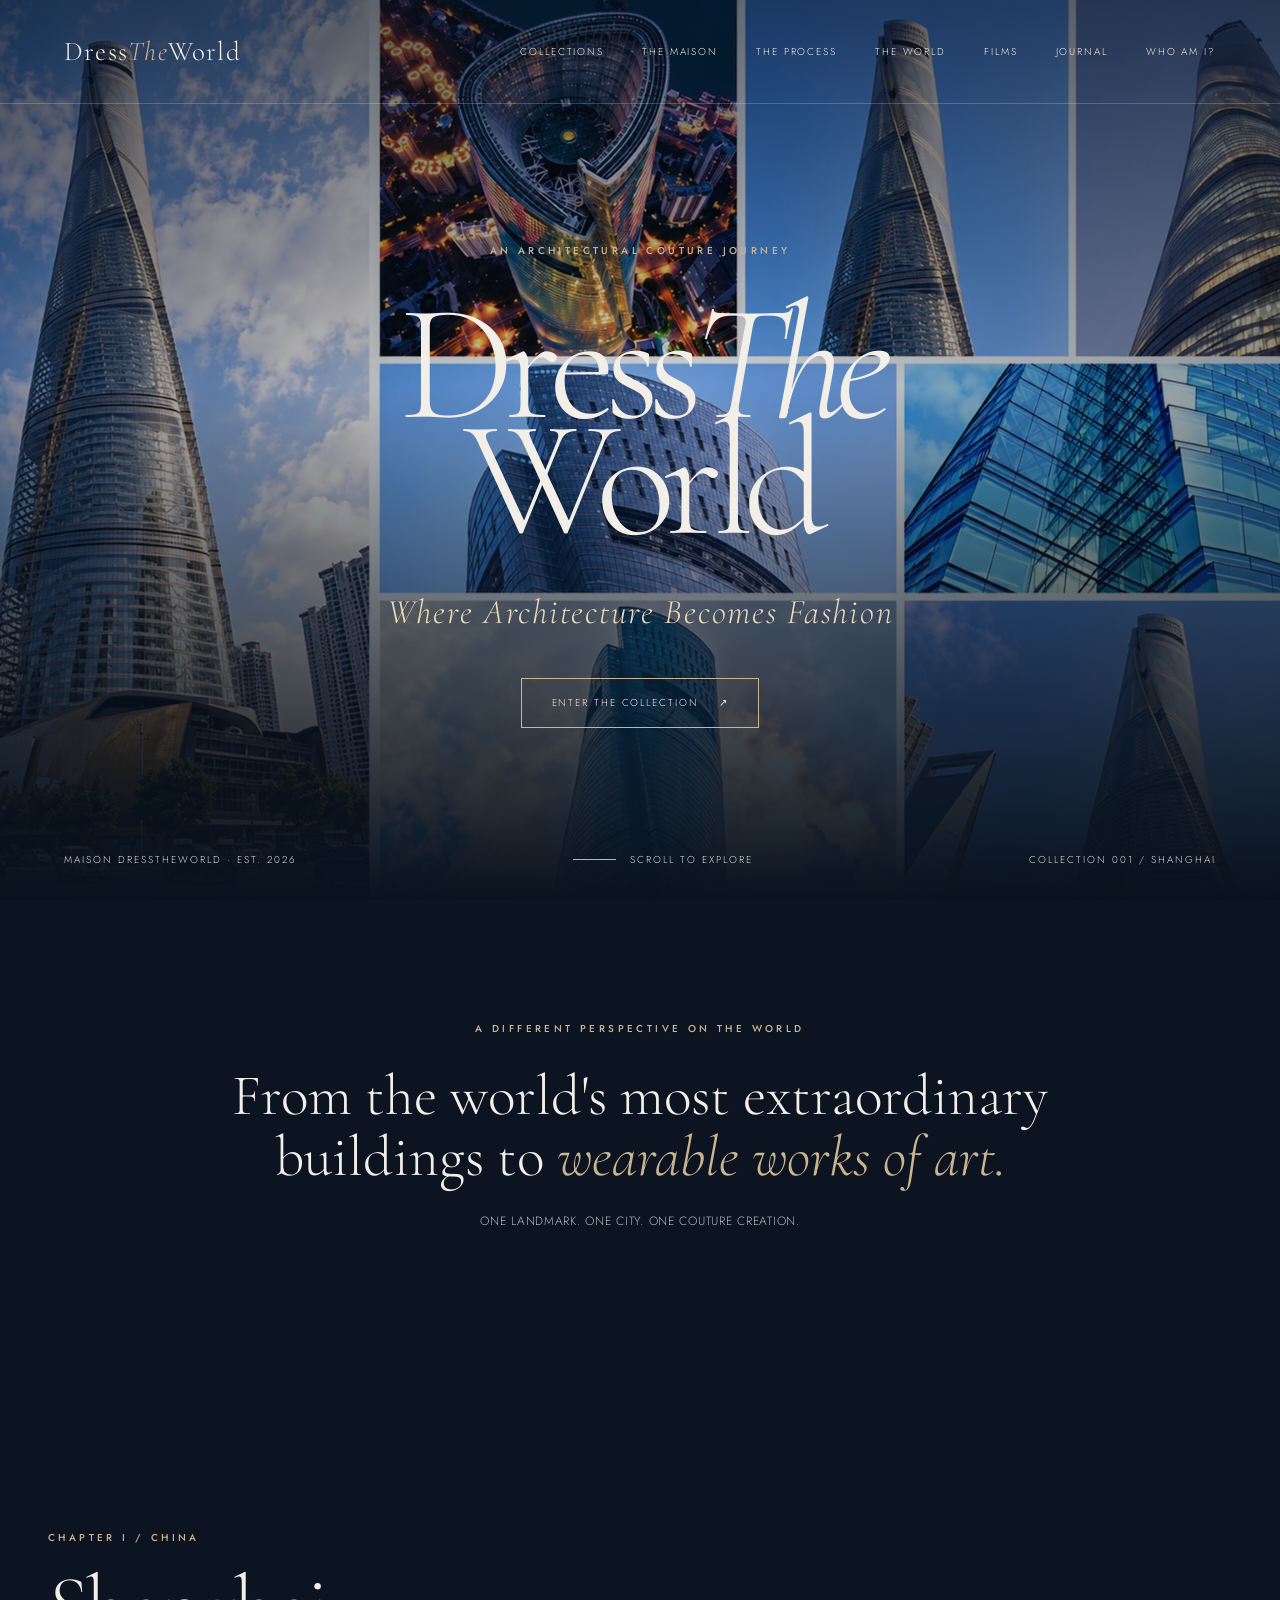
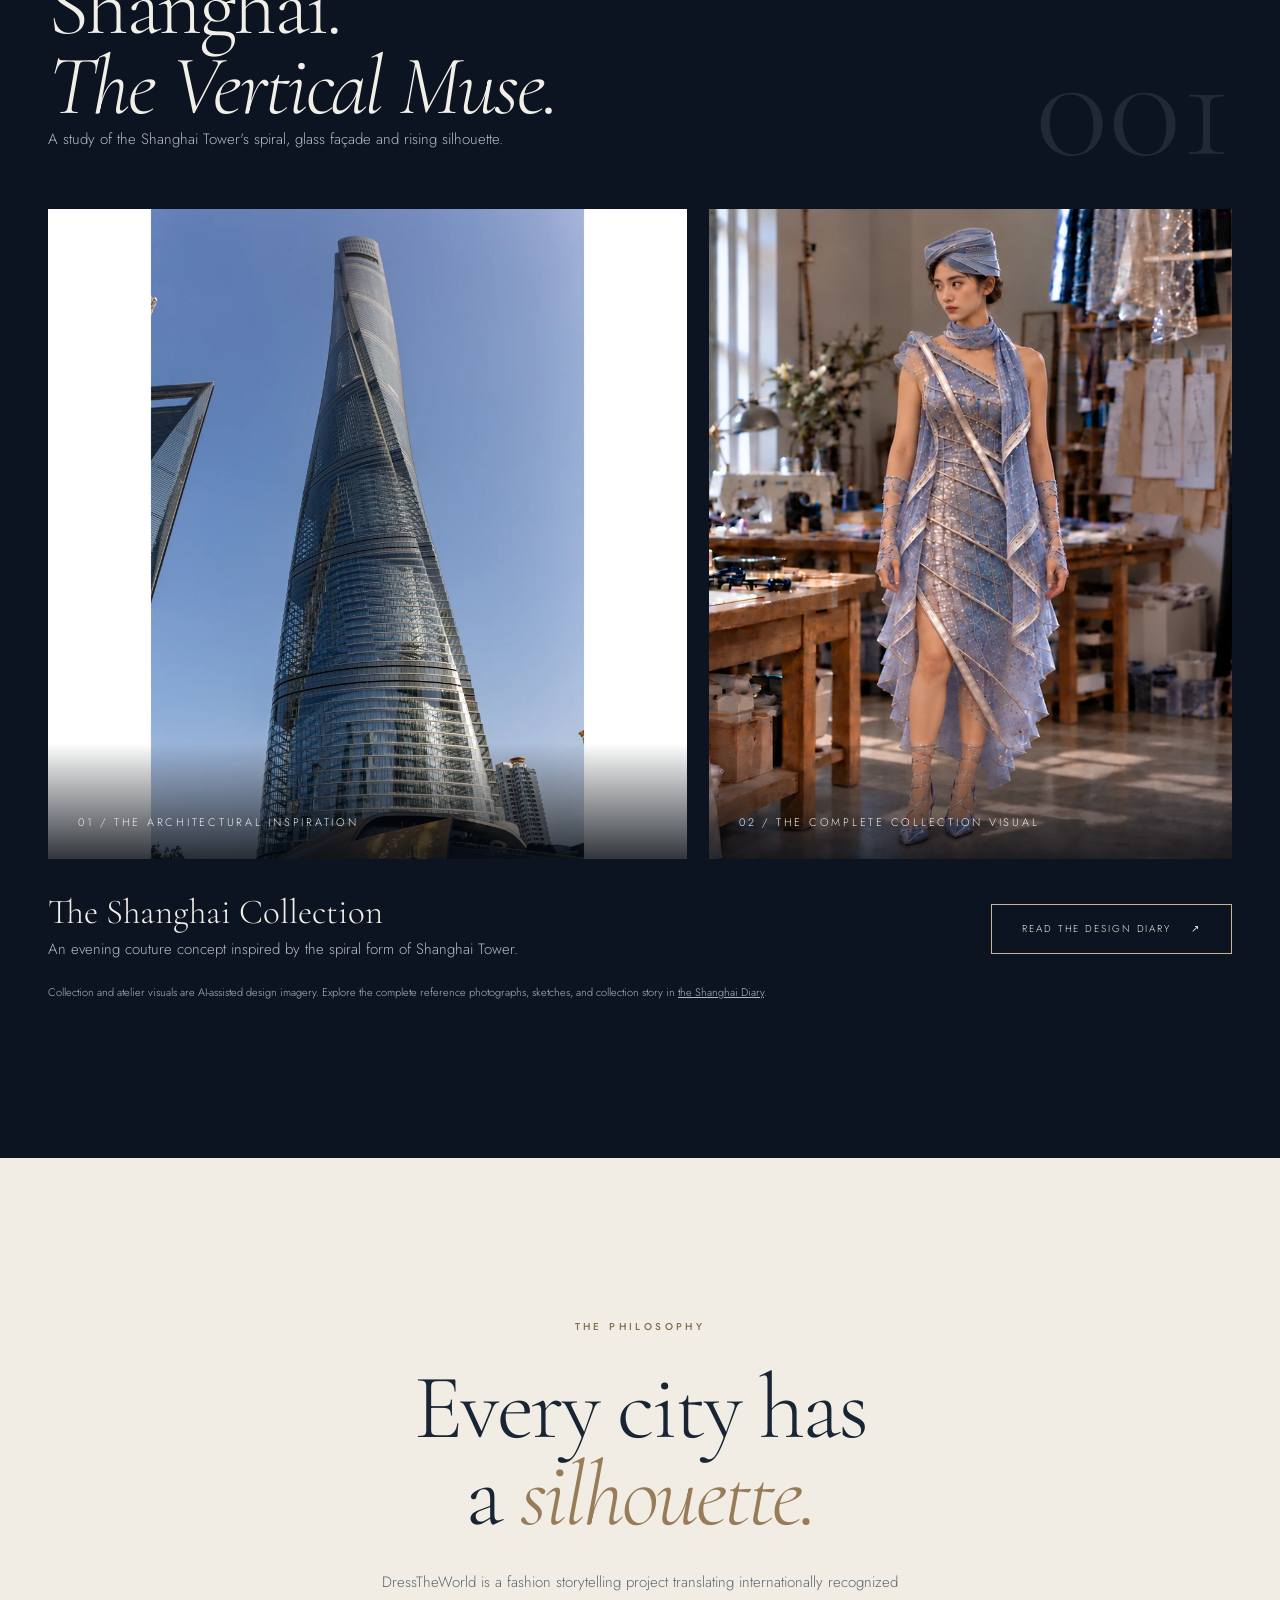
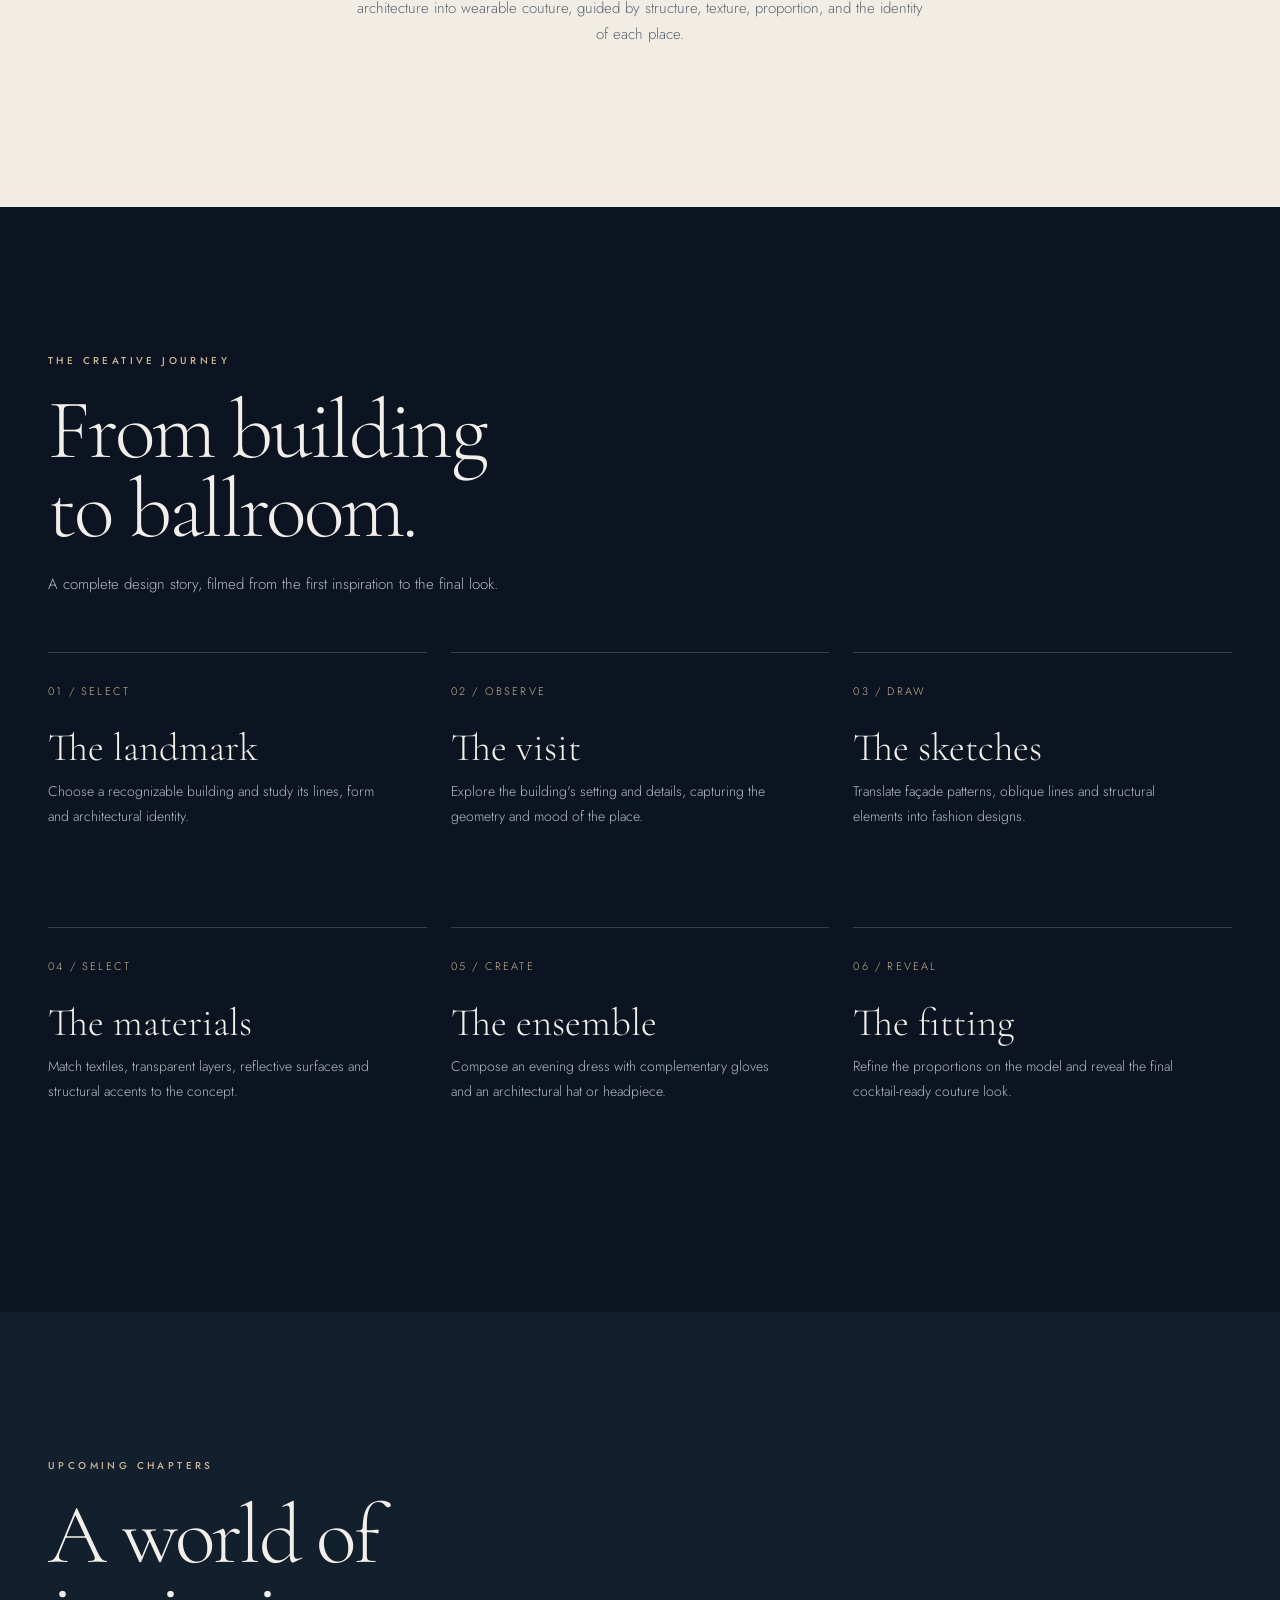
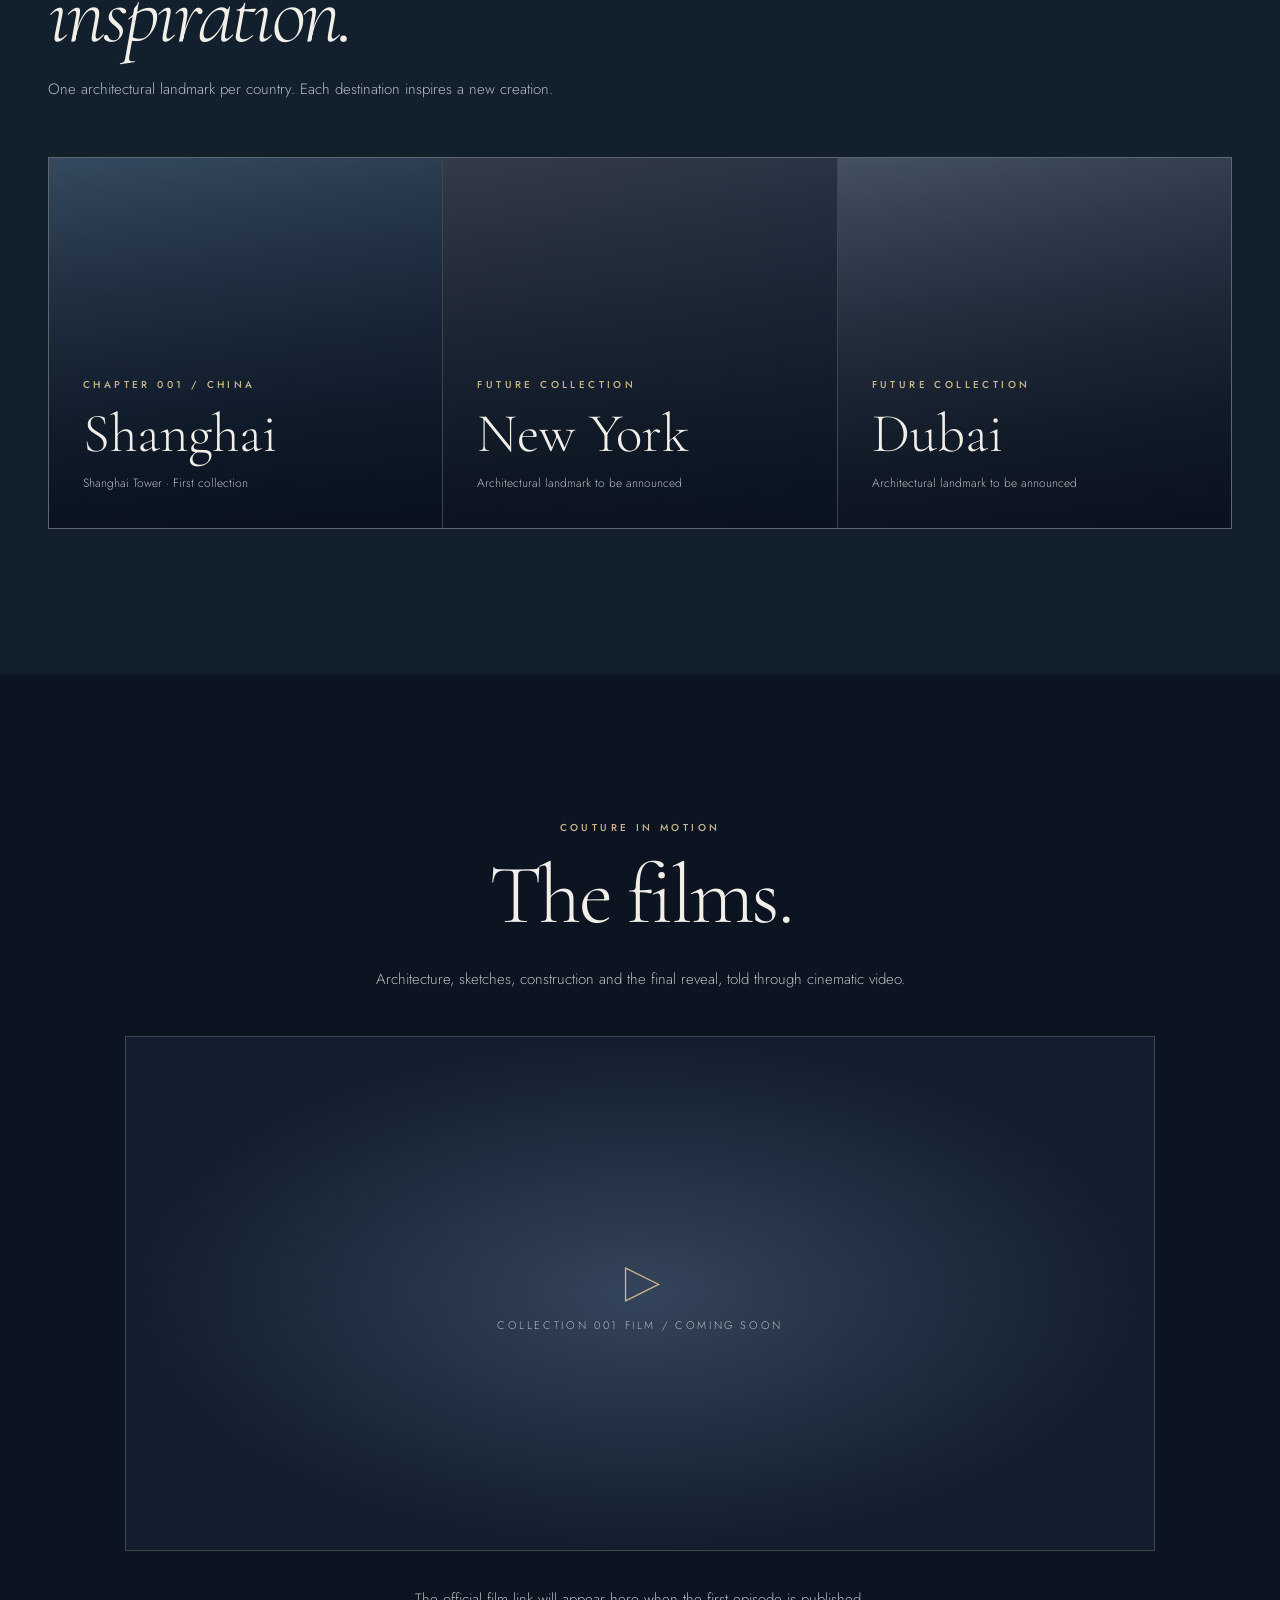
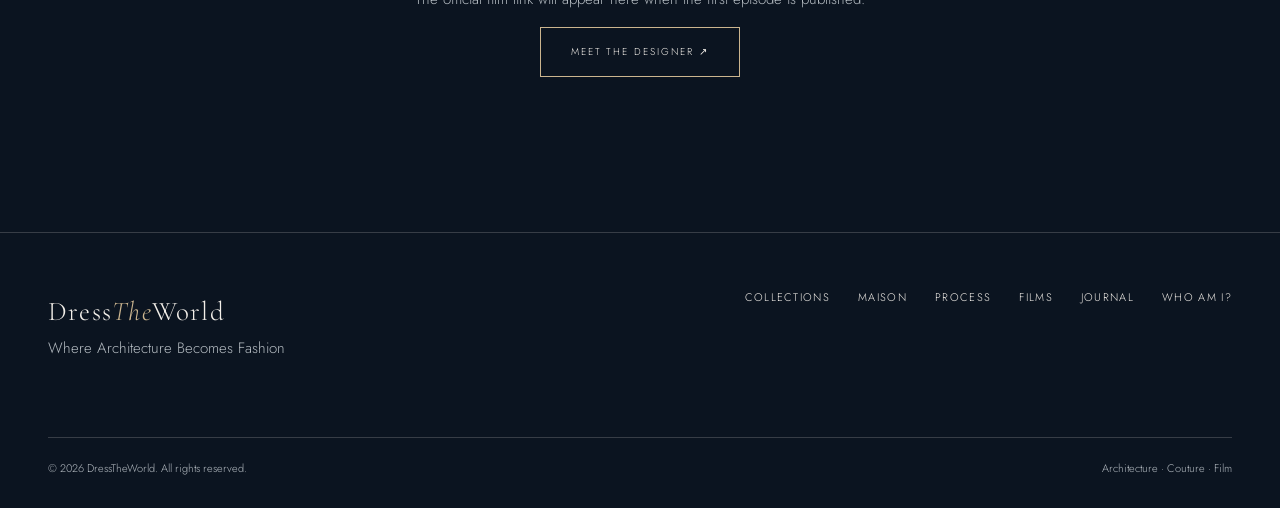
==== index.html @ bc6d7722 "Add Umami analytics to homepage" ====
<!doctype html>
<html lang="en">
    <head>
        <meta charset="utf-8">
        <meta name="viewport" content="width=device-width,initial-scale=1">
        <meta name="theme-color" content="#0b1420">
        <meta name="description" content="DressTheWorld, a cinematic journey where architecture becomes haute couture. Collection 001: Shanghai.">
        <meta property="og:title" content="DressTheWorld | Architecture Meets Haute Couture">
        <meta property="og:description" content="From the skyline to the silhouette. A world of architecture-inspired couture.">
        <title>DressTheWorld — Architecture Meets Haute Couture</title>
        <link rel="preconnect" href="https://fonts.googleapis.com">
        <link rel="preconnect" href="https://fonts.gstatic.com" crossorigin>
        <link href="https://fonts.googleapis.com/css2?family=Cormorant+Garamond:wght@300;400;500&family=Jost:wght@300;400;500&display=swap" rel="stylesheet">
        <style>:root { --ink: #0b1420; --ink2: #121f2d; --pearl: #f2eee8; --silver: #b4bbc1; --champagne: #cbb58f; --border: rgba(242,238,232,.19); } * { box-sizing: border-box; } html { scroll-behavior: smooth; } body { margin: 0; color: var(--pearl); background: var(--ink); font: 300 15px/1.75 Jost,Arial,sans-serif; } a { color: inherit; text-decoration: none; } button { font: inherit; } img { display: block; width: 100%; height: 100%; object-fit: cover; } h1, h2, h3, p { margin-top: 0; } h1, h2, h3, .wordmark { font-family: "Cormorant Garamond",Georgia,serif; font-weight: 300; } h2 { font-size: clamp(3.1rem,6.6vw,7.2rem); line-height: .94; letter-spacing: -.032em; margin: .25em 0; } .wrap { width: min(1300px,calc(100% - 96px)); margin: auto; } .eyebrow { font-size: 10px; letter-spacing: .34em; text-transform: uppercase; color: var(--champagne); font-weight: 500; } .line { height: 1px; background: var(--border); } .muted { color: var(--silver); } .topbar { position: absolute; z-index: 20; top: 0; left: 0; right: 0; display: flex; align-items: center; justify-content: space-between; padding: 28px 5%; border-bottom: 1px solid rgba(255,255,255,.2); } .wordmark { font-size: 27px; letter-spacing: .045em; white-space: nowrap; } .wordmark span { font-style: italic; color: var(--champagne); } .nav { display: flex; gap: 38px; align-items: center; } .nav a, .nav button { font-size: 10px; letter-spacing: .19em; text-transform: uppercase; } .nav a:hover, .footer-links a:hover { color: var(--champagne); } .menu { display: none; background: transparent; border: 1px solid var(--border); color: var(--pearl); padding: 8px 16px; letter-spacing: .12em; font-size: 11px; } .hero { height: 100svh; min-height: 680px; position: relative; display: grid; place-items: center; isolation: isolate; text-align: center; overflow: hidden; } .hero::before { content: ""; position: absolute; inset: 0; z-index: -1; background: linear-gradient(180deg,rgba(6,15,28,.55),rgba(6,15,28,.2) 43%,#0b1420 100%),url("images/diary/000.webp") center 45%/cover; } .hero::after { content: ""; position: absolute; inset: 0; z-index: -1; background: radial-gradient(ellipse at 50% 40%,transparent 8%,rgba(5,14,25,.4) 100%); } .hero-copy { padding: 110px 24px 40px; } .hero h1 { font-size: clamp(5.5rem,13vw,12rem); line-height: .7; letter-spacing: -.07em; margin: 46px 0; } .hero h1 span { font-style: italic; } .hero .subline { font: italic 300 clamp(1.3rem,2.7vw,2.4rem) "Cormorant Garamond",serif; color: #ead9bc; letter-spacing: .05em; margin: 52px 0 45px; } .button { display: inline-flex; align-items: center; justify-content: center; gap: 20px; min-height: 50px; border: 1px solid var(--champagne); padding: 13px 30px; text-transform: uppercase; font-size: 10px; letter-spacing: .19em; transition: background .2s,color .2s; } .button:hover { color: var(--ink); background: var(--champagne); } .hero-bottom { position: absolute; bottom: 32px; left: 5%; right: 5%; display: flex; justify-content: space-between; text-align: left; color: #d7dbe0; font-size: 10px; letter-spacing: .2em; text-transform: uppercase; } .scroll-marker { display: flex; gap: 14px; align-items: center; } .scroll-marker::before { content: ""; display: block; width: 43px; height: 1px; background: var(--champagne); } .section { padding: 145px 0; } .intro { text-align: center; padding: 120px 24px 140px; } .intro blockquote { font: 300 clamp(2.4rem,4.5vw,5rem)/1.06 "Cormorant Garamond",serif; max-width: 1000px; margin: 28px auto 23px; } .intro blockquote em { color: var(--champagne); } .intro p:last-child { font-size: 12px; letter-spacing: .06em; } .collection-head { display: flex; align-items: end; justify-content: space-between; gap: 30px; padding-bottom: 42px; } .collection-head h2 { margin-bottom: 0; } .serial { font-family: "Cormorant Garamond",serif; font-size: clamp(5rem,12vw,10rem); color: rgba(255,255,255,.09); line-height: .8; } .collection-grid { display: grid; grid-template-columns: 1.1fr .9fr; gap: 22px; } .photo { min-height: 650px; overflow: hidden; position: relative; background: #253347; } .photo img { transition: transform .8s; } .photo:hover img { transform: scale(1.035); } .photo .photo-label { position: absolute; bottom: 0; left: 0; right: 0; padding: 70px 30px 27px; background: linear-gradient(transparent,rgba(4,9,16,.82)); font-size: 11px; letter-spacing: .25em; text-transform: uppercase; } .architecture img { object-position: center center; } .fashion-visual { display: flex; flex-direction: column; align-items: center; justify-content: center; padding: 40px; text-align: center; position: relative; background: radial-gradient(ellipse at 50% 40%,#3a4d61,#172536 65%,#101923); isolation: isolate; } .fashion-visual::before { content: ""; position: absolute; inset: 8%; border: 1px solid rgba(229,222,207,.15); z-index: -1; } .tower-dress { position: relative; width: 170px; height: 380px; margin: auto; opacity: .94; } .tower-dress .head { position: absolute; top: 0; left: 68px; width: 34px; height: 43px; border: 1px solid #c0b6a7; border-radius: 50%; } .tower-dress .neck { position: absolute; top: 43px; left: 78px; width: 14px; height: 23px; background: #a99d93; } .tower-dress .body { position: absolute; top: 60px; left: 39px; width: 94px; height: 147px; background: repeating-linear-gradient(-14deg,transparent 0 15px,rgba(235,243,250,.34) 16px 17px,transparent 18px 27px),linear-gradient(105deg,#6e8195,#c5d0d4 47%,#475669 74%,#b5bfc4); clip-path: polygon(25% 0,75% 0,100% 100%,0 100%); transform: skewY(-4deg); } .tower-dress .skirt { position: absolute; top: 184px; left: 0; width: 170px; height: 184px; background: repeating-linear-gradient(-13deg,rgba(20,33,50,.35) 0 3px,transparent 4px 20px),repeating-linear-gradient(90deg,transparent 0 16px,rgba(237,241,240,.23) 17px 18px),linear-gradient(125deg,#60768c,#d6dfe0 46%,#7d8b9b 68%,#35495e); clip-path: polygon(27% 0,73% 0,100% 100%,0 100%); border-radius: 0 0 42% 15%; transform: skewY(-7deg); } .fashion-visual small { font-size: 10px; letter-spacing: .28em; text-transform: uppercase; color: var(--champagne); } .fashion-visual p { max-width: 330px; color: #c4cad0; font: italic 26px/1.2 "Cormorant Garamond",serif; } .collection-meta { display: flex; align-items: center; justify-content: space-between; gap: 30px; padding-top: 36px; } .collection-meta h3 { font-size: 35px; line-height: 1; margin: 0 0 6px; } .collection-meta p { margin: 0; } .light { background: #f1ede5; color: #182534; } .light .eyebrow { color: #846e4d; } .manifesto { text-align: center; padding: 160px 24px; } .manifesto h2 { font-size: clamp(3.7rem,7.2vw,8rem); max-width: 1050px; margin: 30px auto 30px; } .manifesto h2 em { font-weight: 300; color: #987c58; } .manifesto>p:last-child { max-width: 580px; margin: 0 auto; color: #5a6670; } .process-header { margin-bottom: 55px; } .process-header p { max-width: 620px; } .process { display: grid; grid-template-columns: repeat(3,1fr); gap: 35px 24px; } .process-card { border-top: 1px solid var(--border); padding-top: 24px; min-height: 240px; } .process-card .count { font-size: 11px; color: var(--champagne); letter-spacing: .2em; } .process-card h3 { font-size: 39px; line-height: 1; margin: 25px 0 12px; } .process-card p { color: var(--silver); max-width: 340px; font-size: 14px; } .city-row { display: grid; grid-template-columns: repeat(3,1fr); gap: 1px; background: var(--border); border: 1px solid var(--border); margin-top: 55px; } .city { background: #172334; min-height: 370px; padding: 34px; display: flex; flex-direction: column; justify-content: end; position: relative; overflow: hidden; } .city::before { content: ""; position: absolute; inset: 0; background: linear-gradient(transparent,rgba(6,14,25,.85)); z-index: 0; } .city>* { position: relative; z-index: 1; } .city h3 { font-size: 55px; line-height: 1; margin: 12px 0; } .city p { font-size: 12px; color: var(--silver); margin: 0; } .city:first-child { background: linear-gradient(160deg,#354a5e,#142135); } .city:nth-child(2) { background: linear-gradient(150deg,#343b48,#18273b); } .city:nth-child(3) { background: linear-gradient(150deg,#445163,#172333); } .film { text-align: center; padding-bottom: 155px; } .film h2 { margin: 20px auto 30px; } .film-frame { aspect-ratio: 16/8; display: grid; place-items: center; border: 1px solid var(--border); background: radial-gradient(ellipse at center,#34445a,#121e2e 70%); margin: 44px auto 35px; max-width: 1030px; } .film-frame .play { font-family: "Cormorant Garamond",serif; font-size: 75px; line-height: 1; color: var(--champagne); } .film-frame p { font-size: 11px; letter-spacing: .24em; text-transform: uppercase; color: var(--silver); } footer { border-top: 1px solid var(--border); padding: 55px 0 30px; } .foot-top { display: flex; justify-content: space-between; align-items: start; gap: 25px; } .footer-links { display: flex; gap: 28px; flex-wrap: wrap; font-size: 11px; letter-spacing: .12em; text-transform: uppercase; } .foot-bottom { border-top: 1px solid var(--border); margin-top: 60px; padding-top: 21px; display: flex; justify-content: space-between; gap: 20px; font-size: 11px; color: var(--silver); } .credit { font-size: 11px; color: var(--silver); margin-top: 20px; } .credit a { text-decoration: underline; } @media (max-width:900px){ .wrap {  width: min(100% - 44px,1300px); }  .section {  padding: 95px 0; }  .collection-grid {  grid-template-columns: 1fr 1fr; }  .photo {  min-height: 500px; }  .city {  min-height: 280px; }  .city h3 {  font-size: 43px; } } @media (max-width:670px){ .topbar {  padding: 20px 5%; }  .wordmark {  font-size: 23px; }  .menu {  display: block; }  .nav {  display: none;  position: absolute;  top: 100%;  left: 0;  right: 0;  padding: 28px;  background: var(--ink);  flex-direction: column;  gap: 24px;  border-bottom: 1px solid var(--border); }  .nav.open {  display: flex; }  .hero {  min-height: 640px; }  .hero h1 {  font-size: clamp(5rem,18vw,8rem); }  .hero-bottom {  bottom: 20px; }  .hero-bottom>span:last-child {  display: none; }  .intro {  padding: 85px 20px; }  .collection-head {  align-items: start; }  .serial {  display: none; }  .collection-grid, .process, .city-row {  grid-template-columns: 1fr; }  .photo {  min-height: 510px; }  .fashion-visual {  min-height: 510px; }  .collection-meta {  align-items: start;  flex-direction: column; }  .manifesto {  padding: 100px 22px; }  .process-card {  min-height: 185px; }  .city {  min-height: 260px; }  .film-frame {  aspect-ratio: 4/3; }  .foot-top, .foot-bottom {  flex-direction: column; }  .foot-bottom {  margin-top: 35px; } } @media (prefers-reduced-motion:reduce){ html {  scroll-behavior: auto; }  *, *::before, *::after {  transition: none!important; } }</style>
        <script defer src="https://cloud.umami.is/script.js" data-website-id="072705a8-174e-44c3-b7c8-53ea52c90b67"></script>
    </head>
    <body>
        <header class="topbar">
            <a class="wordmark" href="#home" aria-label="DressTheWorld home">Dress<span>The</span>World</a>
            <button class="menu" id="menuButton" aria-controls="siteNav" aria-expanded="false">MENU</button>
            <nav class="nav" id="siteNav" aria-label="Primary">
                <a href="#collection">Collections</a><a href="#maison">The Maison</a><a href="#process">The Process</a><a href="#world">The World</a><a href="#films">Films</a><a href="journal.html">Journal</a><a href="about.html">Who Am I?</a>
            </nav>
        </header>
        <main>
            <section class="hero" id="home">
                <div class="hero-copy">
                    <div class="eyebrow">An architectural couture journey</div>
                    <h1>Dress<span>The</span><br>World</h1>
                    <p class="subline">Where Architecture Becomes Fashion</p>
                    <a class="button" href="#collection">Enter the Collection <span aria-hidden="true">↗</span></a>
                </div>
                <div class="hero-bottom">
                    <span>Maison DressTheWorld · Est. 2026</span><span class="scroll-marker">Scroll to explore</span><span>Collection 001 / Shanghai</span>
                </div>
            </section>
            <section class="intro" aria-label="Introduction">
                <p class="eyebrow">A different perspective on the world</p>
                <blockquote>From the world's most extraordinary buildings to <em>wearable works of art.</em>
                </blockquote>
                <p class="muted">ONE LANDMARK. ONE CITY. ONE COUTURE CREATION.</p>
            </section>
            <section class="section" id="collection">
                <div class="wrap">
                    <div class="collection-head">
                        <div>
                            <p class="eyebrow">Chapter I / China</p>
                            <h2>Shanghai.<br><i>The Vertical Muse.</i></h2>
                            <p class="muted">A study of the Shanghai Tower's spiral, glass façade and rising silhouette.</p>
                        </div>
                        <div class="serial" aria-hidden="true">001</div>
                    </div>
                    <div class="collection-grid">
                        <figure class="photo architecture" style="margin:0">
                            <img src="images/diary/007.webp" alt="Shanghai Tower, recognizable skyscraper with twisted silhouette" loading="lazy">
                            <figcaption class="photo-label">01 / The architectural inspiration</figcaption>
                        </figure>
                        <figure class="photo" style="margin:0">
                            <img src="images/diary/040-model-mirrored-skin-v2.webp" alt="Shanghai collection visual: silver spiral dress with scarf, gloves and folded hat in the atelier" loading="lazy">
                            <figcaption class="photo-label">02 / The complete collection visual</figcaption>
                        </figure>
                    </div>
                    <div class="collection-meta">
                        <div>
                            <h3>The Shanghai Collection</h3>
                            <p class="muted">An evening couture concept inspired by the spiral form of Shanghai Tower.</p>
                        </div>
                        <a href="journal.html" class="button">Read the design diary <span aria-hidden="true">&#8599;</span></a>
                    </div>
                    <p class="credit">Collection and atelier visuals are AI-assisted design imagery. Explore the complete reference photographs, sketches, and collection story in <a href="journal.html">the Shanghai Diary</a>.</p>
                </div>
            </section>
            <section class="light manifesto" id="maison">
                <p class="eyebrow">The philosophy</p>
                <h2>Every city has<br>a <em>silhouette.</em></h2>
                <p>DressTheWorld is a fashion storytelling project translating internationally recognized architecture into wearable couture, guided by structure, texture, proportion, and the identity of each place.</p>
            </section>
            <section class="section" id="process">
                <div class="wrap">
                    <div class="process-header">
                        <p class="eyebrow">The creative journey</p>
                        <h2>From building<br>to ballroom.</h2>
                        <p class="muted">A complete design story, filmed from the first inspiration to the final look.</p>
                    </div>
                    <div class="process">
                        <article class="process-card">
                            <span class="count">01 / SELECT</span>
                            <h3>The landmark</h3>
                            <p>Choose a recognizable building and study its lines, form and architectural identity.</p>
                        </article>
                        <article class="process-card">
                            <span class="count">02 / OBSERVE</span>
                            <h3>The visit</h3>
                            <p>Explore the building's setting and details, capturing the geometry and mood of the place.</p>
                        </article>
                        <article class="process-card">
                            <span class="count">03 / DRAW</span>
                            <h3>The sketches</h3>
                            <p>Translate façade patterns, oblique lines and structural elements into fashion designs.</p>
                        </article>
                        <article class="process-card">
                            <span class="count">04 / SELECT</span>
                            <h3>The materials</h3>
                            <p>Match textiles, transparent layers, reflective surfaces and structural accents to the concept.</p>
                        </article>
                        <article class="process-card">
                            <span class="count">05 / CREATE</span>
                            <h3>The ensemble</h3>
                            <p>Compose an evening dress with complementary gloves and an architectural hat or headpiece.</p>
                        </article>
                        <article class="process-card">
                            <span class="count">06 / REVEAL</span>
                            <h3>The fitting</h3>
                            <p>Refine the proportions on the model and reveal the final cocktail-ready couture look.</p>
                        </article>
                    </div>
                </div>
            </section>
            <section class="section" style="background:var(--ink2)" id="world">
                <div class="wrap">
                    <p class="eyebrow">Upcoming chapters</p>
                    <h2>A world of<br><i>inspiration.</i></h2>
                    <p class="muted">One architectural landmark per country. Each destination inspires a new creation.</p>
                    <div class="city-row">
                        <article class="city">
                            <span class="eyebrow">Chapter 001 / China</span>
                            <h3>Shanghai</h3>
                            <p>Shanghai Tower · First collection</p>
                        </article>
                        <article class="city">
                            <span class="eyebrow">Future collection</span>
                            <h3>New York</h3>
                            <p>Architectural landmark to be announced</p>
                        </article>
                        <article class="city">
                            <span class="eyebrow">Future collection</span>
                            <h3>Dubai</h3>
                            <p>Architectural landmark to be announced</p>
                        </article>
                    </div>
                </div>
            </section>
            <section class="section film" id="films">
                <div class="wrap">
                    <p class="eyebrow">Couture in motion</p>
                    <h2>The films.</h2>
                    <p class="muted">Architecture, sketches, construction and the final reveal, told through cinematic video.</p>
                    <div class="film-frame">
                        <div>
                            <div class="play" aria-hidden="true">▷</div>
                            <p>Collection 001 film / coming soon</p>
                        </div>
                    </div>
                    <p class="muted">The official film link will appear here when the first episode is published.</p>
                    <a class="button" href="about.html">Meet the designer ↗</a>
                </div>
            </section>
        </main>
        <footer>
            <div class="wrap">
                <div class="foot-top">
                    <div>
                        <a href="#home" class="wordmark">Dress<span>The</span>World</a>
                        <p class="muted">Where Architecture Becomes Fashion</p>
                    </div>
                    <nav class="footer-links" aria-label="Footer">
                        <a href="#collection">Collections</a><a href="#maison">Maison</a><a href="#process">Process</a><a href="#films">Films</a><a href="journal.html">Journal</a><a href="about.html">Who Am I?</a>
                    </nav>
                </div>
                <div class="foot-bottom">
                    <span>© <span id="year">2026</span> DressTheWorld. All rights reserved.</span><span>Architecture · Couture · Film</span>
                </div>
            </div>
        </footer>
        <script>
const toggle=document.getElementById("menuButton"),nav=document.getElementById("siteNav");
toggle.addEventListener("click",()=>{const open=nav.classList.toggle("open");toggle.setAttribute("aria-expanded",String(open));});
nav.querySelectorAll("a").forEach(a=>a.addEventListener("click",()=>{nav.classList.remove("open");toggle.setAttribute("aria-expanded","false");}));
document.getElementById("year").textContent=String(new Date().getFullYear());
</script>
    </body>
</html>
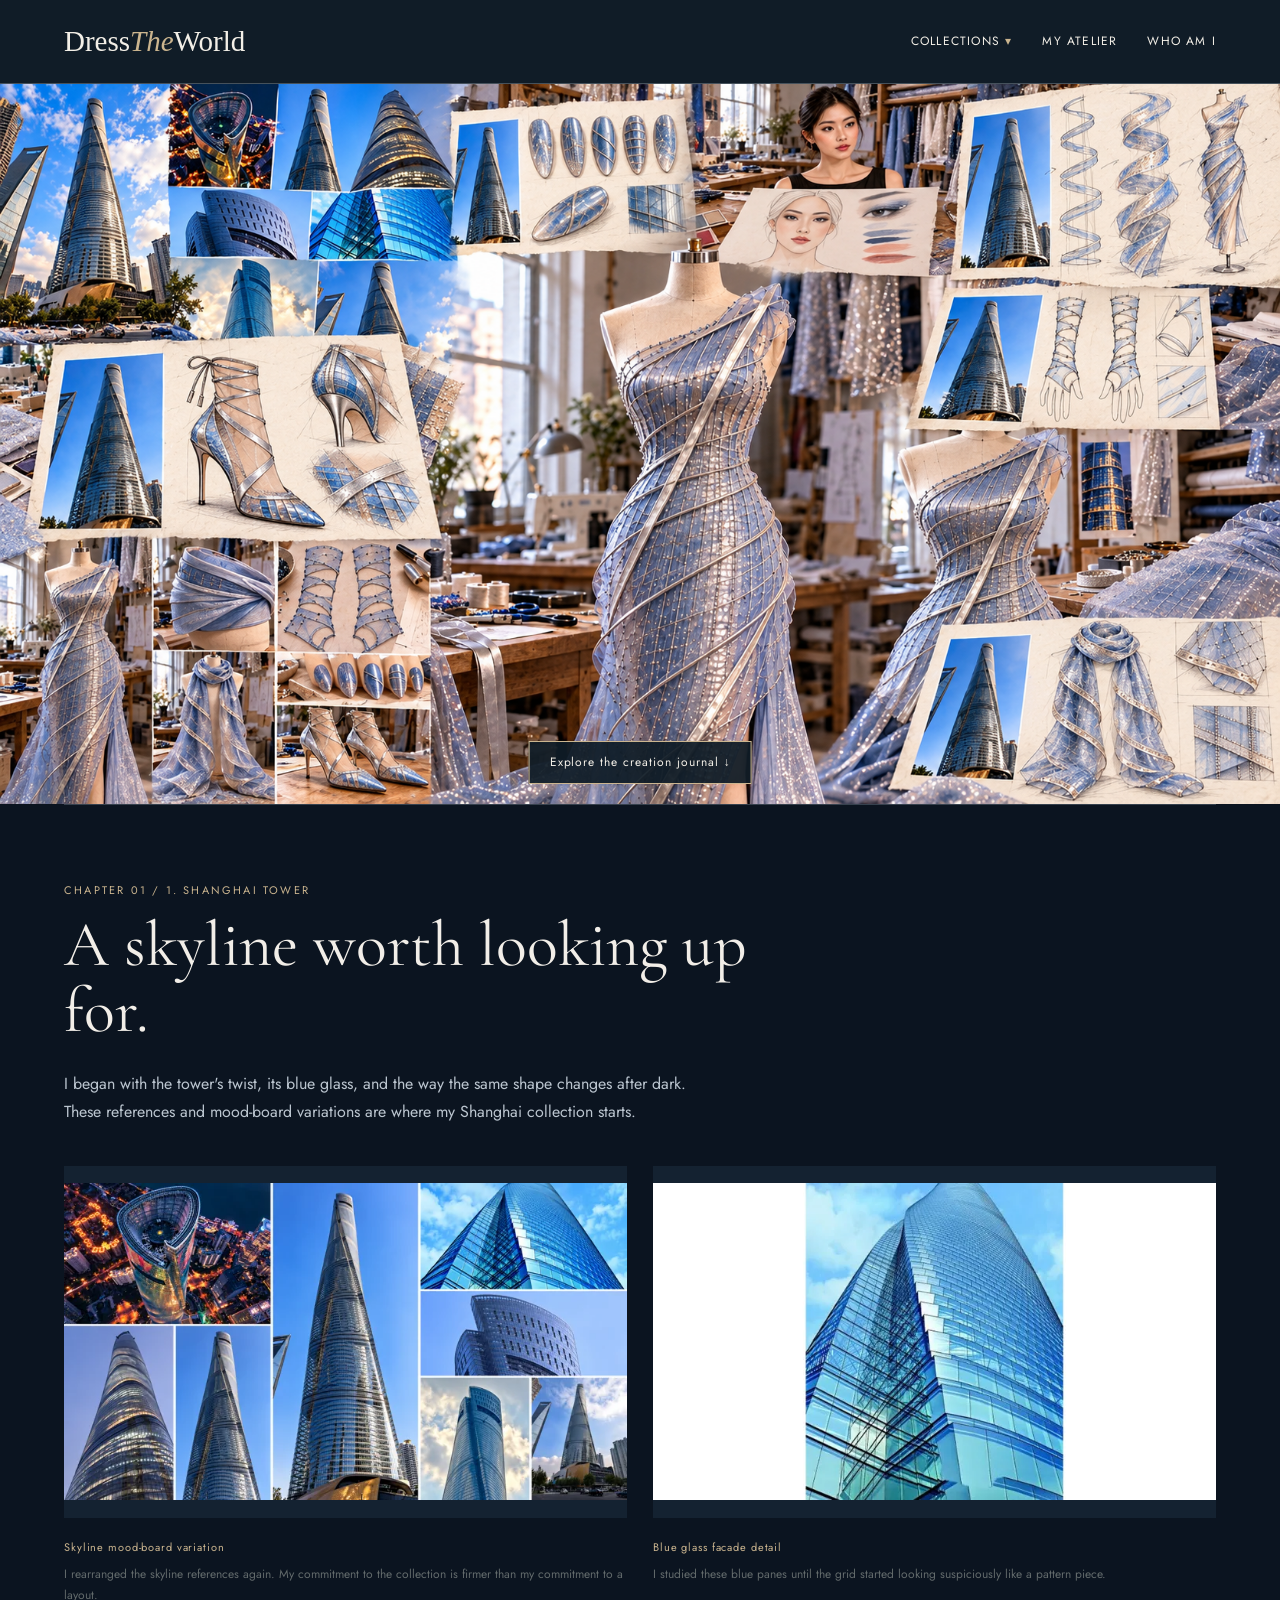
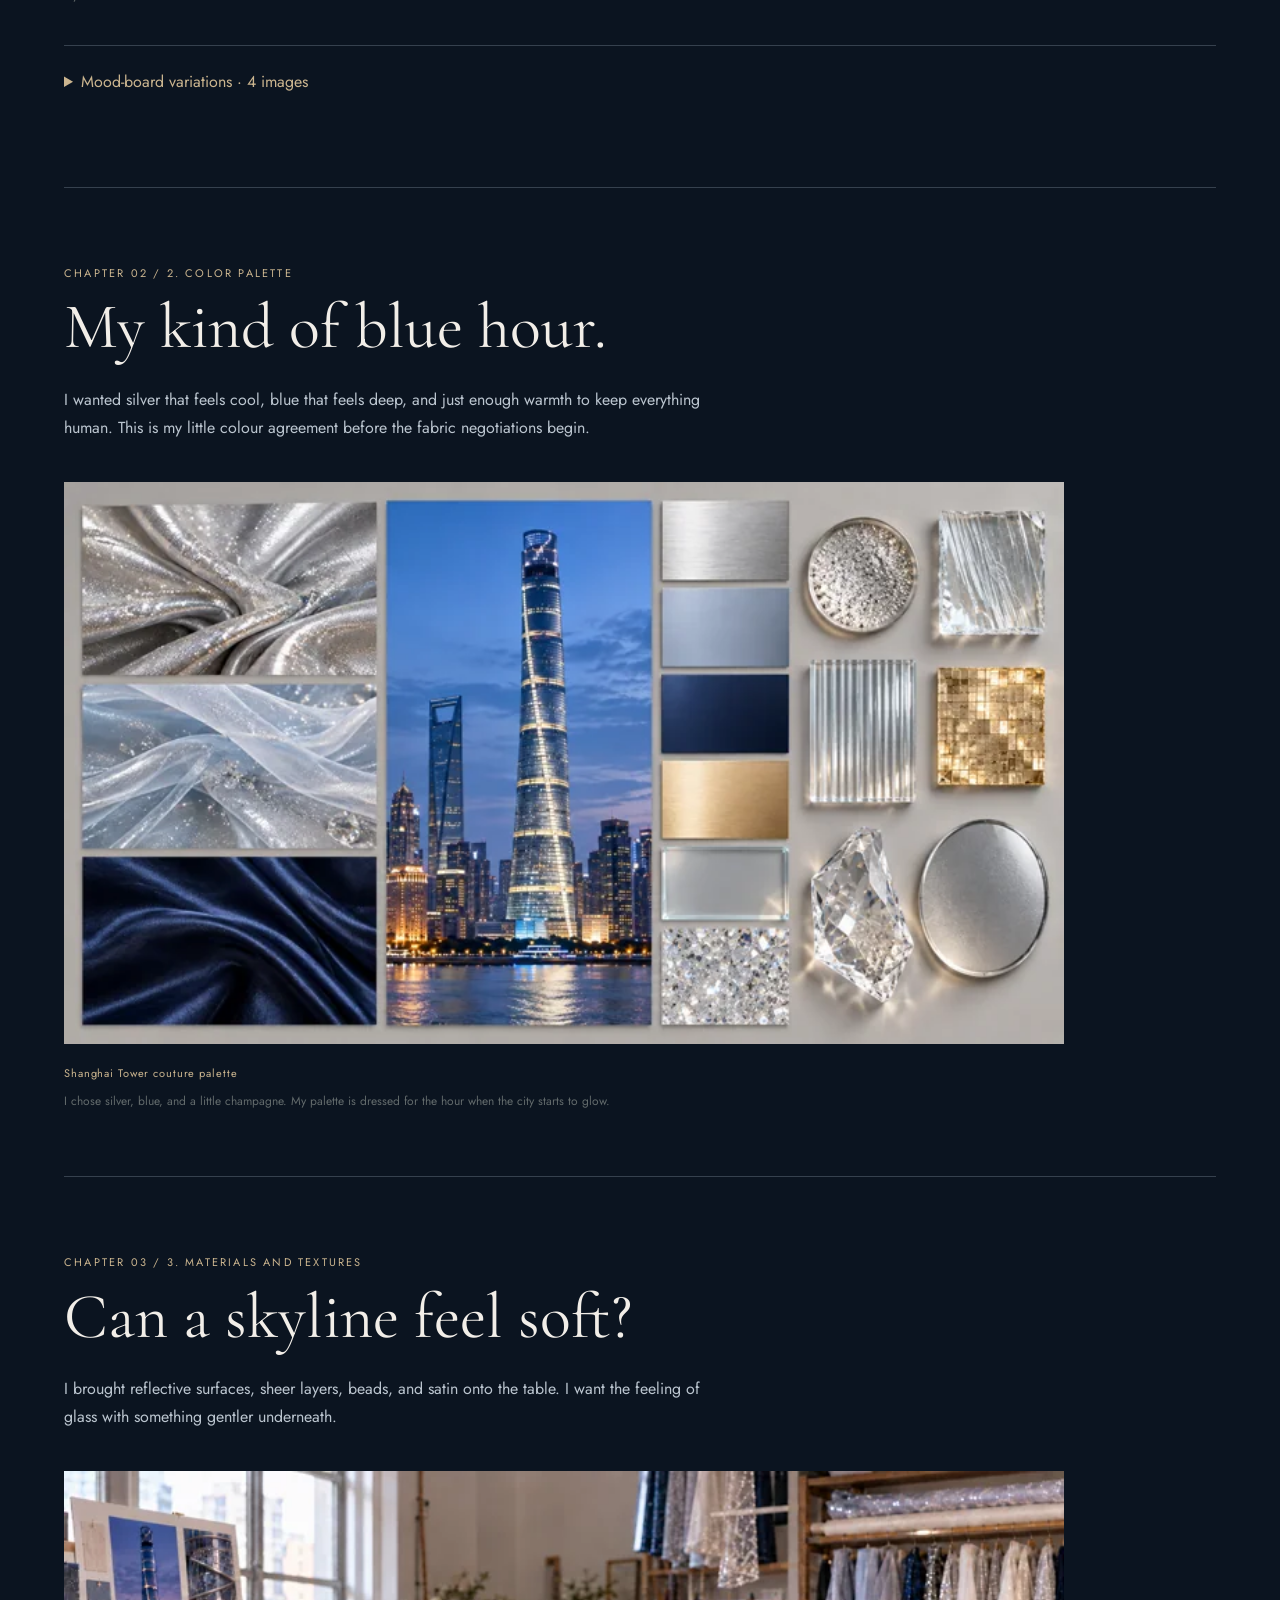
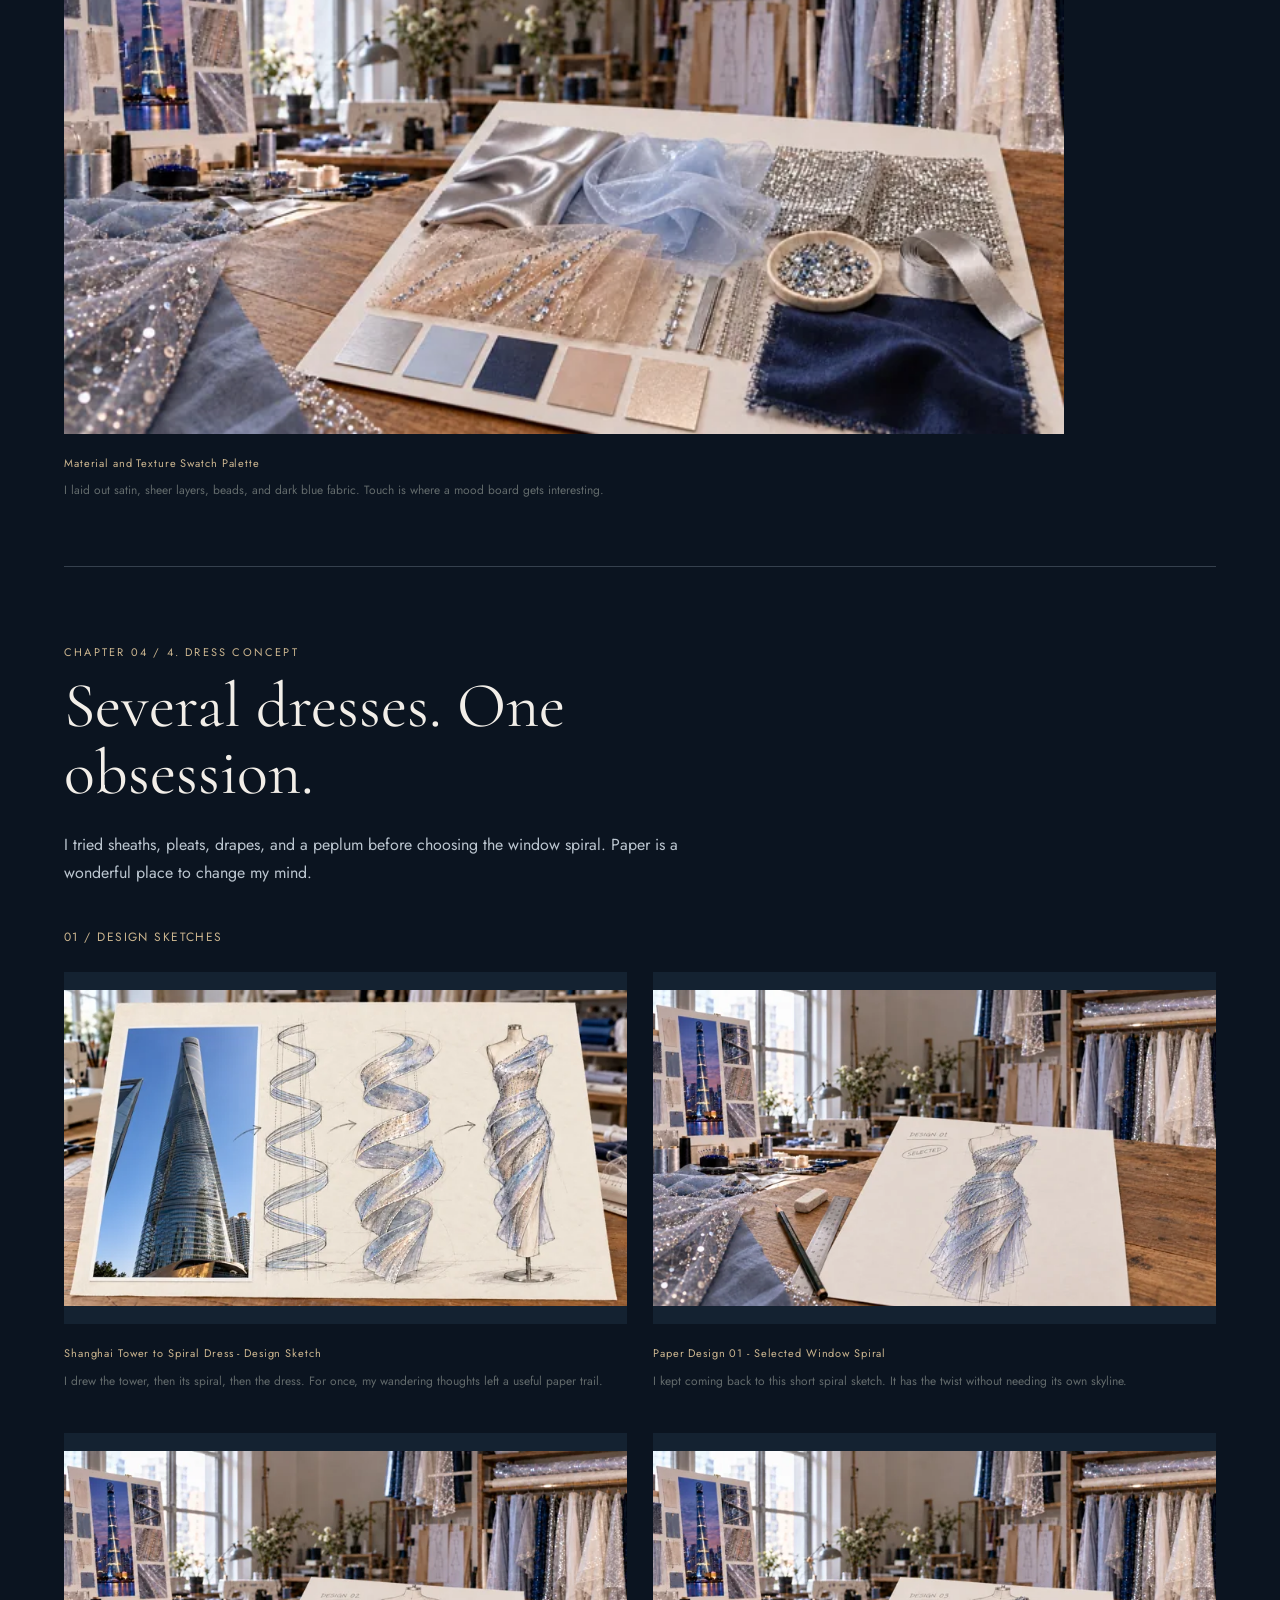
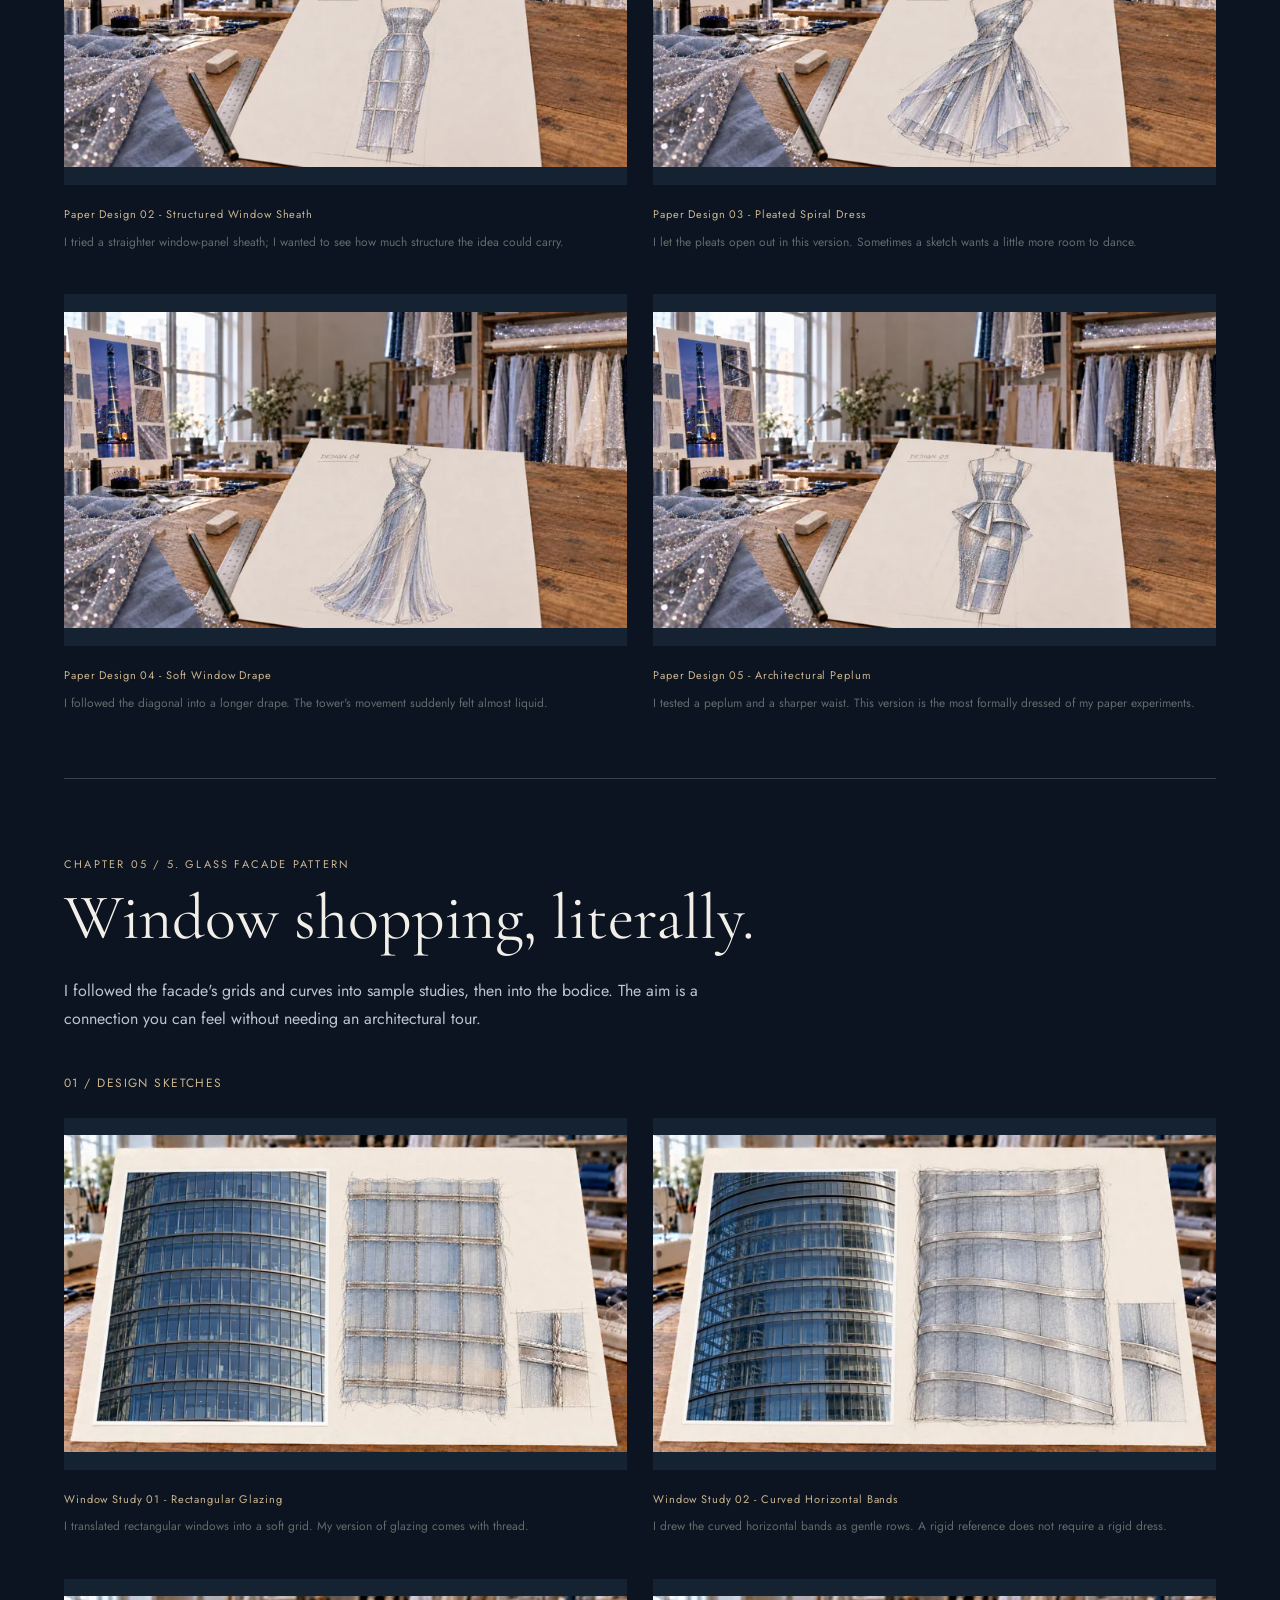
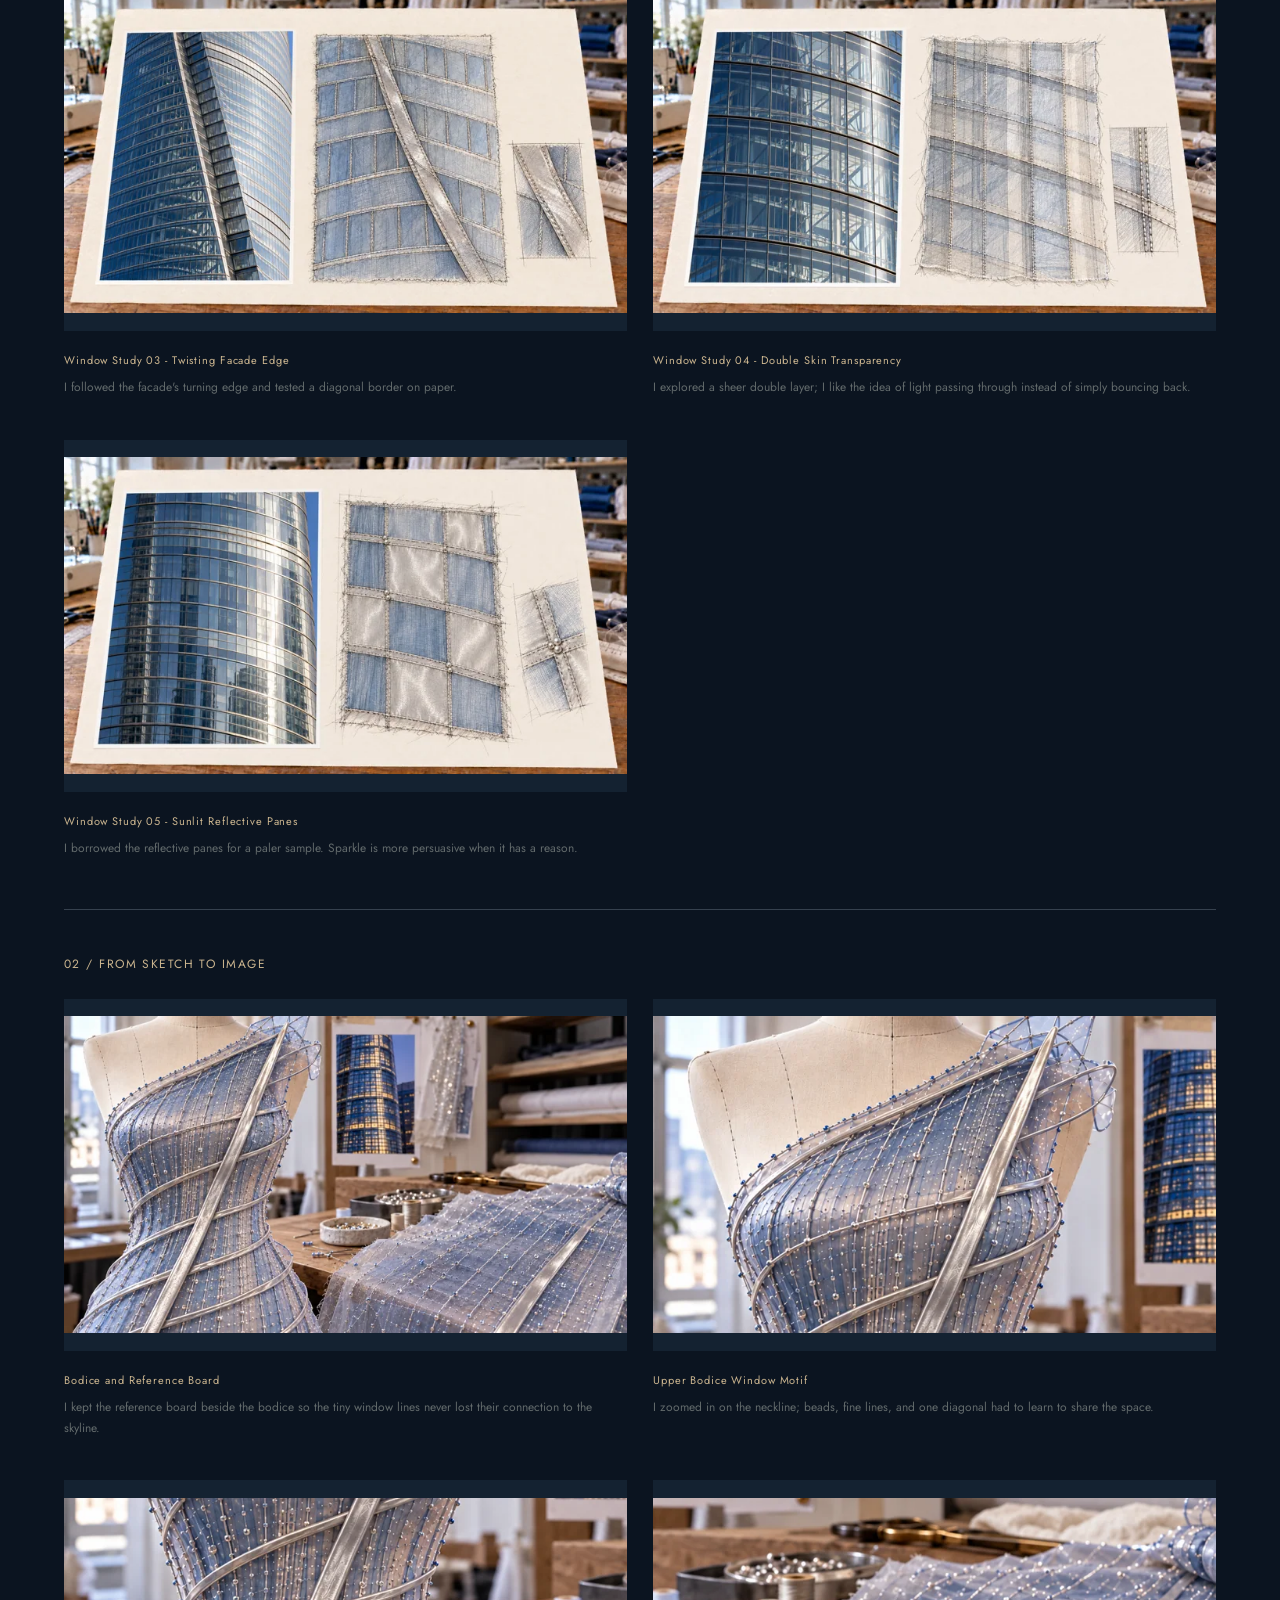
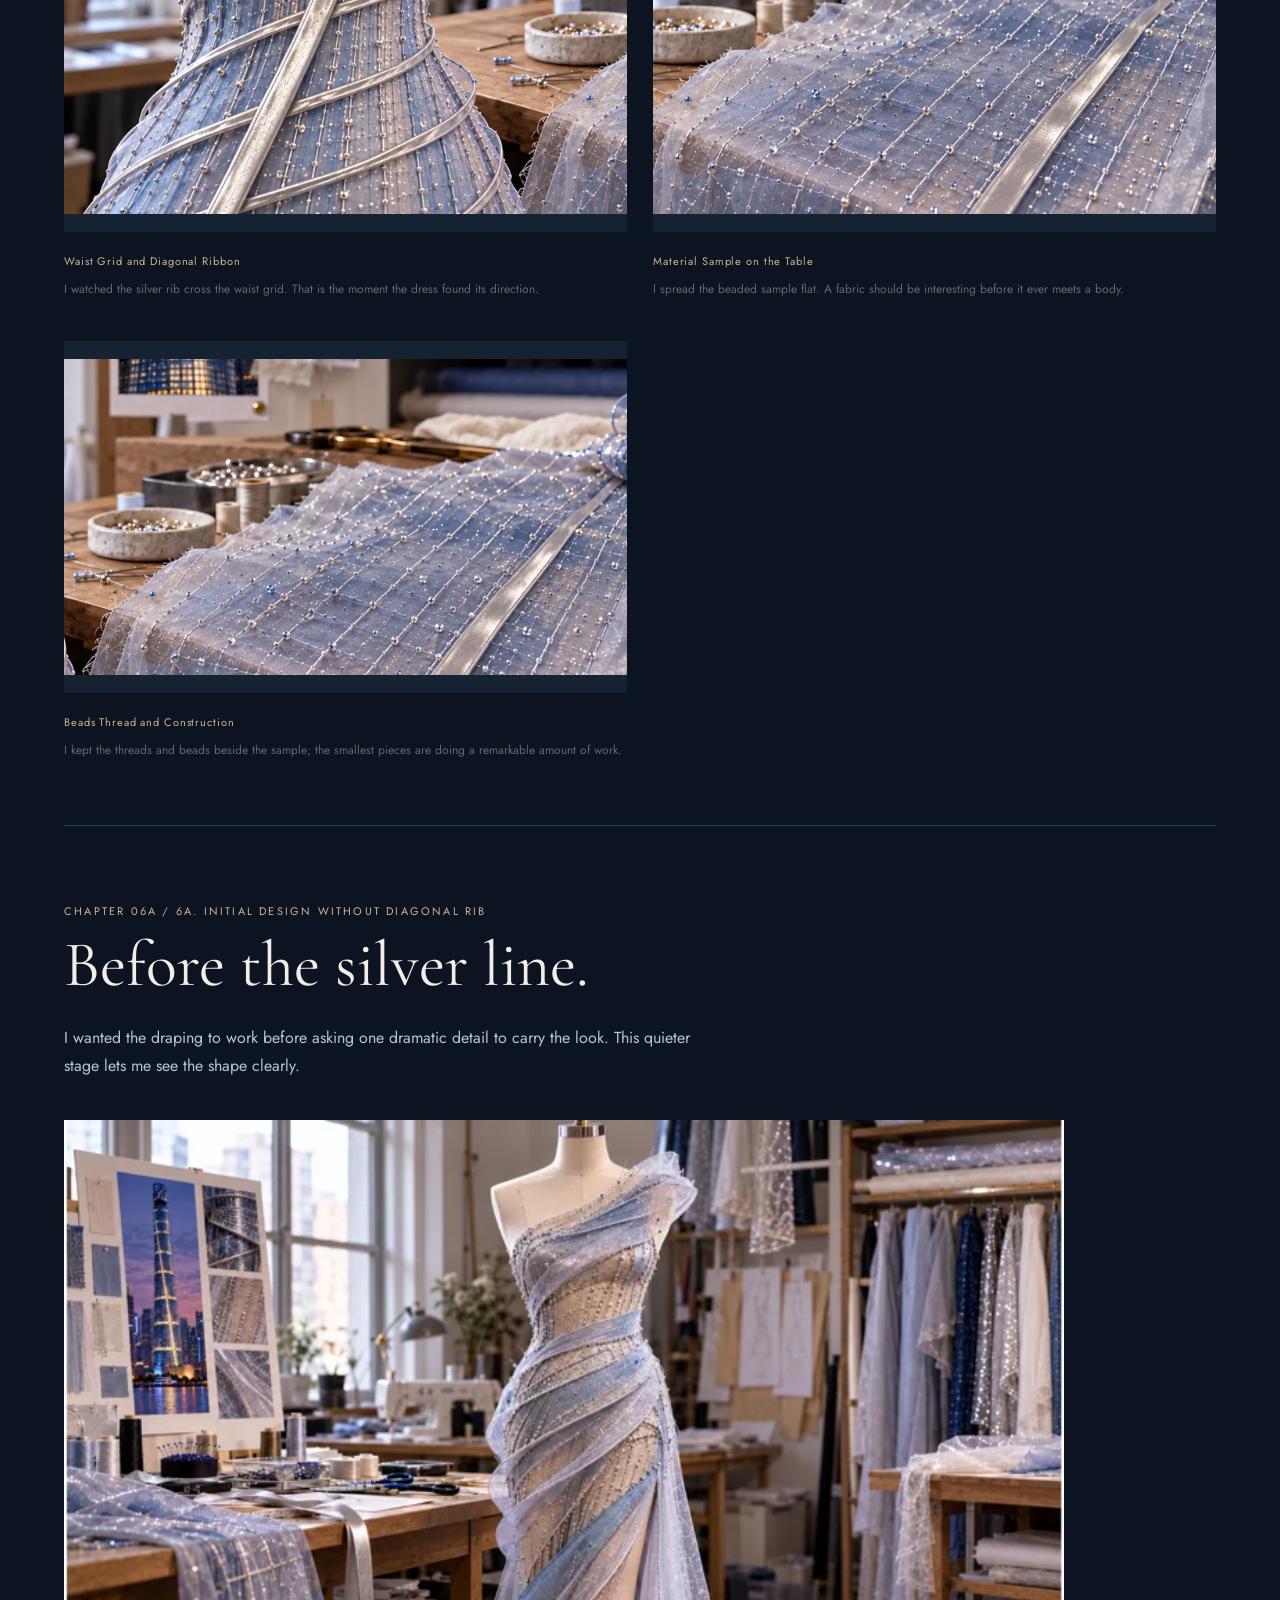
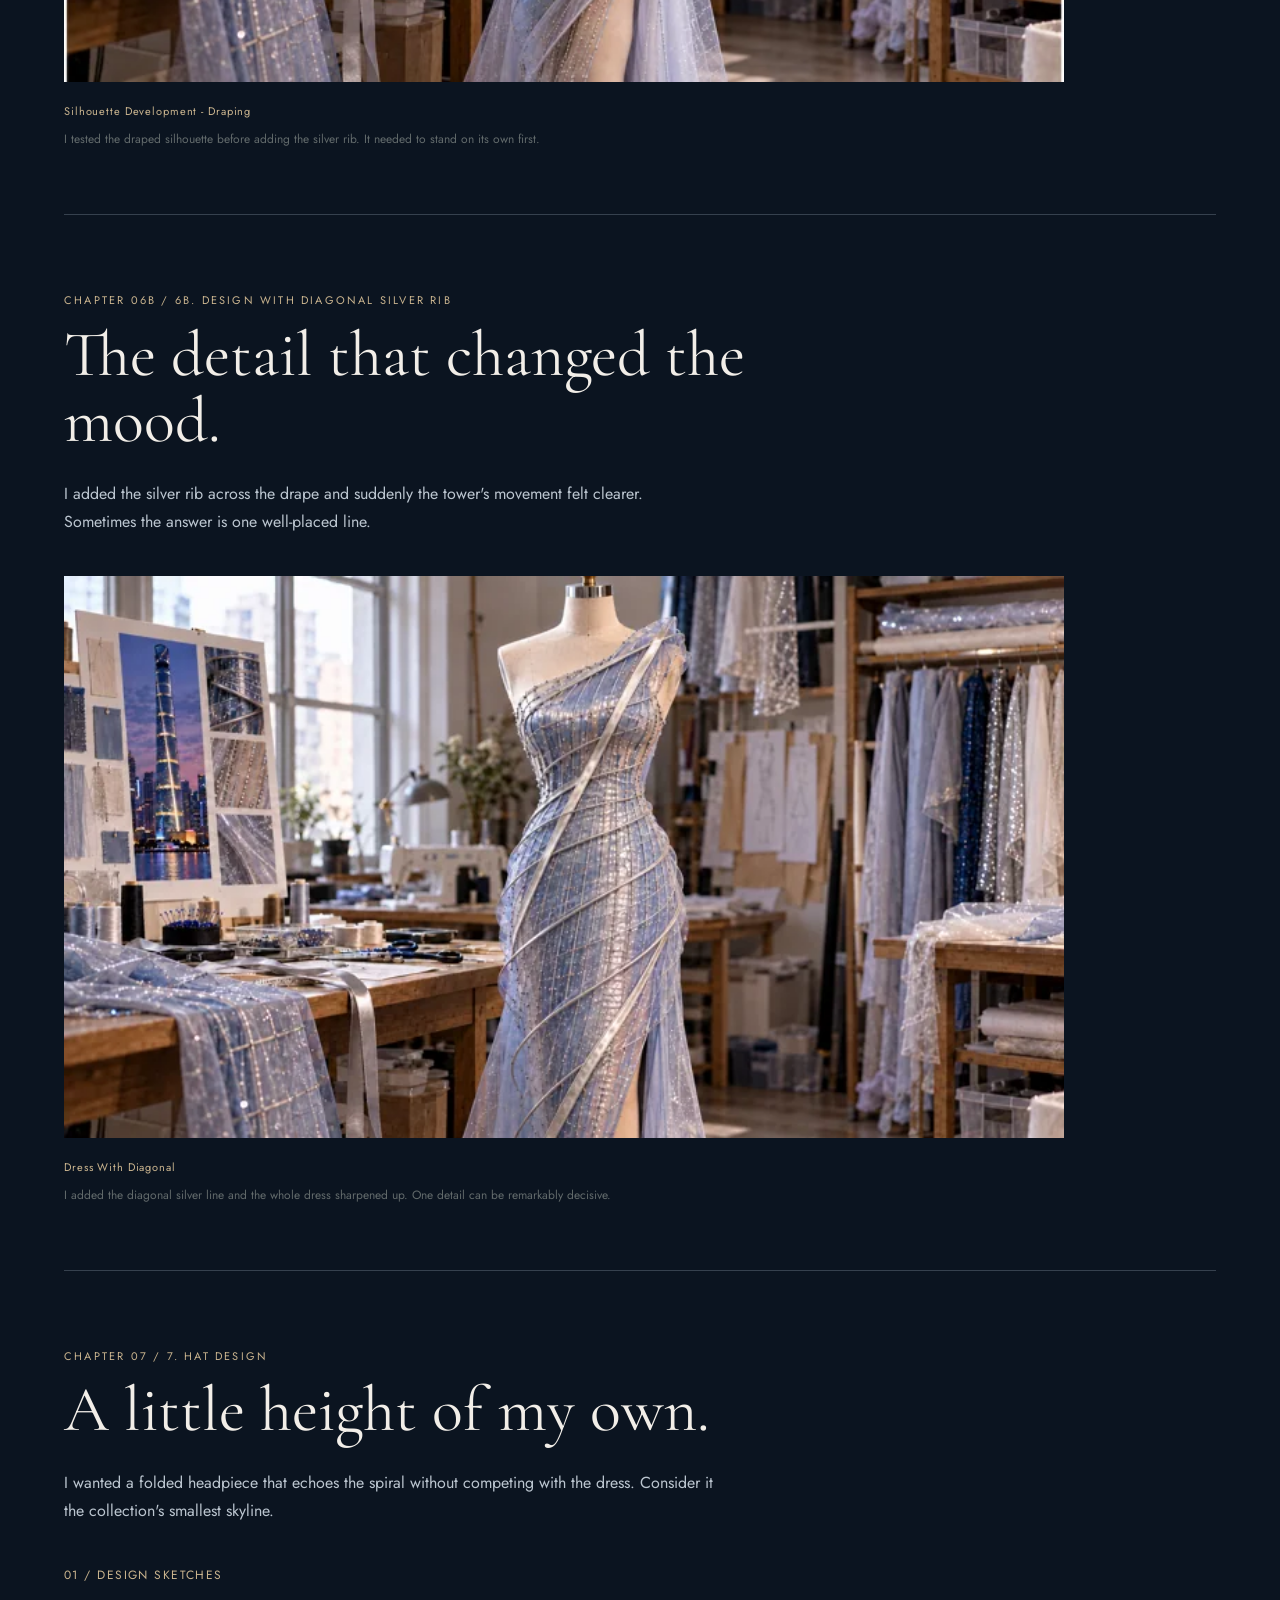
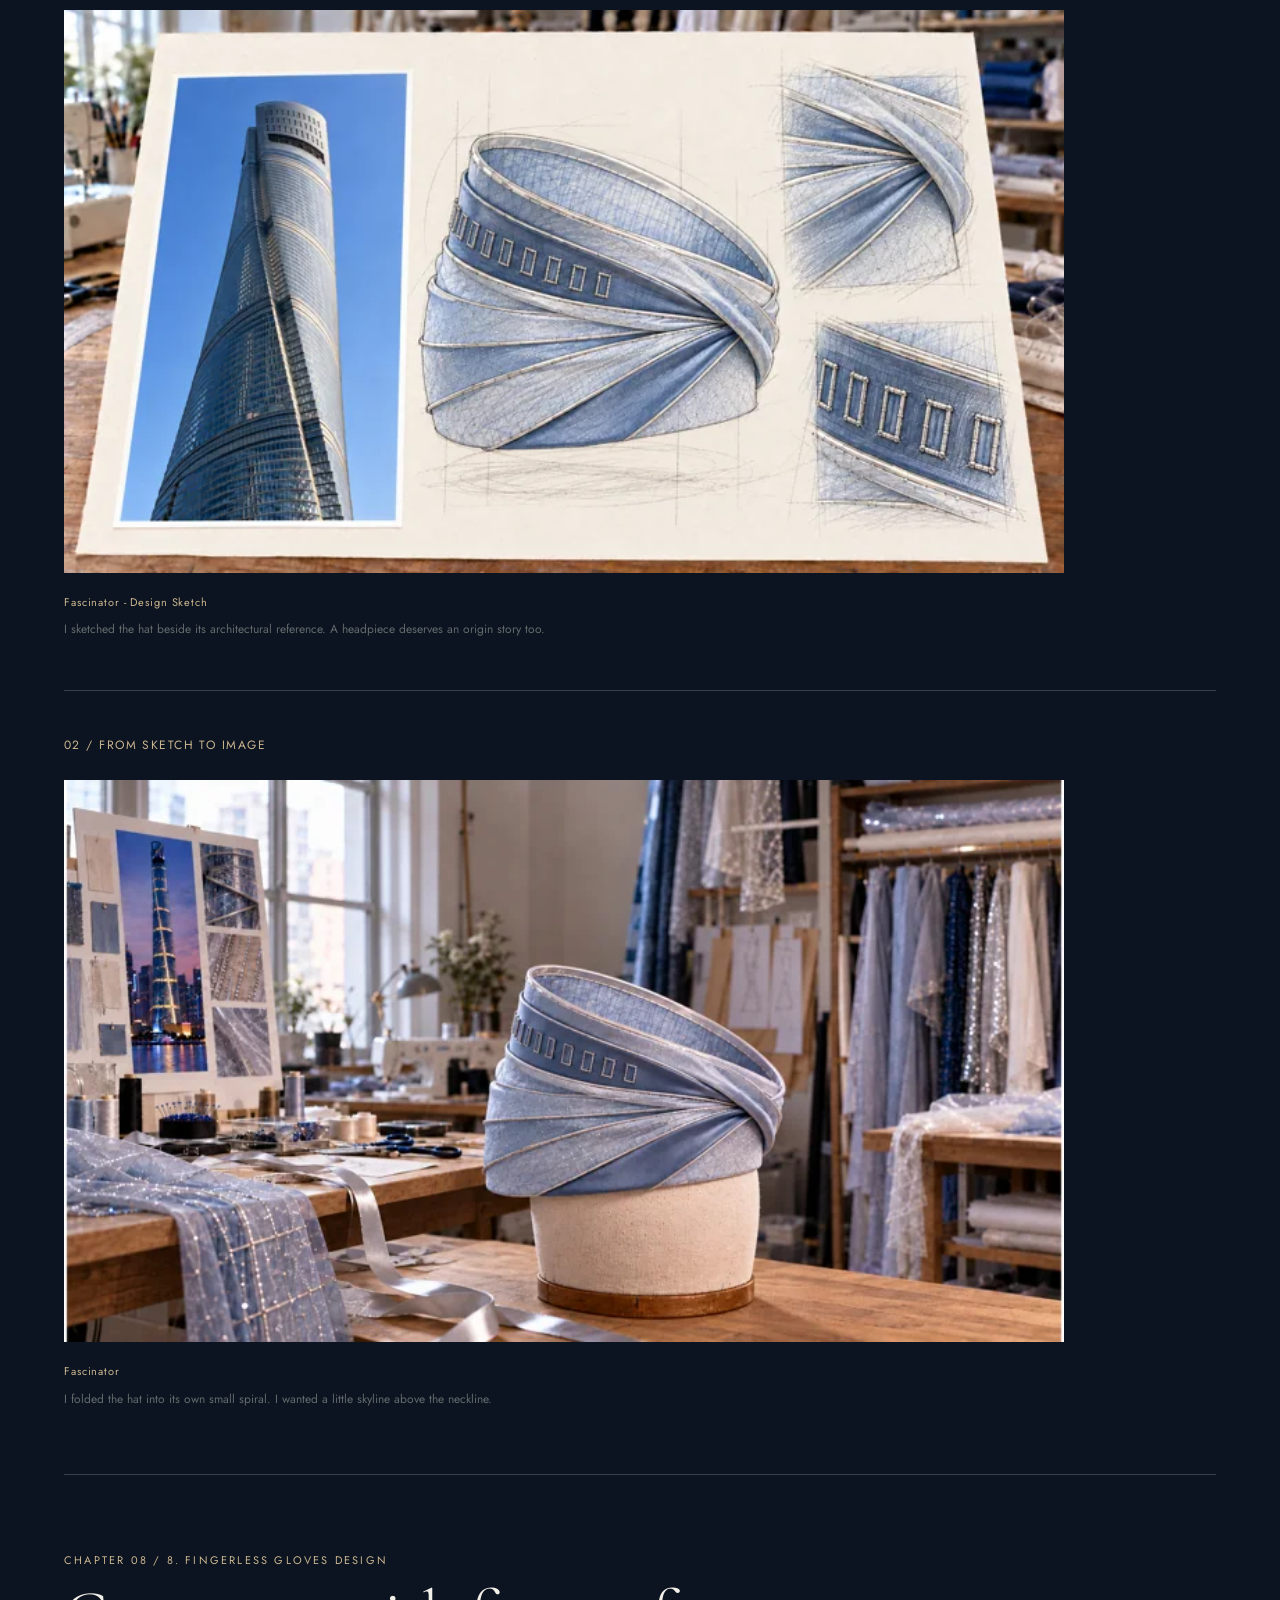
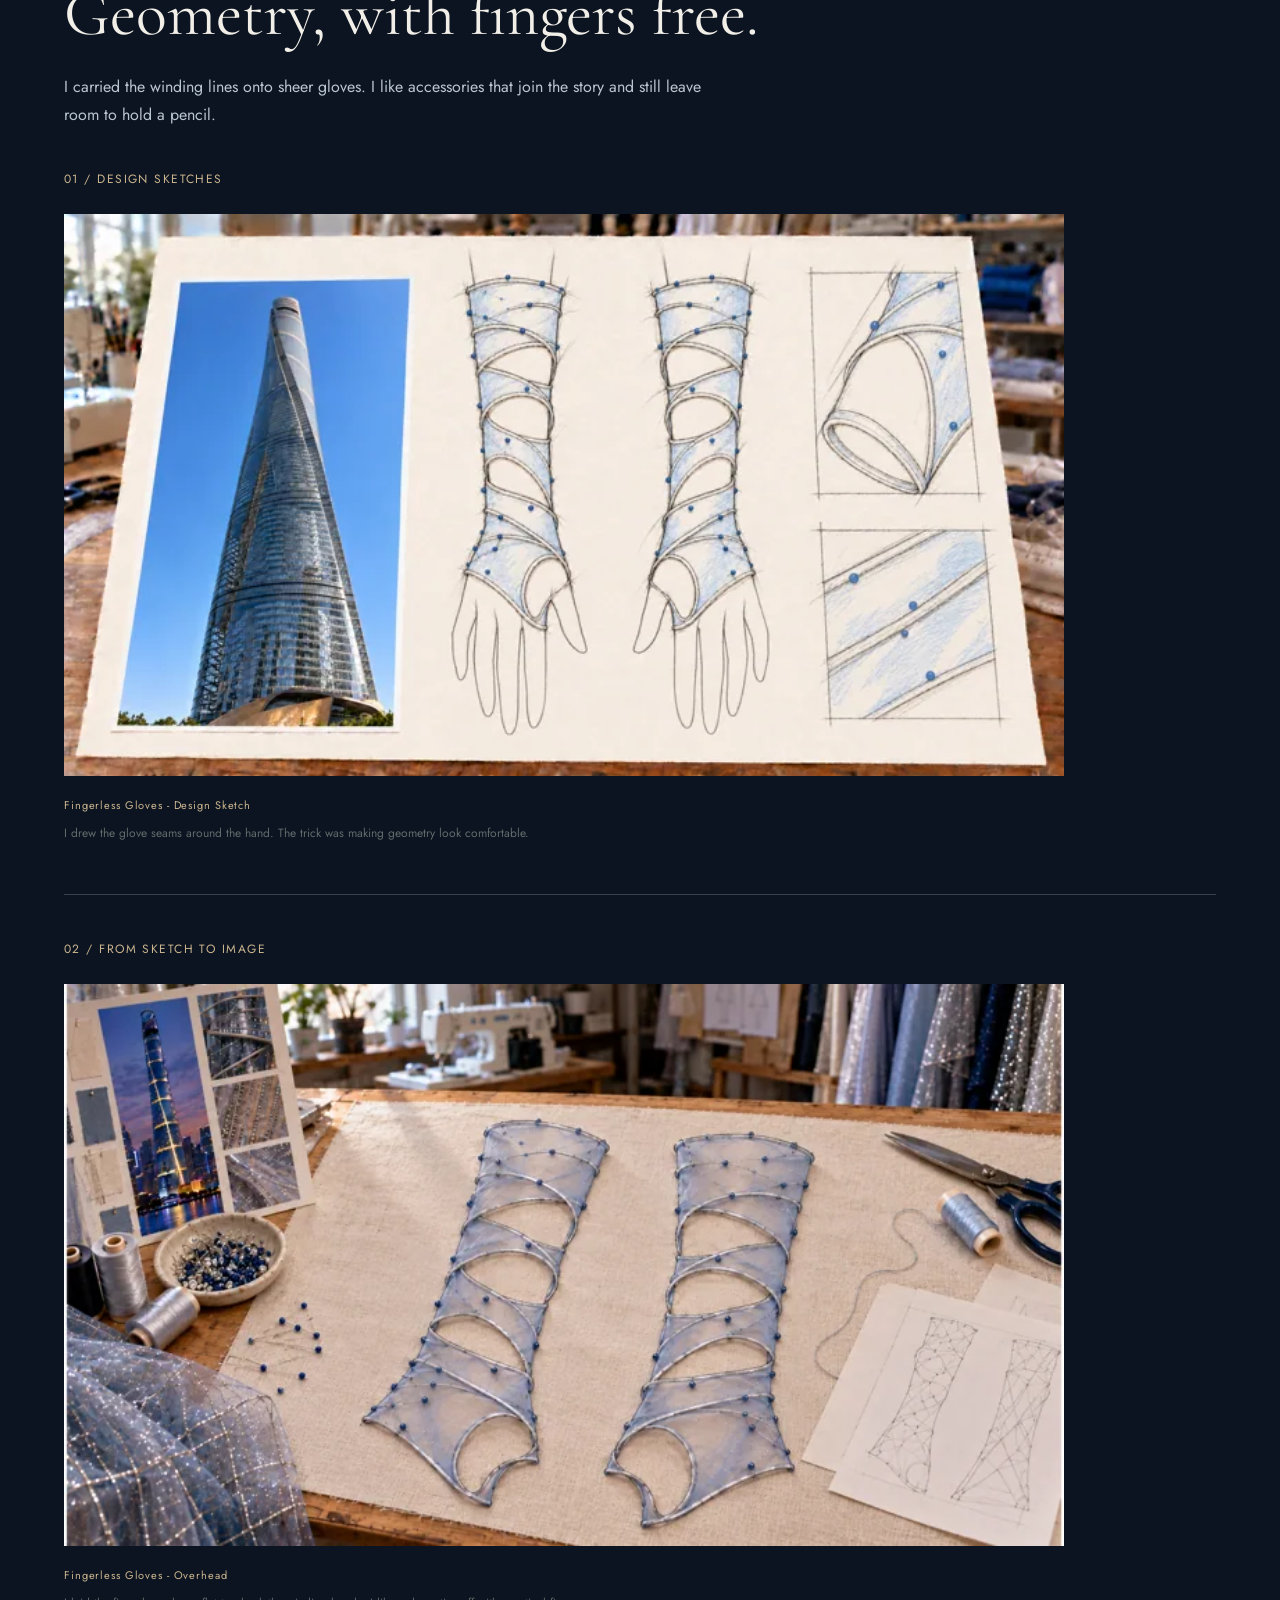
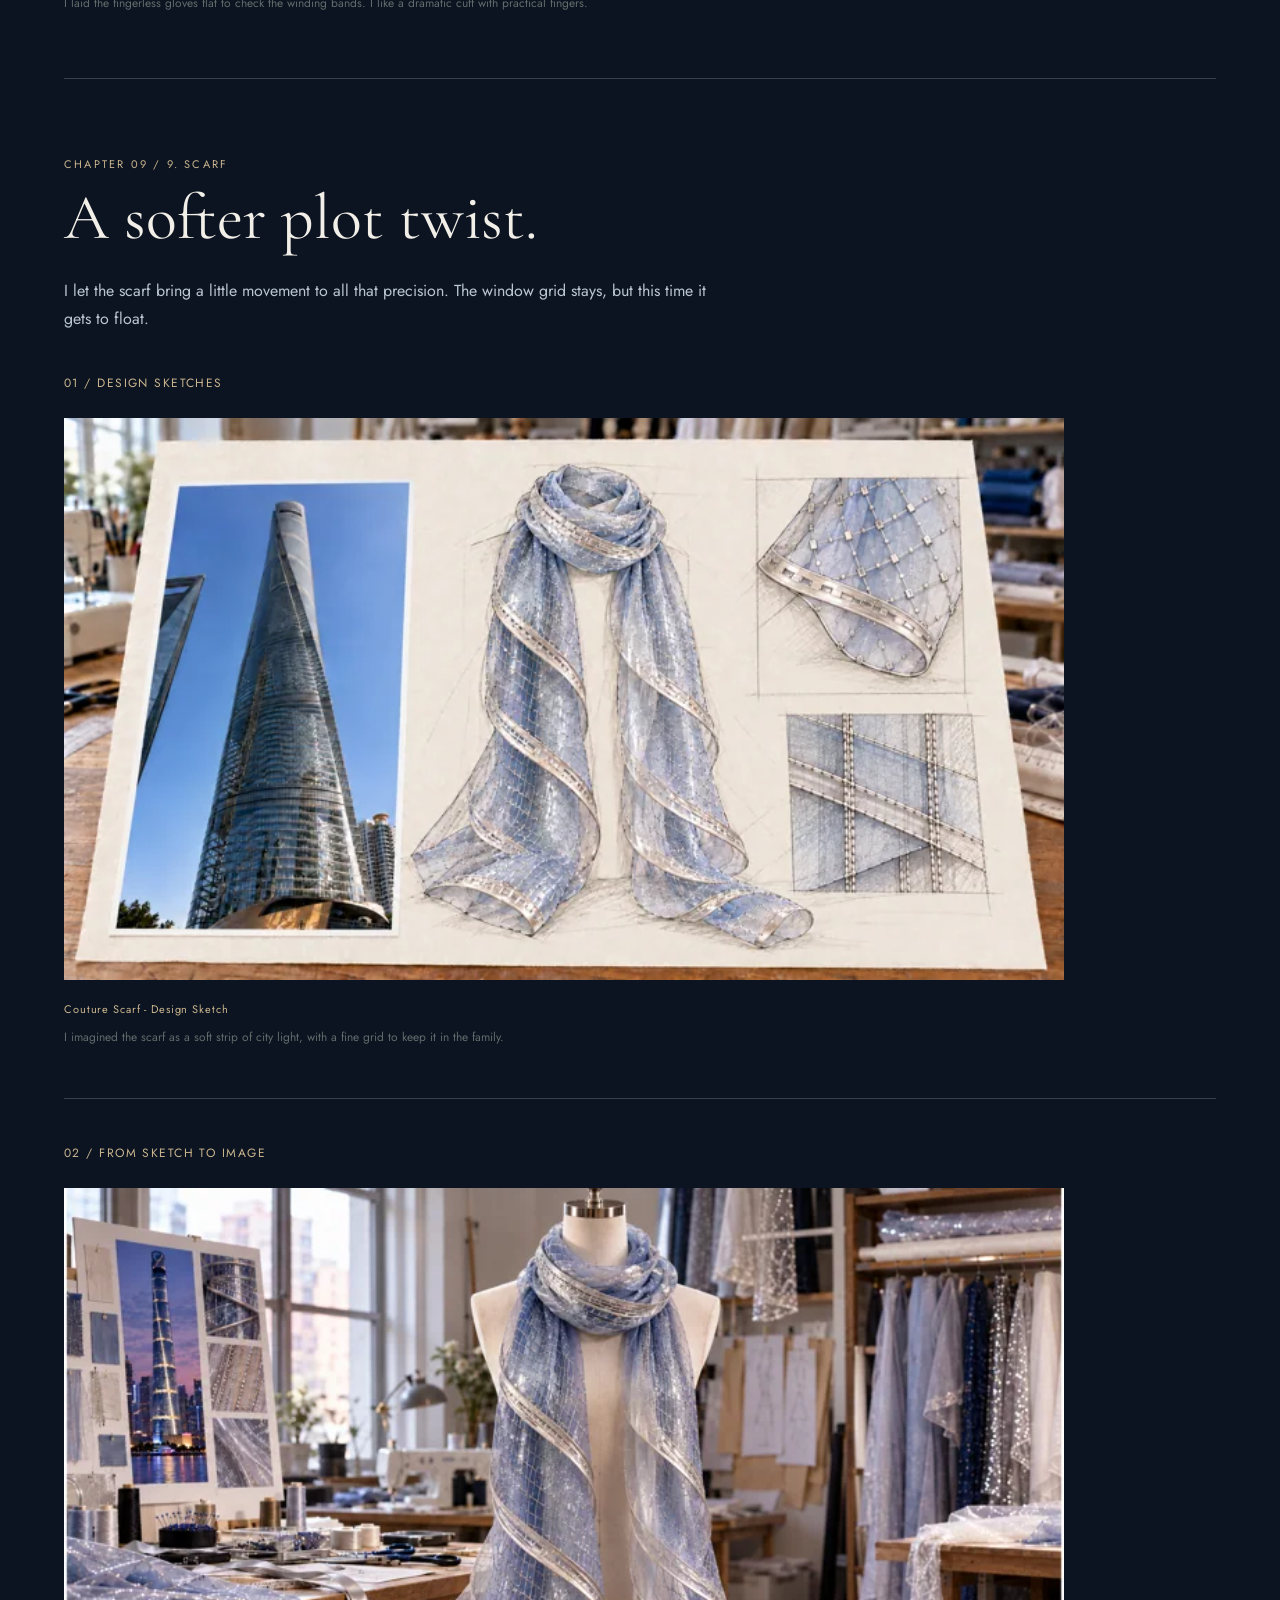
==== commit 0f30ea01: "Publish from Pinegrow" ====
--- a/index.html
+++ b/index.html
@@ -4,179 +4,540 @@
         <meta charset="utf-8">
         <meta name="viewport" content="width=device-width,initial-scale=1">
         <meta name="theme-color" content="#0b1420">
-        <meta name="description" content="DressTheWorld, a cinematic journey where architecture becomes haute couture. Collection 001: Shanghai.">
-        <meta property="og:title" content="DressTheWorld | Architecture Meets Haute Couture">
-        <meta property="og:description" content="From the skyline to the silhouette. A world of architecture-inspired couture.">
-        <title>DressTheWorld — Architecture Meets Haute Couture</title>
-        <link rel="preconnect" href="https://fonts.googleapis.com">
-        <link rel="preconnect" href="https://fonts.gstatic.com" crossorigin>
-        <link href="https://fonts.googleapis.com/css2?family=Cormorant+Garamond:wght@300;400;500&family=Jost:wght@300;400;500&display=swap" rel="stylesheet">
-        <style>:root { --ink: #0b1420; --ink2: #121f2d; --pearl: #f2eee8; --silver: #b4bbc1; --champagne: #cbb58f; --border: rgba(242,238,232,.19); } * { box-sizing: border-box; } html { scroll-behavior: smooth; } body { margin: 0; color: var(--pearl); background: var(--ink); font: 300 15px/1.75 Jost,Arial,sans-serif; } a { color: inherit; text-decoration: none; } button { font: inherit; } img { display: block; width: 100%; height: 100%; object-fit: cover; } h1, h2, h3, p { margin-top: 0; } h1, h2, h3, .wordmark { font-family: "Cormorant Garamond",Georgia,serif; font-weight: 300; } h2 { font-size: clamp(3.1rem,6.6vw,7.2rem); line-height: .94; letter-spacing: -.032em; margin: .25em 0; } .wrap { width: min(1300px,calc(100% - 96px)); margin: auto; } .eyebrow { font-size: 10px; letter-spacing: .34em; text-transform: uppercase; color: var(--champagne); font-weight: 500; } .line { height: 1px; background: var(--border); } .muted { color: var(--silver); } .topbar { position: absolute; z-index: 20; top: 0; left: 0; right: 0; display: flex; align-items: center; justify-content: space-between; padding: 28px 5%; border-bottom: 1px solid rgba(255,255,255,.2); } .wordmark { font-size: 27px; letter-spacing: .045em; white-space: nowrap; } .wordmark span { font-style: italic; color: var(--champagne); } .nav { display: flex; gap: 38px; align-items: center; } .nav a, .nav button { font-size: 10px; letter-spacing: .19em; text-transform: uppercase; } .nav a:hover, .footer-links a:hover { color: var(--champagne); } .menu { display: none; background: transparent; border: 1px solid var(--border); color: var(--pearl); padding: 8px 16px; letter-spacing: .12em; font-size: 11px; } .hero { height: 100svh; min-height: 680px; position: relative; display: grid; place-items: center; isolation: isolate; text-align: center; overflow: hidden; } .hero::before { content: ""; position: absolute; inset: 0; z-index: -1; background: linear-gradient(180deg,rgba(6,15,28,.55),rgba(6,15,28,.2) 43%,#0b1420 100%),url("images/diary/000.webp") center 45%/cover; } .hero::after { content: ""; position: absolute; inset: 0; z-index: -1; background: radial-gradient(ellipse at 50% 40%,transparent 8%,rgba(5,14,25,.4) 100%); } .hero-copy { padding: 110px 24px 40px; } .hero h1 { font-size: clamp(5.5rem,13vw,12rem); line-height: .7; letter-spacing: -.07em; margin: 46px 0; } .hero h1 span { font-style: italic; } .hero .subline { font: italic 300 clamp(1.3rem,2.7vw,2.4rem) "Cormorant Garamond",serif; color: #ead9bc; letter-spacing: .05em; margin: 52px 0 45px; } .button { display: inline-flex; align-items: center; justify-content: center; gap: 20px; min-height: 50px; border: 1px solid var(--champagne); padding: 13px 30px; text-transform: uppercase; font-size: 10px; letter-spacing: .19em; transition: background .2s,color .2s; } .button:hover { color: var(--ink); background: var(--champagne); } .hero-bottom { position: absolute; bottom: 32px; left: 5%; right: 5%; display: flex; justify-content: space-between; text-align: left; color: #d7dbe0; font-size: 10px; letter-spacing: .2em; text-transform: uppercase; } .scroll-marker { display: flex; gap: 14px; align-items: center; } .scroll-marker::before { content: ""; display: block; width: 43px; height: 1px; background: var(--champagne); } .section { padding: 145px 0; } .intro { text-align: center; padding: 120px 24px 140px; } .intro blockquote { font: 300 clamp(2.4rem,4.5vw,5rem)/1.06 "Cormorant Garamond",serif; max-width: 1000px; margin: 28px auto 23px; } .intro blockquote em { color: var(--champagne); } .intro p:last-child { font-size: 12px; letter-spacing: .06em; } .collection-head { display: flex; align-items: end; justify-content: space-between; gap: 30px; padding-bottom: 42px; } .collection-head h2 { margin-bottom: 0; } .serial { font-family: "Cormorant Garamond",serif; font-size: clamp(5rem,12vw,10rem); color: rgba(255,255,255,.09); line-height: .8; } .collection-grid { display: grid; grid-template-columns: 1.1fr .9fr; gap: 22px; } .photo { min-height: 650px; overflow: hidden; position: relative; background: #253347; } .photo img { transition: transform .8s; } .photo:hover img { transform: scale(1.035); } .photo .photo-label { position: absolute; bottom: 0; left: 0; right: 0; padding: 70px 30px 27px; background: linear-gradient(transparent,rgba(4,9,16,.82)); font-size: 11px; letter-spacing: .25em; text-transform: uppercase; } .architecture img { object-position: center center; } .fashion-visual { display: flex; flex-direction: column; align-items: center; justify-content: center; padding: 40px; text-align: center; position: relative; background: radial-gradient(ellipse at 50% 40%,#3a4d61,#172536 65%,#101923); isolation: isolate; } .fashion-visual::before { content: ""; position: absolute; inset: 8%; border: 1px solid rgba(229,222,207,.15); z-index: -1; } .tower-dress { position: relative; width: 170px; height: 380px; margin: auto; opacity: .94; } .tower-dress .head { position: absolute; top: 0; left: 68px; width: 34px; height: 43px; border: 1px solid #c0b6a7; border-radius: 50%; } .tower-dress .neck { position: absolute; top: 43px; left: 78px; width: 14px; height: 23px; background: #a99d93; } .tower-dress .body { position: absolute; top: 60px; left: 39px; width: 94px; height: 147px; background: repeating-linear-gradient(-14deg,transparent 0 15px,rgba(235,243,250,.34) 16px 17px,transparent 18px 27px),linear-gradient(105deg,#6e8195,#c5d0d4 47%,#475669 74%,#b5bfc4); clip-path: polygon(25% 0,75% 0,100% 100%,0 100%); transform: skewY(-4deg); } .tower-dress .skirt { position: absolute; top: 184px; left: 0; width: 170px; height: 184px; background: repeating-linear-gradient(-13deg,rgba(20,33,50,.35) 0 3px,transparent 4px 20px),repeating-linear-gradient(90deg,transparent 0 16px,rgba(237,241,240,.23) 17px 18px),linear-gradient(125deg,#60768c,#d6dfe0 46%,#7d8b9b 68%,#35495e); clip-path: polygon(27% 0,73% 0,100% 100%,0 100%); border-radius: 0 0 42% 15%; transform: skewY(-7deg); } .fashion-visual small { font-size: 10px; letter-spacing: .28em; text-transform: uppercase; color: var(--champagne); } .fashion-visual p { max-width: 330px; color: #c4cad0; font: italic 26px/1.2 "Cormorant Garamond",serif; } .collection-meta { display: flex; align-items: center; justify-content: space-between; gap: 30px; padding-top: 36px; } .collection-meta h3 { font-size: 35px; line-height: 1; margin: 0 0 6px; } .collection-meta p { margin: 0; } .light { background: #f1ede5; color: #182534; } .light .eyebrow { color: #846e4d; } .manifesto { text-align: center; padding: 160px 24px; } .manifesto h2 { font-size: clamp(3.7rem,7.2vw,8rem); max-width: 1050px; margin: 30px auto 30px; } .manifesto h2 em { font-weight: 300; color: #987c58; } .manifesto>p:last-child { max-width: 580px; margin: 0 auto; color: #5a6670; } .process-header { margin-bottom: 55px; } .process-header p { max-width: 620px; } .process { display: grid; grid-template-columns: repeat(3,1fr); gap: 35px 24px; } .process-card { border-top: 1px solid var(--border); padding-top: 24px; min-height: 240px; } .process-card .count { font-size: 11px; color: var(--champagne); letter-spacing: .2em; } .process-card h3 { font-size: 39px; line-height: 1; margin: 25px 0 12px; } .process-card p { color: var(--silver); max-width: 340px; font-size: 14px; } .city-row { display: grid; grid-template-columns: repeat(3,1fr); gap: 1px; background: var(--border); border: 1px solid var(--border); margin-top: 55px; } .city { background: #172334; min-height: 370px; padding: 34px; display: flex; flex-direction: column; justify-content: end; position: relative; overflow: hidden; } .city::before { content: ""; position: absolute; inset: 0; background: linear-gradient(transparent,rgba(6,14,25,.85)); z-index: 0; } .city>* { position: relative; z-index: 1; } .city h3 { font-size: 55px; line-height: 1; margin: 12px 0; } .city p { font-size: 12px; color: var(--silver); margin: 0; } .city:first-child { background: linear-gradient(160deg,#354a5e,#142135); } .city:nth-child(2) { background: linear-gradient(150deg,#343b48,#18273b); } .city:nth-child(3) { background: linear-gradient(150deg,#445163,#172333); } .film { text-align: center; padding-bottom: 155px; } .film h2 { margin: 20px auto 30px; } .film-frame { aspect-ratio: 16/8; display: grid; place-items: center; border: 1px solid var(--border); background: radial-gradient(ellipse at center,#34445a,#121e2e 70%); margin: 44px auto 35px; max-width: 1030px; } .film-frame .play { font-family: "Cormorant Garamond",serif; font-size: 75px; line-height: 1; color: var(--champagne); } .film-frame p { font-size: 11px; letter-spacing: .24em; text-transform: uppercase; color: var(--silver); } footer { border-top: 1px solid var(--border); padding: 55px 0 30px; } .foot-top { display: flex; justify-content: space-between; align-items: start; gap: 25px; } .footer-links { display: flex; gap: 28px; flex-wrap: wrap; font-size: 11px; letter-spacing: .12em; text-transform: uppercase; } .foot-bottom { border-top: 1px solid var(--border); margin-top: 60px; padding-top: 21px; display: flex; justify-content: space-between; gap: 20px; font-size: 11px; color: var(--silver); } .credit { font-size: 11px; color: var(--silver); margin-top: 20px; } .credit a { text-decoration: underline; } @media (max-width:900px){ .wrap {  width: min(100% - 44px,1300px); }  .section {  padding: 95px 0; }  .collection-grid {  grid-template-columns: 1fr 1fr; }  .photo {  min-height: 500px; }  .city {  min-height: 280px; }  .city h3 {  font-size: 43px; } } @media (max-width:670px){ .topbar {  padding: 20px 5%; }  .wordmark {  font-size: 23px; }  .menu {  display: block; }  .nav {  display: none;  position: absolute;  top: 100%;  left: 0;  right: 0;  padding: 28px;  background: var(--ink);  flex-direction: column;  gap: 24px;  border-bottom: 1px solid var(--border); }  .nav.open {  display: flex; }  .hero {  min-height: 640px; }  .hero h1 {  font-size: clamp(5rem,18vw,8rem); }  .hero-bottom {  bottom: 20px; }  .hero-bottom>span:last-child {  display: none; }  .intro {  padding: 85px 20px; }  .collection-head {  align-items: start; }  .serial {  display: none; }  .collection-grid, .process, .city-row {  grid-template-columns: 1fr; }  .photo {  min-height: 510px; }  .fashion-visual {  min-height: 510px; }  .collection-meta {  align-items: start;  flex-direction: column; }  .manifesto {  padding: 100px 22px; }  .process-card {  min-height: 185px; }  .city {  min-height: 260px; }  .film-frame {  aspect-ratio: 4/3; }  .foot-top, .foot-bottom {  flex-direction: column; }  .foot-bottom {  margin-top: 35px; } } @media (prefers-reduced-motion:reduce){ html {  scroll-behavior: auto; }  *, *::before, *::after {  transition: none!important; } }</style>
+        <meta name="description" content="A Swiss-Chinese designer’s Shanghai Tower fashion diary, from architectural references to the complete collection.">
+        <title>DressTheWorld | The Shanghai Creation Journal</title>
+        <link href="https://fonts.googleapis.com/css2?family=Cormorant+Garamond:ital,wght@0,400;0,500;1,400&family=Jost:wght@300;400;500&display=swap" rel="stylesheet">
+        <link rel="stylesheet" href="diary.css">
+        <script src="diary.js" defer></script>
+        <link rel="stylesheet" href="editorial.css">
+        <script defer src="navigation.js"></script>
         <script defer src="https://cloud.umami.is/script.js" data-website-id="072705a8-174e-44c3-b7c8-53ea52c90b67"></script>
+        <link rel="stylesheet" href="entry.css">
     </head>
     <body>
-        <header class="topbar">
-            <a class="wordmark" href="#home" aria-label="DressTheWorld home">Dress<span>The</span>World</a>
-            <button class="menu" id="menuButton" aria-controls="siteNav" aria-expanded="false">MENU</button>
-            <nav class="nav" id="siteNav" aria-label="Primary">
-                <a href="#collection">Collections</a><a href="#maison">The Maison</a><a href="#process">The Process</a><a href="#world">The World</a><a href="#films">Films</a><a href="journal.html">Journal</a><a href="about.html">Who Am I?</a>
+        <header class="site-header">
+            <a class="site-brand" href="index.html" aria-label="DressTheWorld home">Dress<i>The</i>World</a>
+            <nav class="site-nav" aria-label="Primary">
+                <details class="collections-menu">
+                    <summary>Collections</summary>
+                    <div class="collection-links">
+                        <a href="index.html#shanghai-tower">Shanghai Tower</a><a href="index.html#taipei-101">Taipei 101<small class="collection-status">(Ready in Christmas 2028)</small></a><a href="index.html#petronas-towers">Petronas Towers<small class="collection-status">(reality in Q1 2027)</small></a><a href="index.html#turning-torso">Turning Torso<small class="collection-status">(primi skizzi in Q1 2027)</small></a><a href="index.html#surprise">Surprise!<small class="collection-status">(reading you comments)</small></a><a href="index.html#kingdom-centre">Kingdom Centre<small class="collection-status">(thinking about it)</small></a><a href="index.html#crown-sydney">Crown Sydney<small class="collection-status">(dreaming about it)</small></a><a href="index.html#burj-khalifa">Burj Khalifa<small class="collection-status">(considering it)</small></a>
+                    </div>
+                </details>
+                <a href="atelier.html">My Atelier</a><a href="about.html">Who Am I</a>
             </nav>
         </header>
+        <section class="entry-cover" aria-label="Shanghai Tower collection mood board">
+            <img src="images/shanghai-entry.png" width="1672" height="941" fetchpriority="high" alt="Shanghai Tower collection collage: architectural references, spiral dress in the atelier, and sketches of the dress, gloves, scarf, shoes and makeup"><a class="entry-scroll" href="#shanghai-tower">Explore the creation journal ↓</a>
+        </section>
         <main>
-            <section class="hero" id="home">
-                <div class="hero-copy">
-                    <div class="eyebrow">An architectural couture journey</div>
-                    <h1>Dress<span>The</span><br>World</h1>
-                    <p class="subline">Where Architecture Becomes Fashion</p>
-                    <a class="button" href="#collection">Enter the Collection <span aria-hidden="true">↗</span></a>
-                </div>
-                <div class="hero-bottom">
-                    <span>Maison DressTheWorld · Est. 2026</span><span class="scroll-marker">Scroll to explore</span><span>Collection 001 / Shanghai</span>
-                </div>
-            </section>
-            <section class="intro" aria-label="Introduction">
-                <p class="eyebrow">A different perspective on the world</p>
-                <blockquote>From the world's most extraordinary buildings to <em>wearable works of art.</em>
-                </blockquote>
-                <p class="muted">ONE LANDMARK. ONE CITY. ONE COUTURE CREATION.</p>
-            </section>
-            <section class="section" id="collection">
-                <div class="wrap">
-                    <div class="collection-head">
-                        <div>
-                            <p class="eyebrow">Chapter I / China</p>
-                            <h2>Shanghai.<br><i>The Vertical Muse.</i></h2>
-                            <p class="muted">A study of the Shanghai Tower's spiral, glass façade and rising silhouette.</p>
-                        </div>
-                        <div class="serial" aria-hidden="true">001</div>
-                    </div>
-                    <div class="collection-grid">
-                        <figure class="photo architecture" style="margin:0">
-                            <img src="images/diary/007.webp" alt="Shanghai Tower, recognizable skyscraper with twisted silhouette" loading="lazy">
-                            <figcaption class="photo-label">01 / The architectural inspiration</figcaption>
-                        </figure>
-                        <figure class="photo" style="margin:0">
-                            <img src="images/diary/040-model-mirrored-skin-v2.webp" alt="Shanghai collection visual: silver spiral dress with scarf, gloves and folded hat in the atelier" loading="lazy">
-                            <figcaption class="photo-label">02 / The complete collection visual</figcaption>
-                        </figure>
-                    </div>
-                    <div class="collection-meta">
-                        <div>
-                            <h3>The Shanghai Collection</h3>
-                            <p class="muted">An evening couture concept inspired by the spiral form of Shanghai Tower.</p>
-                        </div>
-                        <a href="journal.html" class="button">Read the design diary <span aria-hidden="true">&#8599;</span></a>
-                    </div>
-                    <p class="credit">Collection and atelier visuals are AI-assisted design imagery. Explore the complete reference photographs, sketches, and collection story in <a href="journal.html">the Shanghai Diary</a>.</p>
-                </div>
-            </section>
-            <section class="light manifesto" id="maison">
-                <p class="eyebrow">The philosophy</p>
-                <h2>Every city has<br>a <em>silhouette.</em></h2>
-                <p>DressTheWorld is a fashion storytelling project translating internationally recognized architecture into wearable couture, guided by structure, texture, proportion, and the identity of each place.</p>
-            </section>
-            <section class="section" id="process">
-                <div class="wrap">
-                    <div class="process-header">
-                        <p class="eyebrow">The creative journey</p>
-                        <h2>From building<br>to ballroom.</h2>
-                        <p class="muted">A complete design story, filmed from the first inspiration to the final look.</p>
-                    </div>
-                    <div class="process">
-                        <article class="process-card">
-                            <span class="count">01 / SELECT</span>
-                            <h3>The landmark</h3>
-                            <p>Choose a recognizable building and study its lines, form and architectural identity.</p>
-                        </article>
-                        <article class="process-card">
-                            <span class="count">02 / OBSERVE</span>
-                            <h3>The visit</h3>
-                            <p>Explore the building's setting and details, capturing the geometry and mood of the place.</p>
-                        </article>
-                        <article class="process-card">
-                            <span class="count">03 / DRAW</span>
-                            <h3>The sketches</h3>
-                            <p>Translate façade patterns, oblique lines and structural elements into fashion designs.</p>
-                        </article>
-                        <article class="process-card">
-                            <span class="count">04 / SELECT</span>
-                            <h3>The materials</h3>
-                            <p>Match textiles, transparent layers, reflective surfaces and structural accents to the concept.</p>
-                        </article>
-                        <article class="process-card">
-                            <span class="count">05 / CREATE</span>
-                            <h3>The ensemble</h3>
-                            <p>Compose an evening dress with complementary gloves and an architectural hat or headpiece.</p>
-                        </article>
-                        <article class="process-card">
-                            <span class="count">06 / REVEAL</span>
-                            <h3>The fitting</h3>
-                            <p>Refine the proportions on the model and reveal the final cocktail-ready couture look.</p>
-                        </article>
-                    </div>
-                </div>
-            </section>
-            <section class="section" style="background:var(--ink2)" id="world">
-                <div class="wrap">
-                    <p class="eyebrow">Upcoming chapters</p>
-                    <h2>A world of<br><i>inspiration.</i></h2>
-                    <p class="muted">One architectural landmark per country. Each destination inspires a new creation.</p>
-                    <div class="city-row">
-                        <article class="city">
-                            <span class="eyebrow">Chapter 001 / China</span>
-                            <h3>Shanghai</h3>
-                            <p>Shanghai Tower · First collection</p>
-                        </article>
-                        <article class="city">
-                            <span class="eyebrow">Future collection</span>
-                            <h3>New York</h3>
-                            <p>Architectural landmark to be announced</p>
-                        </article>
-                        <article class="city">
-                            <span class="eyebrow">Future collection</span>
-                            <h3>Dubai</h3>
-                            <p>Architectural landmark to be announced</p>
-                        </article>
-                    </div>
-                </div>
-            </section>
-            <section class="section film" id="films">
-                <div class="wrap">
-                    <p class="eyebrow">Couture in motion</p>
-                    <h2>The films.</h2>
-                    <p class="muted">Architecture, sketches, construction and the final reveal, told through cinematic video.</p>
-                    <div class="film-frame">
-                        <div>
-                            <div class="play" aria-hidden="true">▷</div>
-                            <p>Collection 001 film / coming soon</p>
-                        </div>
-                    </div>
-                    <p class="muted">The official film link will appear here when the first episode is published.</p>
-                    <a class="button" href="about.html">Meet the designer ↗</a>
-                </div>
-            </section>
+            <article class="chapter" id="chapter-01">
+                <div class="chapter-heading">
+                    <p class="eyebrow">Chapter 01 / 1. Shanghai Tower</p>
+                    <h2>A skyline worth looking up for.</h2>
+                    <p>I began with the tower&#x27;s twist, its blue glass, and the way the same shape changes after dark. These references and mood-board variations are where my Shanghai collection starts.</p>
+                </div>
+                <div class="gallery">
+                    <figure>
+                        <a class="image-link" href="images/diary/011.webp" data-caption="I rearranged the skyline references again. My commitment to the collection is firmer than my commitment to a layout." aria-label="Enlarge: Skyline mood-board variation"><img src="images/diary/011-small.webp" width="1920" height="1080" loading="lazy" decoding="async" alt="Skyline mood-board variation"></a>
+                        <figcaption>
+                            <span class="image-title">Skyline mood-board variation</span>I rearranged the skyline references again. My commitment to the collection is firmer than my commitment to a layout.
+                        </figcaption>
+                    </figure>
+                    <figure>
+                        <a class="image-link" href="images/diary/015.webp" data-caption="I studied these blue panes until the grid started looking suspiciously like a pattern piece." aria-label="Enlarge: Blue glass facade detail"><img src="images/diary/015-small.webp" width="1920" height="1080" loading="lazy" decoding="async" alt="Blue glass facade detail"></a>
+                        <figcaption>
+                            <span class="image-title">Blue glass facade detail</span>I studied these blue panes until the grid started looking suspiciously like a pattern piece.
+                        </figcaption>
+                    </figure>
+                </div>
+                <details>
+                    <summary>Mood-board variations · 4 images</summary>
+                    <div class="gallery">
+                        <figure>
+                            <a class="image-link" href="images/diary/002.webp" data-caption="I gave the tower the long panel and let its details do the talking around it." aria-label="Enlarge: Proposal 01 - YouTube Landscape"><img src="images/diary/002-small.webp" width="1920" height="1080" loading="lazy" decoding="async" alt="Proposal 01 - YouTube Landscape"></a>
+                            <figcaption>
+                                <span class="image-title">Proposal 01 - YouTube Landscape</span>I gave the tower the long panel and let its details do the talking around it.
+                            </figcaption>
+                        </figure>
+                        <figure>
+                            <a class="image-link" href="images/diary/003.webp" data-caption="I moved the night view to the top. My mood board now has an evening personality." aria-label="Enlarge: Proposal 02 - YouTube Landscape"><img src="images/diary/003-small.webp" width="1920" height="1080" loading="lazy" decoding="async" alt="Proposal 02 - YouTube Landscape"></a>
+                            <figcaption>
+                                <span class="image-title">Proposal 02 - YouTube Landscape</span>I moved the night view to the top. My mood board now has an evening personality.
+                            </figcaption>
+                        </figure>
+                        <figure>
+                            <a class="image-link" href="images/diary/004.webp" data-caption="I tried a tall central tower with smaller details beside it. Proportion changes the whole conversation." aria-label="Enlarge: Proposal 03 - YouTube Landscape"><img src="images/diary/004-small.webp" width="1920" height="1080" loading="lazy" decoding="async" alt="Proposal 03 - YouTube Landscape"></a>
+                            <figcaption>
+                                <span class="image-title">Proposal 03 - YouTube Landscape</span>I tried a tall central tower with smaller details beside it. Proportion changes the whole conversation.
+                            </figcaption>
+                        </figure>
+                        <figure>
+                            <a class="image-link" href="images/diary/005.webp" data-caption="I let the aerial view open this version; suddenly the same references feel ready for a night out." aria-label="Enlarge: Proposal 04 - YouTube Landscape"><img src="images/diary/005-small.webp" width="1920" height="1080" loading="lazy" decoding="async" alt="Proposal 04 - YouTube Landscape"></a>
+                            <figcaption>
+                                <span class="image-title">Proposal 04 - YouTube Landscape</span>I let the aerial view open this version; suddenly the same references feel ready for a night out.
+                            </figcaption>
+                        </figure>
+                    </div>
+                </details>
+            </article>
+            <article class="chapter" id="chapter-02">
+                <div class="chapter-heading">
+                    <p class="eyebrow">Chapter 02 / 2. Color Palette</p>
+                    <h2>My kind of blue hour.</h2>
+                    <p>I wanted silver that feels cool, blue that feels deep, and just enough warmth to keep everything human. This is my little colour agreement before the fabric negotiations begin.</p>
+                </div>
+                <div class="gallery">
+                    <figure>
+                        <a class="image-link" href="images/diary/058.webp" data-caption="I chose silver, blue, and a little champagne. My palette is dressed for the hour when the city starts to glow." aria-label="Enlarge: Shanghai Tower couture palette"><img src="images/diary/058-small.webp" width="1920" height="1080" loading="lazy" decoding="async" alt="Shanghai Tower couture palette"></a>
+                        <figcaption>
+                            <span class="image-title">Shanghai Tower couture palette</span>I chose silver, blue, and a little champagne. My palette is dressed for the hour when the city starts to glow.
+                        </figcaption>
+                    </figure>
+                </div>
+            </article>
+            <article class="chapter" id="chapter-03">
+                <div class="chapter-heading">
+                    <p class="eyebrow">Chapter 03 / 3. Materials and Textures</p>
+                    <h2>Can a skyline feel soft?</h2>
+                    <p>I brought reflective surfaces, sheer layers, beads, and satin onto the table. I want the feeling of glass with something gentler underneath.</p>
+                </div>
+                <div class="gallery">
+                    <figure>
+                        <a class="image-link" href="images/diary/059.webp" data-caption="I laid out satin, sheer layers, beads, and dark blue fabric. Touch is where a mood board gets interesting." aria-label="Enlarge: Material and Texture Swatch Palette"><img src="images/diary/059-small.webp" width="1920" height="1080" loading="lazy" decoding="async" alt="Material and Texture Swatch Palette"></a>
+                        <figcaption>
+                            <span class="image-title">Material and Texture Swatch Palette</span>I laid out satin, sheer layers, beads, and dark blue fabric. Touch is where a mood board gets interesting.
+                        </figcaption>
+                    </figure>
+                </div>
+            </article>
+            <article class="chapter" id="chapter-04">
+                <div class="chapter-heading">
+                    <p class="eyebrow">Chapter 04 / 4. Dress concept</p>
+                    <h2>Several dresses. One obsession.</h2>
+                    <p>I tried sheaths, pleats, drapes, and a peplum before choosing the window spiral. Paper is a wonderful place to change my mind.</p>
+                </div>
+                <div class="sketch-stage">
+                    <p class="sequence-label">01 / Design sketches</p>
+                    <div class="gallery">
+                        <figure>
+                            <a class="image-link" href="images/diary/065.webp" data-caption="I drew the tower, then its spiral, then the dress. For once, my wandering thoughts left a useful paper trail." aria-label="Enlarge: Shanghai Tower to Spiral Dress - Design Sketch"><img src="images/diary/065-small.webp" width="1920" height="1080" loading="lazy" decoding="async" alt="Shanghai Tower to Spiral Dress - Design Sketch"></a>
+                            <figcaption>
+                                <span class="image-title">Shanghai Tower to Spiral Dress - Design Sketch</span>I drew the tower, then its spiral, then the dress. For once, my wandering thoughts left a useful paper trail.
+                            </figcaption>
+                        </figure>
+                        <figure>
+                            <a class="image-link" href="images/diary/060.webp" data-caption="I kept coming back to this short spiral sketch. It has the twist without needing its own skyline." aria-label="Enlarge: Paper Design 01 - Selected Window Spiral"><img src="images/diary/060-small.webp" width="1920" height="1080" loading="lazy" decoding="async" alt="Paper Design 01 - Selected Window Spiral"></a>
+                            <figcaption>
+                                <span class="image-title">Paper Design 01 - Selected Window Spiral</span>I kept coming back to this short spiral sketch. It has the twist without needing its own skyline.
+                            </figcaption>
+                        </figure>
+                        <figure>
+                            <a class="image-link" href="images/diary/061.webp" data-caption="I tried a straighter window-panel sheath; I wanted to see how much structure the idea could carry." aria-label="Enlarge: Paper Design 02 - Structured Window Sheath"><img src="images/diary/061-small.webp" width="1920" height="1080" loading="lazy" decoding="async" alt="Paper Design 02 - Structured Window Sheath"></a>
+                            <figcaption>
+                                <span class="image-title">Paper Design 02 - Structured Window Sheath</span>I tried a straighter window-panel sheath; I wanted to see how much structure the idea could carry.
+                            </figcaption>
+                        </figure>
+                        <figure>
+                            <a class="image-link" href="images/diary/062.webp" data-caption="I let the pleats open out in this version. Sometimes a sketch wants a little more room to dance." aria-label="Enlarge: Paper Design 03 - Pleated Spiral Dress"><img src="images/diary/062-small.webp" width="1920" height="1080" loading="lazy" decoding="async" alt="Paper Design 03 - Pleated Spiral Dress"></a>
+                            <figcaption>
+                                <span class="image-title">Paper Design 03 - Pleated Spiral Dress</span>I let the pleats open out in this version. Sometimes a sketch wants a little more room to dance.
+                            </figcaption>
+                        </figure>
+                        <figure>
+                            <a class="image-link" href="images/diary/063.webp" data-caption="I followed the diagonal into a longer drape. The tower&#x27;s movement suddenly felt almost liquid." aria-label="Enlarge: Paper Design 04 - Soft Window Drape"><img src="images/diary/063-small.webp" width="1920" height="1080" loading="lazy" decoding="async" alt="Paper Design 04 - Soft Window Drape"></a>
+                            <figcaption>
+                                <span class="image-title">Paper Design 04 - Soft Window Drape</span>I followed the diagonal into a longer drape. The tower&#x27;s movement suddenly felt almost liquid.
+                            </figcaption>
+                        </figure>
+                        <figure>
+                            <a class="image-link" href="images/diary/064.webp" data-caption="I tested a peplum and a sharper waist. This version is the most formally dressed of my paper experiments." aria-label="Enlarge: Paper Design 05 - Architectural Peplum"><img src="images/diary/064-small.webp" width="1920" height="1080" loading="lazy" decoding="async" alt="Paper Design 05 - Architectural Peplum"></a>
+                            <figcaption>
+                                <span class="image-title">Paper Design 05 - Architectural Peplum</span>I tested a peplum and a sharper waist. This version is the most formally dressed of my paper experiments.
+                            </figcaption>
+                        </figure>
+                    </div>
+                </div>
+            </article>
+            <article class="chapter" id="chapter-05">
+                <div class="chapter-heading">
+                    <p class="eyebrow">Chapter 05 / 5. Glass Facade Pattern</p>
+                    <h2>Window shopping, literally.</h2>
+                    <p>I followed the facade&#x27;s grids and curves into sample studies, then into the bodice. The aim is a connection you can feel without needing an architectural tour.</p>
+                </div>
+                <div class="sketch-stage">
+                    <p class="sequence-label">01 / Design sketches</p>
+                    <div class="gallery">
+                        <figure>
+                            <a class="image-link" href="images/diary/071.webp" data-caption="I translated rectangular windows into a soft grid. My version of glazing comes with thread." aria-label="Enlarge: Window Study 01 - Rectangular Glazing"><img src="images/diary/071-small.webp" width="1920" height="1080" loading="lazy" decoding="async" alt="Window Study 01 - Rectangular Glazing"></a>
+                            <figcaption>
+                                <span class="image-title">Window Study 01 - Rectangular Glazing</span>I translated rectangular windows into a soft grid. My version of glazing comes with thread.
+                            </figcaption>
+                        </figure>
+                        <figure>
+                            <a class="image-link" href="images/diary/072.webp" data-caption="I drew the curved horizontal bands as gentle rows. A rigid reference does not require a rigid dress." aria-label="Enlarge: Window Study 02 - Curved Horizontal Bands"><img src="images/diary/072-small.webp" width="1920" height="1080" loading="lazy" decoding="async" alt="Window Study 02 - Curved Horizontal Bands"></a>
+                            <figcaption>
+                                <span class="image-title">Window Study 02 - Curved Horizontal Bands</span>I drew the curved horizontal bands as gentle rows. A rigid reference does not require a rigid dress.
+                            </figcaption>
+                        </figure>
+                        <figure>
+                            <a class="image-link" href="images/diary/073.webp" data-caption="I followed the facade&#x27;s turning edge and tested a diagonal border on paper." aria-label="Enlarge: Window Study 03 - Twisting Facade Edge"><img src="images/diary/073-small.webp" width="1920" height="1080" loading="lazy" decoding="async" alt="Window Study 03 - Twisting Facade Edge"></a>
+                            <figcaption>
+                                <span class="image-title">Window Study 03 - Twisting Facade Edge</span>I followed the facade&#x27;s turning edge and tested a diagonal border on paper.
+                            </figcaption>
+                        </figure>
+                        <figure>
+                            <a class="image-link" href="images/diary/074.webp" data-caption="I explored a sheer double layer; I like the idea of light passing through instead of simply bouncing back." aria-label="Enlarge: Window Study 04 - Double Skin Transparency"><img src="images/diary/074-small.webp" width="1920" height="1080" loading="lazy" decoding="async" alt="Window Study 04 - Double Skin Transparency"></a>
+                            <figcaption>
+                                <span class="image-title">Window Study 04 - Double Skin Transparency</span>I explored a sheer double layer; I like the idea of light passing through instead of simply bouncing back.
+                            </figcaption>
+                        </figure>
+                        <figure>
+                            <a class="image-link" href="images/diary/075.webp" data-caption="I borrowed the reflective panes for a paler sample. Sparkle is more persuasive when it has a reason." aria-label="Enlarge: Window Study 05 - Sunlit Reflective Panes"><img src="images/diary/075-small.webp" width="1920" height="1080" loading="lazy" decoding="async" alt="Window Study 05 - Sunlit Reflective Panes"></a>
+                            <figcaption>
+                                <span class="image-title">Window Study 05 - Sunlit Reflective Panes</span>I borrowed the reflective panes for a paler sample. Sparkle is more persuasive when it has a reason.
+                            </figcaption>
+                        </figure>
+                    </div>
+                </div>
+                <div class="image-stage">
+                    <p class="sequence-label">02 / From sketch to image</p>
+                    <div class="gallery">
+                        <figure>
+                            <a class="image-link" href="images/diary/066.webp" data-caption="I kept the reference board beside the bodice so the tiny window lines never lost their connection to the skyline." aria-label="Enlarge: Bodice and Reference Board"><img src="images/diary/066-small.webp" width="1920" height="1080" loading="lazy" decoding="async" alt="Bodice and Reference Board"></a>
+                            <figcaption>
+                                <span class="image-title">Bodice and Reference Board</span>I kept the reference board beside the bodice so the tiny window lines never lost their connection to the skyline.
+                            </figcaption>
+                        </figure>
+                        <figure>
+                            <a class="image-link" href="images/diary/067.webp" data-caption="I zoomed in on the neckline; beads, fine lines, and one diagonal had to learn to share the space." aria-label="Enlarge: Upper Bodice Window Motif"><img src="images/diary/067-small.webp" width="1920" height="1080" loading="lazy" decoding="async" alt="Upper Bodice Window Motif"></a>
+                            <figcaption>
+                                <span class="image-title">Upper Bodice Window Motif</span>I zoomed in on the neckline; beads, fine lines, and one diagonal had to learn to share the space.
+                            </figcaption>
+                        </figure>
+                        <figure>
+                            <a class="image-link" href="images/diary/068.webp" data-caption="I watched the silver rib cross the waist grid. That is the moment the dress found its direction." aria-label="Enlarge: Waist Grid and Diagonal Ribbon"><img src="images/diary/068-small.webp" width="1920" height="1080" loading="lazy" decoding="async" alt="Waist Grid and Diagonal Ribbon"></a>
+                            <figcaption>
+                                <span class="image-title">Waist Grid and Diagonal Ribbon</span>I watched the silver rib cross the waist grid. That is the moment the dress found its direction.
+                            </figcaption>
+                        </figure>
+                        <figure>
+                            <a class="image-link" href="images/diary/069.webp" data-caption="I spread the beaded sample flat. A fabric should be interesting before it ever meets a body." aria-label="Enlarge: Material Sample on the Table"><img src="images/diary/069-small.webp" width="1920" height="1080" loading="lazy" decoding="async" alt="Material Sample on the Table"></a>
+                            <figcaption>
+                                <span class="image-title">Material Sample on the Table</span>I spread the beaded sample flat. A fabric should be interesting before it ever meets a body.
+                            </figcaption>
+                        </figure>
+                        <figure>
+                            <a class="image-link" href="images/diary/070.webp" data-caption="I kept the threads and beads beside the sample; the smallest pieces are doing a remarkable amount of work." aria-label="Enlarge: Beads Thread and Construction"><img src="images/diary/070-small.webp" width="1920" height="1080" loading="lazy" decoding="async" alt="Beads Thread and Construction"></a>
+                            <figcaption>
+                                <span class="image-title">Beads Thread and Construction</span>I kept the threads and beads beside the sample; the smallest pieces are doing a remarkable amount of work.
+                            </figcaption>
+                        </figure>
+                        <figure></figure>
+                    </div>
+                </div>
+            </article>
+            <article class="chapter" id="chapter-06a">
+                <div class="chapter-heading">
+                    <p class="eyebrow">Chapter 06a / 6a. Initial Design Without Diagonal Rib</p>
+                    <h2>Before the silver line.</h2>
+                    <p>I wanted the draping to work before asking one dramatic detail to carry the look. This quieter stage lets me see the shape clearly.</p>
+                </div>
+                <div class="gallery">
+                    <figure>
+                        <a class="image-link" href="images/diary/077.webp" data-caption="I tested the draped silhouette before adding the silver rib. It needed to stand on its own first." aria-label="Enlarge: Silhouette Development - Draping"><img src="images/diary/077-small.webp" width="1920" height="1080" loading="lazy" decoding="async" alt="Silhouette Development - Draping"></a>
+                        <figcaption>
+                            <span class="image-title">Silhouette Development - Draping</span>I tested the draped silhouette before adding the silver rib. It needed to stand on its own first.
+                        </figcaption>
+                    </figure>
+                </div>
+            </article>
+            <article class="chapter" id="chapter-06b">
+                <div class="chapter-heading">
+                    <p class="eyebrow">Chapter 06b / 6b. Design With Diagonal Silver Rib</p>
+                    <h2>The detail that changed the mood.</h2>
+                    <p>I added the silver rib across the drape and suddenly the tower&#x27;s movement felt clearer. Sometimes the answer is one well-placed line.</p>
+                </div>
+                <div class="gallery">
+                    <figure>
+                        <a class="image-link" href="images/diary/078.webp" data-caption="I added the diagonal silver line and the whole dress sharpened up. One detail can be remarkably decisive." aria-label="Enlarge: Dress With Diagonal"><img src="images/diary/078-small.webp" width="1920" height="1080" loading="lazy" decoding="async" alt="Dress With Diagonal"></a>
+                        <figcaption>
+                            <span class="image-title">Dress With Diagonal</span>I added the diagonal silver line and the whole dress sharpened up. One detail can be remarkably decisive.
+                        </figcaption>
+                    </figure>
+                </div>
+            </article>
+            <article class="chapter" id="chapter-07">
+                <div class="chapter-heading">
+                    <p class="eyebrow">Chapter 07 / 7. Hat Design</p>
+                    <h2>A little height of my own.</h2>
+                    <p>I wanted a folded headpiece that echoes the spiral without competing with the dress. Consider it the collection&#x27;s smallest skyline.</p>
+                </div>
+                <div class="sketch-stage">
+                    <p class="sequence-label">01 / Design sketches</p>
+                    <div class="gallery">
+                        <figure>
+                            <a class="image-link" href="images/diary/080.webp" data-caption="I sketched the hat beside its architectural reference. A headpiece deserves an origin story too." aria-label="Enlarge: Fascinator - Design Sketch"><img src="images/diary/080-small.webp" width="1920" height="1080" loading="lazy" decoding="async" alt="Fascinator - Design Sketch"></a>
+                            <figcaption>
+                                <span class="image-title">Fascinator - Design Sketch</span>I sketched the hat beside its architectural reference. A headpiece deserves an origin story too.
+                            </figcaption>
+                        </figure>
+                    </div>
+                </div>
+                <div class="image-stage">
+                    <p class="sequence-label">02 / From sketch to image</p>
+                    <div class="gallery">
+                        <figure>
+                            <a class="image-link" href="images/diary/079.webp" data-caption="I folded the hat into its own small spiral. I wanted a little skyline above the neckline." aria-label="Enlarge: Fascinator"><img src="images/diary/079-small.webp" width="1920" height="1080" loading="lazy" decoding="async" alt="Fascinator"></a>
+                            <figcaption>
+                                <span class="image-title">Fascinator</span>I folded the hat into its own small spiral. I wanted a little skyline above the neckline.
+                            </figcaption>
+                        </figure>
+                    </div>
+                </div>
+            </article>
+            <article class="chapter" id="chapter-08">
+                <div class="chapter-heading">
+                    <p class="eyebrow">Chapter 08 / 8. Fingerless Gloves Design</p>
+                    <h2>Geometry, with fingers free.</h2>
+                    <p>I carried the winding lines onto sheer gloves. I like accessories that join the story and still leave room to hold a pencil.</p>
+                </div>
+                <div class="sketch-stage">
+                    <p class="sequence-label">01 / Design sketches</p>
+                    <div class="gallery">
+                        <figure>
+                            <a class="image-link" href="images/diary/082.webp" data-caption="I drew the glove seams around the hand. The trick was making geometry look comfortable." aria-label="Enlarge: Fingerless Gloves - Design Sketch"><img src="images/diary/082-small.webp" width="1920" height="1080" loading="lazy" decoding="async" alt="Fingerless Gloves - Design Sketch"></a>
+                            <figcaption>
+                                <span class="image-title">Fingerless Gloves - Design Sketch</span>I drew the glove seams around the hand. The trick was making geometry look comfortable.
+                            </figcaption>
+                        </figure>
+                    </div>
+                </div>
+                <div class="image-stage">
+                    <p class="sequence-label">02 / From sketch to image</p>
+                    <div class="gallery">
+                        <figure>
+                            <a class="image-link" href="images/diary/081.webp" data-caption="I laid the fingerless gloves flat to check the winding bands. I like a dramatic cuff with practical fingers." aria-label="Enlarge: Fingerless Gloves - Overhead"><img src="images/diary/081-small.webp" width="1920" height="1080" loading="lazy" decoding="async" alt="Fingerless Gloves - Overhead"></a>
+                            <figcaption>
+                                <span class="image-title">Fingerless Gloves - Overhead</span>I laid the fingerless gloves flat to check the winding bands. I like a dramatic cuff with practical fingers.
+                            </figcaption>
+                        </figure>
+                    </div>
+                </div>
+            </article>
+            <article class="chapter" id="chapter-09">
+                <div class="chapter-heading">
+                    <p class="eyebrow">Chapter 09 / 9. Scarf</p>
+                    <h2>A softer plot twist.</h2>
+                    <p>I let the scarf bring a little movement to all that precision. The window grid stays, but this time it gets to float.</p>
+                </div>
+                <div class="sketch-stage">
+                    <p class="sequence-label">01 / Design sketches</p>
+                    <div class="gallery">
+                        <figure>
+                            <a class="image-link" href="images/diary/083.webp" data-caption="I imagined the scarf as a soft strip of city light, with a fine grid to keep it in the family." aria-label="Enlarge: Couture Scarf - Design Sketch"><img src="images/diary/083-small.webp" width="1920" height="1080" loading="lazy" decoding="async" alt="Couture Scarf - Design Sketch"></a>
+                            <figcaption>
+                                <span class="image-title">Couture Scarf - Design Sketch</span>I imagined the scarf as a soft strip of city light, with a fine grid to keep it in the family.
+                            </figcaption>
+                        </figure>
+                    </div>
+                </div>
+                <div class="image-stage">
+                    <p class="sequence-label">02 / From sketch to image</p>
+                    <div class="gallery">
+                        <figure>
+                            <a class="image-link" href="images/diary/084.webp" data-caption="I let the scarf fall down the mannequin. My favourite kind of structure still leaves room to move." aria-label="Enlarge: Final Scarf - Still Draping"><img src="images/diary/084-small.webp" width="1920" height="1080" loading="lazy" decoding="async" alt="Final Scarf - Still Draping"></a>
+                            <figcaption>
+                                <span class="image-title">Final Scarf - Still Draping</span>I let the scarf fall down the mannequin. My favourite kind of structure still leaves room to move.
+                            </figcaption>
+                        </figure>
+                    </div>
+                </div>
+            </article>
+            <article class="chapter" id="chapter-10">
+                <div class="chapter-heading">
+                    <p class="eyebrow">Chapter 10 / 10. Nail Art</p>
+                    <h2>The skyline at my fingertips.</h2>
+                    <p>I took the palette and window rhythm all the way down to the nails. It is a tiny canvas with an unexpectedly strong opinion.</p>
+                </div>
+                <div class="sketch-stage">
+                    <p class="sequence-label">01 / Design sketches</p>
+                    <div class="gallery">
+                        <figure>
+                            <a class="image-link" href="images/diary/019.webp" data-caption="I drew a different window rhythm on each nail. Matching does not have to mean identical." aria-label="Enlarge: Final Nail Art - Design Sketch"><img src="images/diary/019-small.webp" width="1920" height="1080" loading="lazy" decoding="async" alt="Final Nail Art - Design Sketch"></a>
+                            <figcaption>
+                                <span class="image-title">Final Nail Art - Design Sketch</span>I drew a different window rhythm on each nail. Matching does not have to mean identical.
+                            </figcaption>
+                        </figure>
+                    </div>
+                </div>
+                <div class="image-stage">
+                    <p class="sequence-label">02 / From sketch to image</p>
+                    <div class="gallery">
+                        <figure>
+                            <a class="image-link" href="images/diary/017.webp" data-caption="I imagined the whole skyline on my fingertips. Suddenly a manicure became part of the collection." aria-label="Enlarge: Blue-Hour Shanghai Tower Manicure"><img src="images/diary/017-small.webp" width="1920" height="1080" loading="lazy" decoding="async" alt="Blue-Hour Shanghai Tower Manicure"></a>
+                            <figcaption>
+                                <span class="image-title">Blue-Hour Shanghai Tower Manicure</span>I imagined the whole skyline on my fingertips. Suddenly a manicure became part of the collection.
+                            </figcaption>
+                        </figure>
+                    </div>
+                </div>
+            </article>
+            <article class="chapter" id="chapter-11">
+                <div class="chapter-heading">
+                    <p class="eyebrow">Chapter 11 / 11. Lace-Up Shoes</p>
+                    <h2>A grounded kind of drama.</h2>
+                    <p>I used pointed toes, translucent-looking panels, and winding laces to carry the idea to the floor. The last detail should feel as considered as the first.</p>
+                </div>
+                <div class="sketch-stage">
+                    <p class="sequence-label">01 / Design sketches</p>
+                    <div class="gallery">
+                        <figure>
+                            <a class="image-link" href="images/diary/021.webp" data-caption="I sketched the laces from front to back; a dramatic entrance should survive an exit." aria-label="Enlarge: Lace-Up Shoes - Design Sketch"><img src="images/diary/021-small.webp" width="1920" height="1080" loading="lazy" decoding="async" alt="Lace-Up Shoes - Design Sketch"></a>
+                            <figcaption>
+                                <span class="image-title">Lace-Up Shoes - Design Sketch</span>I sketched the laces from front to back; a dramatic entrance should survive an exit.
+                            </figcaption>
+                        </figure>
+                    </div>
+                </div>
+                <div class="image-stage">
+                    <p class="sequence-label">02 / From sketch to image</p>
+                    <div class="gallery">
+                        <figure>
+                            <a class="image-link" href="images/diary/020.webp" data-caption="I gave the pointed shoes translucent panels and winding straps. My feet apparently wanted architecture too." aria-label="Enlarge: Lace-Up Shoes"><img src="images/diary/020-small.webp" width="1920" height="1080" loading="lazy" decoding="async" alt="Lace-Up Shoes"></a>
+                            <figcaption>
+                                <span class="image-title">Lace-Up Shoes</span>I gave the pointed shoes translucent panels and winding straps. My feet apparently wanted architecture too.
+                            </figcaption>
+                        </figure>
+                    </div>
+                </div>
+            </article>
+            <article class="chapter" id="chapter-12">
+                <div class="chapter-heading">
+                    <p class="eyebrow">Chapter 12 / 12. Complete Look</p>
+                    <h2>Everyone finally gets dressed.</h2>
+                    <p>I put the whole ensemble on the mannequin to check the conversation between the dress and accessories. It is a useful pause before adding a person.</p>
+                </div>
+                <div class="gallery">
+                    <figure>
+                        <a class="image-link" href="images/diary/022.webp" data-caption="I finally put the dress, scarf, hat, gloves, and shoes together. My mannequin has a very full social calendar." aria-label="Enlarge: Complete Couture Look - Final Hat Option 07 - Mannequin"><img src="images/diary/022-small.webp" width="1920" height="1080" loading="lazy" decoding="async" alt="Complete Couture Look - Final Hat Option 07 - Mannequin"></a>
+                        <figcaption>
+                            <span class="image-title">Complete Couture Look - Final Hat Option 07 - Mannequin</span>I finally put the dress, scarf, hat, gloves, and shoes together. My mannequin has a very full social calendar.
+                        </figcaption>
+                    </figure>
+                </div>
+            </article>
+            <article class="chapter" id="chapter-14">
+                <div class="chapter-heading">
+                    <p class="eyebrow">Chapter 14 / 14. Model Casting and Final Look</p>
+                    <h2>Finding the collection’s presence.</h2>
+                    <p>I compared ten casting visuals in the same black dress and atelier setting. Expressions and posture change how I read a silhouette; the board helps me see those differences together.</p>
+                </div>
+                <div class="gallery">
+                    <figure>
+                        <a class="image-link" href="images/diary/033.webp" data-caption="I lined up all ten casting options. Choosing a collection&#x27;s presence takes more than choosing a dress size." aria-label="Enlarge: Model Casting - Working Atelier Board"><img src="images/diary/033-small.webp" width="1920" height="1080" loading="lazy" decoding="async" alt="Model Casting - Working Atelier Board"></a>
+                        <figcaption>
+                            <span class="image-title">Model Casting - Working Atelier Board</span>I lined up all ten casting options. Choosing a collection&#x27;s presence takes more than choosing a dress size.
+                        </figcaption>
+                    </figure>
+                </div>
+            </article>
+            <article class="chapter" id="chapter-15">
+                <div class="chapter-heading">
+                    <p class="eyebrow">Chapter 15 / 15. Model Makeup</p>
+                    <h2>A little glass, around the eyes.</h2>
+                    <p>I translated the cool palette into a face chart, application study, and finished look. I wanted the eyes to echo the collection while the rest of the face stayed soft.</p>
+                </div>
+                <div class="sketch-stage">
+                    <p class="sequence-label">01 / Design sketches</p>
+                    <div class="gallery">
+                        <figure>
+                            <a class="image-link" href="images/diary/034.webp" data-caption="I mapped the silver-blue eye onto paper first. Even a smoky look benefits from a clear plan." aria-label="Enlarge: Window Makeup Design Study"><img src="images/diary/034-small.webp" width="1920" height="1080" loading="lazy" decoding="async" alt="Window Makeup Design Study"></a>
+                            <figcaption>
+                                <span class="image-title">Window Makeup Design Study</span>I mapped the silver-blue eye onto paper first. Even a smoky look benefits from a clear plan.
+                            </figcaption>
+                        </figure>
+                    </div>
+                </div>
+                <div class="image-stage">
+                    <p class="sequence-label">02 / From sketch to image</p>
+                    <div class="gallery">
+                        <figure>
+                            <a class="image-link" href="images/diary/035.webp" data-caption="I watched the brush soften the outer corner. Precision is surprisingly good at looking effortless." aria-label="Enlarge: Window Makeup Application"><img src="images/diary/035-small.webp" width="1920" height="1080" loading="lazy" decoding="async" alt="Window Makeup Application"></a>
+                            <figcaption>
+                                <span class="image-title">Window Makeup Application</span>I watched the brush soften the outer corner. Precision is surprisingly good at looking effortless.
+                            </figcaption>
+                        </figure>
+                        <figure>
+                            <a class="image-link" href="images/diary/036.webp" data-caption="I kept the finished eyes cool and the lips soft. My dress already has plenty to say." aria-label="Enlarge: Finished Window Makeup"><img src="images/diary/036-small.webp" width="1920" height="1080" loading="lazy" decoding="async" alt="Finished Window Makeup"></a>
+                            <figcaption>
+                                <span class="image-title">Finished Window Makeup</span>I kept the finished eyes cool and the lips soft. My dress already has plenty to say.
+                            </figcaption>
+                        </figure>
+                        <figure>
+                            <a class="image-link" href="images/diary/037.webp" data-caption="I added the folded hat and scarf, and the makeup finally met the rest of its outfit." aria-label="Enlarge: Finished Makeup with Final Hat Option 07"><img src="images/diary/037-small.webp" width="1920" height="1080" loading="lazy" decoding="async" alt="Finished Makeup with Final Hat Option 07"></a>
+                            <figcaption>
+                                <span class="image-title">Finished Makeup with Final Hat Option 07</span>I added the folded hat and scarf, and the makeup finally met the rest of its outfit.
+                            </figcaption>
+                        </figure>
+                    </div>
+                </div>
+            </article>
+            <article class="chapter" id="chapter-16">
+                <div class="chapter-heading">
+                    <p class="eyebrow">Chapter 16 / 16. Final Look in the Atelier</p>
+                    <h2>The full picture, at last.</h2>
+                    <p>I brought the dress, makeup, and accessories into one atelier image. This is the moment when all my separate pages begin to read like one collection.</p>
+                </div>
+                <div class="gallery">
+                    <figure>
+                        <a class="image-link" href="images/diary/040.webp" data-caption="I let the full look stand in the atelier for a moment. After so many close-ups, the whole silhouette felt like a reveal." aria-label="Enlarge: Final Model - Couture and Makeup - Hat Option 07"><img src="images/diary/040-small.webp" width="1920" height="1080" loading="lazy" decoding="async" alt="Final Model - Couture and Makeup - Hat Option 07"></a>
+                        <figcaption>
+                            <span class="image-title">Final Model - Couture and Makeup - Hat Option 07</span>I let the full look stand in the atelier for a moment. After so many close-ups, the whole silhouette felt like a reveal.
+                        </figcaption>
+                    </figure>
+                </div>
+            </article>
+            <article class="chapter" id="chapter-17">
+                <div class="chapter-heading">
+                    <p class="eyebrow">Chapter 17 / 17. Final Look - Atelier Day and Night</p>
+                    <h2>The dress has evening plans.</h2>
+                    <p>I imagined the collection beyond the worktable, in lounges, a cocktail bar, and beside a rooftop piano. With or without the accessories, I wanted the dress to feel part of a conversation.</p>
+                </div>
+                <div class="gallery">
+                    <figure>
+                        <a class="image-link" href="images/diary/041.webp" data-caption="I imagined the silver dress among coral and green. It can hold its own without raising its voice." aria-label="Enlarge: Cocktail Lounge - Colorful Guests 01 - Hat Option 07"><img src="images/diary/041-small.webp" width="1920" height="1080" loading="lazy" decoding="async" alt="Cocktail Lounge - Colorful Guests 01 - Hat Option 07"></a>
+                        <figcaption>
+                            <span class="image-title">Cocktail Lounge - Colorful Guests 01 - Hat Option 07</span>I imagined the silver dress among coral and green. It can hold its own without raising its voice.
+                        </figcaption>
+                    </figure>
+                    <figure>
+                        <a class="image-link" href="images/diary/042.webp" data-caption="I tried another lounge scene with warm lights and colourful guests. Silver turns out to be sociable." aria-label="Enlarge: Cocktail Lounge - Colorful Guests 02 - Hat Option 07"><img src="images/diary/042-small.webp" width="1920" height="1080" loading="lazy" decoding="async" alt="Cocktail Lounge - Colorful Guests 02 - Hat Option 07"></a>
+                        <figcaption>
+                            <span class="image-title">Cocktail Lounge - Colorful Guests 02 - Hat Option 07</span>I tried another lounge scene with warm lights and colourful guests. Silver turns out to be sociable.
+                        </figcaption>
+                    </figure>
+                    <figure>
+                        <a class="image-link" href="images/diary/043.webp" data-caption="I imagined a night with the hat and gloves left behind. The dress still knows how to join a conversation." aria-label="Enlarge: Casual Party - Same Dress Without Accessories"><img src="images/diary/043-small.webp" width="1920" height="1080" loading="lazy" decoding="async" alt="Casual Party - Same Dress Without Accessories"></a>
+                        <figcaption>
+                            <span class="image-title">Casual Party - Same Dress Without Accessories</span>I imagined a night with the hat and gloves left behind. The dress still knows how to join a conversation.
+                        </figcaption>
+                    </figure>
+                    <figure>
+                        <a class="image-link" href="images/diary/044.webp" data-caption="I pictured the bare-headed look in a busy cocktail bar; the diagonal line does enough introducing." aria-label="Enlarge: Luxury Cocktail Bar - Colorful Guests - Without Hat"><img src="images/diary/044-small.webp" width="1672" height="941" loading="lazy" decoding="async" alt="Luxury Cocktail Bar - Colorful Guests - Without Hat"></a>
+                        <figcaption>
+                            <span class="image-title">Luxury Cocktail Bar - Colorful Guests - Without Hat</span>I pictured the bare-headed look in a busy cocktail bar; the diagonal line does enough introducing.
+                        </figcaption>
+                    </figure>
+                </div>
+            </article>
         </main>
-        <footer>
-            <div class="wrap">
-                <div class="foot-top">
-                    <div>
-                        <a href="#home" class="wordmark">Dress<span>The</span>World</a>
-                        <p class="muted">Where Architecture Becomes Fashion</p>
-                    </div>
-                    <nav class="footer-links" aria-label="Footer">
-                        <a href="#collection">Collections</a><a href="#maison">Maison</a><a href="#process">Process</a><a href="#films">Films</a><a href="journal.html">Journal</a><a href="about.html">Who Am I?</a>
-                    </nav>
-                </div>
-                <div class="foot-bottom">
-                    <span>© <span id="year">2026</span> DressTheWorld. All rights reserved.</span><span>Architecture · Couture · Film</span>
-                </div>
-            </div>
+        <dialog id="lightbox" aria-label="Image preview">
+            <button id="close-preview" autofocus>Close ×</button><img id="expanded" alt="">
+            <p id="expanded-caption"></p>
+        </dialog>
+        <footer class="site-footer">
+            <span>DressTheWorld · An architectural fashion journal</span><a href="#shanghai-tower">Back to the journal ↑</a>
         </footer>
-        <script>
-const toggle=document.getElementById("menuButton"),nav=document.getElementById("siteNav");
-toggle.addEventListener("click",()=>{const open=nav.classList.toggle("open");toggle.setAttribute("aria-expanded",String(open));});
-nav.querySelectorAll("a").forEach(a=>a.addEventListener("click",()=>{nav.classList.remove("open");toggle.setAttribute("aria-expanded","false");}));
-document.getElementById("year").textContent=String(new Date().getFullYear());
-</script>
     </body>
 </html>
--- a/diary.css
+++ b/diary.css
@@ -0,0 +1 @@
+*{box-sizing:border-box}html{scroll-padding-top:24px}body{margin:0;background:#0b1420;color:#f2eee8;font:300 16px/1.8 Jost,Arial,sans-serif}a{color:inherit;text-decoration:none}a:hover{color:#cbb58f}a:focus-visible,button:focus-visible,summary:focus-visible{outline:2px solid #cbb58f;outline-offset:5px}header,footer{padding:24px 5%;display:flex;justify-content:space-between;align-items:center;gap:24px;border-bottom:1px solid #36414e}.brand,h1,h2{font-family:'Cormorant Garamond',Georgia,serif;font-weight:400}.brand{font-size:28px;white-space:nowrap}.brand i{color:#cbb58f}header nav{display:flex;gap:26px;font-size:12px;text-transform:uppercase;letter-spacing:.1em}main{max-width:1440px;margin:auto;padding:0 5%}.hero{max-width:850px;padding:110px 0 90px}.eyebrow{font-size:11px;text-transform:uppercase;letter-spacing:.2em;color:#cbb58f}h1{font-size:clamp(5rem,12vw,10rem);line-height:.85;letter-spacing:-.04em;margin:30px 0 42px}.hero p{max-width:650px;color:#bbc5cf}.hero .lead{font-size:24px;color:#f2eee8}.text-link{display:inline-block;border-bottom:1px solid #cbb58f;margin-top:15px}.contents{padding:25px 0 65px;border-top:1px solid #36414e}.chapter-index{display:grid;grid-template-columns:repeat(4,1fr);gap:12px}.chapter-index a{display:flex;gap:12px;border-bottom:1px solid #36414e;padding:10px 0;font-size:13px}.chapter-index span{color:#cbb58f;min-width:25px}.chapter{padding:65px 0;border-top:1px solid #36414e}.chapter-heading{max-width:760px;margin-bottom:40px}h2{font-size:clamp(3rem,5.5vw,5.2rem);line-height:1.02;margin:18px 0 24px}.chapter-heading>p:last-child{color:#bbc5cf;max-width:650px}.gallery{display:grid;grid-template-columns:repeat(2,minmax(0,1fr));gap:42px 26px}.gallery:has(>figure:only-child){grid-template-columns:1fr;max-width:1000px}figure{margin:0;min-width:0}.image-link{display:block;background:#142231;cursor:zoom-in}.image-link img{display:block;width:100%;height:auto;aspect-ratio:16/10;object-fit:contain}.gallery:has(>figure:only-child) img{aspect-ratio:auto;max-height:740px}figcaption{font-size:14px;color:#bbc5cf;line-height:1.7;margin-top:15px;max-width:610px}.image-title{display:block;color:#cbb58f;font-size:11px;letter-spacing:.08em;margin-bottom:8px}details{margin-top:40px;border-top:1px solid #36414e;padding-top:22px}summary{cursor:pointer;color:#cbb58f;margin-bottom:26px}.editorial-note{font-size:12px;color:#bbc5cf;border-top:1px solid #36414e;padding:35px 0 65px;max-width:900px}.editorial-note a{text-decoration:underline}footer{border-top:1px solid #36414e;border-bottom:0;font-size:12px;color:#bbc5cf}dialog{background:#080e16;color:#f2eee8;border:1px solid #526172;padding:65px 24px 24px;width:96vw;max-width:1500px;max-height:96vh}dialog::backdrop{background:#03080deF}dialog img{display:block;max-width:100%;max-height:72vh;margin:auto;object-fit:contain}dialog p{max-width:850px;margin:20px auto 0}dialog button{position:absolute;top:15px;right:20px;padding:8px 16px;border:1px solid #cbb58f;background:#142231;color:#f2eee8;cursor:pointer;font:inherit}@media(max-width:760px){header{align-items:flex-start;flex-direction:column;gap:12px}header nav{gap:20px}.hero{padding:70px 0 60px}.chapter-index{grid-template-columns:repeat(2,minmax(0,1fr))}.gallery{grid-template-columns:1fr;gap:34px}.chapter{padding:45px 0}footer{align-items:flex-start;flex-direction:column}.image-link img{aspect-ratio:auto}}@media(prefers-reduced-motion:reduce){html{scroll-behavior:auto}}
--- a/editorial.css
+++ b/editorial.css
@@ -0,0 +1,6 @@
+*{box-sizing:border-box}html{scroll-behavior:smooth;scroll-padding-top:30px}body{margin:0;background:#f3efe7;color:#202d32;font:400 16px/1.75 Jost,Arial,sans-serif}a{color:inherit;text-decoration:none}a:hover{color:#83613a}a:focus-visible,summary:focus-visible{outline:2px solid #ab8350;outline-offset:5px}.site-header{position:relative;z-index:30;display:flex;justify-content:space-between;align-items:center;gap:24px;padding:25px 5%;background:#101c27;color:#f3efe7;border-bottom:1px solid #45515b}.site-brand{font:400 29px Georgia,serif;white-space:nowrap}.site-brand i{color:#cbb58f}.site-nav{display:flex;align-items:center;gap:30px;font-size:12px;text-transform:uppercase;letter-spacing:.1em}.site-nav>a,.site-nav .collection-links a{margin:0;font-size:12px;letter-spacing:.1em}.collections-menu{position:relative;margin:0;padding:0;border:0}.collections-menu summary{cursor:pointer;margin:0;color:inherit;list-style:none}.collections-menu summary::-webkit-details-marker{display:none}.collections-menu summary::after{content:' ▾';color:#cbb58f}.collections-menu[open] summary::after{content:' ▴'}.collection-links{position:absolute;top:calc(100% + 18px);left:0;min-width:240px;padding:12px;background:#101c27;border:1px solid #52606b;box-shadow:0 15px 35px #0003}.collection-links a{display:block;padding:10px 12px}.collection-links a:hover{background:#253340;color:#ead4b2}body>main{max-width:1320px;margin:auto;padding:0 5%}.journal-intro{padding:85px 0 70px;max-width:850px}.kicker{font-size:11px;letter-spacing:.19em;text-transform:uppercase;color:#80623e;margin:0 0 20px}h1,h2,h3{font-family:'Cormorant Garamond',Georgia,serif;font-weight:400}h1{font-size:clamp(4rem,9vw,8.5rem);line-height:.95;letter-spacing:-.045em;margin:25px 0 35px}h1 em{color:#80623e}h2{font-size:clamp(2.7rem,5vw,4.5rem);line-height:1.04;margin:10px 0 25px}h3{font-size:2rem;line-height:1.15;margin:10px 0 15px}.lead{font-size:23px;max-width:680px}.text-link{display:inline-block;padding:5px 0;border-bottom:1px solid #9d805c}.feature{display:grid;grid-template-columns:1.2fr 1fr;border-top:1px solid #c5bcae;border-bottom:1px solid #c5bcae;padding:40px 0;gap:45px;align-items:center}.feature img{width:100%;height:auto;display:block}.standfirst{font:italic 30px Georgia,serif}.small,figcaption{font-size:12px;color:#626a6b;margin-top:20px}.journal-section{padding:75px 0;border-bottom:1px solid #c5bcae}.section-heading{max-width:750px;margin-bottom:40px}.entry-grid{display:grid;grid-template-columns:1fr 1fr;gap:55px 30px}.entry img{display:block;width:100%;aspect-ratio:16/10;object-fit:contain;background:#e4dfd5;margin-bottom:24px}.entry p{max-width:500px}.upcoming-grid{display:grid;grid-template-columns:repeat(3,minmax(0,1fr));gap:24px}.upcoming{border-top:1px solid #c5bcae;padding:25px 0;scroll-margin-top:30px}.upcoming .text-link{font-size:13px}.atelier-note{padding:75px 0}.site-footer{display:flex;justify-content:space-between;gap:20px;background:#101c27;color:#f3efe7;padding:30px 5%;font-size:12px}.atelier-figure{margin:0}.atelier-figure img{display:block;width:100%;height:auto}body:has(.chapter),body:has(.layout){background:#0b1420;color:#f2eee8}@media(max-width:760px){.site-header{align-items:flex-start;flex-direction:column;padding:20px 5%;gap:18px}.site-nav{gap:22px;flex-wrap:wrap}.site-nav>a{margin:0}.collection-links{max-width:85vw}.journal-intro{padding:55px 0}.feature,.entry-grid{grid-template-columns:1fr}.feature{gap:25px}.upcoming-grid{grid-template-columns:1fr 1fr}.journal-section,.atelier-note{padding:50px 0}.site-footer{flex-direction:column}.lead{font-size:20px}}@media(max-width:420px){.upcoming-grid{grid-template-columns:1fr}.site-nav{gap:18px;font-size:11px}}@media(prefers-reduced-motion:reduce){html{scroll-behavior:auto}}
+
+/* Collection notes remain readable within the mobile dropdown. */
+.collection-links{width:300px;max-width:85vw}.collection-status{display:block;margin-top:3px;font-size:11px;line-height:1.5;letter-spacing:0;text-transform:none;color:#cbb58f}.collection-progress{color:#80623e}
+
+.sequence-label{font-size:12px;letter-spacing:.12em;text-transform:uppercase;color:#cbb58f;margin:24px 0}.image-stage{margin-top:50px;padding-top:20px;border-top:1px solid #36414e}.feature-sequence{display:grid;gap:32px}.feature-sequence figure{margin:0}.feature-sequence figcaption{margin-top:10px}.atelier-figure+.atelier-figure{margin-top:45px}
--- a/entry.css
+++ b/entry.css
@@ -0,0 +1,2 @@
+/* Full opening collage, followed immediately by the complete diary. */
+.entry-cover{position:relative;margin:0;background:#101c27;width:100%}.entry-cover>img{display:block;width:100%;height:auto;aspect-ratio:1672/941;object-fit:contain}.entry-scroll{position:absolute;bottom:20px;left:50%;transform:translateX(-50%);padding:10px 20px;background:#101c27ed;color:#f3efe7;border:1px solid #cbb58f;font-size:12px;letter-spacing:.08em;text-align:center;white-space:nowrap}.entry-scroll:hover{background:#f3efe7;color:#101c27}#shanghai-tower{scroll-margin-top:25px}.upcoming .kicker,.journal-section .kicker{color:#cbb58f}.upcoming .collection-progress{color:#d5c1a1}.upcoming-grid{gap:28px}.journal-section,.upcoming{border-color:#36414e}@media(max-width:760px){.entry-scroll{position:static;display:block;transform:none;border-width:0 0 1px;padding:15px;white-space:normal}.entry-cover>img{height:auto}.entry-cover{overflow:hidden}}
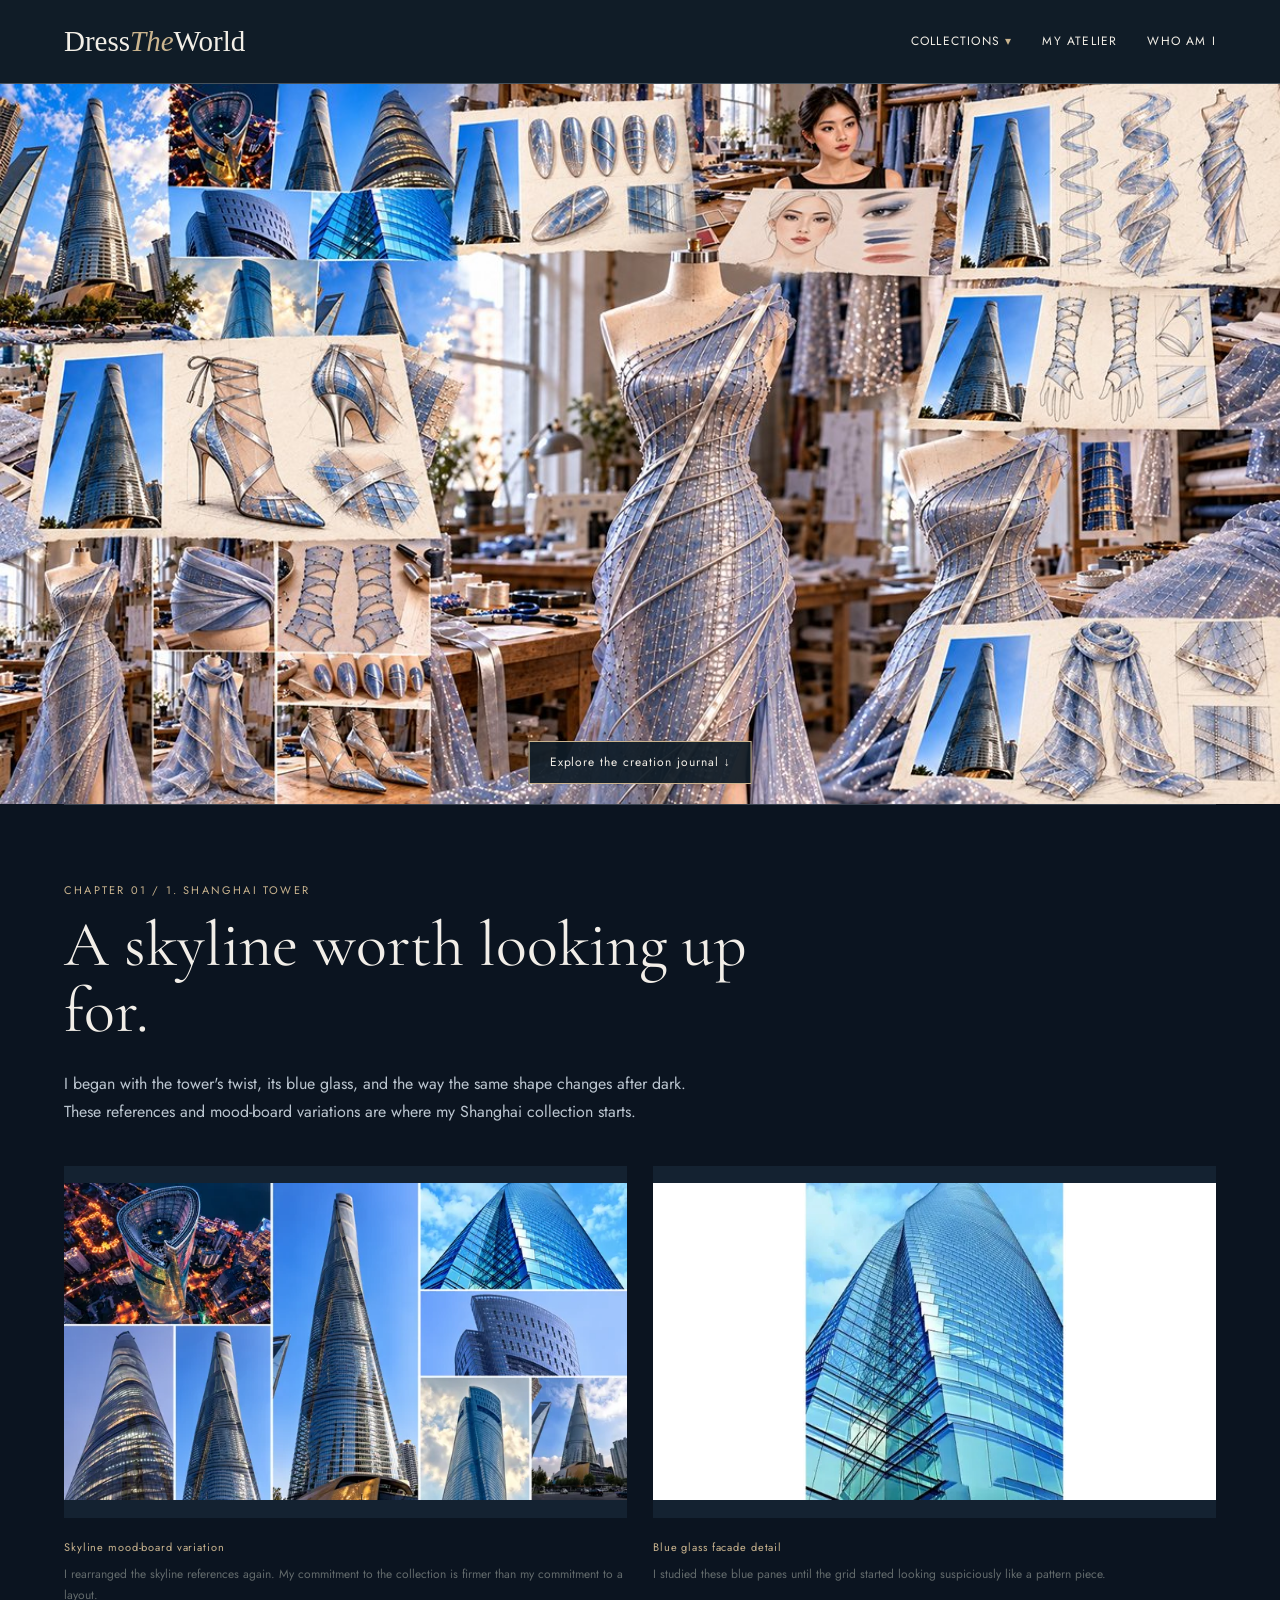
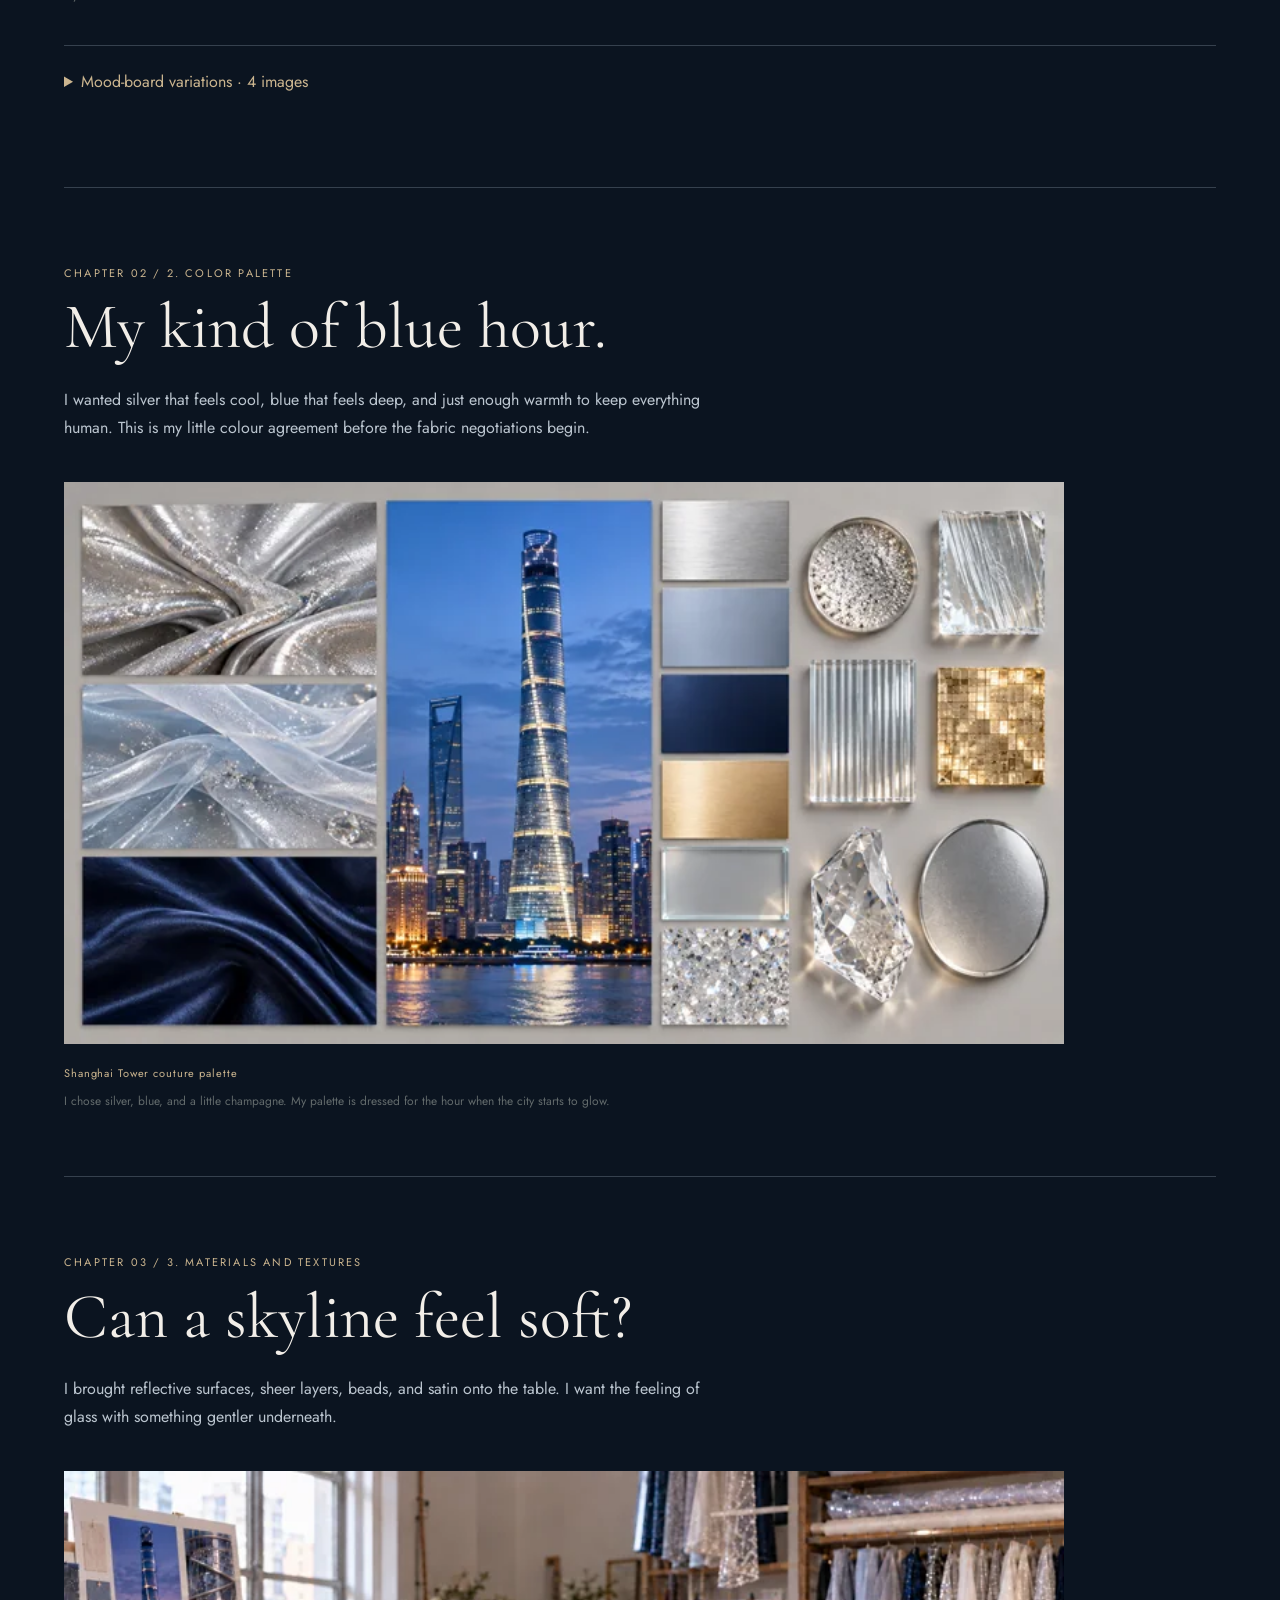
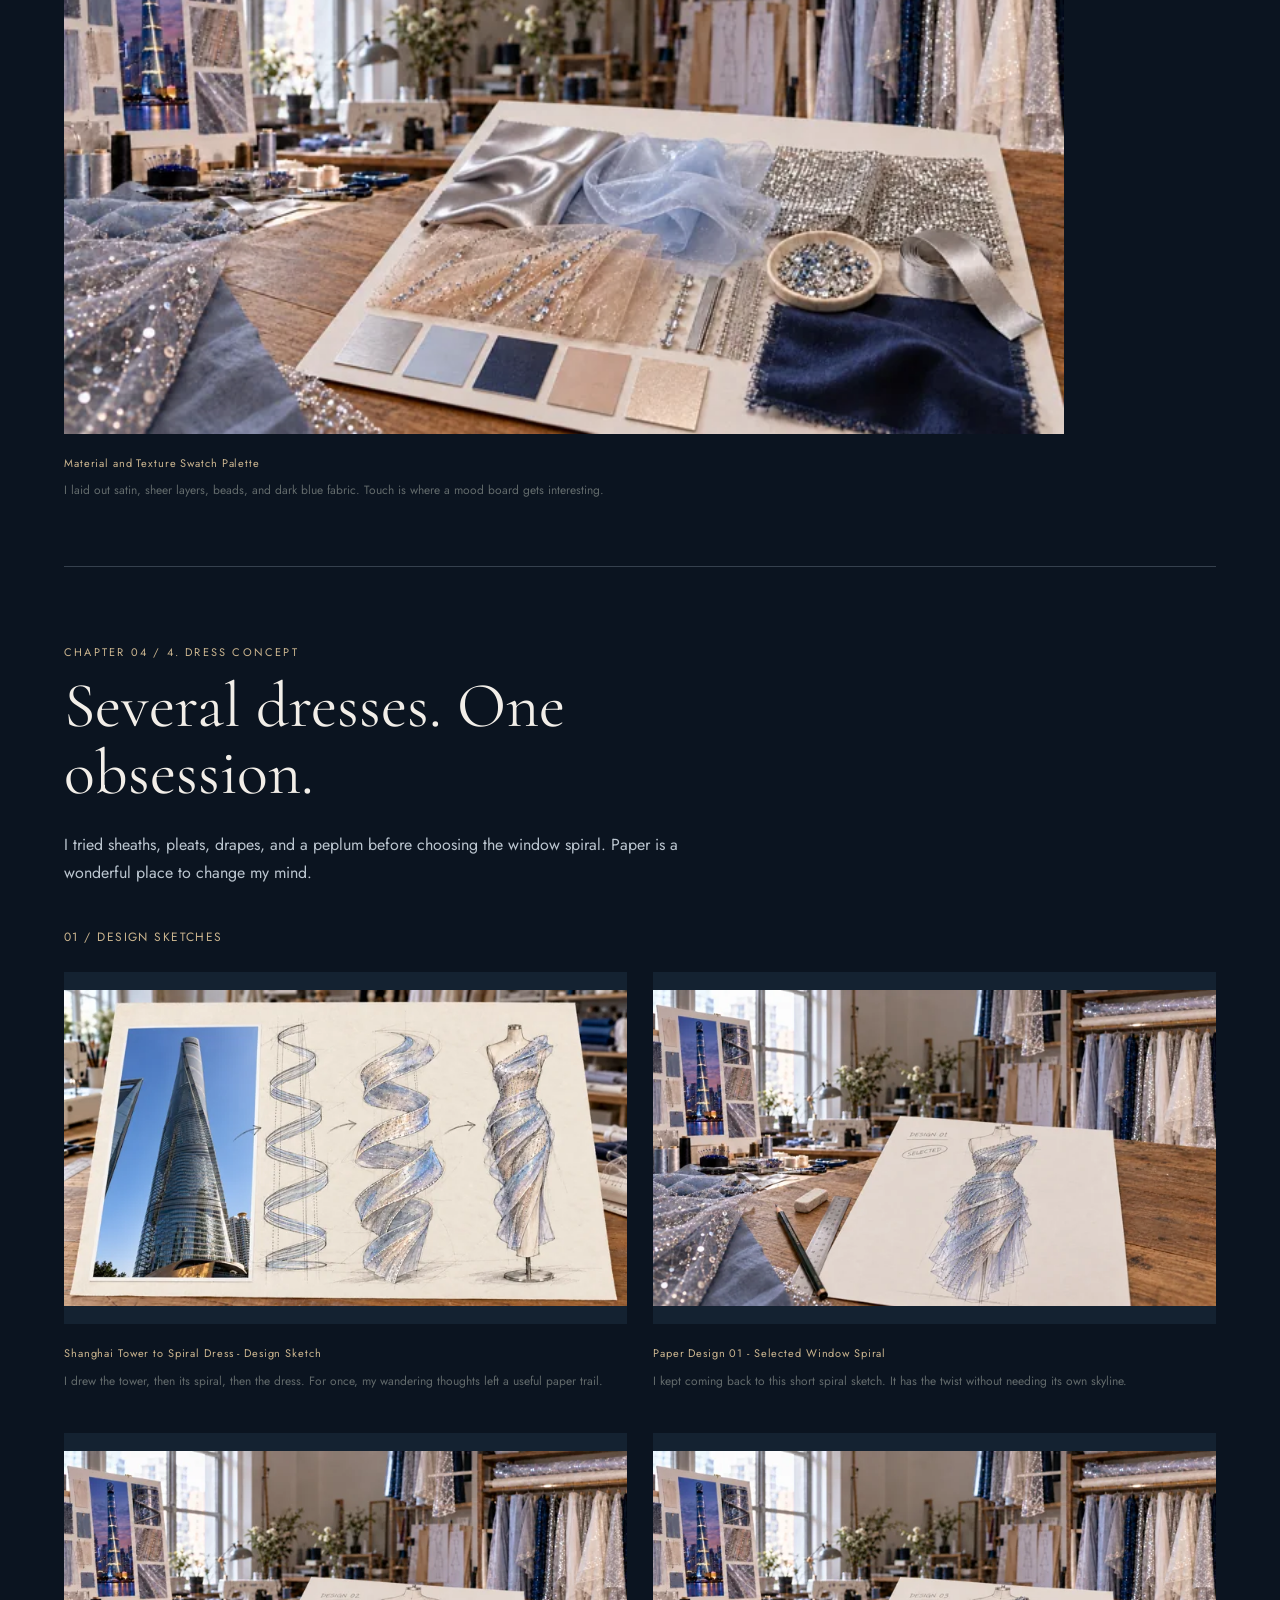
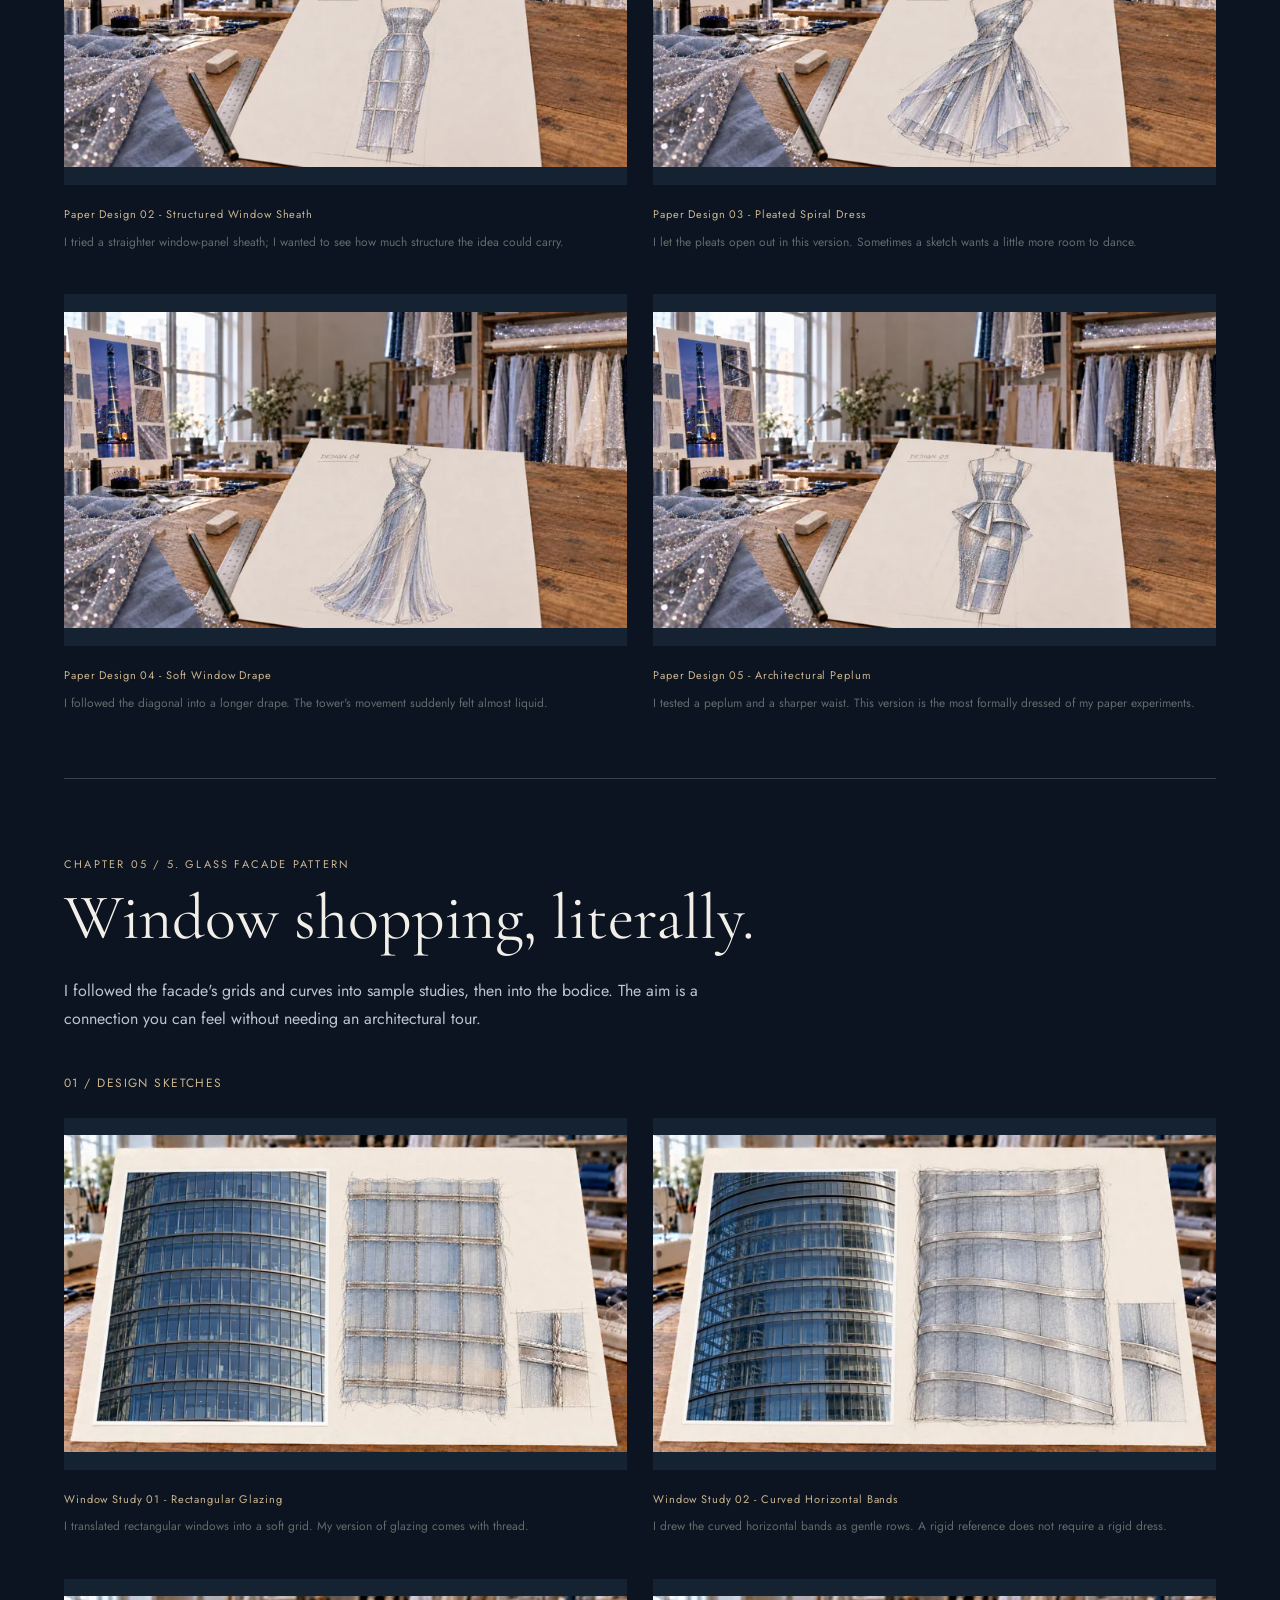
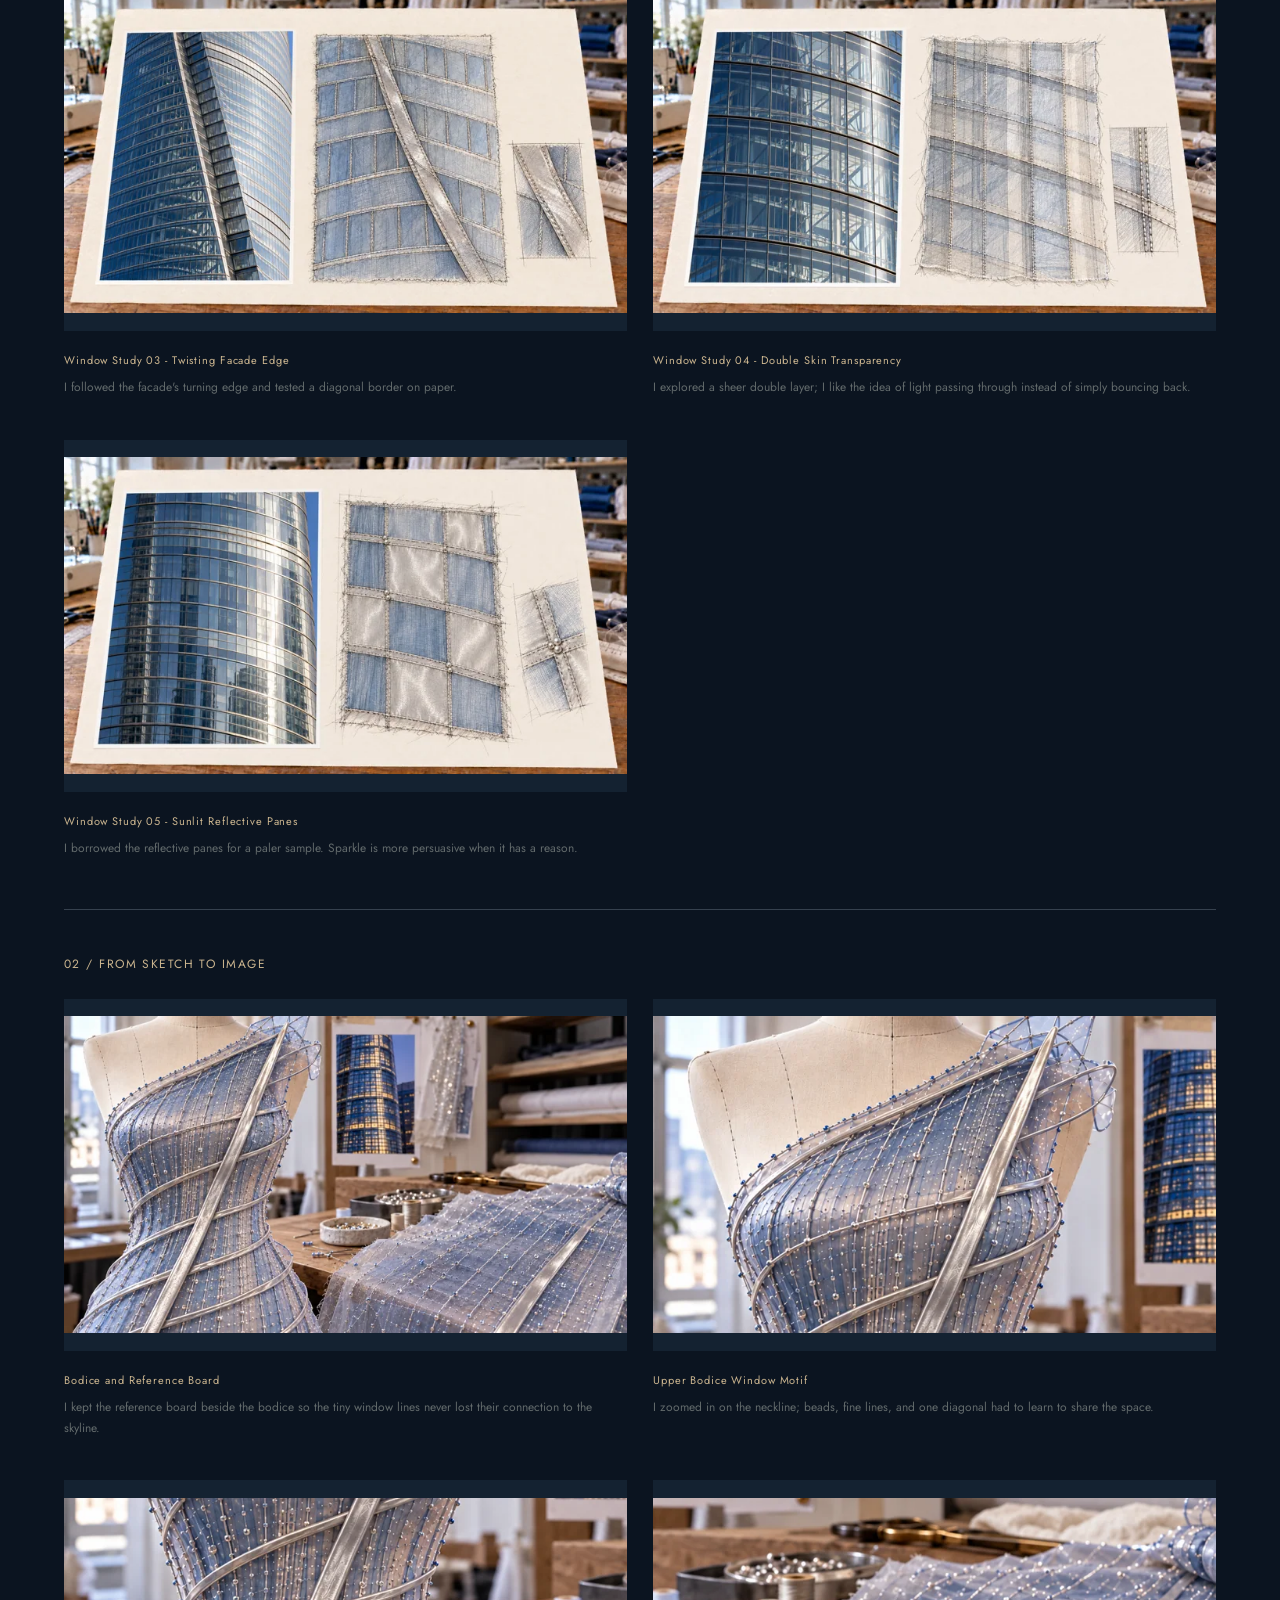
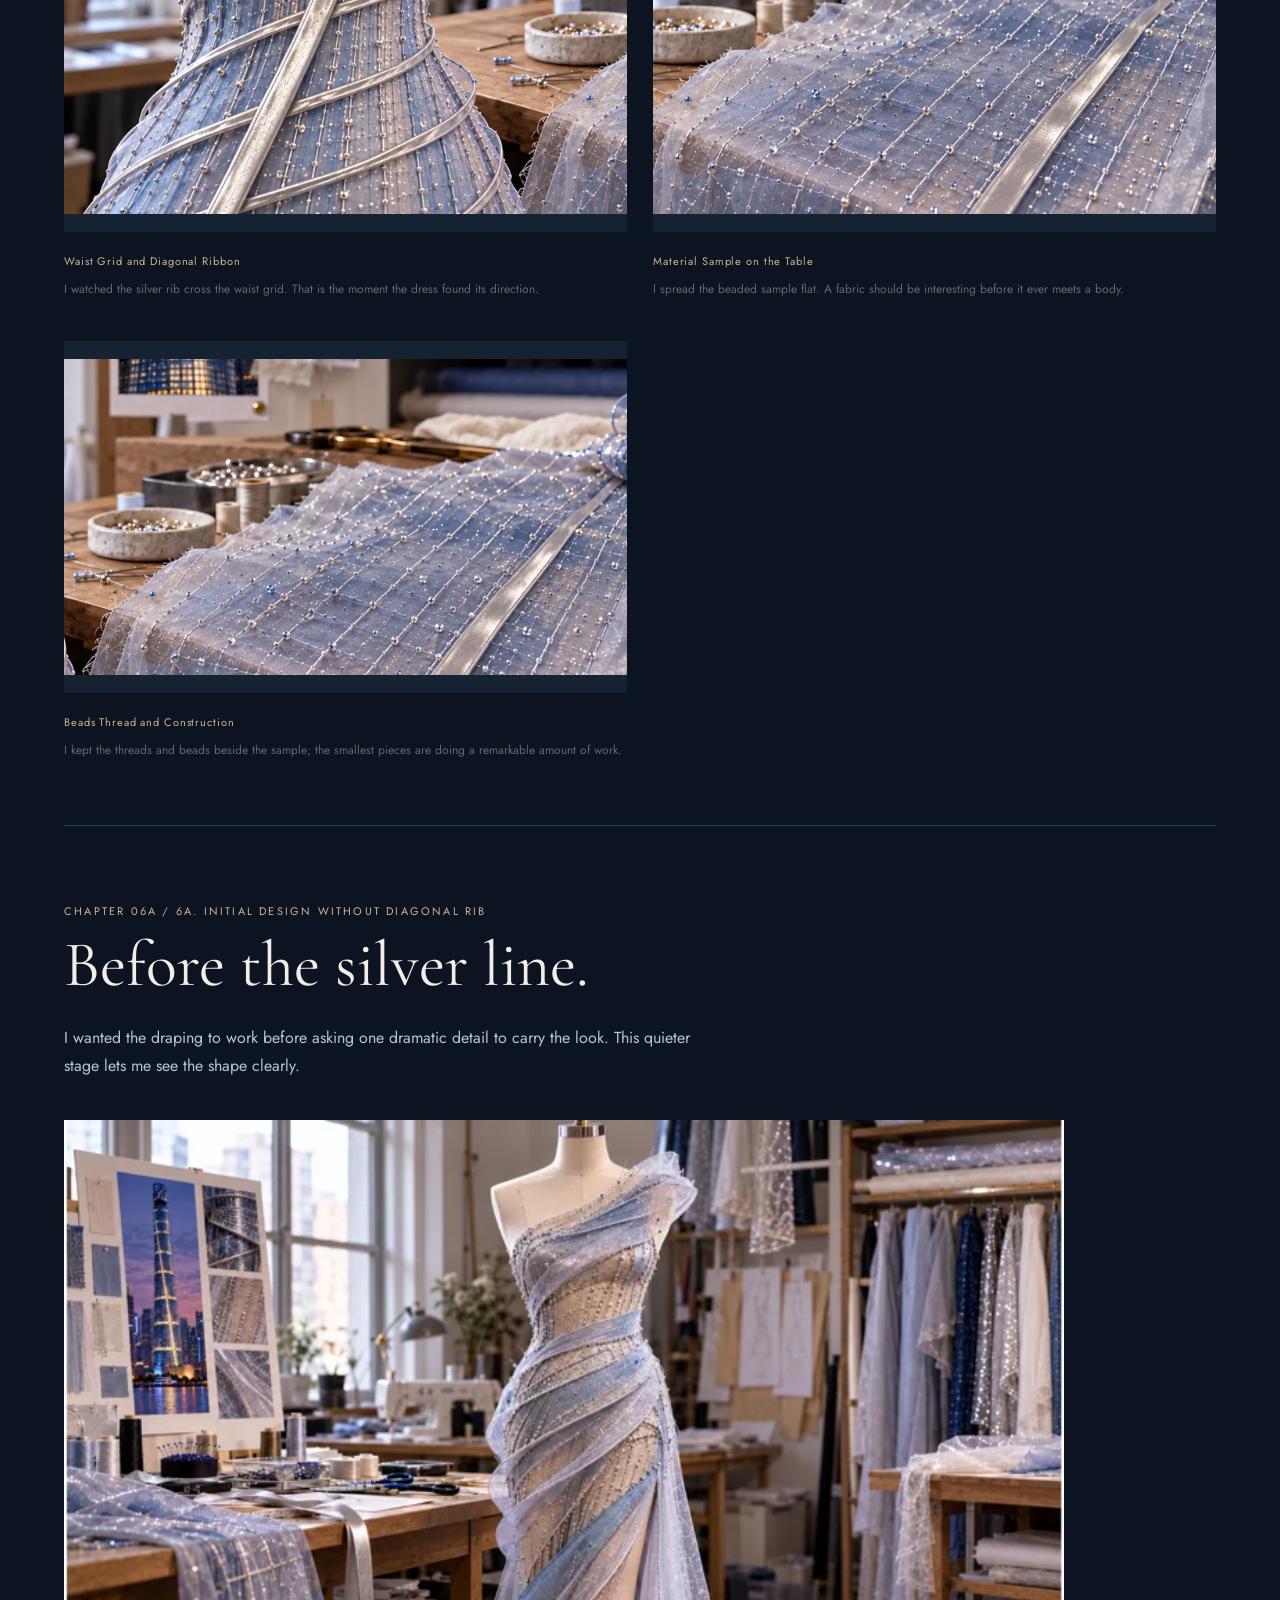
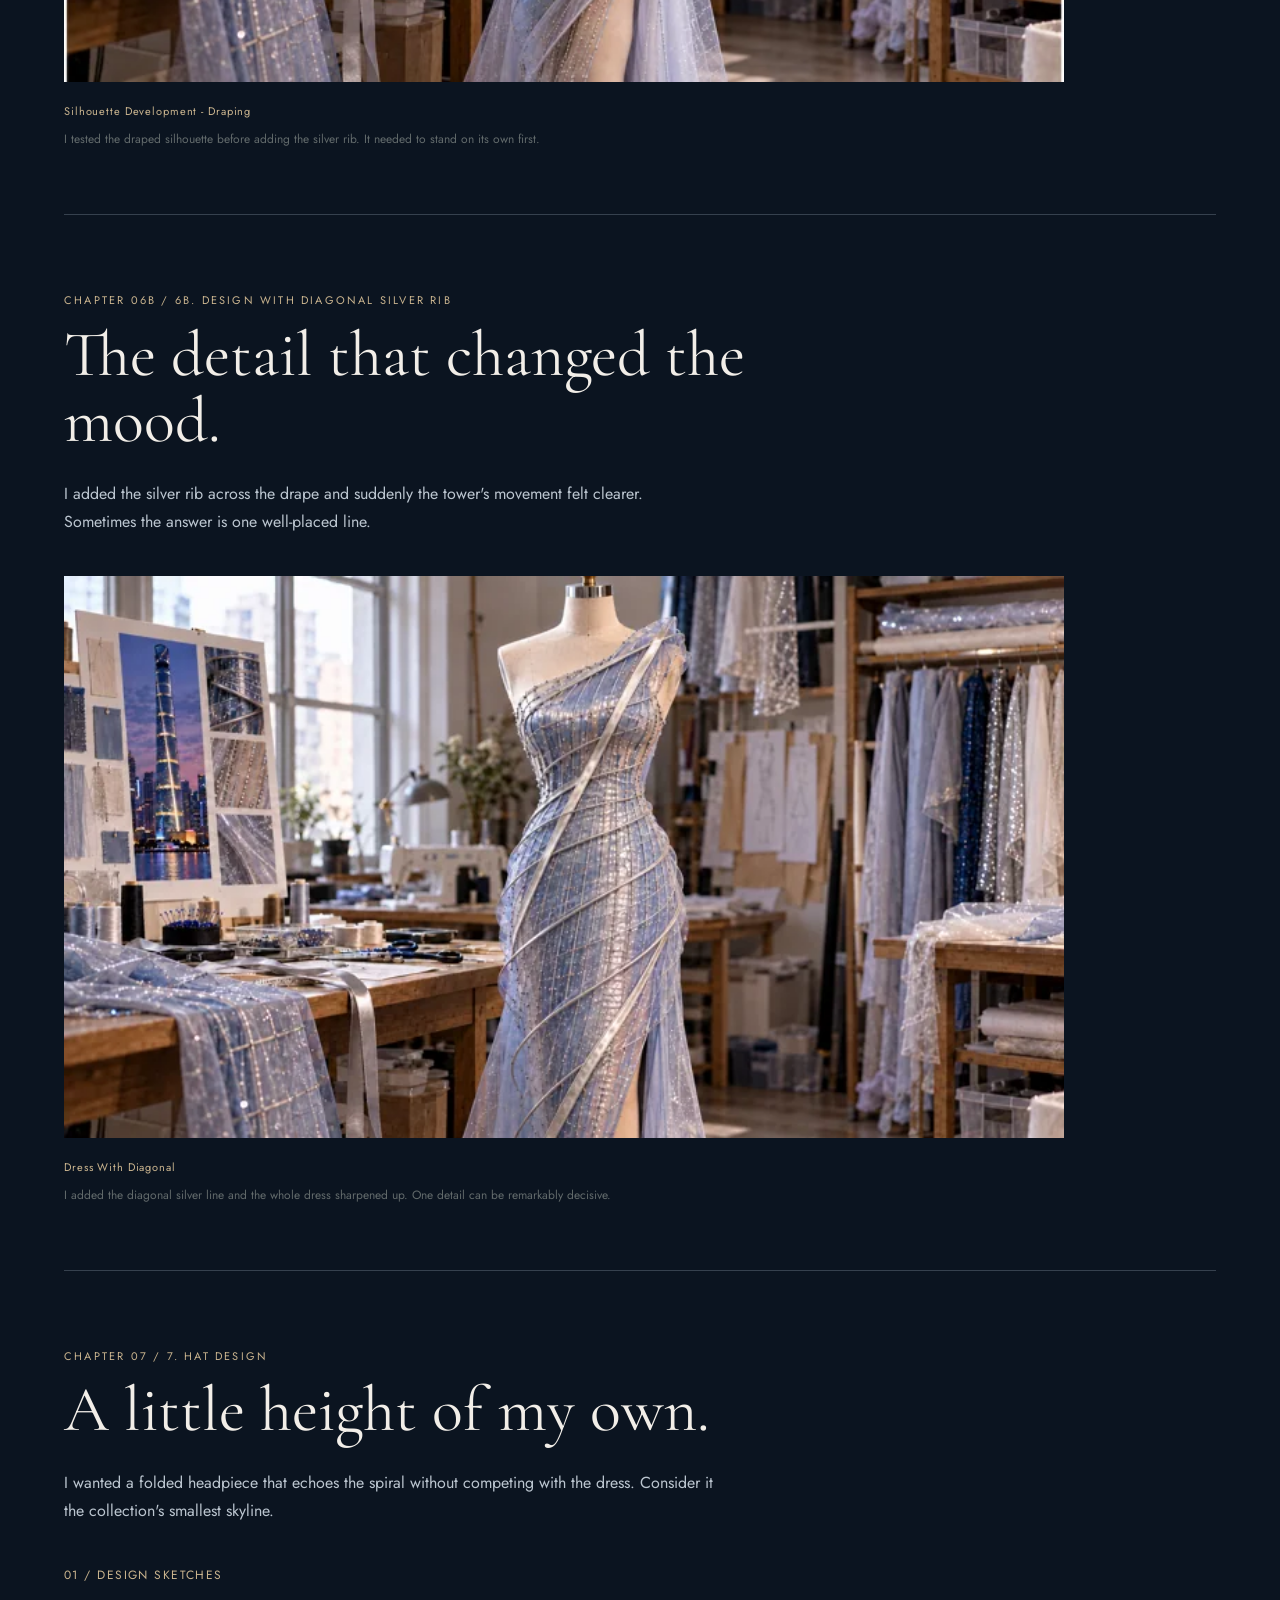
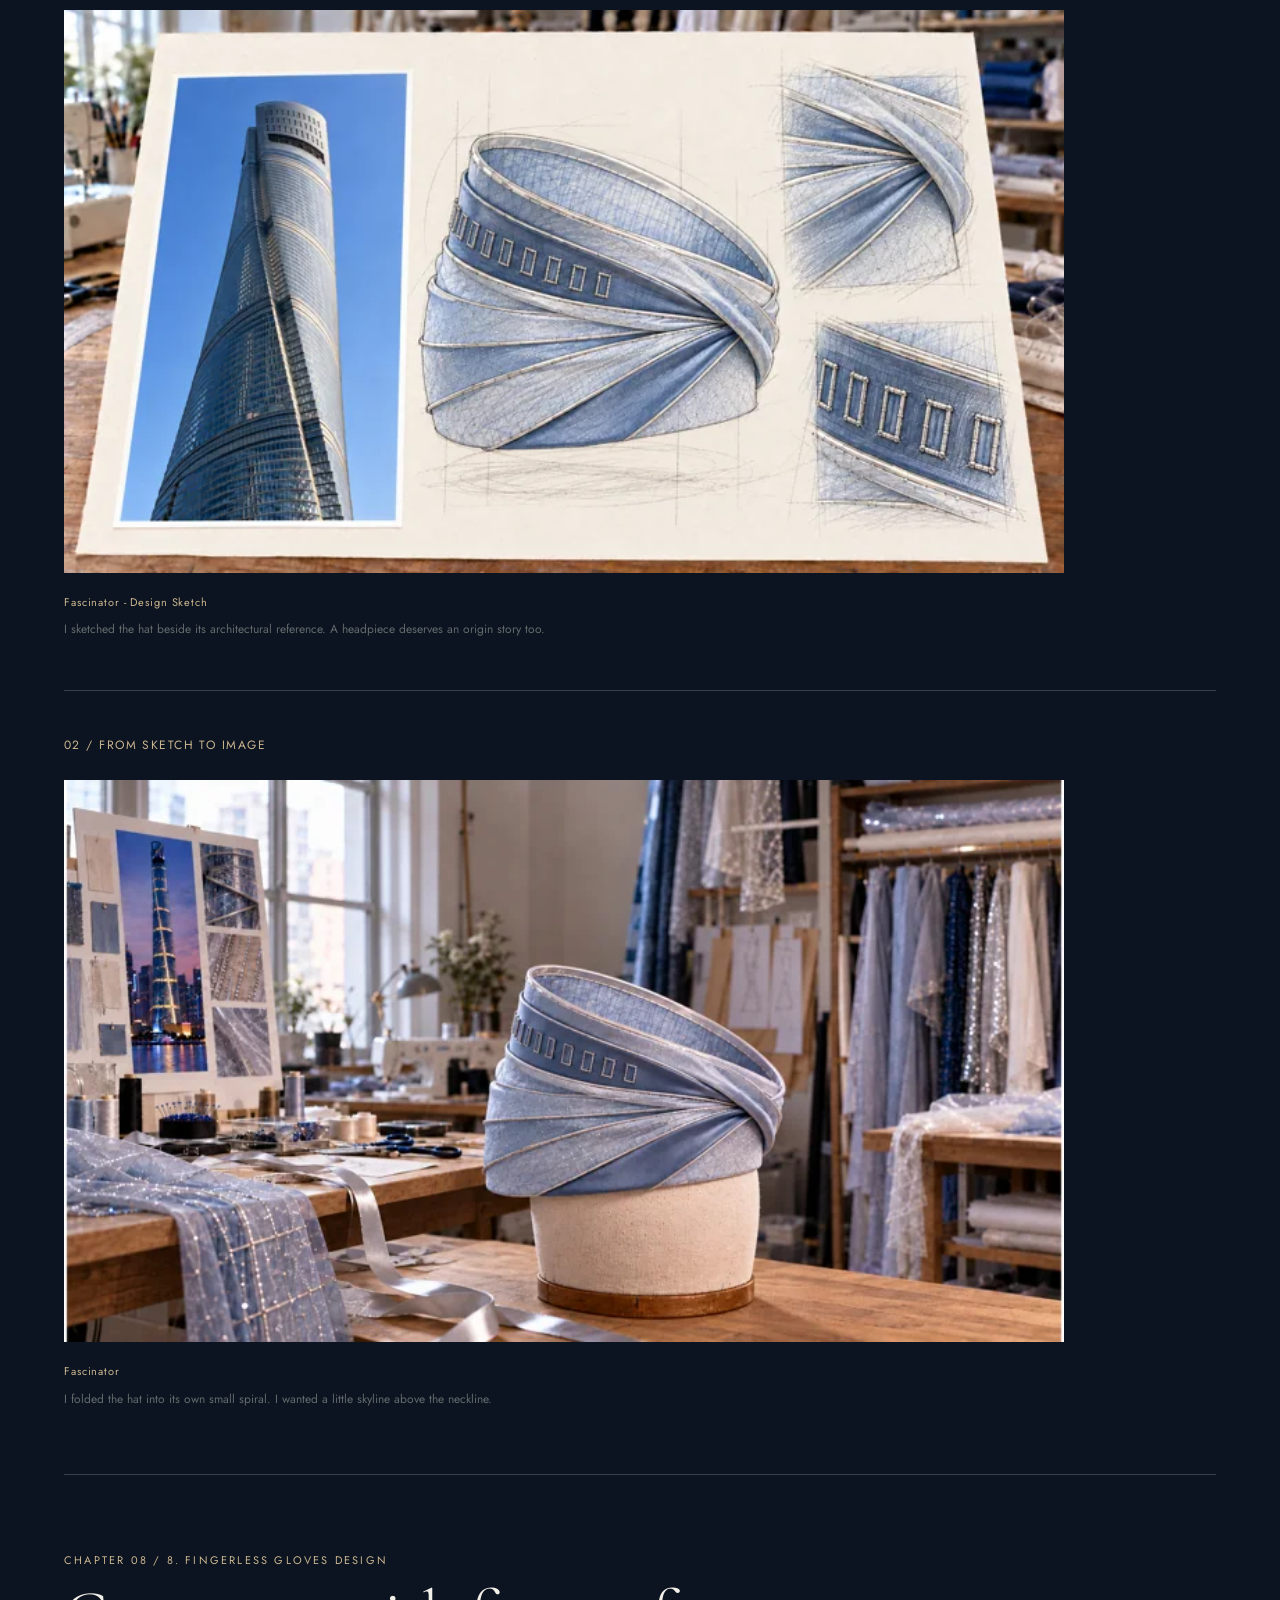
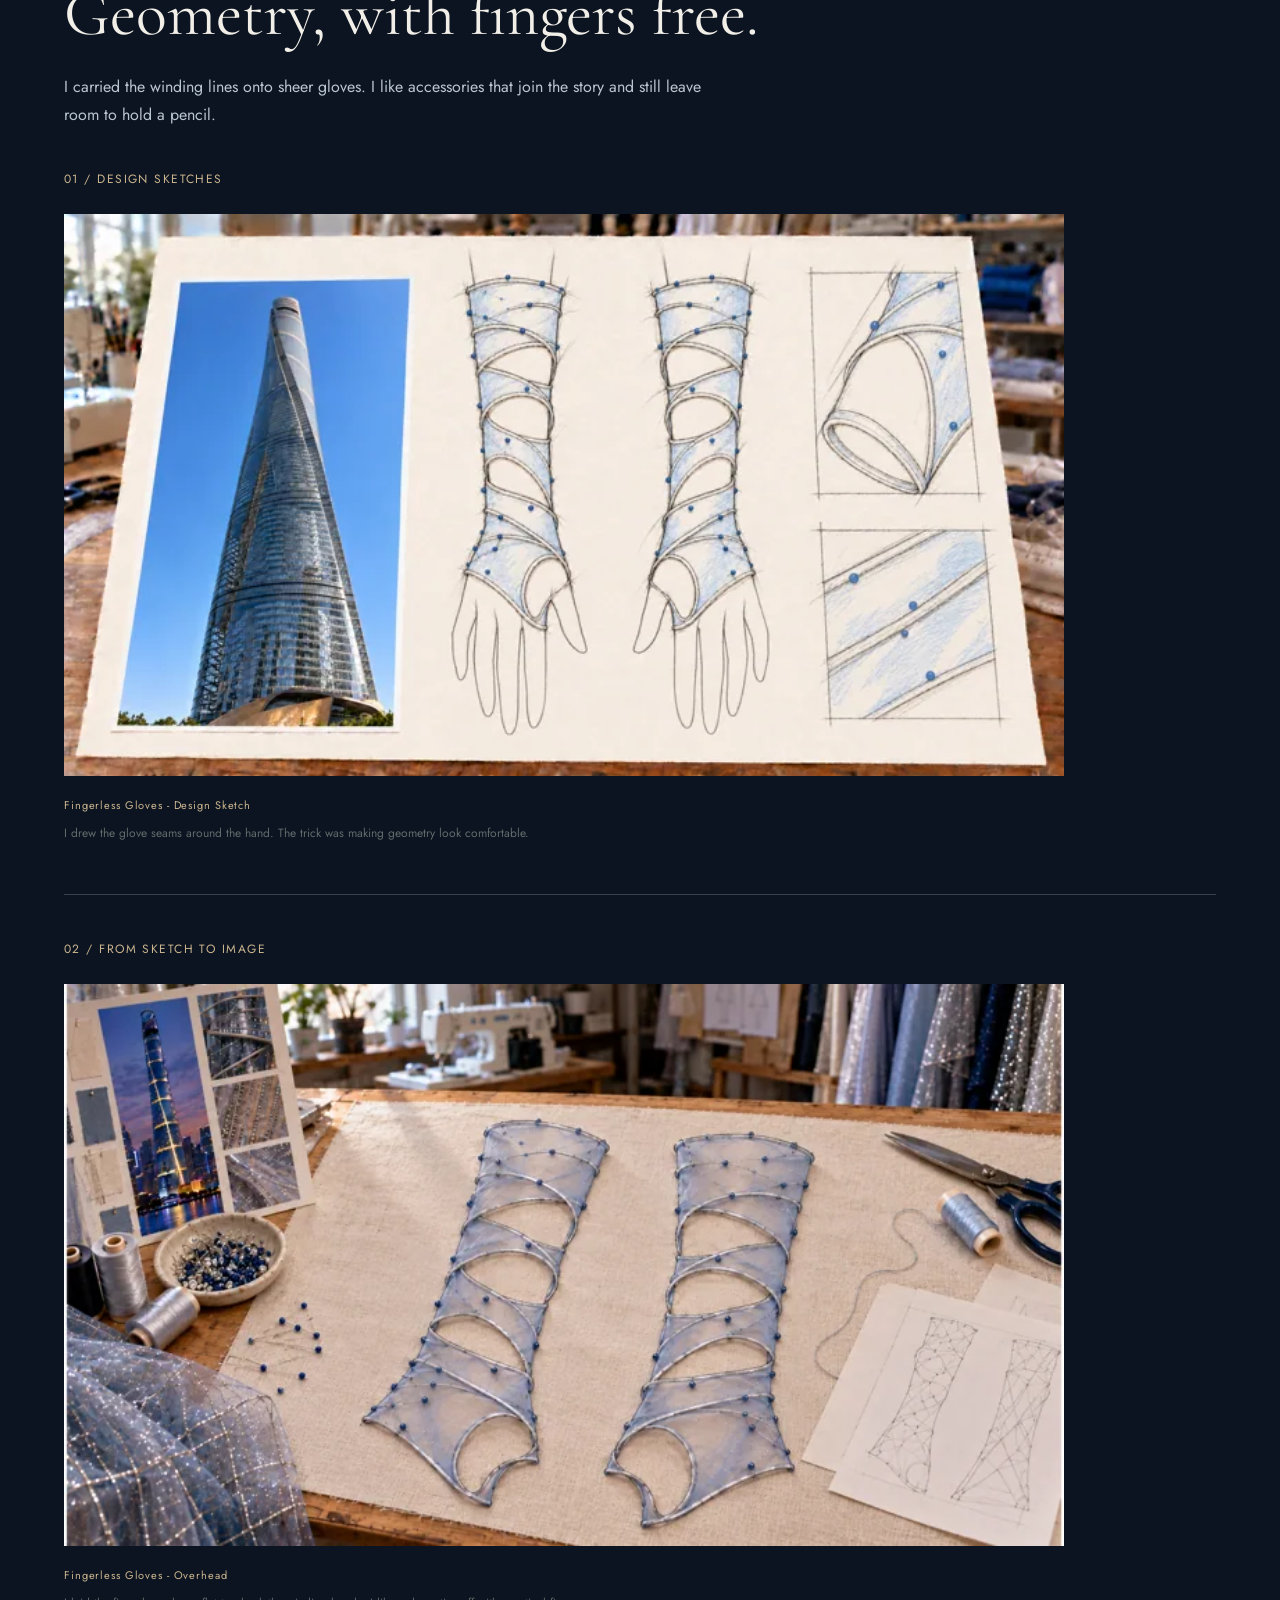
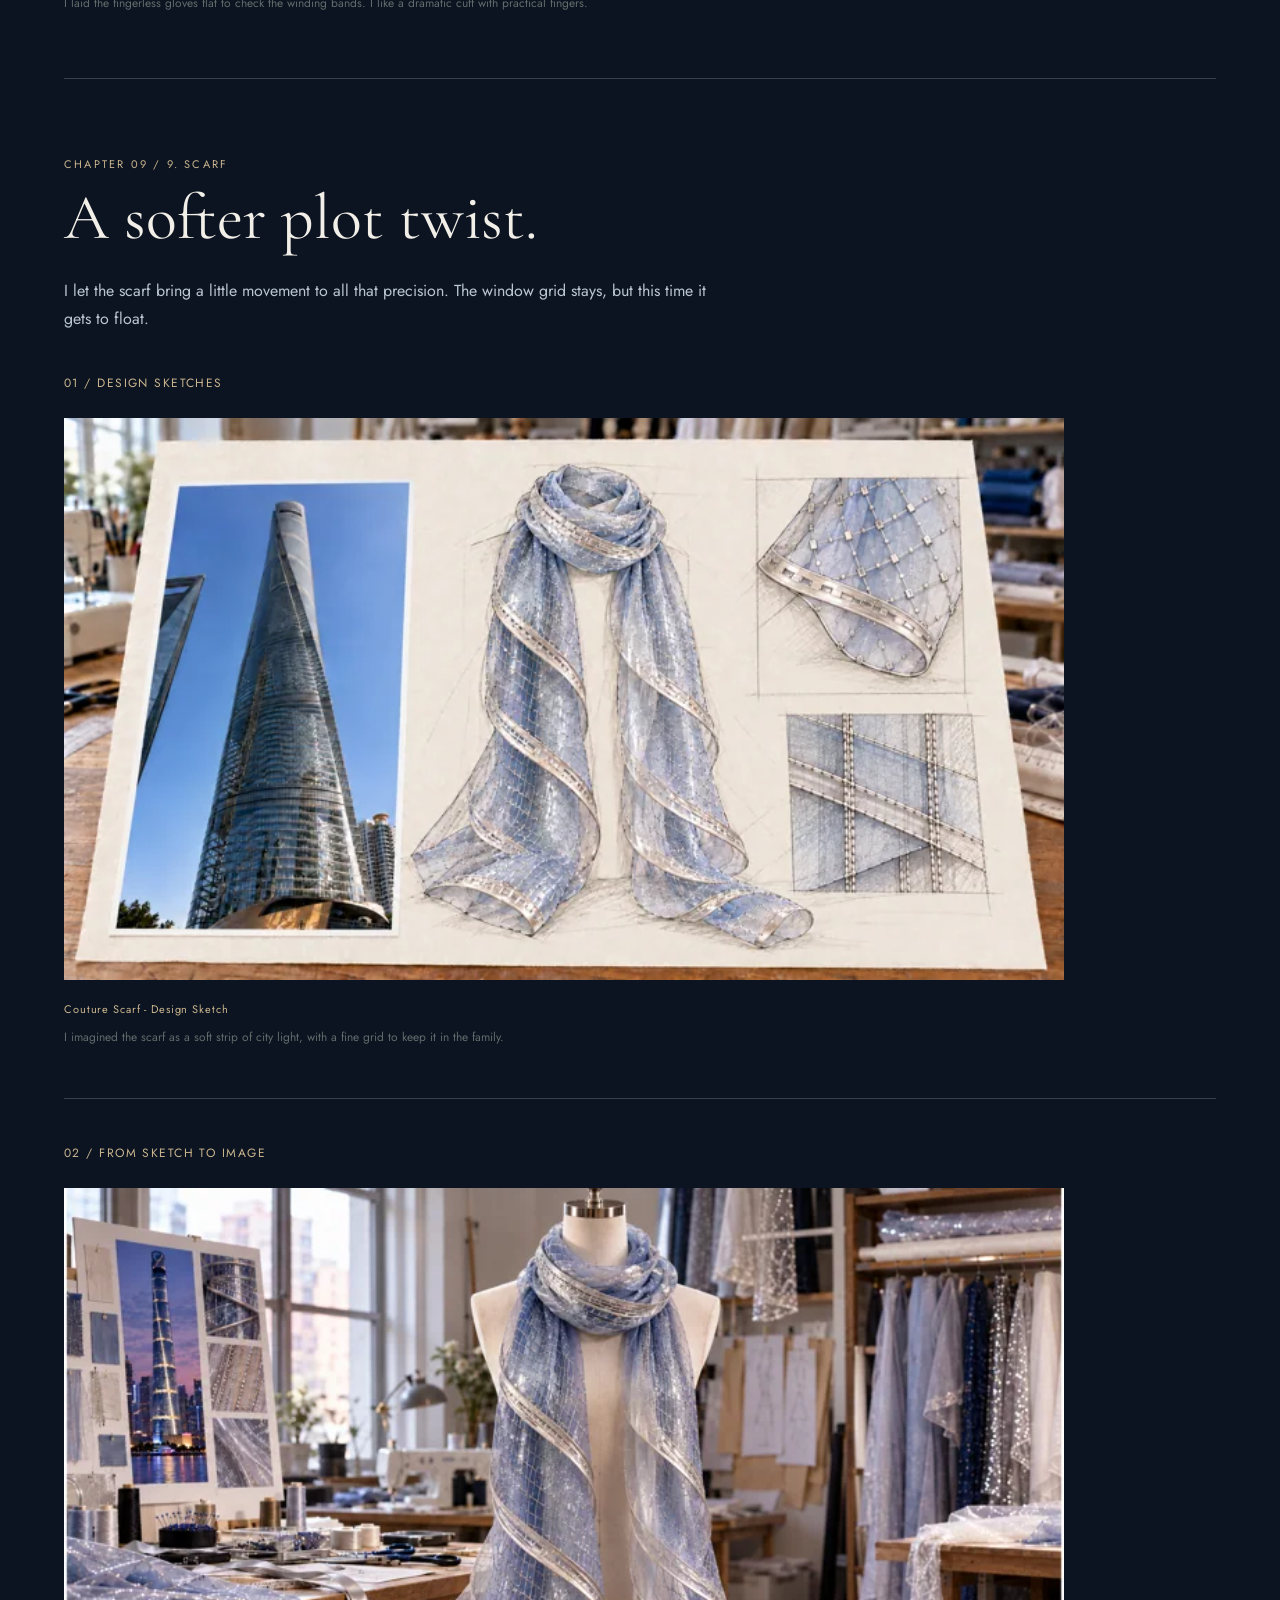
==== commit e2fd631a: "Publish from Pinegrow" ====
--- a/index.html
+++ b/index.html
@@ -28,7 +28,7 @@
             </nav>
         </header>
         <section class="entry-cover" aria-label="Shanghai Tower collection mood board">
-            <img src="images/shanghai-entry.png" width="1672" height="941" fetchpriority="high" alt="Shanghai Tower collection collage: architectural references, spiral dress in the atelier, and sketches of the dress, gloves, scarf, shoes and makeup"><a class="entry-scroll" href="#shanghai-tower">Explore the creation journal ↓</a>
+            <img src="images/shanghai-entry.w1200-c0.jpg" width="1400" height="941" fetchpriority="high" alt="Shanghai Tower collection collage: architectural references, spiral dress in the atelier, and sketches of the dress, gloves, scarf, shoes and makeup"><a class="entry-scroll" href="#shanghai-tower">Explore the creation journal ↓</a>
         </section>
         <main>
             <article class="chapter" id="chapter-01">
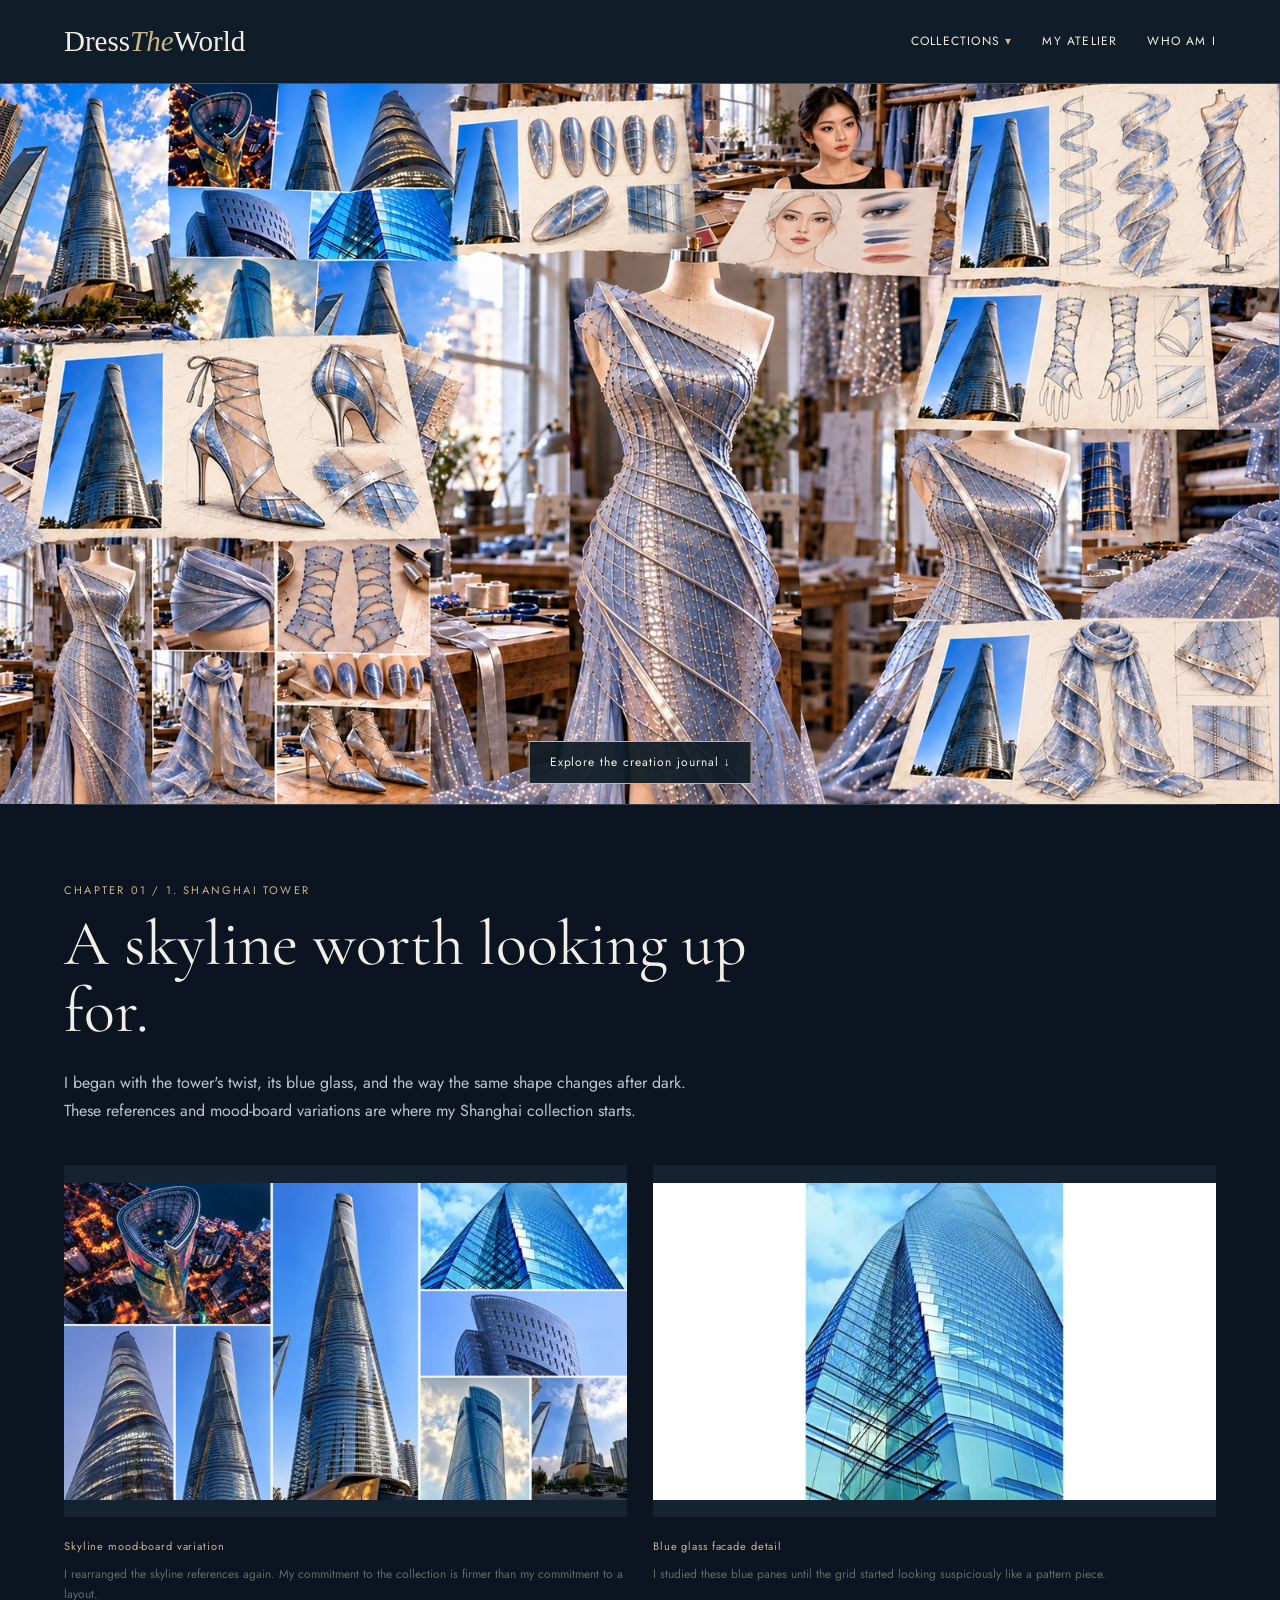
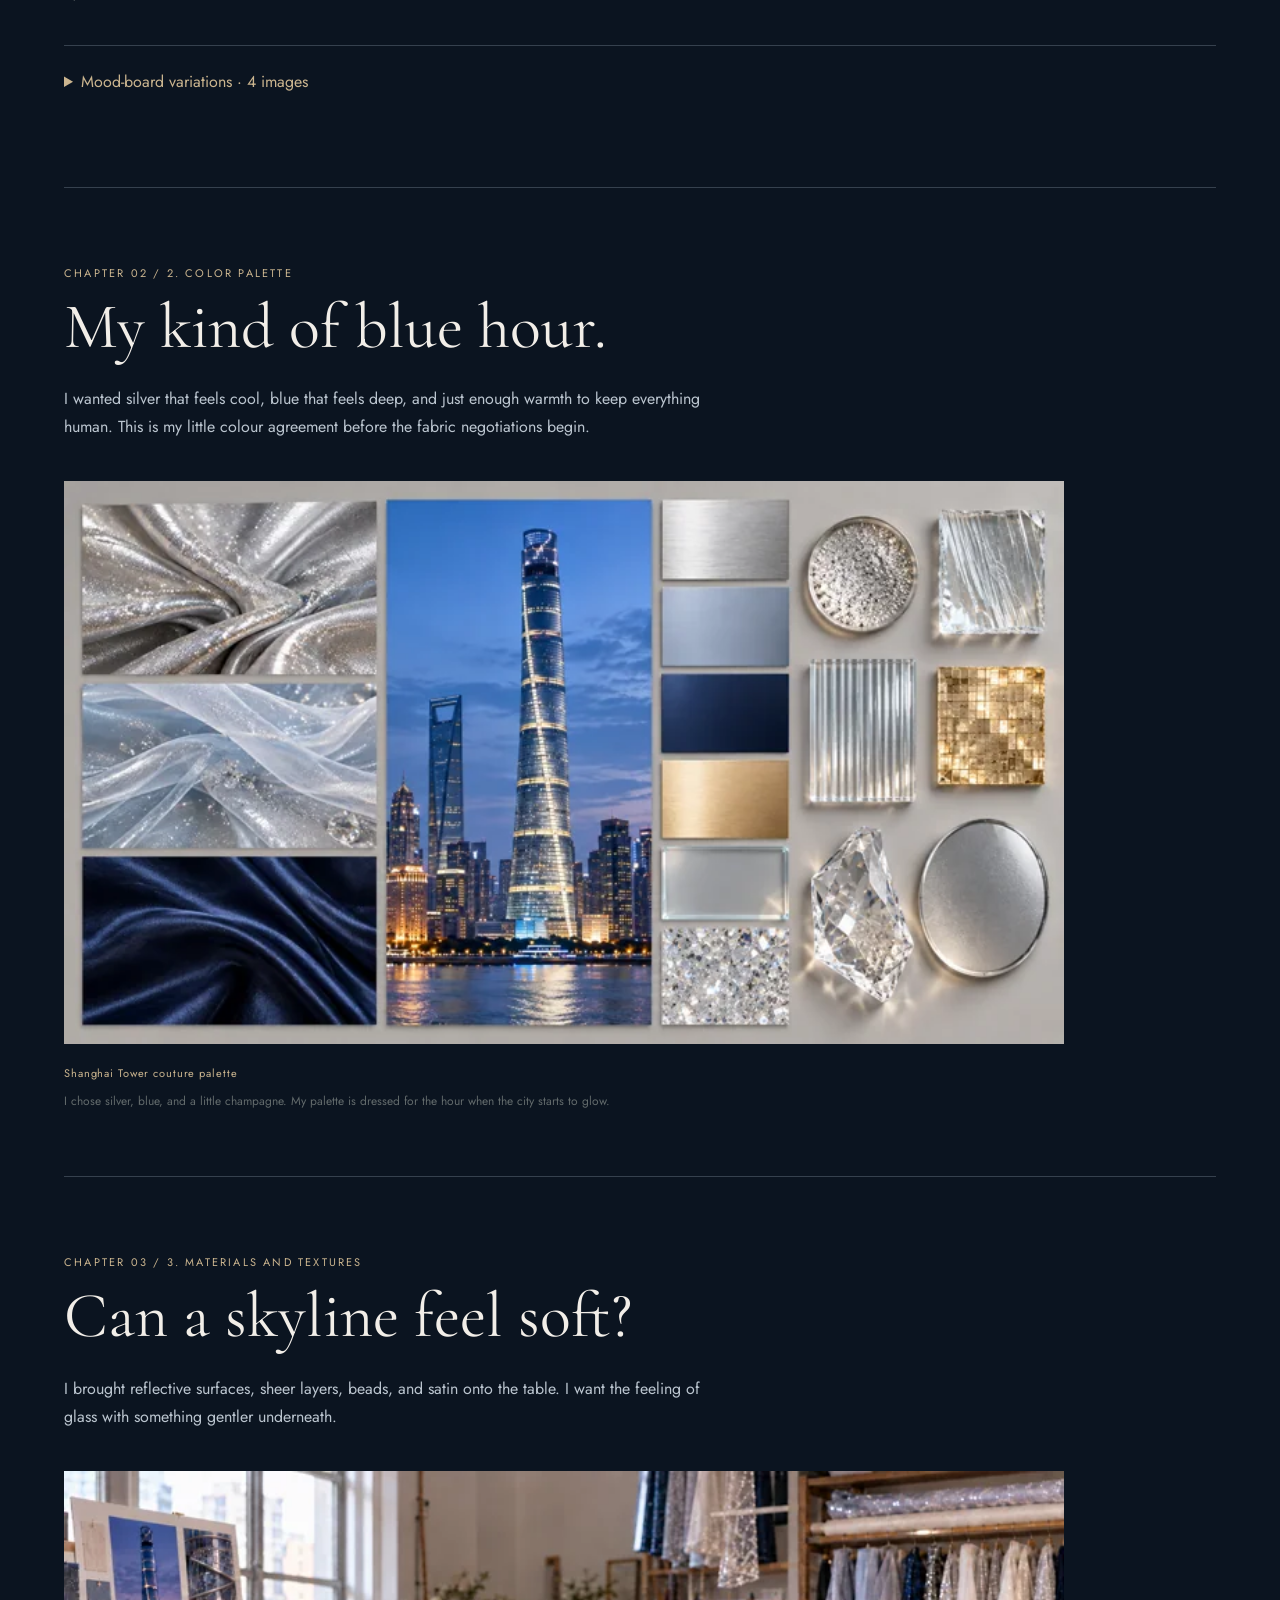
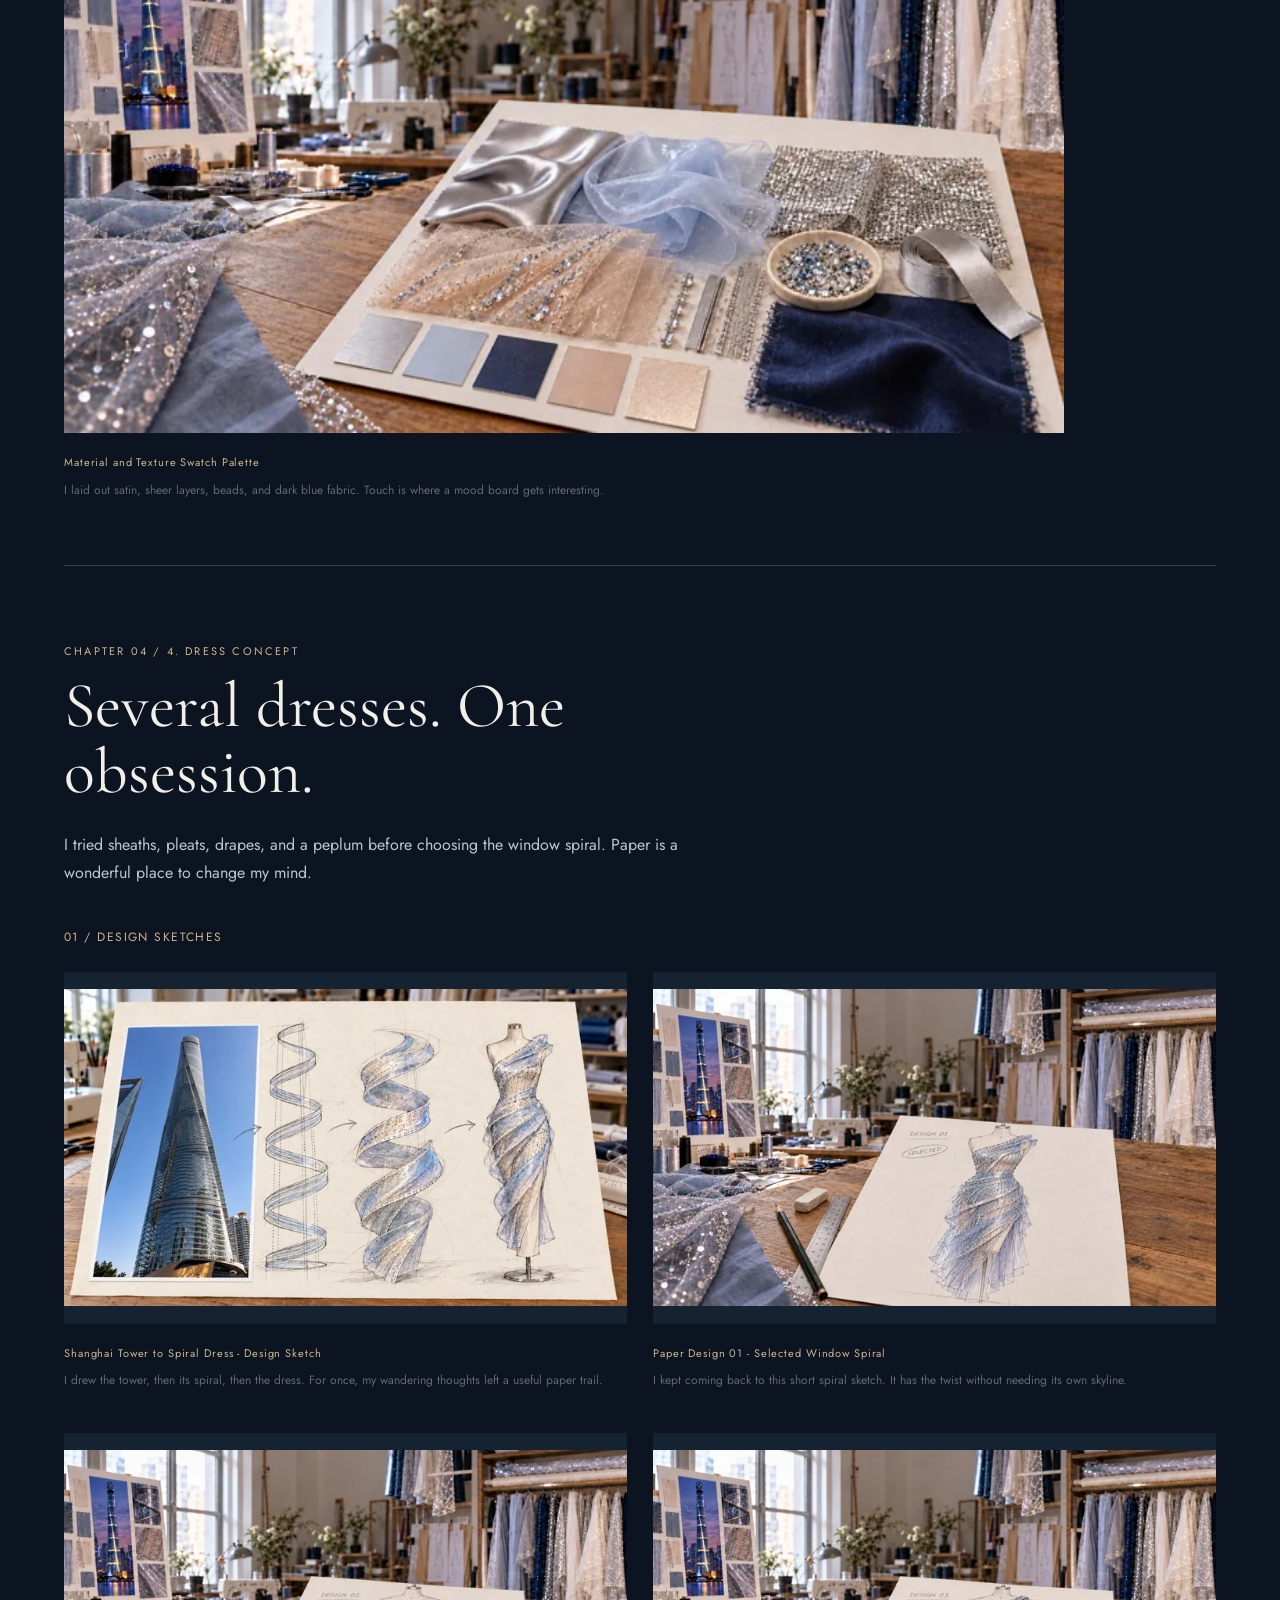
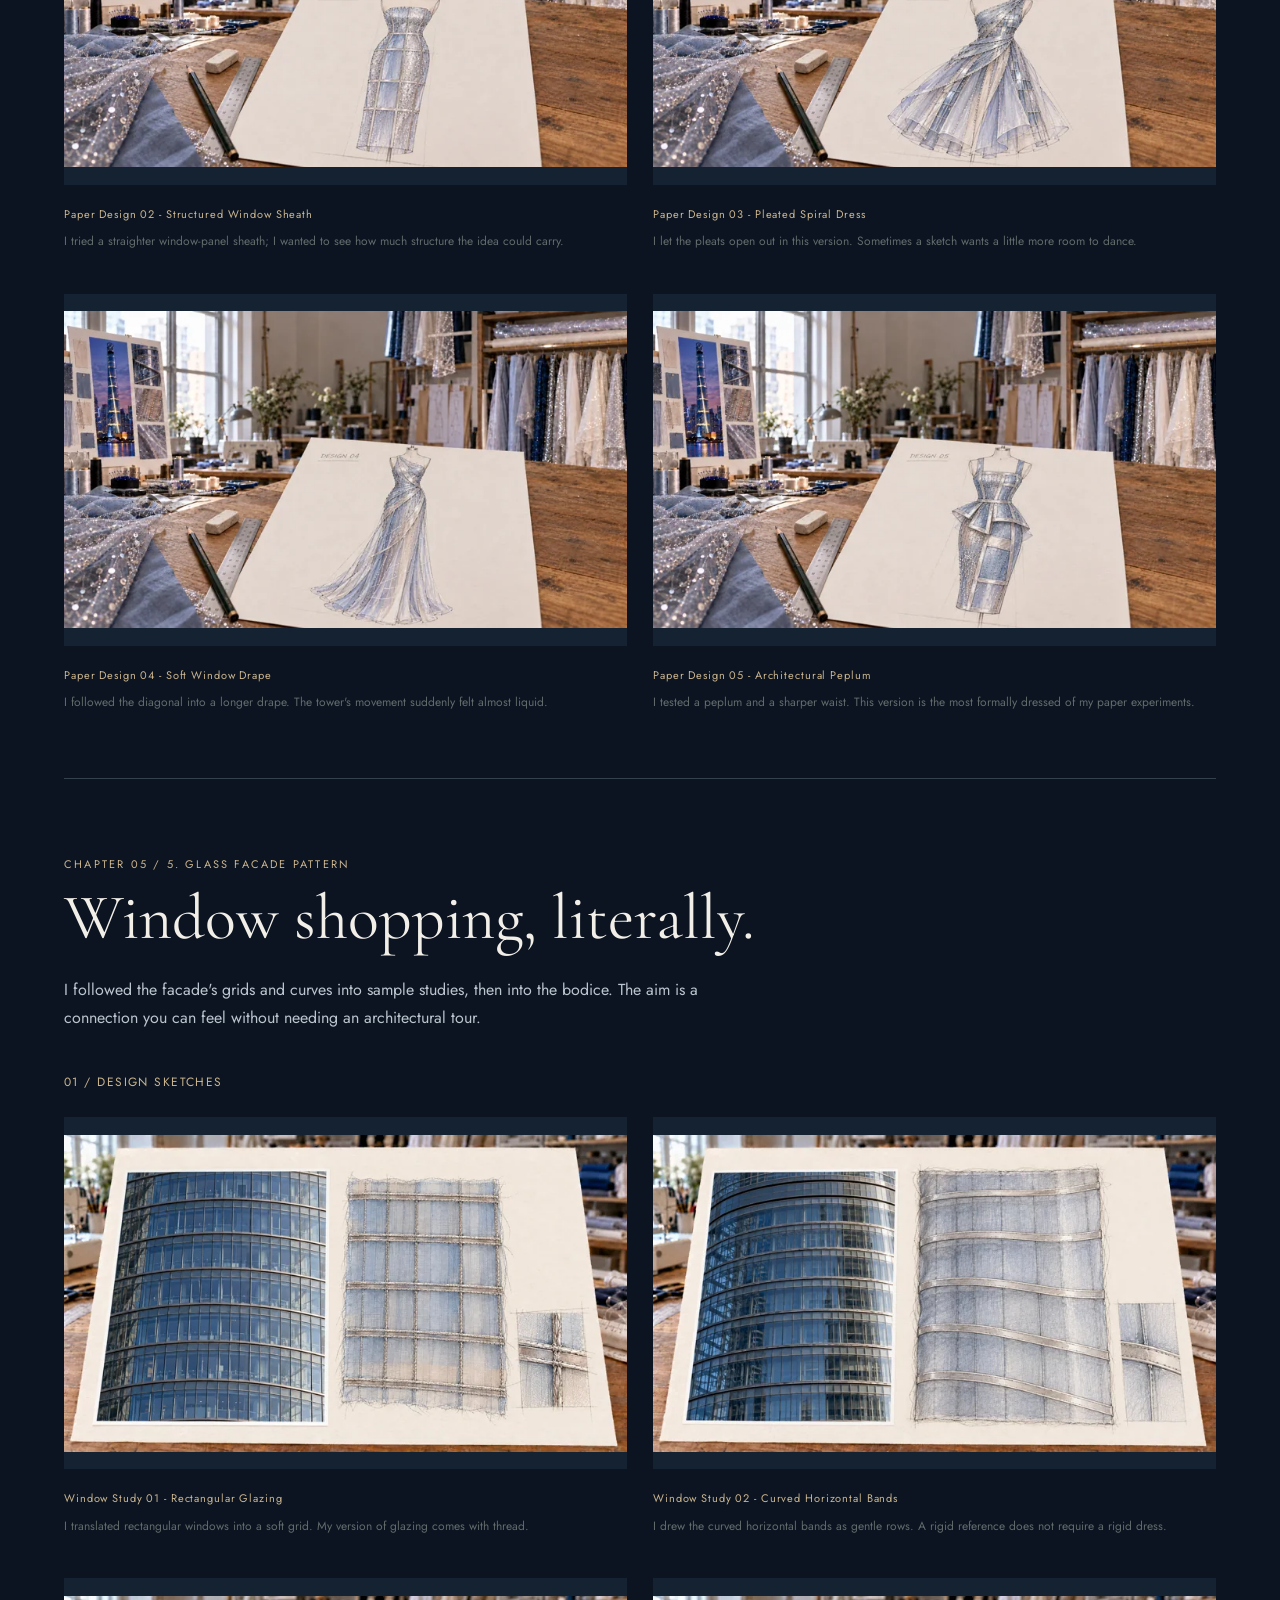
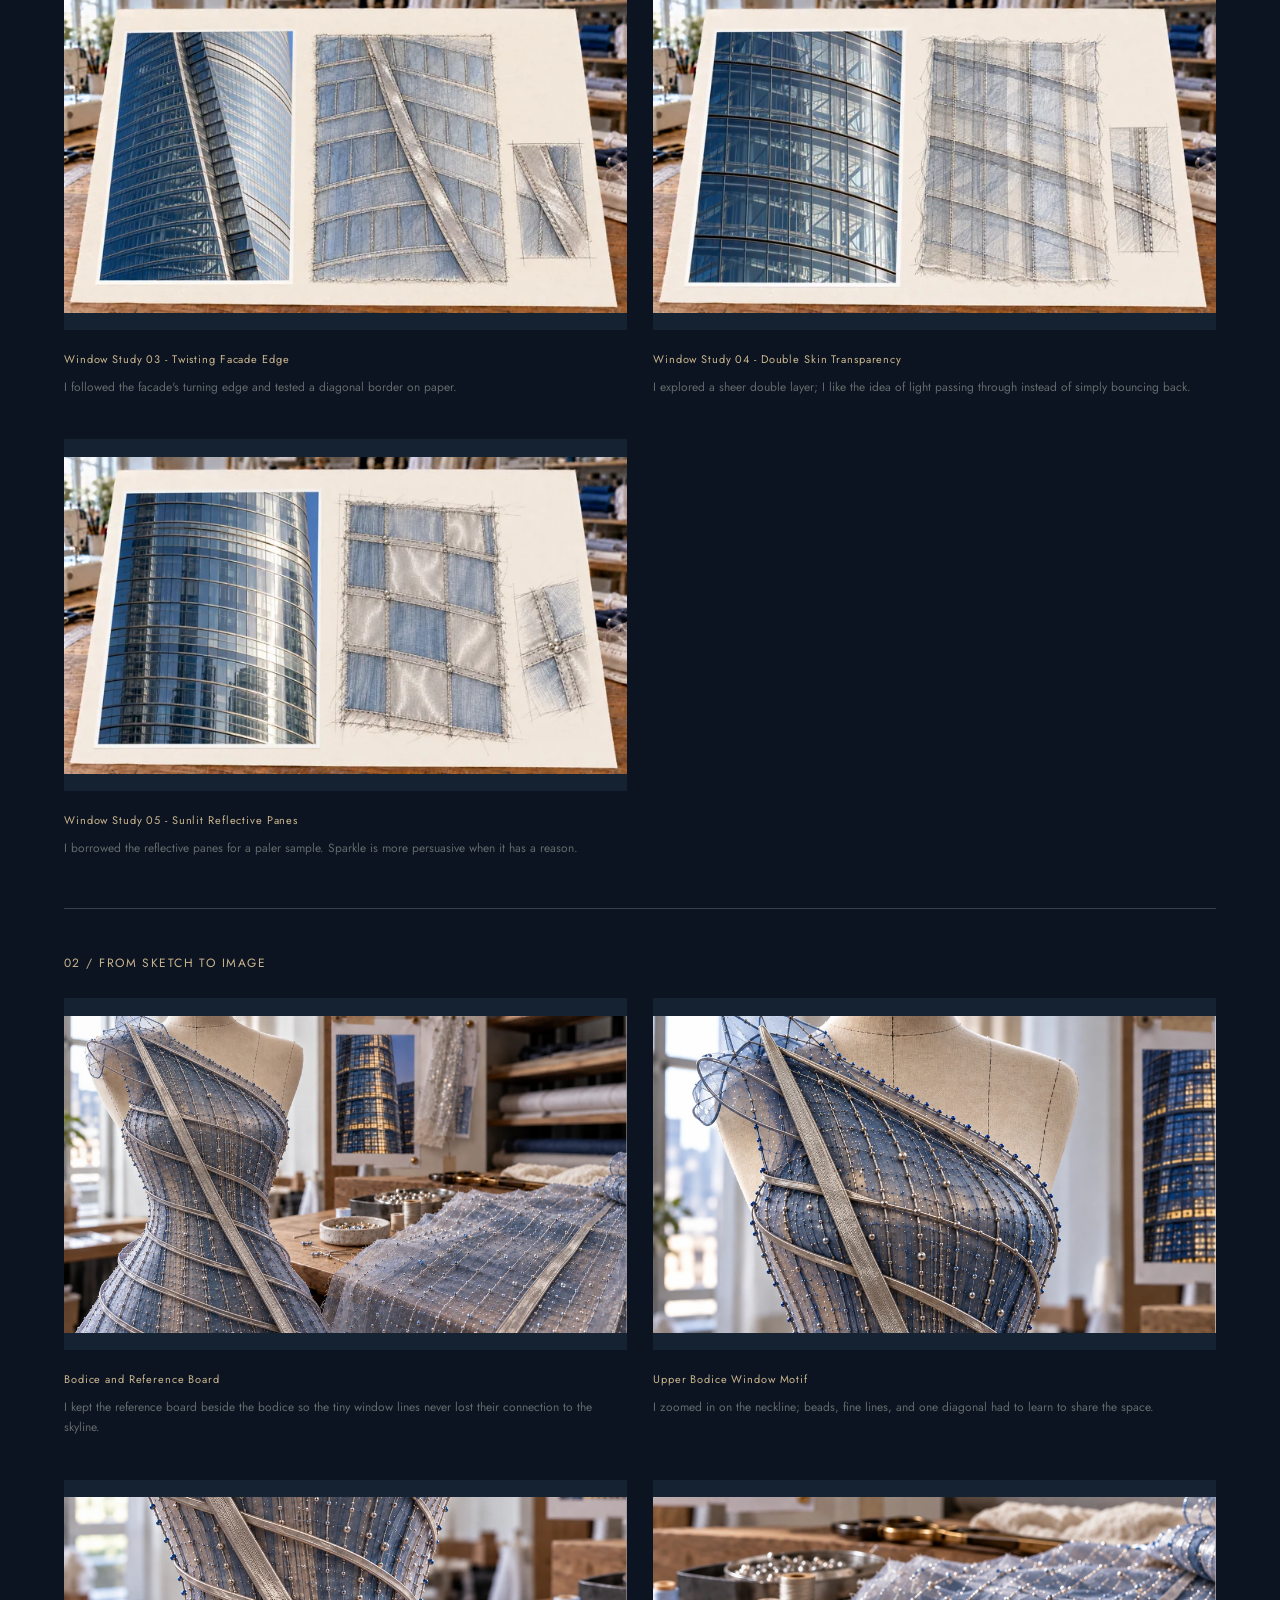
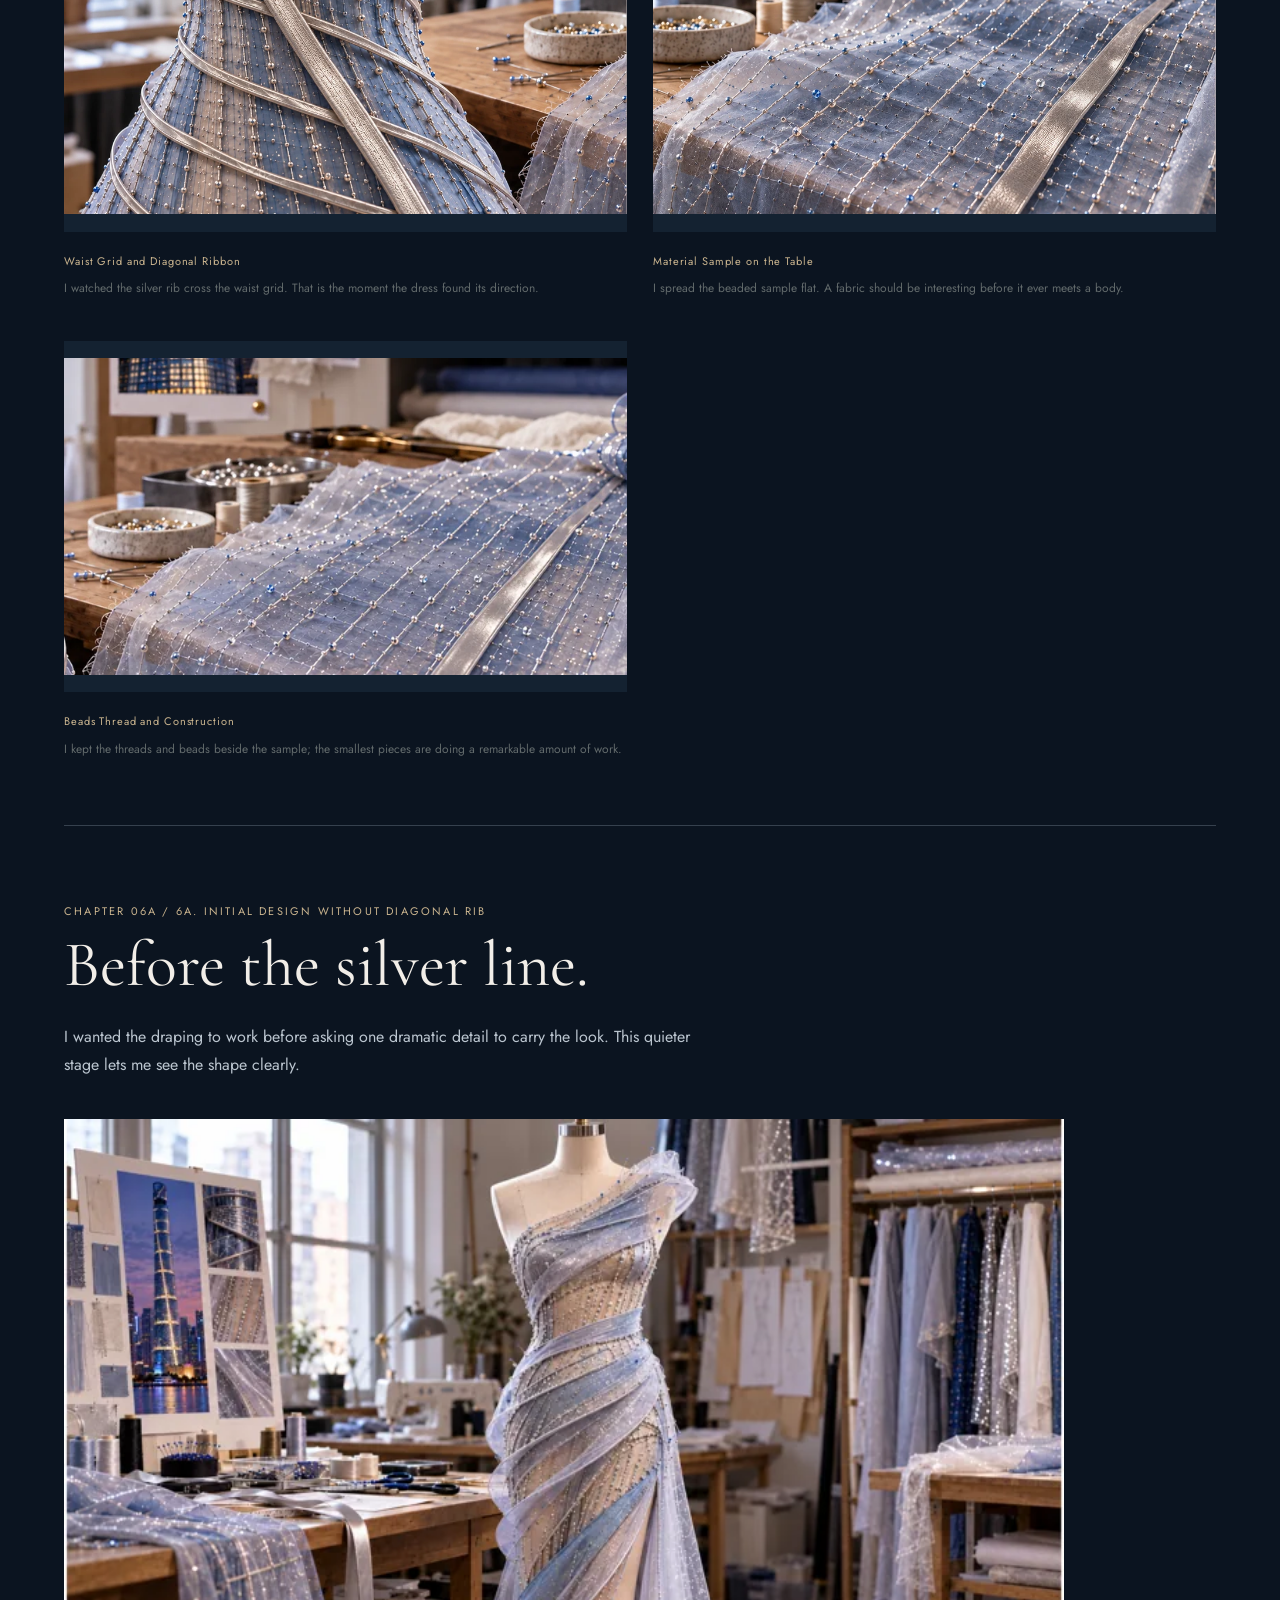
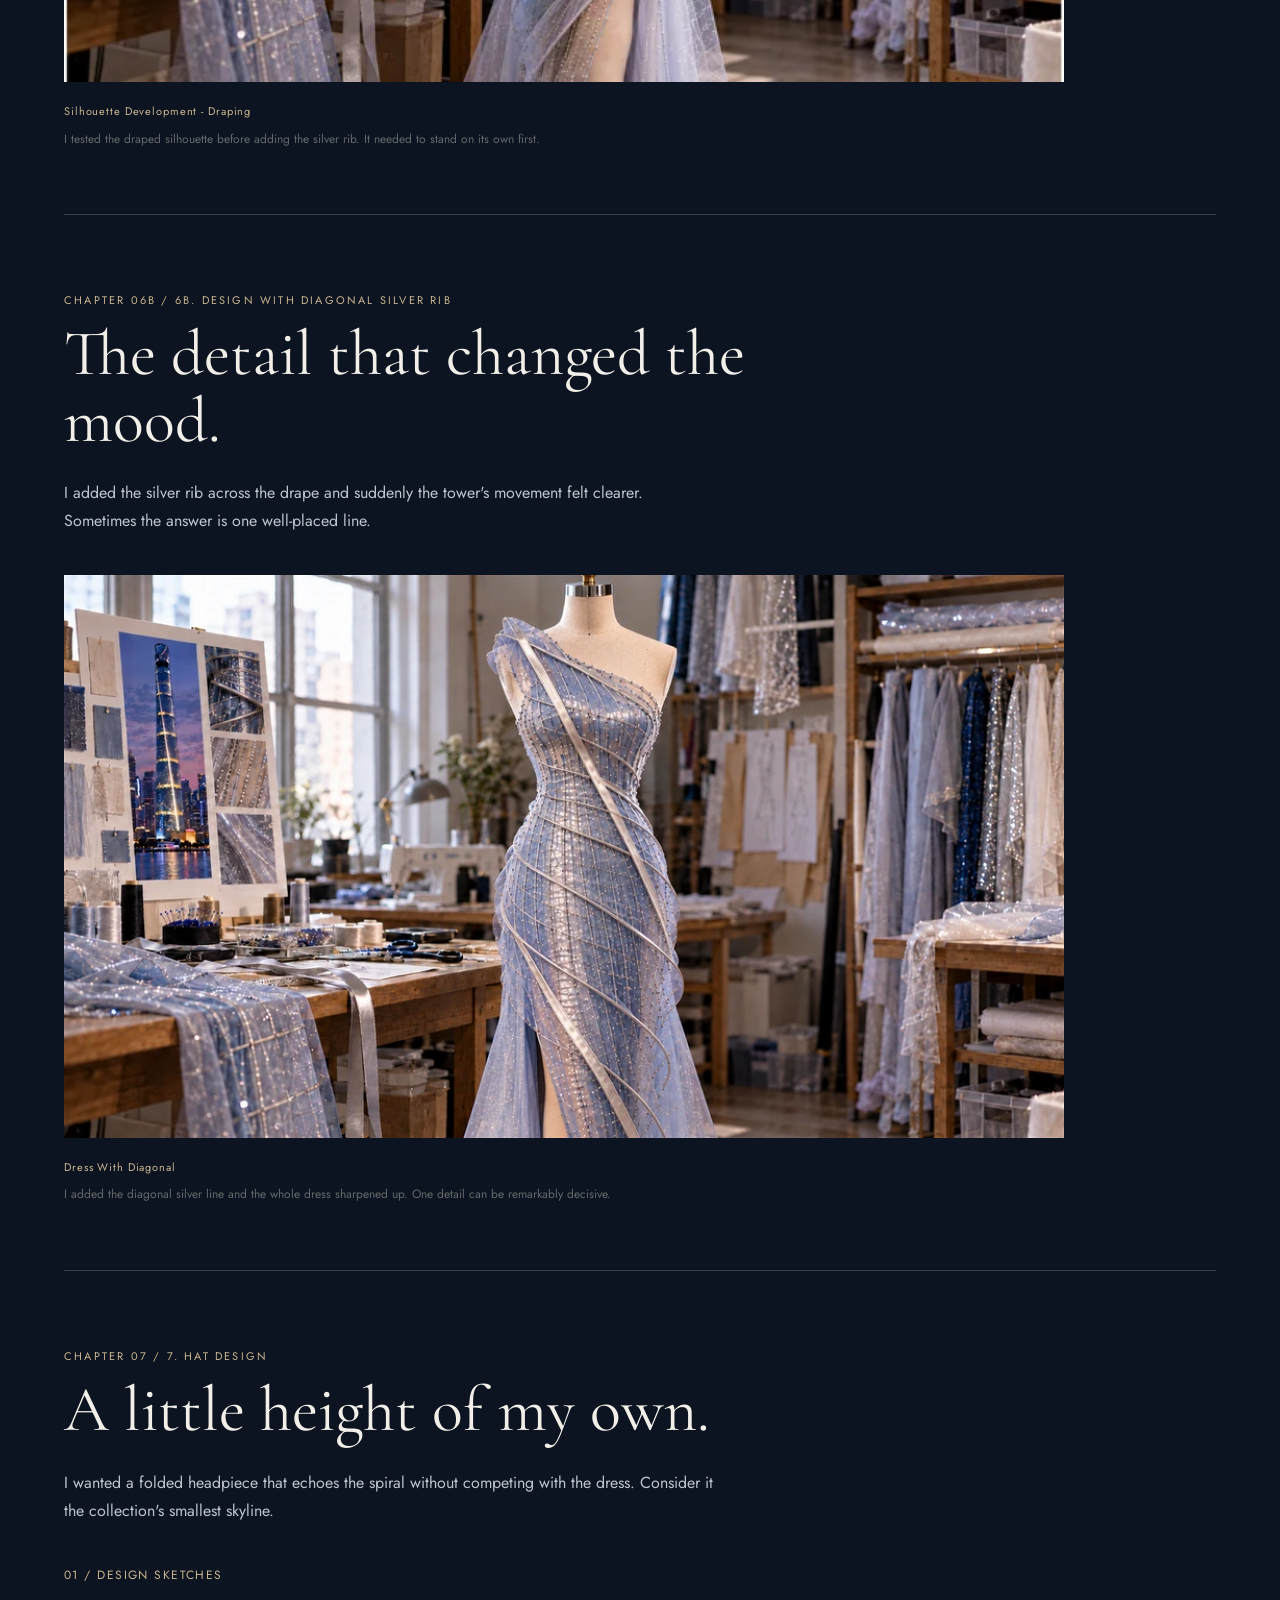
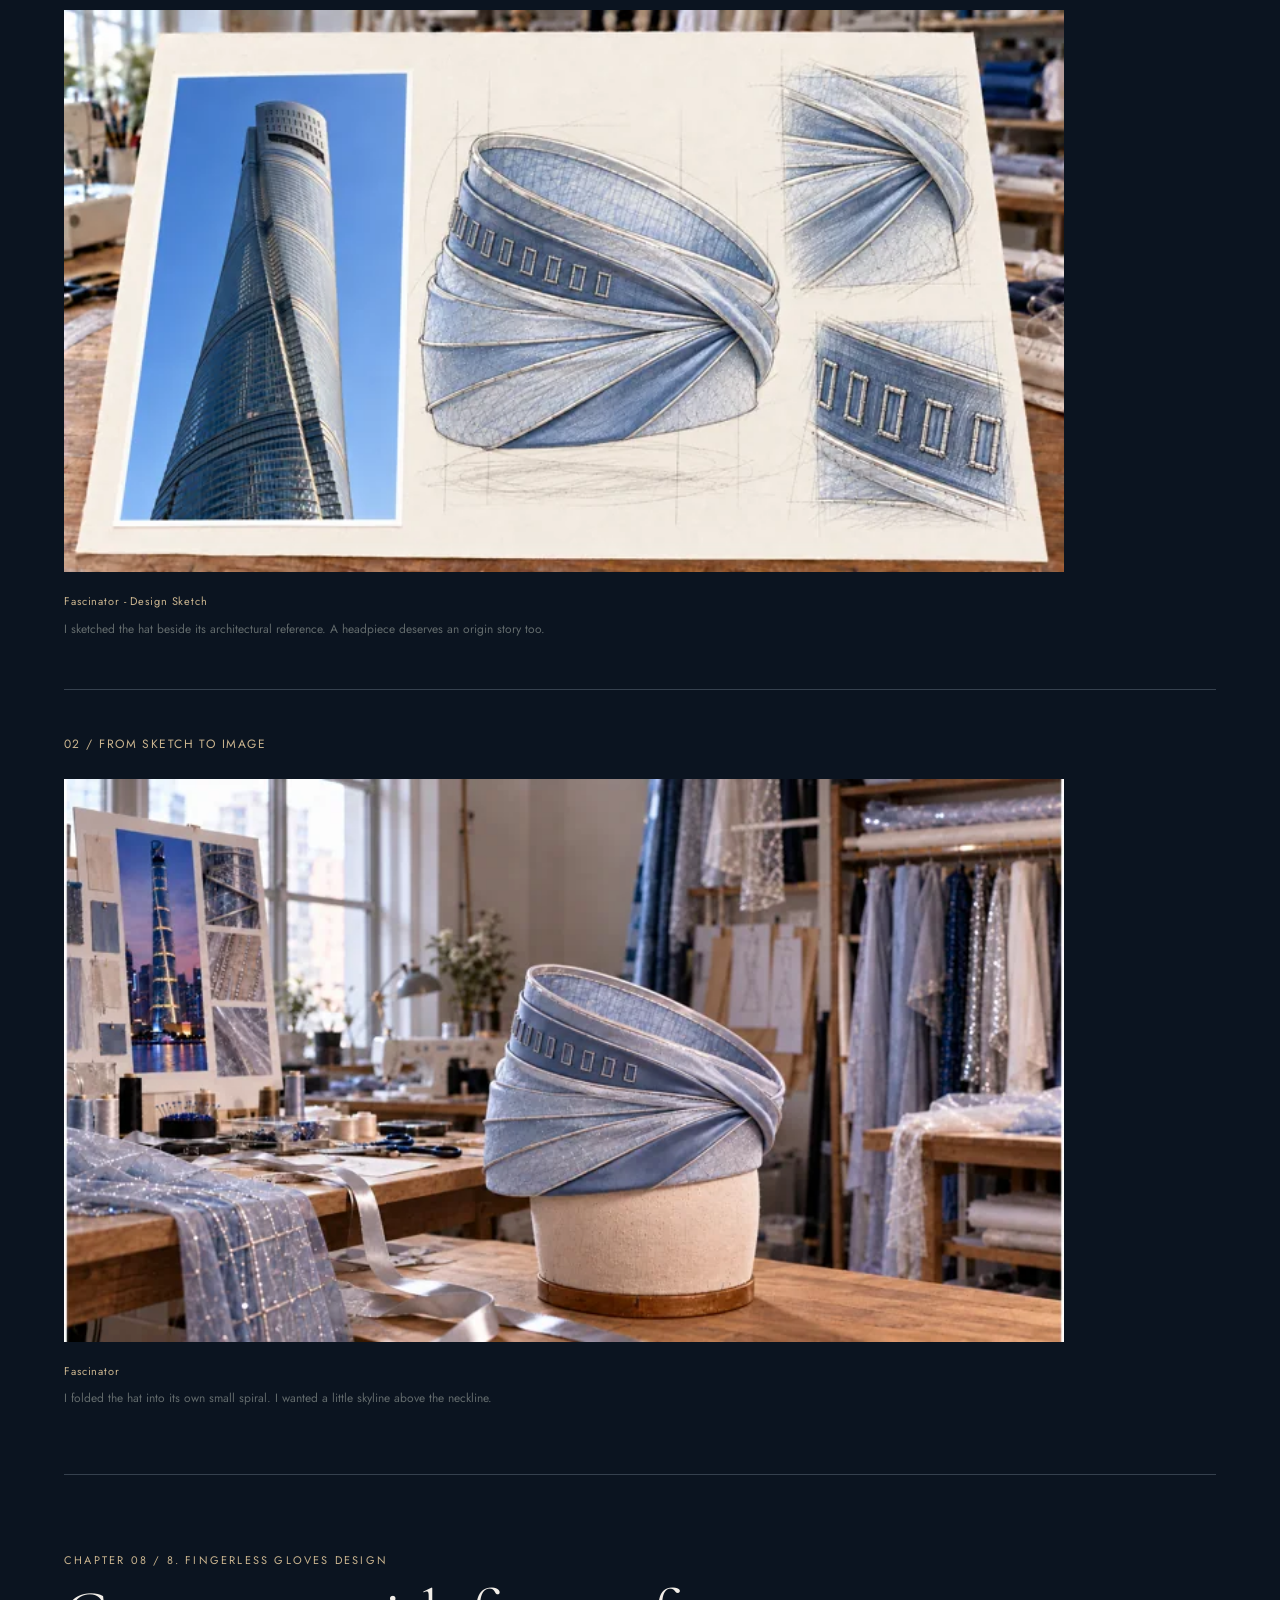
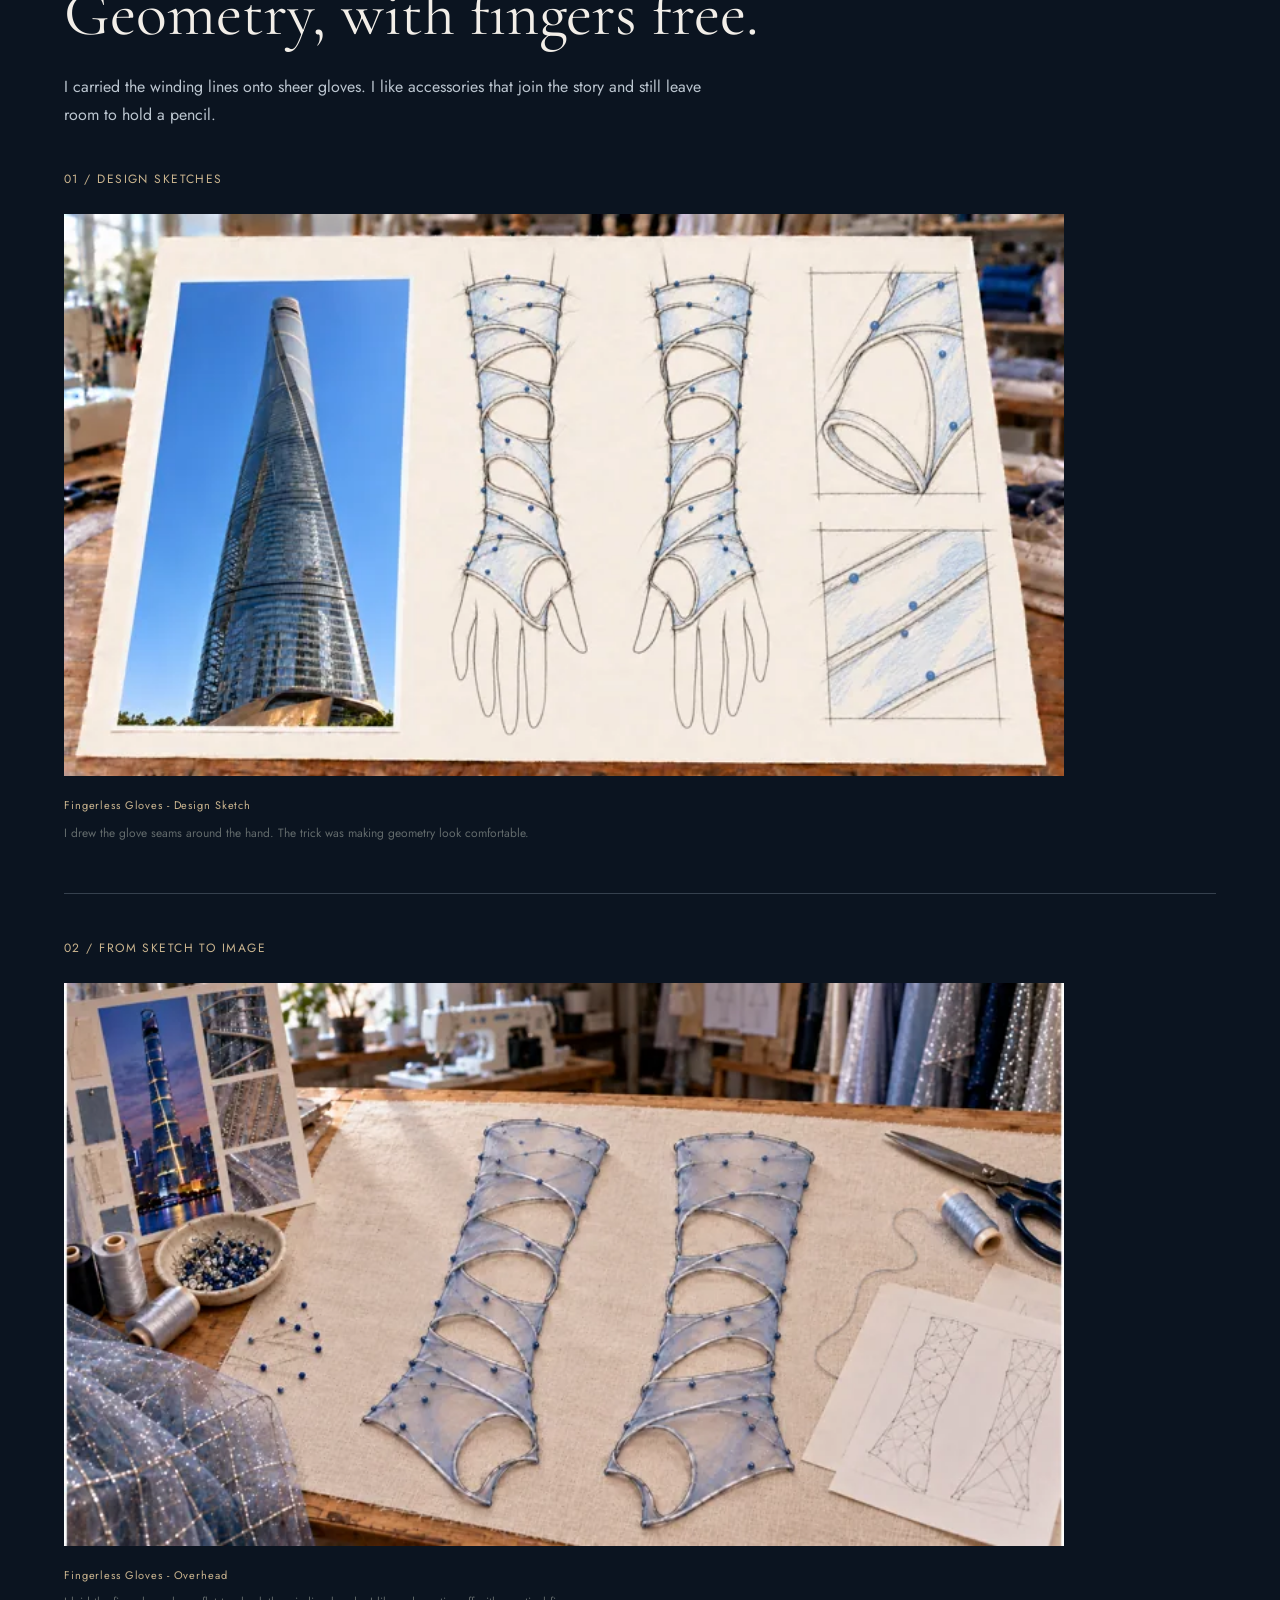
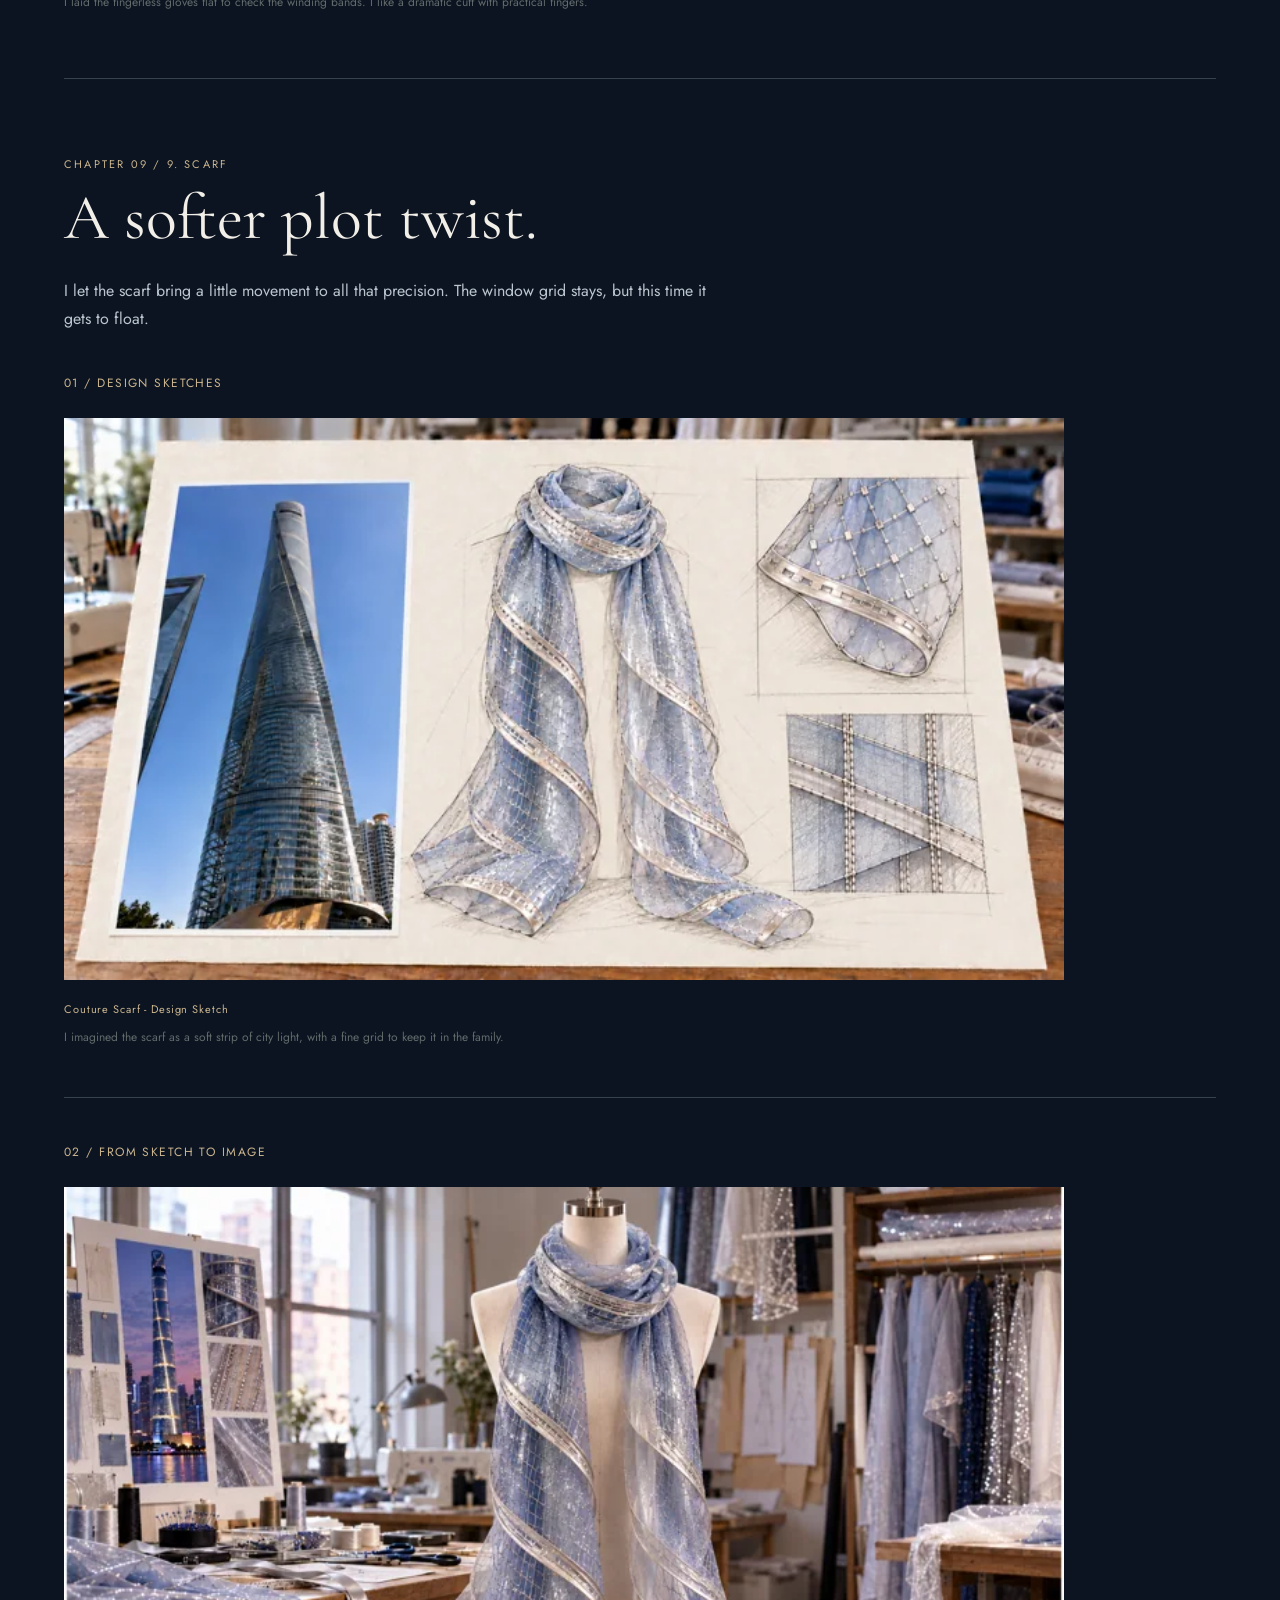
==== commit 1150ef9d: "Publish from Pinegrow" ====
--- a/index.html
+++ b/index.html
@@ -1,543 +1,532 @@
-<!doctype html>
-<html lang="en">
-    <head>
-        <meta charset="utf-8">
-        <meta name="viewport" content="width=device-width,initial-scale=1">
-        <meta name="theme-color" content="#0b1420">
-        <meta name="description" content="A Swiss-Chinese designer’s Shanghai Tower fashion diary, from architectural references to the complete collection.">
-        <title>DressTheWorld | The Shanghai Creation Journal</title>
-        <link href="https://fonts.googleapis.com/css2?family=Cormorant+Garamond:ital,wght@0,400;0,500;1,400&family=Jost:wght@300;400;500&display=swap" rel="stylesheet">
-        <link rel="stylesheet" href="diary.css">
-        <script src="diary.js" defer></script>
-        <link rel="stylesheet" href="editorial.css">
-        <script defer src="navigation.js"></script>
-        <script defer src="https://cloud.umami.is/script.js" data-website-id="072705a8-174e-44c3-b7c8-53ea52c90b67"></script>
-        <link rel="stylesheet" href="entry.css">
-    </head>
-    <body>
-        <header class="site-header">
-            <a class="site-brand" href="index.html" aria-label="DressTheWorld home">Dress<i>The</i>World</a>
-            <nav class="site-nav" aria-label="Primary">
-                <details class="collections-menu">
-                    <summary>Collections</summary>
-                    <div class="collection-links">
-                        <a href="index.html#shanghai-tower">Shanghai Tower</a><a href="index.html#taipei-101">Taipei 101<small class="collection-status">(Ready in Christmas 2028)</small></a><a href="index.html#petronas-towers">Petronas Towers<small class="collection-status">(reality in Q1 2027)</small></a><a href="index.html#turning-torso">Turning Torso<small class="collection-status">(primi skizzi in Q1 2027)</small></a><a href="index.html#surprise">Surprise!<small class="collection-status">(reading you comments)</small></a><a href="index.html#kingdom-centre">Kingdom Centre<small class="collection-status">(thinking about it)</small></a><a href="index.html#crown-sydney">Crown Sydney<small class="collection-status">(dreaming about it)</small></a><a href="index.html#burj-khalifa">Burj Khalifa<small class="collection-status">(considering it)</small></a>
-                    </div>
-                </details>
-                <a href="atelier.html">My Atelier</a><a href="about.html">Who Am I</a>
-            </nav>
-        </header>
-        <section class="entry-cover" aria-label="Shanghai Tower collection mood board">
-            <img src="images/shanghai-entry.w1200-c0.jpg" width="1400" height="941" fetchpriority="high" alt="Shanghai Tower collection collage: architectural references, spiral dress in the atelier, and sketches of the dress, gloves, scarf, shoes and makeup"><a class="entry-scroll" href="#shanghai-tower">Explore the creation journal ↓</a>
-        </section>
-        <main>
-            <article class="chapter" id="chapter-01">
-                <div class="chapter-heading">
-                    <p class="eyebrow">Chapter 01 / 1. Shanghai Tower</p>
-                    <h2>A skyline worth looking up for.</h2>
-                    <p>I began with the tower&#x27;s twist, its blue glass, and the way the same shape changes after dark. These references and mood-board variations are where my Shanghai collection starts.</p>
-                </div>
-                <div class="gallery">
-                    <figure>
-                        <a class="image-link" href="images/diary/011.webp" data-caption="I rearranged the skyline references again. My commitment to the collection is firmer than my commitment to a layout." aria-label="Enlarge: Skyline mood-board variation"><img src="images/diary/011-small.webp" width="1920" height="1080" loading="lazy" decoding="async" alt="Skyline mood-board variation"></a>
-                        <figcaption>
-                            <span class="image-title">Skyline mood-board variation</span>I rearranged the skyline references again. My commitment to the collection is firmer than my commitment to a layout.
-                        </figcaption>
-                    </figure>
-                    <figure>
-                        <a class="image-link" href="images/diary/015.webp" data-caption="I studied these blue panes until the grid started looking suspiciously like a pattern piece." aria-label="Enlarge: Blue glass facade detail"><img src="images/diary/015-small.webp" width="1920" height="1080" loading="lazy" decoding="async" alt="Blue glass facade detail"></a>
-                        <figcaption>
-                            <span class="image-title">Blue glass facade detail</span>I studied these blue panes until the grid started looking suspiciously like a pattern piece.
-                        </figcaption>
-                    </figure>
-                </div>
-                <details>
-                    <summary>Mood-board variations · 4 images</summary>
-                    <div class="gallery">
-                        <figure>
-                            <a class="image-link" href="images/diary/002.webp" data-caption="I gave the tower the long panel and let its details do the talking around it." aria-label="Enlarge: Proposal 01 - YouTube Landscape"><img src="images/diary/002-small.webp" width="1920" height="1080" loading="lazy" decoding="async" alt="Proposal 01 - YouTube Landscape"></a>
-                            <figcaption>
-                                <span class="image-title">Proposal 01 - YouTube Landscape</span>I gave the tower the long panel and let its details do the talking around it.
-                            </figcaption>
-                        </figure>
-                        <figure>
-                            <a class="image-link" href="images/diary/003.webp" data-caption="I moved the night view to the top. My mood board now has an evening personality." aria-label="Enlarge: Proposal 02 - YouTube Landscape"><img src="images/diary/003-small.webp" width="1920" height="1080" loading="lazy" decoding="async" alt="Proposal 02 - YouTube Landscape"></a>
-                            <figcaption>
-                                <span class="image-title">Proposal 02 - YouTube Landscape</span>I moved the night view to the top. My mood board now has an evening personality.
-                            </figcaption>
-                        </figure>
-                        <figure>
-                            <a class="image-link" href="images/diary/004.webp" data-caption="I tried a tall central tower with smaller details beside it. Proportion changes the whole conversation." aria-label="Enlarge: Proposal 03 - YouTube Landscape"><img src="images/diary/004-small.webp" width="1920" height="1080" loading="lazy" decoding="async" alt="Proposal 03 - YouTube Landscape"></a>
-                            <figcaption>
-                                <span class="image-title">Proposal 03 - YouTube Landscape</span>I tried a tall central tower with smaller details beside it. Proportion changes the whole conversation.
-                            </figcaption>
-                        </figure>
-                        <figure>
-                            <a class="image-link" href="images/diary/005.webp" data-caption="I let the aerial view open this version; suddenly the same references feel ready for a night out." aria-label="Enlarge: Proposal 04 - YouTube Landscape"><img src="images/diary/005-small.webp" width="1920" height="1080" loading="lazy" decoding="async" alt="Proposal 04 - YouTube Landscape"></a>
-                            <figcaption>
-                                <span class="image-title">Proposal 04 - YouTube Landscape</span>I let the aerial view open this version; suddenly the same references feel ready for a night out.
-                            </figcaption>
-                        </figure>
-                    </div>
-                </details>
-            </article>
-            <article class="chapter" id="chapter-02">
-                <div class="chapter-heading">
-                    <p class="eyebrow">Chapter 02 / 2. Color Palette</p>
-                    <h2>My kind of blue hour.</h2>
-                    <p>I wanted silver that feels cool, blue that feels deep, and just enough warmth to keep everything human. This is my little colour agreement before the fabric negotiations begin.</p>
-                </div>
-                <div class="gallery">
-                    <figure>
-                        <a class="image-link" href="images/diary/058.webp" data-caption="I chose silver, blue, and a little champagne. My palette is dressed for the hour when the city starts to glow." aria-label="Enlarge: Shanghai Tower couture palette"><img src="images/diary/058-small.webp" width="1920" height="1080" loading="lazy" decoding="async" alt="Shanghai Tower couture palette"></a>
-                        <figcaption>
-                            <span class="image-title">Shanghai Tower couture palette</span>I chose silver, blue, and a little champagne. My palette is dressed for the hour when the city starts to glow.
-                        </figcaption>
-                    </figure>
-                </div>
-            </article>
-            <article class="chapter" id="chapter-03">
-                <div class="chapter-heading">
-                    <p class="eyebrow">Chapter 03 / 3. Materials and Textures</p>
-                    <h2>Can a skyline feel soft?</h2>
-                    <p>I brought reflective surfaces, sheer layers, beads, and satin onto the table. I want the feeling of glass with something gentler underneath.</p>
-                </div>
-                <div class="gallery">
-                    <figure>
-                        <a class="image-link" href="images/diary/059.webp" data-caption="I laid out satin, sheer layers, beads, and dark blue fabric. Touch is where a mood board gets interesting." aria-label="Enlarge: Material and Texture Swatch Palette"><img src="images/diary/059-small.webp" width="1920" height="1080" loading="lazy" decoding="async" alt="Material and Texture Swatch Palette"></a>
-                        <figcaption>
-                            <span class="image-title">Material and Texture Swatch Palette</span>I laid out satin, sheer layers, beads, and dark blue fabric. Touch is where a mood board gets interesting.
-                        </figcaption>
-                    </figure>
-                </div>
-            </article>
-            <article class="chapter" id="chapter-04">
-                <div class="chapter-heading">
-                    <p class="eyebrow">Chapter 04 / 4. Dress concept</p>
-                    <h2>Several dresses. One obsession.</h2>
-                    <p>I tried sheaths, pleats, drapes, and a peplum before choosing the window spiral. Paper is a wonderful place to change my mind.</p>
-                </div>
-                <div class="sketch-stage">
-                    <p class="sequence-label">01 / Design sketches</p>
-                    <div class="gallery">
-                        <figure>
-                            <a class="image-link" href="images/diary/065.webp" data-caption="I drew the tower, then its spiral, then the dress. For once, my wandering thoughts left a useful paper trail." aria-label="Enlarge: Shanghai Tower to Spiral Dress - Design Sketch"><img src="images/diary/065-small.webp" width="1920" height="1080" loading="lazy" decoding="async" alt="Shanghai Tower to Spiral Dress - Design Sketch"></a>
-                            <figcaption>
-                                <span class="image-title">Shanghai Tower to Spiral Dress - Design Sketch</span>I drew the tower, then its spiral, then the dress. For once, my wandering thoughts left a useful paper trail.
-                            </figcaption>
-                        </figure>
-                        <figure>
-                            <a class="image-link" href="images/diary/060.webp" data-caption="I kept coming back to this short spiral sketch. It has the twist without needing its own skyline." aria-label="Enlarge: Paper Design 01 - Selected Window Spiral"><img src="images/diary/060-small.webp" width="1920" height="1080" loading="lazy" decoding="async" alt="Paper Design 01 - Selected Window Spiral"></a>
-                            <figcaption>
-                                <span class="image-title">Paper Design 01 - Selected Window Spiral</span>I kept coming back to this short spiral sketch. It has the twist without needing its own skyline.
-                            </figcaption>
-                        </figure>
-                        <figure>
-                            <a class="image-link" href="images/diary/061.webp" data-caption="I tried a straighter window-panel sheath; I wanted to see how much structure the idea could carry." aria-label="Enlarge: Paper Design 02 - Structured Window Sheath"><img src="images/diary/061-small.webp" width="1920" height="1080" loading="lazy" decoding="async" alt="Paper Design 02 - Structured Window Sheath"></a>
-                            <figcaption>
-                                <span class="image-title">Paper Design 02 - Structured Window Sheath</span>I tried a straighter window-panel sheath; I wanted to see how much structure the idea could carry.
-                            </figcaption>
-                        </figure>
-                        <figure>
-                            <a class="image-link" href="images/diary/062.webp" data-caption="I let the pleats open out in this version. Sometimes a sketch wants a little more room to dance." aria-label="Enlarge: Paper Design 03 - Pleated Spiral Dress"><img src="images/diary/062-small.webp" width="1920" height="1080" loading="lazy" decoding="async" alt="Paper Design 03 - Pleated Spiral Dress"></a>
-                            <figcaption>
-                                <span class="image-title">Paper Design 03 - Pleated Spiral Dress</span>I let the pleats open out in this version. Sometimes a sketch wants a little more room to dance.
-                            </figcaption>
-                        </figure>
-                        <figure>
-                            <a class="image-link" href="images/diary/063.webp" data-caption="I followed the diagonal into a longer drape. The tower&#x27;s movement suddenly felt almost liquid." aria-label="Enlarge: Paper Design 04 - Soft Window Drape"><img src="images/diary/063-small.webp" width="1920" height="1080" loading="lazy" decoding="async" alt="Paper Design 04 - Soft Window Drape"></a>
-                            <figcaption>
-                                <span class="image-title">Paper Design 04 - Soft Window Drape</span>I followed the diagonal into a longer drape. The tower&#x27;s movement suddenly felt almost liquid.
-                            </figcaption>
-                        </figure>
-                        <figure>
-                            <a class="image-link" href="images/diary/064.webp" data-caption="I tested a peplum and a sharper waist. This version is the most formally dressed of my paper experiments." aria-label="Enlarge: Paper Design 05 - Architectural Peplum"><img src="images/diary/064-small.webp" width="1920" height="1080" loading="lazy" decoding="async" alt="Paper Design 05 - Architectural Peplum"></a>
-                            <figcaption>
-                                <span class="image-title">Paper Design 05 - Architectural Peplum</span>I tested a peplum and a sharper waist. This version is the most formally dressed of my paper experiments.
-                            </figcaption>
-                        </figure>
-                    </div>
-                </div>
-            </article>
-            <article class="chapter" id="chapter-05">
-                <div class="chapter-heading">
-                    <p class="eyebrow">Chapter 05 / 5. Glass Facade Pattern</p>
-                    <h2>Window shopping, literally.</h2>
-                    <p>I followed the facade&#x27;s grids and curves into sample studies, then into the bodice. The aim is a connection you can feel without needing an architectural tour.</p>
-                </div>
-                <div class="sketch-stage">
-                    <p class="sequence-label">01 / Design sketches</p>
-                    <div class="gallery">
-                        <figure>
-                            <a class="image-link" href="images/diary/071.webp" data-caption="I translated rectangular windows into a soft grid. My version of glazing comes with thread." aria-label="Enlarge: Window Study 01 - Rectangular Glazing"><img src="images/diary/071-small.webp" width="1920" height="1080" loading="lazy" decoding="async" alt="Window Study 01 - Rectangular Glazing"></a>
-                            <figcaption>
-                                <span class="image-title">Window Study 01 - Rectangular Glazing</span>I translated rectangular windows into a soft grid. My version of glazing comes with thread.
-                            </figcaption>
-                        </figure>
-                        <figure>
-                            <a class="image-link" href="images/diary/072.webp" data-caption="I drew the curved horizontal bands as gentle rows. A rigid reference does not require a rigid dress." aria-label="Enlarge: Window Study 02 - Curved Horizontal Bands"><img src="images/diary/072-small.webp" width="1920" height="1080" loading="lazy" decoding="async" alt="Window Study 02 - Curved Horizontal Bands"></a>
-                            <figcaption>
-                                <span class="image-title">Window Study 02 - Curved Horizontal Bands</span>I drew the curved horizontal bands as gentle rows. A rigid reference does not require a rigid dress.
-                            </figcaption>
-                        </figure>
-                        <figure>
-                            <a class="image-link" href="images/diary/073.webp" data-caption="I followed the facade&#x27;s turning edge and tested a diagonal border on paper." aria-label="Enlarge: Window Study 03 - Twisting Facade Edge"><img src="images/diary/073-small.webp" width="1920" height="1080" loading="lazy" decoding="async" alt="Window Study 03 - Twisting Facade Edge"></a>
-                            <figcaption>
-                                <span class="image-title">Window Study 03 - Twisting Facade Edge</span>I followed the facade&#x27;s turning edge and tested a diagonal border on paper.
-                            </figcaption>
-                        </figure>
-                        <figure>
-                            <a class="image-link" href="images/diary/074.webp" data-caption="I explored a sheer double layer; I like the idea of light passing through instead of simply bouncing back." aria-label="Enlarge: Window Study 04 - Double Skin Transparency"><img src="images/diary/074-small.webp" width="1920" height="1080" loading="lazy" decoding="async" alt="Window Study 04 - Double Skin Transparency"></a>
-                            <figcaption>
-                                <span class="image-title">Window Study 04 - Double Skin Transparency</span>I explored a sheer double layer; I like the idea of light passing through instead of simply bouncing back.
-                            </figcaption>
-                        </figure>
-                        <figure>
-                            <a class="image-link" href="images/diary/075.webp" data-caption="I borrowed the reflective panes for a paler sample. Sparkle is more persuasive when it has a reason." aria-label="Enlarge: Window Study 05 - Sunlit Reflective Panes"><img src="images/diary/075-small.webp" width="1920" height="1080" loading="lazy" decoding="async" alt="Window Study 05 - Sunlit Reflective Panes"></a>
-                            <figcaption>
-                                <span class="image-title">Window Study 05 - Sunlit Reflective Panes</span>I borrowed the reflective panes for a paler sample. Sparkle is more persuasive when it has a reason.
-                            </figcaption>
-                        </figure>
-                    </div>
-                </div>
-                <div class="image-stage">
-                    <p class="sequence-label">02 / From sketch to image</p>
-                    <div class="gallery">
-                        <figure>
-                            <a class="image-link" href="images/diary/066.webp" data-caption="I kept the reference board beside the bodice so the tiny window lines never lost their connection to the skyline." aria-label="Enlarge: Bodice and Reference Board"><img src="images/diary/066-small.webp" width="1920" height="1080" loading="lazy" decoding="async" alt="Bodice and Reference Board"></a>
-                            <figcaption>
-                                <span class="image-title">Bodice and Reference Board</span>I kept the reference board beside the bodice so the tiny window lines never lost their connection to the skyline.
-                            </figcaption>
-                        </figure>
-                        <figure>
-                            <a class="image-link" href="images/diary/067.webp" data-caption="I zoomed in on the neckline; beads, fine lines, and one diagonal had to learn to share the space." aria-label="Enlarge: Upper Bodice Window Motif"><img src="images/diary/067-small.webp" width="1920" height="1080" loading="lazy" decoding="async" alt="Upper Bodice Window Motif"></a>
-                            <figcaption>
-                                <span class="image-title">Upper Bodice Window Motif</span>I zoomed in on the neckline; beads, fine lines, and one diagonal had to learn to share the space.
-                            </figcaption>
-                        </figure>
-                        <figure>
-                            <a class="image-link" href="images/diary/068.webp" data-caption="I watched the silver rib cross the waist grid. That is the moment the dress found its direction." aria-label="Enlarge: Waist Grid and Diagonal Ribbon"><img src="images/diary/068-small.webp" width="1920" height="1080" loading="lazy" decoding="async" alt="Waist Grid and Diagonal Ribbon"></a>
-                            <figcaption>
-                                <span class="image-title">Waist Grid and Diagonal Ribbon</span>I watched the silver rib cross the waist grid. That is the moment the dress found its direction.
-                            </figcaption>
-                        </figure>
-                        <figure>
-                            <a class="image-link" href="images/diary/069.webp" data-caption="I spread the beaded sample flat. A fabric should be interesting before it ever meets a body." aria-label="Enlarge: Material Sample on the Table"><img src="images/diary/069-small.webp" width="1920" height="1080" loading="lazy" decoding="async" alt="Material Sample on the Table"></a>
-                            <figcaption>
-                                <span class="image-title">Material Sample on the Table</span>I spread the beaded sample flat. A fabric should be interesting before it ever meets a body.
-                            </figcaption>
-                        </figure>
-                        <figure>
-                            <a class="image-link" href="images/diary/070.webp" data-caption="I kept the threads and beads beside the sample; the smallest pieces are doing a remarkable amount of work." aria-label="Enlarge: Beads Thread and Construction"><img src="images/diary/070-small.webp" width="1920" height="1080" loading="lazy" decoding="async" alt="Beads Thread and Construction"></a>
-                            <figcaption>
-                                <span class="image-title">Beads Thread and Construction</span>I kept the threads and beads beside the sample; the smallest pieces are doing a remarkable amount of work.
-                            </figcaption>
-                        </figure>
-                        <figure></figure>
-                    </div>
-                </div>
-            </article>
-            <article class="chapter" id="chapter-06a">
-                <div class="chapter-heading">
-                    <p class="eyebrow">Chapter 06a / 6a. Initial Design Without Diagonal Rib</p>
-                    <h2>Before the silver line.</h2>
-                    <p>I wanted the draping to work before asking one dramatic detail to carry the look. This quieter stage lets me see the shape clearly.</p>
-                </div>
-                <div class="gallery">
-                    <figure>
-                        <a class="image-link" href="images/diary/077.webp" data-caption="I tested the draped silhouette before adding the silver rib. It needed to stand on its own first." aria-label="Enlarge: Silhouette Development - Draping"><img src="images/diary/077-small.webp" width="1920" height="1080" loading="lazy" decoding="async" alt="Silhouette Development - Draping"></a>
-                        <figcaption>
-                            <span class="image-title">Silhouette Development - Draping</span>I tested the draped silhouette before adding the silver rib. It needed to stand on its own first.
-                        </figcaption>
-                    </figure>
-                </div>
-            </article>
-            <article class="chapter" id="chapter-06b">
-                <div class="chapter-heading">
-                    <p class="eyebrow">Chapter 06b / 6b. Design With Diagonal Silver Rib</p>
-                    <h2>The detail that changed the mood.</h2>
-                    <p>I added the silver rib across the drape and suddenly the tower&#x27;s movement felt clearer. Sometimes the answer is one well-placed line.</p>
-                </div>
-                <div class="gallery">
-                    <figure>
-                        <a class="image-link" href="images/diary/078.webp" data-caption="I added the diagonal silver line and the whole dress sharpened up. One detail can be remarkably decisive." aria-label="Enlarge: Dress With Diagonal"><img src="images/diary/078-small.webp" width="1920" height="1080" loading="lazy" decoding="async" alt="Dress With Diagonal"></a>
-                        <figcaption>
-                            <span class="image-title">Dress With Diagonal</span>I added the diagonal silver line and the whole dress sharpened up. One detail can be remarkably decisive.
-                        </figcaption>
-                    </figure>
-                </div>
-            </article>
-            <article class="chapter" id="chapter-07">
-                <div class="chapter-heading">
-                    <p class="eyebrow">Chapter 07 / 7. Hat Design</p>
-                    <h2>A little height of my own.</h2>
-                    <p>I wanted a folded headpiece that echoes the spiral without competing with the dress. Consider it the collection&#x27;s smallest skyline.</p>
-                </div>
-                <div class="sketch-stage">
-                    <p class="sequence-label">01 / Design sketches</p>
-                    <div class="gallery">
-                        <figure>
-                            <a class="image-link" href="images/diary/080.webp" data-caption="I sketched the hat beside its architectural reference. A headpiece deserves an origin story too." aria-label="Enlarge: Fascinator - Design Sketch"><img src="images/diary/080-small.webp" width="1920" height="1080" loading="lazy" decoding="async" alt="Fascinator - Design Sketch"></a>
-                            <figcaption>
-                                <span class="image-title">Fascinator - Design Sketch</span>I sketched the hat beside its architectural reference. A headpiece deserves an origin story too.
-                            </figcaption>
-                        </figure>
-                    </div>
-                </div>
-                <div class="image-stage">
-                    <p class="sequence-label">02 / From sketch to image</p>
-                    <div class="gallery">
-                        <figure>
-                            <a class="image-link" href="images/diary/079.webp" data-caption="I folded the hat into its own small spiral. I wanted a little skyline above the neckline." aria-label="Enlarge: Fascinator"><img src="images/diary/079-small.webp" width="1920" height="1080" loading="lazy" decoding="async" alt="Fascinator"></a>
-                            <figcaption>
-                                <span class="image-title">Fascinator</span>I folded the hat into its own small spiral. I wanted a little skyline above the neckline.
-                            </figcaption>
-                        </figure>
-                    </div>
-                </div>
-            </article>
-            <article class="chapter" id="chapter-08">
-                <div class="chapter-heading">
-                    <p class="eyebrow">Chapter 08 / 8. Fingerless Gloves Design</p>
-                    <h2>Geometry, with fingers free.</h2>
-                    <p>I carried the winding lines onto sheer gloves. I like accessories that join the story and still leave room to hold a pencil.</p>
-                </div>
-                <div class="sketch-stage">
-                    <p class="sequence-label">01 / Design sketches</p>
-                    <div class="gallery">
-                        <figure>
-                            <a class="image-link" href="images/diary/082.webp" data-caption="I drew the glove seams around the hand. The trick was making geometry look comfortable." aria-label="Enlarge: Fingerless Gloves - Design Sketch"><img src="images/diary/082-small.webp" width="1920" height="1080" loading="lazy" decoding="async" alt="Fingerless Gloves - Design Sketch"></a>
-                            <figcaption>
-                                <span class="image-title">Fingerless Gloves - Design Sketch</span>I drew the glove seams around the hand. The trick was making geometry look comfortable.
-                            </figcaption>
-                        </figure>
-                    </div>
-                </div>
-                <div class="image-stage">
-                    <p class="sequence-label">02 / From sketch to image</p>
-                    <div class="gallery">
-                        <figure>
-                            <a class="image-link" href="images/diary/081.webp" data-caption="I laid the fingerless gloves flat to check the winding bands. I like a dramatic cuff with practical fingers." aria-label="Enlarge: Fingerless Gloves - Overhead"><img src="images/diary/081-small.webp" width="1920" height="1080" loading="lazy" decoding="async" alt="Fingerless Gloves - Overhead"></a>
-                            <figcaption>
-                                <span class="image-title">Fingerless Gloves - Overhead</span>I laid the fingerless gloves flat to check the winding bands. I like a dramatic cuff with practical fingers.
-                            </figcaption>
-                        </figure>
-                    </div>
-                </div>
-            </article>
-            <article class="chapter" id="chapter-09">
-                <div class="chapter-heading">
-                    <p class="eyebrow">Chapter 09 / 9. Scarf</p>
-                    <h2>A softer plot twist.</h2>
-                    <p>I let the scarf bring a little movement to all that precision. The window grid stays, but this time it gets to float.</p>
-                </div>
-                <div class="sketch-stage">
-                    <p class="sequence-label">01 / Design sketches</p>
-                    <div class="gallery">
-                        <figure>
-                            <a class="image-link" href="images/diary/083.webp" data-caption="I imagined the scarf as a soft strip of city light, with a fine grid to keep it in the family." aria-label="Enlarge: Couture Scarf - Design Sketch"><img src="images/diary/083-small.webp" width="1920" height="1080" loading="lazy" decoding="async" alt="Couture Scarf - Design Sketch"></a>
-                            <figcaption>
-                                <span class="image-title">Couture Scarf - Design Sketch</span>I imagined the scarf as a soft strip of city light, with a fine grid to keep it in the family.
-                            </figcaption>
-                        </figure>
-                    </div>
-                </div>
-                <div class="image-stage">
-                    <p class="sequence-label">02 / From sketch to image</p>
-                    <div class="gallery">
-                        <figure>
-                            <a class="image-link" href="images/diary/084.webp" data-caption="I let the scarf fall down the mannequin. My favourite kind of structure still leaves room to move." aria-label="Enlarge: Final Scarf - Still Draping"><img src="images/diary/084-small.webp" width="1920" height="1080" loading="lazy" decoding="async" alt="Final Scarf - Still Draping"></a>
-                            <figcaption>
-                                <span class="image-title">Final Scarf - Still Draping</span>I let the scarf fall down the mannequin. My favourite kind of structure still leaves room to move.
-                            </figcaption>
-                        </figure>
-                    </div>
-                </div>
-            </article>
-            <article class="chapter" id="chapter-10">
-                <div class="chapter-heading">
-                    <p class="eyebrow">Chapter 10 / 10. Nail Art</p>
-                    <h2>The skyline at my fingertips.</h2>
-                    <p>I took the palette and window rhythm all the way down to the nails. It is a tiny canvas with an unexpectedly strong opinion.</p>
-                </div>
-                <div class="sketch-stage">
-                    <p class="sequence-label">01 / Design sketches</p>
-                    <div class="gallery">
-                        <figure>
-                            <a class="image-link" href="images/diary/019.webp" data-caption="I drew a different window rhythm on each nail. Matching does not have to mean identical." aria-label="Enlarge: Final Nail Art - Design Sketch"><img src="images/diary/019-small.webp" width="1920" height="1080" loading="lazy" decoding="async" alt="Final Nail Art - Design Sketch"></a>
-                            <figcaption>
-                                <span class="image-title">Final Nail Art - Design Sketch</span>I drew a different window rhythm on each nail. Matching does not have to mean identical.
-                            </figcaption>
-                        </figure>
-                    </div>
-                </div>
-                <div class="image-stage">
-                    <p class="sequence-label">02 / From sketch to image</p>
-                    <div class="gallery">
-                        <figure>
-                            <a class="image-link" href="images/diary/017.webp" data-caption="I imagined the whole skyline on my fingertips. Suddenly a manicure became part of the collection." aria-label="Enlarge: Blue-Hour Shanghai Tower Manicure"><img src="images/diary/017-small.webp" width="1920" height="1080" loading="lazy" decoding="async" alt="Blue-Hour Shanghai Tower Manicure"></a>
-                            <figcaption>
-                                <span class="image-title">Blue-Hour Shanghai Tower Manicure</span>I imagined the whole skyline on my fingertips. Suddenly a manicure became part of the collection.
-                            </figcaption>
-                        </figure>
-                    </div>
-                </div>
-            </article>
-            <article class="chapter" id="chapter-11">
-                <div class="chapter-heading">
-                    <p class="eyebrow">Chapter 11 / 11. Lace-Up Shoes</p>
-                    <h2>A grounded kind of drama.</h2>
-                    <p>I used pointed toes, translucent-looking panels, and winding laces to carry the idea to the floor. The last detail should feel as considered as the first.</p>
-                </div>
-                <div class="sketch-stage">
-                    <p class="sequence-label">01 / Design sketches</p>
-                    <div class="gallery">
-                        <figure>
-                            <a class="image-link" href="images/diary/021.webp" data-caption="I sketched the laces from front to back; a dramatic entrance should survive an exit." aria-label="Enlarge: Lace-Up Shoes - Design Sketch"><img src="images/diary/021-small.webp" width="1920" height="1080" loading="lazy" decoding="async" alt="Lace-Up Shoes - Design Sketch"></a>
-                            <figcaption>
-                                <span class="image-title">Lace-Up Shoes - Design Sketch</span>I sketched the laces from front to back; a dramatic entrance should survive an exit.
-                            </figcaption>
-                        </figure>
-                    </div>
-                </div>
-                <div class="image-stage">
-                    <p class="sequence-label">02 / From sketch to image</p>
-                    <div class="gallery">
-                        <figure>
-                            <a class="image-link" href="images/diary/020.webp" data-caption="I gave the pointed shoes translucent panels and winding straps. My feet apparently wanted architecture too." aria-label="Enlarge: Lace-Up Shoes"><img src="images/diary/020-small.webp" width="1920" height="1080" loading="lazy" decoding="async" alt="Lace-Up Shoes"></a>
-                            <figcaption>
-                                <span class="image-title">Lace-Up Shoes</span>I gave the pointed shoes translucent panels and winding straps. My feet apparently wanted architecture too.
-                            </figcaption>
-                        </figure>
-                    </div>
-                </div>
-            </article>
-            <article class="chapter" id="chapter-12">
-                <div class="chapter-heading">
-                    <p class="eyebrow">Chapter 12 / 12. Complete Look</p>
-                    <h2>Everyone finally gets dressed.</h2>
-                    <p>I put the whole ensemble on the mannequin to check the conversation between the dress and accessories. It is a useful pause before adding a person.</p>
-                </div>
-                <div class="gallery">
-                    <figure>
-                        <a class="image-link" href="images/diary/022.webp" data-caption="I finally put the dress, scarf, hat, gloves, and shoes together. My mannequin has a very full social calendar." aria-label="Enlarge: Complete Couture Look - Final Hat Option 07 - Mannequin"><img src="images/diary/022-small.webp" width="1920" height="1080" loading="lazy" decoding="async" alt="Complete Couture Look - Final Hat Option 07 - Mannequin"></a>
-                        <figcaption>
-                            <span class="image-title">Complete Couture Look - Final Hat Option 07 - Mannequin</span>I finally put the dress, scarf, hat, gloves, and shoes together. My mannequin has a very full social calendar.
-                        </figcaption>
-                    </figure>
-                </div>
-            </article>
-            <article class="chapter" id="chapter-14">
-                <div class="chapter-heading">
-                    <p class="eyebrow">Chapter 14 / 14. Model Casting and Final Look</p>
-                    <h2>Finding the collection’s presence.</h2>
-                    <p>I compared ten casting visuals in the same black dress and atelier setting. Expressions and posture change how I read a silhouette; the board helps me see those differences together.</p>
-                </div>
-                <div class="gallery">
-                    <figure>
-                        <a class="image-link" href="images/diary/033.webp" data-caption="I lined up all ten casting options. Choosing a collection&#x27;s presence takes more than choosing a dress size." aria-label="Enlarge: Model Casting - Working Atelier Board"><img src="images/diary/033-small.webp" width="1920" height="1080" loading="lazy" decoding="async" alt="Model Casting - Working Atelier Board"></a>
-                        <figcaption>
-                            <span class="image-title">Model Casting - Working Atelier Board</span>I lined up all ten casting options. Choosing a collection&#x27;s presence takes more than choosing a dress size.
-                        </figcaption>
-                    </figure>
-                </div>
-            </article>
-            <article class="chapter" id="chapter-15">
-                <div class="chapter-heading">
-                    <p class="eyebrow">Chapter 15 / 15. Model Makeup</p>
-                    <h2>A little glass, around the eyes.</h2>
-                    <p>I translated the cool palette into a face chart, application study, and finished look. I wanted the eyes to echo the collection while the rest of the face stayed soft.</p>
-                </div>
-                <div class="sketch-stage">
-                    <p class="sequence-label">01 / Design sketches</p>
-                    <div class="gallery">
-                        <figure>
-                            <a class="image-link" href="images/diary/034.webp" data-caption="I mapped the silver-blue eye onto paper first. Even a smoky look benefits from a clear plan." aria-label="Enlarge: Window Makeup Design Study"><img src="images/diary/034-small.webp" width="1920" height="1080" loading="lazy" decoding="async" alt="Window Makeup Design Study"></a>
-                            <figcaption>
-                                <span class="image-title">Window Makeup Design Study</span>I mapped the silver-blue eye onto paper first. Even a smoky look benefits from a clear plan.
-                            </figcaption>
-                        </figure>
-                    </div>
-                </div>
-                <div class="image-stage">
-                    <p class="sequence-label">02 / From sketch to image</p>
-                    <div class="gallery">
-                        <figure>
-                            <a class="image-link" href="images/diary/035.webp" data-caption="I watched the brush soften the outer corner. Precision is surprisingly good at looking effortless." aria-label="Enlarge: Window Makeup Application"><img src="images/diary/035-small.webp" width="1920" height="1080" loading="lazy" decoding="async" alt="Window Makeup Application"></a>
-                            <figcaption>
-                                <span class="image-title">Window Makeup Application</span>I watched the brush soften the outer corner. Precision is surprisingly good at looking effortless.
-                            </figcaption>
-                        </figure>
-                        <figure>
-                            <a class="image-link" href="images/diary/036.webp" data-caption="I kept the finished eyes cool and the lips soft. My dress already has plenty to say." aria-label="Enlarge: Finished Window Makeup"><img src="images/diary/036-small.webp" width="1920" height="1080" loading="lazy" decoding="async" alt="Finished Window Makeup"></a>
-                            <figcaption>
-                                <span class="image-title">Finished Window Makeup</span>I kept the finished eyes cool and the lips soft. My dress already has plenty to say.
-                            </figcaption>
-                        </figure>
-                        <figure>
-                            <a class="image-link" href="images/diary/037.webp" data-caption="I added the folded hat and scarf, and the makeup finally met the rest of its outfit." aria-label="Enlarge: Finished Makeup with Final Hat Option 07"><img src="images/diary/037-small.webp" width="1920" height="1080" loading="lazy" decoding="async" alt="Finished Makeup with Final Hat Option 07"></a>
-                            <figcaption>
-                                <span class="image-title">Finished Makeup with Final Hat Option 07</span>I added the folded hat and scarf, and the makeup finally met the rest of its outfit.
-                            </figcaption>
-                        </figure>
-                    </div>
-                </div>
-            </article>
-            <article class="chapter" id="chapter-16">
-                <div class="chapter-heading">
-                    <p class="eyebrow">Chapter 16 / 16. Final Look in the Atelier</p>
-                    <h2>The full picture, at last.</h2>
-                    <p>I brought the dress, makeup, and accessories into one atelier image. This is the moment when all my separate pages begin to read like one collection.</p>
-                </div>
-                <div class="gallery">
-                    <figure>
-                        <a class="image-link" href="images/diary/040.webp" data-caption="I let the full look stand in the atelier for a moment. After so many close-ups, the whole silhouette felt like a reveal." aria-label="Enlarge: Final Model - Couture and Makeup - Hat Option 07"><img src="images/diary/040-small.webp" width="1920" height="1080" loading="lazy" decoding="async" alt="Final Model - Couture and Makeup - Hat Option 07"></a>
-                        <figcaption>
-                            <span class="image-title">Final Model - Couture and Makeup - Hat Option 07</span>I let the full look stand in the atelier for a moment. After so many close-ups, the whole silhouette felt like a reveal.
-                        </figcaption>
-                    </figure>
-                </div>
-            </article>
-            <article class="chapter" id="chapter-17">
-                <div class="chapter-heading">
-                    <p class="eyebrow">Chapter 17 / 17. Final Look - Atelier Day and Night</p>
-                    <h2>The dress has evening plans.</h2>
-                    <p>I imagined the collection beyond the worktable, in lounges, a cocktail bar, and beside a rooftop piano. With or without the accessories, I wanted the dress to feel part of a conversation.</p>
-                </div>
-                <div class="gallery">
-                    <figure>
-                        <a class="image-link" href="images/diary/041.webp" data-caption="I imagined the silver dress among coral and green. It can hold its own without raising its voice." aria-label="Enlarge: Cocktail Lounge - Colorful Guests 01 - Hat Option 07"><img src="images/diary/041-small.webp" width="1920" height="1080" loading="lazy" decoding="async" alt="Cocktail Lounge - Colorful Guests 01 - Hat Option 07"></a>
-                        <figcaption>
-                            <span class="image-title">Cocktail Lounge - Colorful Guests 01 - Hat Option 07</span>I imagined the silver dress among coral and green. It can hold its own without raising its voice.
-                        </figcaption>
-                    </figure>
-                    <figure>
-                        <a class="image-link" href="images/diary/042.webp" data-caption="I tried another lounge scene with warm lights and colourful guests. Silver turns out to be sociable." aria-label="Enlarge: Cocktail Lounge - Colorful Guests 02 - Hat Option 07"><img src="images/diary/042-small.webp" width="1920" height="1080" loading="lazy" decoding="async" alt="Cocktail Lounge - Colorful Guests 02 - Hat Option 07"></a>
-                        <figcaption>
-                            <span class="image-title">Cocktail Lounge - Colorful Guests 02 - Hat Option 07</span>I tried another lounge scene with warm lights and colourful guests. Silver turns out to be sociable.
-                        </figcaption>
-                    </figure>
-                    <figure>
-                        <a class="image-link" href="images/diary/043.webp" data-caption="I imagined a night with the hat and gloves left behind. The dress still knows how to join a conversation." aria-label="Enlarge: Casual Party - Same Dress Without Accessories"><img src="images/diary/043-small.webp" width="1920" height="1080" loading="lazy" decoding="async" alt="Casual Party - Same Dress Without Accessories"></a>
-                        <figcaption>
-                            <span class="image-title">Casual Party - Same Dress Without Accessories</span>I imagined a night with the hat and gloves left behind. The dress still knows how to join a conversation.
-                        </figcaption>
-                    </figure>
-                    <figure>
-                        <a class="image-link" href="images/diary/044.webp" data-caption="I pictured the bare-headed look in a busy cocktail bar; the diagonal line does enough introducing." aria-label="Enlarge: Luxury Cocktail Bar - Colorful Guests - Without Hat"><img src="images/diary/044-small.webp" width="1672" height="941" loading="lazy" decoding="async" alt="Luxury Cocktail Bar - Colorful Guests - Without Hat"></a>
-                        <figcaption>
-                            <span class="image-title">Luxury Cocktail Bar - Colorful Guests - Without Hat</span>I pictured the bare-headed look in a busy cocktail bar; the diagonal line does enough introducing.
-                        </figcaption>
-                    </figure>
-                </div>
-            </article>
-        </main>
-        <dialog id="lightbox" aria-label="Image preview">
-            <button id="close-preview" autofocus>Close ×</button><img id="expanded" alt="">
-            <p id="expanded-caption"></p>
-        </dialog>
-        <footer class="site-footer">
-            <span>DressTheWorld · An architectural fashion journal</span><a href="#shanghai-tower">Back to the journal ↑</a>
-        </footer>
-    </body>
+<!doctype html>
+<html lang="en">
+    <head>
+        <meta charset="utf-8">
+        <meta name="viewport" content="width=device-width,initial-scale=1">
+        <meta name="theme-color" content="#0b1420">
+        <meta name="description" content="A Swiss-Chinese designer’s Shanghai Tower fashion diary, from architectural references to the complete collection.">
+        <title>DressTheWorld | The Shanghai Creation Journal</title>
+        <link href="https://fonts.googleapis.com/css2?family=Cormorant+Garamond:ital,wght@0,400;0,500;1,400&family=Jost:wght@300;400;500&display=swap" rel="stylesheet">
+        <link rel="stylesheet" href="diary.css">
+        <script src="diary.js" defer></script>
+        <link rel="stylesheet" href="editorial.css">
+        <script defer src="navigation.js"></script>
+        <script defer src="https://cloud.umami.is/script.js" data-website-id="072705a8-174e-44c3-b7c8-53ea52c90b67"></script>
+        <link rel="stylesheet" href="entry.css">
+    </head>
+    <body>
+        <header class="site-header">
+            <a class="site-brand" href="index.html" aria-label="DressTheWorld home">Dress<i>The</i>World</a>
+            <nav class="site-nav" aria-label="Primary">
+                <details class="collections-menu">
+                    <summary>Collections</summary>
+                    <div class="collection-links">
+                        <a href="index.html#shanghai-tower">Shanghai Tower</a><a href="index.html#taipei-101">Taipei 101<small class="collection-status">(Ready in Christmas 2028)</small></a><a href="index.html#petronas-towers">Petronas Towers<small class="collection-status">(reality in Q1 2027)</small></a><a href="index.html#turning-torso">Turning Torso<small class="collection-status">(primi skizzi in Q1 2027)</small></a><a href="index.html#surprise">Surprise!<small class="collection-status">(reading you comments)</small></a><a href="index.html#kingdom-centre">Kingdom Centre<small class="collection-status">(thinking about it)</small></a><a href="index.html#crown-sydney">Crown Sydney<small class="collection-status">(dreaming about it)</small></a><a href="index.html#burj-khalifa">Burj Khalifa<small class="collection-status">(considering it)</small></a>
+                    </div>
+                </details>
+                <a href="atelier.html">My Atelier</a><a href="about.html">Who Am I</a>
+            </nav>
+        </header>
+        <section class="entry-cover" aria-label="Shanghai Tower collection mood board">
+            <img src="images/shanghai-entry.png" srcset="images/shanghai-entry.w1200-c0.jpg 1200w, images/shanghai-entry.w1600-c0.jpg 1600w, images/shanghai-entry.png 1920w" sizes="100vw" width="1920" height="1080" fetchpriority="high" alt="Shanghai Tower collection collage: architecture, spiral dress, accessories and design studies"><a class="entry-scroll" href="#shanghai-tower">Explore the creation journal ↓</a>
+        </section>
+        <main>
+            <article class="chapter" id="chapter-01">
+                <div class="chapter-heading">
+                    <p class="eyebrow">Chapter 01 / 1. Shanghai Tower</p>
+                    <h2>A skyline worth looking up for.</h2>
+                    <p>I began with the tower&#x27;s twist, its blue glass, and the way the same shape changes after dark. These references and mood-board variations are where my Shanghai collection starts.</p>
+                </div>
+                <div class="gallery">
+                    <figure>
+                        <a class="image-link" href="images/diary/011.webp" data-caption="I rearranged the skyline references again. My commitment to the collection is firmer than my commitment to a layout." aria-label="Enlarge: Skyline mood-board variation"><img src="images/diary/011-small.webp" width="1920" height="1080" loading="lazy" decoding="async" alt="Skyline mood-board variation"></a>
+                        <figcaption>
+                            <span class="image-title">Skyline mood-board variation</span>I rearranged the skyline references again. My commitment to the collection is firmer than my commitment to a layout.
+                        </figcaption>
+                    </figure>
+                    <figure>
+                        <a class="image-link" href="images/diary/015.webp" data-caption="I studied these blue panes until the grid started looking suspiciously like a pattern piece." aria-label="Enlarge: Blue glass facade detail"><img src="images/diary/015-small.webp" width="1920" height="1080" loading="lazy" decoding="async" alt="Blue glass facade detail"></a>
+                        <figcaption>
+                            <span class="image-title">Blue glass facade detail</span>I studied these blue panes until the grid started looking suspiciously like a pattern piece.
+                        </figcaption>
+                    </figure>
+                </div>
+                <details>
+                    <summary>Mood-board variations · 4 images</summary>
+                    <div class="gallery">
+                        <figure>
+                            <a class="image-link" href="images/diary/002.webp" data-caption="I gave the tower the long panel and let its details do the talking around it." aria-label="Enlarge: Proposal 01 - YouTube Landscape"><img src="images/diary/002-small.webp" width="1920" height="1080" loading="lazy" decoding="async" alt="Proposal 01 - YouTube Landscape"></a>
+                            <figcaption>
+                                <span class="image-title">Proposal 01 - YouTube Landscape</span>I gave the tower the long panel and let its details do the talking around it.
+                            </figcaption>
+                        </figure>
+                        <figure>
+                            <a class="image-link" href="images/diary/003.webp" data-caption="I moved the night view to the top. My mood board now has an evening personality." aria-label="Enlarge: Proposal 02 - YouTube Landscape"><img src="images/diary/003-small.webp" width="1920" height="1080" loading="lazy" decoding="async" alt="Proposal 02 - YouTube Landscape"></a>
+                            <figcaption>
+                                <span class="image-title">Proposal 02 - YouTube Landscape</span>I moved the night view to the top. My mood board now has an evening personality.
+                            </figcaption>
+                        </figure>
+                        <figure>
+                            <a class="image-link" href="images/diary/004.webp" data-caption="I tried a tall central tower with smaller details beside it. Proportion changes the whole conversation." aria-label="Enlarge: Proposal 03 - YouTube Landscape"><img src="images/diary/004-small.webp" width="1920" height="1080" loading="lazy" decoding="async" alt="Proposal 03 - YouTube Landscape"></a>
+                            <figcaption>
+                                <span class="image-title">Proposal 03 - YouTube Landscape</span>I tried a tall central tower with smaller details beside it. Proportion changes the whole conversation.
+                            </figcaption>
+                        </figure>
+                        <figure>
+                            <a class="image-link" href="images/diary/005.webp" data-caption="I let the aerial view open this version; suddenly the same references feel ready for a night out." aria-label="Enlarge: Proposal 04 - YouTube Landscape"><img src="images/diary/005-small.webp" width="1920" height="1080" loading="lazy" decoding="async" alt="Proposal 04 - YouTube Landscape"></a>
+                            <figcaption>
+                                <span class="image-title">Proposal 04 - YouTube Landscape</span>I let the aerial view open this version; suddenly the same references feel ready for a night out.
+                            </figcaption>
+                        </figure>
+                    </div>
+                </details>
+            </article>
+            <article class="chapter" id="chapter-02">
+                <div class="chapter-heading">
+                    <p class="eyebrow">Chapter 02 / 2. Color Palette</p>
+                    <h2>My kind of blue hour.</h2>
+                    <p>I wanted silver that feels cool, blue that feels deep, and just enough warmth to keep everything human. This is my little colour agreement before the fabric negotiations begin.</p>
+                </div>
+                <div class="gallery">
+                    <figure>
+                        <a class="image-link" href="images/diary/058.webp" data-caption="I chose silver, blue, and a little champagne. My palette is dressed for the hour when the city starts to glow." aria-label="Enlarge: Shanghai Tower couture palette"><img src="images/diary/058-small.webp" width="1920" height="1080" loading="lazy" decoding="async" alt="Shanghai Tower couture palette"></a>
+                        <figcaption>
+                            <span class="image-title">Shanghai Tower couture palette</span>I chose silver, blue, and a little champagne. My palette is dressed for the hour when the city starts to glow.
+                        </figcaption>
+                    </figure>
+                </div>
+            </article>
+            <article class="chapter" id="chapter-03">
+                <div class="chapter-heading">
+                    <p class="eyebrow">Chapter 03 / 3. Materials and Textures</p>
+                    <h2>Can a skyline feel soft?</h2>
+                    <p>I brought reflective surfaces, sheer layers, beads, and satin onto the table. I want the feeling of glass with something gentler underneath.</p>
+                </div>
+                <div class="gallery">
+                    <figure>
+                        <a class="image-link" href="images/diary/059.webp" data-caption="I laid out satin, sheer layers, beads, and dark blue fabric. Touch is where a mood board gets interesting." aria-label="Enlarge: Material and Texture Swatch Palette"><img src="images/diary/059-small.webp" width="1920" height="1080" loading="lazy" decoding="async" alt="Material and Texture Swatch Palette"></a>
+                        <figcaption>
+                            <span class="image-title">Material and Texture Swatch Palette</span>I laid out satin, sheer layers, beads, and dark blue fabric. Touch is where a mood board gets interesting.
+                        </figcaption>
+                    </figure>
+                </div>
+            </article>
+            <article class="chapter" id="chapter-04">
+                <div class="chapter-heading">
+                    <p class="eyebrow">Chapter 04 / 4. Dress concept</p>
+                    <h2>Several dresses. One obsession.</h2>
+                    <p>I tried sheaths, pleats, drapes, and a peplum before choosing the window spiral. Paper is a wonderful place to change my mind.</p>
+                </div>
+                <div class="sketch-stage">
+                    <p class="sequence-label">01 / Design sketches</p>
+                    <div class="gallery">
+                        <figure>
+                            <a class="image-link" href="images/diary/065.webp" data-caption="I drew the tower, then its spiral, then the dress. For once, my wandering thoughts left a useful paper trail." aria-label="Enlarge: Shanghai Tower to Spiral Dress - Design Sketch"><img src="images/diary/065-small.webp" width="1920" height="1080" loading="lazy" decoding="async" alt="Shanghai Tower to Spiral Dress - Design Sketch"></a>
+                            <figcaption>
+                                <span class="image-title">Shanghai Tower to Spiral Dress - Design Sketch</span>I drew the tower, then its spiral, then the dress. For once, my wandering thoughts left a useful paper trail.
+                            </figcaption>
+                        </figure>
+                        <figure>
+                            <a class="image-link" href="images/diary/060.webp" data-caption="I kept coming back to this short spiral sketch. It has the twist without needing its own skyline." aria-label="Enlarge: Paper Design 01 - Selected Window Spiral"><img src="images/diary/060-small.webp" width="1920" height="1080" loading="lazy" decoding="async" alt="Paper Design 01 - Selected Window Spiral"></a>
+                            <figcaption>
+                                <span class="image-title">Paper Design 01 - Selected Window Spiral</span>I kept coming back to this short spiral sketch. It has the twist without needing its own skyline.
+                            </figcaption>
+                        </figure>
+                        <figure>
+                            <a class="image-link" href="images/diary/061.webp" data-caption="I tried a straighter window-panel sheath; I wanted to see how much structure the idea could carry." aria-label="Enlarge: Paper Design 02 - Structured Window Sheath"><img src="images/diary/061-small.webp" width="1920" height="1080" loading="lazy" decoding="async" alt="Paper Design 02 - Structured Window Sheath"></a>
+                            <figcaption>
+                                <span class="image-title">Paper Design 02 - Structured Window Sheath</span>I tried a straighter window-panel sheath; I wanted to see how much structure the idea could carry.
+                            </figcaption>
+                        </figure>
+                        <figure>
+                            <a class="image-link" href="images/diary/062.webp" data-caption="I let the pleats open out in this version. Sometimes a sketch wants a little more room to dance." aria-label="Enlarge: Paper Design 03 - Pleated Spiral Dress"><img src="images/diary/062-small.webp" width="1920" height="1080" loading="lazy" decoding="async" alt="Paper Design 03 - Pleated Spiral Dress"></a>
+                            <figcaption>
+                                <span class="image-title">Paper Design 03 - Pleated Spiral Dress</span>I let the pleats open out in this version. Sometimes a sketch wants a little more room to dance.
+                            </figcaption>
+                        </figure>
+                        <figure>
+                            <a class="image-link" href="images/diary/063.webp" data-caption="I followed the diagonal into a longer drape. The tower&#x27;s movement suddenly felt almost liquid." aria-label="Enlarge: Paper Design 04 - Soft Window Drape"><img src="images/diary/063-small.webp" width="1920" height="1080" loading="lazy" decoding="async" alt="Paper Design 04 - Soft Window Drape"></a>
+                            <figcaption>
+                                <span class="image-title">Paper Design 04 - Soft Window Drape</span>I followed the diagonal into a longer drape. The tower&#x27;s movement suddenly felt almost liquid.
+                            </figcaption>
+                        </figure>
+                        <figure>
+                            <a class="image-link" href="images/diary/064.webp" data-caption="I tested a peplum and a sharper waist. This version is the most formally dressed of my paper experiments." aria-label="Enlarge: Paper Design 05 - Architectural Peplum"><img src="images/diary/064-small.webp" width="1920" height="1080" loading="lazy" decoding="async" alt="Paper Design 05 - Architectural Peplum"></a>
+                            <figcaption>
+                                <span class="image-title">Paper Design 05 - Architectural Peplum</span>I tested a peplum and a sharper waist. This version is the most formally dressed of my paper experiments.
+                            </figcaption>
+                        </figure>
+                    </div>
+                </div>
+            </article>
+            <article class="chapter" id="chapter-05">
+                <div class="chapter-heading">
+                    <p class="eyebrow">Chapter 05 / 5. Glass Facade Pattern</p>
+                    <h2>Window shopping, literally.</h2>
+                    <p>I followed the facade&#x27;s grids and curves into sample studies, then into the bodice. The aim is a connection you can feel without needing an architectural tour.</p>
+                </div>
+                <div class="sketch-stage">
+                    <p class="sequence-label">01 / Design sketches</p>
+                    <div class="gallery">
+                        <figure>
+                            <a class="image-link" href="images/diary/071.webp" data-caption="I translated rectangular windows into a soft grid. My version of glazing comes with thread." aria-label="Enlarge: Window Study 01 - Rectangular Glazing"><img src="images/diary/071-small.webp" width="1920" height="1080" loading="lazy" decoding="async" alt="Window Study 01 - Rectangular Glazing"></a>
+                            <figcaption>
+                                <span class="image-title">Window Study 01 - Rectangular Glazing</span>I translated rectangular windows into a soft grid. My version of glazing comes with thread.
+                            </figcaption>
+                        </figure>
+                        <figure>
+                            <a class="image-link" href="images/diary/072.webp" data-caption="I drew the curved horizontal bands as gentle rows. A rigid reference does not require a rigid dress." aria-label="Enlarge: Window Study 02 - Curved Horizontal Bands"><img src="images/diary/072-small.webp" width="1920" height="1080" loading="lazy" decoding="async" alt="Window Study 02 - Curved Horizontal Bands"></a>
+                            <figcaption>
+                                <span class="image-title">Window Study 02 - Curved Horizontal Bands</span>I drew the curved horizontal bands as gentle rows. A rigid reference does not require a rigid dress.
+                            </figcaption>
+                        </figure>
+                        <figure>
+                            <a class="image-link" href="images/diary/073.webp" data-caption="I followed the facade&#x27;s turning edge and tested a diagonal border on paper." aria-label="Enlarge: Window Study 03 - Twisting Facade Edge"><img src="images/diary/073-small.webp" width="1920" height="1080" loading="lazy" decoding="async" alt="Window Study 03 - Twisting Facade Edge"></a>
+                            <figcaption>
+                                <span class="image-title">Window Study 03 - Twisting Facade Edge</span>I followed the facade&#x27;s turning edge and tested a diagonal border on paper.
+                            </figcaption>
+                        </figure>
+                        <figure>
+                            <a class="image-link" href="images/diary/074.webp" data-caption="I explored a sheer double layer; I like the idea of light passing through instead of simply bouncing back." aria-label="Enlarge: Window Study 04 - Double Skin Transparency"><img src="images/diary/074-small.webp" width="1920" height="1080" loading="lazy" decoding="async" alt="Window Study 04 - Double Skin Transparency"></a>
+                            <figcaption>
+                                <span class="image-title">Window Study 04 - Double Skin Transparency</span>I explored a sheer double layer; I like the idea of light passing through instead of simply bouncing back.
+                            </figcaption>
+                        </figure>
+                        <figure>
+                            <a class="image-link" href="images/diary/075.webp" data-caption="I borrowed the reflective panes for a paler sample. Sparkle is more persuasive when it has a reason." aria-label="Enlarge: Window Study 05 - Sunlit Reflective Panes"><img src="images/diary/075-small.webp" width="1920" height="1080" loading="lazy" decoding="async" alt="Window Study 05 - Sunlit Reflective Panes"></a>
+                            <figcaption>
+                                <span class="image-title">Window Study 05 - Sunlit Reflective Panes</span>I borrowed the reflective panes for a paler sample. Sparkle is more persuasive when it has a reason.
+                            </figcaption>
+                        </figure>
+                    </div>
+                </div>
+                <div class="image-stage">
+                    <p class="sequence-label">02 / From sketch to image</p>
+                    <div class="gallery">
+                        <figure>
+                            <a class="image-link" href="images/diary/066.webp" data-caption="I kept the reference board beside the bodice so the tiny window lines never lost their connection to the skyline." aria-label="Enlarge: Bodice and Reference Board"><img src="images/diary/066-small.webp" width="1920" height="1080" loading="lazy" decoding="async" alt="Bodice and Reference Board"></a>
+                            <figcaption>
+                                <span class="image-title">Bodice and Reference Board</span>I kept the reference board beside the bodice so the tiny window lines never lost their connection to the skyline.
+                            </figcaption>
+                        </figure>
+                        <figure>
+                            <a class="image-link" href="images/diary/067.webp" data-caption="I zoomed in on the neckline; beads, fine lines, and one diagonal had to learn to share the space." aria-label="Enlarge: Upper Bodice Window Motif"><img src="images/diary/067-small.webp" width="1920" height="1080" loading="lazy" decoding="async" alt="Upper Bodice Window Motif"></a>
+                            <figcaption>
+                                <span class="image-title">Upper Bodice Window Motif</span>I zoomed in on the neckline; beads, fine lines, and one diagonal had to learn to share the space.
+                            </figcaption>
+                        </figure>
+                        <figure>
+                            <a class="image-link" href="images/diary/068.webp" data-caption="I watched the silver rib cross the waist grid. That is the moment the dress found its direction." aria-label="Enlarge: Waist Grid and Diagonal Ribbon"><img src="images/diary/068-small.webp" width="1920" height="1080" loading="lazy" decoding="async" alt="Waist Grid and Diagonal Ribbon"></a>
+                            <figcaption>
+                                <span class="image-title">Waist Grid and Diagonal Ribbon</span>I watched the silver rib cross the waist grid. That is the moment the dress found its direction.
+                            </figcaption>
+                        </figure>
+                        <figure>
+                            <a class="image-link" href="images/diary/069.webp" data-caption="I spread the beaded sample flat. A fabric should be interesting before it ever meets a body." aria-label="Enlarge: Material Sample on the Table"><img src="images/diary/069-small.webp" width="1920" height="1080" loading="lazy" decoding="async" alt="Material Sample on the Table"></a>
+                            <figcaption>
+                                <span class="image-title">Material Sample on the Table</span>I spread the beaded sample flat. A fabric should be interesting before it ever meets a body.
+                            </figcaption>
+                        </figure>
+                        <figure>
+                            <a class="image-link" href="images/diary/070.webp" data-caption="I kept the threads and beads beside the sample; the smallest pieces are doing a remarkable amount of work." aria-label="Enlarge: Beads Thread and Construction"><img src="images/diary/070-small.webp" width="1920" height="1080" loading="lazy" decoding="async" alt="Beads Thread and Construction"></a>
+                            <figcaption>
+                                <span class="image-title">Beads Thread and Construction</span>I kept the threads and beads beside the sample; the smallest pieces are doing a remarkable amount of work.
+                            </figcaption>
+                        </figure>
+                        <figure></figure>
+                    </div>
+                </div>
+            </article>
+            <article class="chapter" id="chapter-06a">
+                <div class="chapter-heading">
+                    <p class="eyebrow">Chapter 06a / 6a. Initial Design Without Diagonal Rib</p>
+                    <h2>Before the silver line.</h2>
+                    <p>I wanted the draping to work before asking one dramatic detail to carry the look. This quieter stage lets me see the shape clearly.</p>
+                </div>
+                <div class="gallery">
+                    <figure>
+                        <a class="image-link" href="images/diary/077.webp" data-caption="I tested the draped silhouette before adding the silver rib. It needed to stand on its own first." aria-label="Enlarge: Silhouette Development - Draping"><img src="images/diary/077-small.webp" width="1920" height="1080" loading="lazy" decoding="async" alt="Silhouette Development - Draping"></a>
+                        <figcaption>
+                            <span class="image-title">Silhouette Development - Draping</span>I tested the draped silhouette before adding the silver rib. It needed to stand on its own first.
+                        </figcaption>
+                    </figure>
+                </div>
+            </article>
+            <article class="chapter" id="chapter-06b">
+                <div class="chapter-heading">
+                    <p class="eyebrow">Chapter 06b / 6b. Design With Diagonal Silver Rib</p>
+                    <h2>The detail that changed the mood.</h2>
+                    <p>I added the silver rib across the drape and suddenly the tower&#x27;s movement felt clearer. Sometimes the answer is one well-placed line.</p>
+                </div>
+                <div class="gallery">
+                    <figure>
+                        <a class="image-link" href="images/diary/078.webp" data-caption="I added the diagonal silver line and the whole dress sharpened up. One detail can be remarkably decisive." aria-label="Enlarge: Dress With Diagonal"><img src="images/diary/078-small.webp" width="1920" height="1080" loading="lazy" decoding="async" alt="Dress With Diagonal"></a>
+                        <figcaption>
+                            <span class="image-title">Dress With Diagonal</span>I added the diagonal silver line and the whole dress sharpened up. One detail can be remarkably decisive.
+                        </figcaption>
+                    </figure>
+                </div>
+            </article>
+            <article class="chapter" id="chapter-07">
+                <div class="chapter-heading">
+                    <p class="eyebrow">Chapter 07 / 7. Hat Design</p>
+                    <h2>A little height of my own.</h2>
+                    <p>I wanted a folded headpiece that echoes the spiral without competing with the dress. Consider it the collection&#x27;s smallest skyline.</p>
+                </div>
+                <div class="sketch-stage">
+                    <p class="sequence-label">01 / Design sketches</p>
+                    <div class="gallery">
+                        <figure>
+                            <a class="image-link" href="images/diary/080.webp" data-caption="I sketched the hat beside its architectural reference. A headpiece deserves an origin story too." aria-label="Enlarge: Fascinator - Design Sketch"><img src="images/diary/080-small.webp" width="1920" height="1080" loading="lazy" decoding="async" alt="Fascinator - Design Sketch"></a>
+                            <figcaption>
+                                <span class="image-title">Fascinator - Design Sketch</span>I sketched the hat beside its architectural reference. A headpiece deserves an origin story too.
+                            </figcaption>
+                        </figure>
+                    </div>
+                </div>
+                <div class="image-stage">
+                    <p class="sequence-label">02 / From sketch to image</p>
+                    <div class="gallery">
+                        <figure>
+                            <a class="image-link" href="images/diary/079.webp" data-caption="I folded the hat into its own small spiral. I wanted a little skyline above the neckline." aria-label="Enlarge: Fascinator"><img src="images/diary/079-small.webp" width="1920" height="1080" loading="lazy" decoding="async" alt="Fascinator"></a>
+                            <figcaption>
+                                <span class="image-title">Fascinator</span>I folded the hat into its own small spiral. I wanted a little skyline above the neckline.
+                            </figcaption>
+                        </figure>
+                    </div>
+                </div>
+            </article>
+            <article class="chapter" id="chapter-08">
+                <div class="chapter-heading">
+                    <p class="eyebrow">Chapter 08 / 8. Fingerless Gloves Design</p>
+                    <h2>Geometry, with fingers free.</h2>
+                    <p>I carried the winding lines onto sheer gloves. I like accessories that join the story and still leave room to hold a pencil.</p>
+                </div>
+                <div class="sketch-stage">
+                    <p class="sequence-label">01 / Design sketches</p>
+                    <div class="gallery">
+                        <figure>
+                            <a class="image-link" href="images/diary/082.webp" data-caption="I drew the glove seams around the hand. The trick was making geometry look comfortable." aria-label="Enlarge: Fingerless Gloves - Design Sketch"><img src="images/diary/082-small.webp" width="1920" height="1080" loading="lazy" decoding="async" alt="Fingerless Gloves - Design Sketch"></a>
+                            <figcaption>
+                                <span class="image-title">Fingerless Gloves - Design Sketch</span>I drew the glove seams around the hand. The trick was making geometry look comfortable.
+                            </figcaption>
+                        </figure>
+                    </div>
+                </div>
+                <div class="image-stage">
+                    <p class="sequence-label">02 / From sketch to image</p>
+                    <div class="gallery">
+                        <figure>
+                            <a class="image-link" href="images/diary/081.webp" data-caption="I laid the fingerless gloves flat to check the winding bands. I like a dramatic cuff with practical fingers." aria-label="Enlarge: Fingerless Gloves - Overhead"><img src="images/diary/081-small.webp" width="1920" height="1080" loading="lazy" decoding="async" alt="Fingerless Gloves - Overhead"></a>
+                            <figcaption>
+                                <span class="image-title">Fingerless Gloves - Overhead</span>I laid the fingerless gloves flat to check the winding bands. I like a dramatic cuff with practical fingers.
+                            </figcaption>
+                        </figure>
+                    </div>
+                </div>
+            </article>
+            <article class="chapter" id="chapter-09">
+                <div class="chapter-heading">
+                    <p class="eyebrow">Chapter 09 / 9. Scarf</p>
+                    <h2>A softer plot twist.</h2>
+                    <p>I let the scarf bring a little movement to all that precision. The window grid stays, but this time it gets to float.</p>
+                </div>
+                <div class="sketch-stage">
+                    <p class="sequence-label">01 / Design sketches</p>
+                    <div class="gallery">
+                        <figure>
+                            <a class="image-link" href="images/diary/083.webp" data-caption="I imagined the scarf as a soft strip of city light, with a fine grid to keep it in the family." aria-label="Enlarge: Couture Scarf - Design Sketch"><img src="images/diary/083-small.webp" width="1920" height="1080" loading="lazy" decoding="async" alt="Couture Scarf - Design Sketch"></a>
+                            <figcaption>
+                                <span class="image-title">Couture Scarf - Design Sketch</span>I imagined the scarf as a soft strip of city light, with a fine grid to keep it in the family.
+                            </figcaption>
+                        </figure>
+                    </div>
+                </div>
+                <div class="image-stage">
+                    <p class="sequence-label">02 / From sketch to image</p>
+                    <div class="gallery">
+                        <figure>
+                            <a class="image-link" href="images/diary/084.webp" data-caption="I let the scarf fall down the mannequin. My favourite kind of structure still leaves room to move." aria-label="Enlarge: Final Scarf - Still Draping"><img src="images/diary/084-small.webp" width="1920" height="1080" loading="lazy" decoding="async" alt="Final Scarf - Still Draping"></a>
+                            <figcaption>
+                                <span class="image-title">Final Scarf - Still Draping</span>I let the scarf fall down the mannequin. My favourite kind of structure still leaves room to move.
+                            </figcaption>
+                        </figure>
+                    </div>
+                </div>
+            </article>
+            <article class="chapter" id="chapter-10">
+                <div class="chapter-heading">
+                    <p class="eyebrow">Chapter 10 / 10. Nail Art</p>
+                    <h2>The skyline at my fingertips.</h2>
+                    <p>I took the palette and window rhythm all the way down to the nails. It is a tiny canvas with an unexpectedly strong opinion.</p>
+                </div>
+                <div class="sketch-stage">
+                    <p class="sequence-label">01 / Design sketches</p>
+                    <div class="gallery">
+                        <figure>
+                            <a class="image-link" href="images/diary/019.webp" data-caption="I drew a different window rhythm on each nail. Matching does not have to mean identical." aria-label="Enlarge: Final Nail Art - Design Sketch"><img src="images/diary/019-small.webp" width="1920" height="1080" loading="lazy" decoding="async" alt="Final Nail Art - Design Sketch"></a>
+                            <figcaption>
+                                <span class="image-title">Final Nail Art - Design Sketch</span>I drew a different window rhythm on each nail. Matching does not have to mean identical.
+                            </figcaption>
+                        </figure>
+                    </div>
+                </div>
+                <div class="image-stage">
+                    <p class="sequence-label">02 / From sketch to image</p>
+                    <div class="gallery">
+                        <figure>
+                            <a class="image-link" href="images/diary/017.webp" data-caption="I imagined the whole skyline on my fingertips. Suddenly a manicure became part of the collection." aria-label="Enlarge: Blue-Hour Shanghai Tower Manicure"><img src="images/diary/017-small.webp" width="1920" height="1080" loading="lazy" decoding="async" alt="Blue-Hour Shanghai Tower Manicure"></a>
+                            <figcaption>
+                                <span class="image-title">Blue-Hour Shanghai Tower Manicure</span>I imagined the whole skyline on my fingertips. Suddenly a manicure became part of the collection.
+                            </figcaption>
+                        </figure>
+                    </div>
+                </div>
+            </article>
+            <article class="chapter" id="chapter-11">
+                <div class="chapter-heading">
+                    <p class="eyebrow">Chapter 11 / 11. Lace-Up Shoes</p>
+                    <h2>A grounded kind of drama.</h2>
+                    <p>I used pointed toes, translucent-looking panels, and winding laces to carry the idea to the floor. The last detail should feel as considered as the first.</p>
+                </div>
+                <div class="sketch-stage">
+                    <p class="sequence-label">01 / Design sketches</p>
+                    <div class="gallery">
+                        <figure>
+                            <a class="image-link" href="images/diary/021.webp" data-caption="I sketched the laces from front to back; a dramatic entrance should survive an exit." aria-label="Enlarge: Lace-Up Shoes - Design Sketch"><img src="images/diary/021-small.webp" width="1920" height="1080" loading="lazy" decoding="async" alt="Lace-Up Shoes - Design Sketch"></a>
+                            <figcaption>
+                                <span class="image-title">Lace-Up Shoes - Design Sketch</span>I sketched the laces from front to back; a dramatic entrance should survive an exit.
+                            </figcaption>
+                        </figure>
+                    </div>
+                </div>
+                <div class="image-stage">
+                    <p class="sequence-label">02 / From sketch to image</p>
+                    <div class="gallery">
+                        <figure>
+                            <a class="image-link" href="images/diary/020.webp" data-caption="I gave the pointed shoes translucent panels and winding straps. My feet apparently wanted architecture too." aria-label="Enlarge: Lace-Up Shoes"><img src="images/diary/020-small.webp" width="1920" height="1080" loading="lazy" decoding="async" alt="Lace-Up Shoes"></a>
+                            <figcaption>
+                                <span class="image-title">Lace-Up Shoes</span>I gave the pointed shoes translucent panels and winding straps. My feet apparently wanted architecture too.
+                            </figcaption>
+                        </figure>
+                    </div>
+                </div>
+            </article>
+            <article class="chapter" id="chapter-12">
+                <div class="chapter-heading">
+                    <p class="eyebrow">Chapter 12 / 12. Complete Look</p>
+                    <h2>Everyone finally gets dressed.</h2>
+                    <p>I put the whole ensemble on the mannequin to check the conversation between the dress and accessories. It is a useful pause before adding a person.</p>
+                </div>
+                <div class="gallery">
+                    <figure>
+                        <a class="image-link" href="images/diary/022.webp" data-caption="I finally put the dress, scarf, hat, gloves, and shoes together. My mannequin has a very full social calendar." aria-label="Enlarge: Complete Couture Look - Final Hat Option 07 - Mannequin"><img src="images/diary/022-small.webp" width="1920" height="1080" loading="lazy" decoding="async" alt="Complete Couture Look - Final Hat Option 07 - Mannequin"></a>
+                        <figcaption>
+                            <span class="image-title">Complete Couture Look - Final Hat Option 07 - Mannequin</span>I finally put the dress, scarf, hat, gloves, and shoes together. My mannequin has a very full social calendar.
+                        </figcaption>
+                    </figure>
+                </div>
+            </article>
+            <article class="chapter" id="chapter-14">
+                <div class="chapter-heading">
+                    <p class="eyebrow">Chapter 14 / 14. Model Casting and Final Look</p>
+                    <h2>Finding the collection’s presence.</h2>
+                    <p>I compared ten casting visuals in the same black dress and atelier setting. Expressions and posture change how I read a silhouette; the board helps me see those differences together.</p>
+                </div>
+                <div class="gallery">
+                    <figure>
+                        <a class="image-link" href="images/diary/033.webp" data-caption="I lined up all ten casting options. Choosing a collection&#x27;s presence takes more than choosing a dress size." aria-label="Enlarge: Model Casting - Working Atelier Board"><img src="images/diary/033-small.webp" width="1920" height="1080" loading="lazy" decoding="async" alt="Model Casting - Working Atelier Board"></a>
+                        <figcaption>
+                            <span class="image-title">Model Casting - Working Atelier Board</span>I lined up all ten casting options. Choosing a collection&#x27;s presence takes more than choosing a dress size.
+                        </figcaption>
+                    </figure>
+                </div>
+            </article>
+            <article class="chapter" id="chapter-15">
+                <div class="chapter-heading">
+                    <p class="eyebrow">Chapter 15 / 15. Model Makeup</p>
+                    <h2>A little glass, around the eyes.</h2>
+                    <p>I translated the cool palette into a face chart, application study, and finished look. I wanted the eyes to echo the collection while the rest of the face stayed soft.</p>
+                </div>
+                <div class="sketch-stage">
+                    <p class="sequence-label">01 / Design sketches</p>
+                    <div class="gallery">
+                        <figure>
+                            <a class="image-link" href="images/diary/034.webp" data-caption="I mapped the silver-blue eye onto paper first. Even a smoky look benefits from a clear plan." aria-label="Enlarge: Window Makeup Design Study"><img src="images/diary/034-small.webp" width="1920" height="1080" loading="lazy" decoding="async" alt="Window Makeup Design Study"></a>
+                            <figcaption>
+                                <span class="image-title">Window Makeup Design Study</span>I mapped the silver-blue eye onto paper first. Even a smoky look benefits from a clear plan.
+                            </figcaption>
+                        </figure>
+                    </div>
+                </div>
+                <div class="image-stage">
+                    <p class="sequence-label">02 / From sketch to image</p>
+                    <div class="gallery">
+                        <figure>
+                            <a class="image-link" href="images/diary/035.webp" data-caption="I watched the brush soften the outer corner. Precision is surprisingly good at looking effortless." aria-label="Enlarge: Window Makeup Application"><img src="images/diary/035-small.webp" width="1920" height="1080" loading="lazy" decoding="async" alt="Window Makeup Application"></a>
+                            <figcaption>
+                                <span class="image-title">Window Makeup Application</span>I watched the brush soften the outer corner. Precision is surprisingly good at looking effortless.
+                            </figcaption>
+                        </figure>
+                        <figure>
+                            <a class="image-link" href="images/diary/036.webp" data-caption="I kept the finished eyes cool and the lips soft. My dress already has plenty to say." aria-label="Enlarge: Finished Window Makeup"><img src="images/diary/036-small.webp" width="1920" height="1080" loading="lazy" decoding="async" alt="Finished Window Makeup"></a>
+                            <figcaption>
+                                <span class="image-title">Finished Window Makeup</span>I kept the finished eyes cool and the lips soft. My dress already has plenty to say.
+                            </figcaption>
+                        </figure>
+                        <figure>
+                            <a class="image-link" href="images/diary/037.webp" data-caption="I added the folded hat and scarf, and the makeup finally met the rest of its outfit." aria-label="Enlarge: Finished Makeup with Final Hat Option 07"><img src="images/diary/037-small.webp" width="1920" height="1080" loading="lazy" decoding="async" alt="Finished Makeup with Final Hat Option 07"></a>
+                            <figcaption>
+                                <span class="image-title">Finished Makeup with Final Hat Option 07</span>I added the folded hat and scarf, and the makeup finally met the rest of its outfit.
+                            </figcaption>
+                        </figure>
+                    </div>
+                </div>
+            </article>
+            <article class="chapter" id="chapter-16">
+                <div class="chapter-heading">
+                    <p class="eyebrow">Chapter 16 / 16. Final Look in the Atelier</p>
+                    <h2>The full picture, at last.</h2>
+                    <p>I brought the dress, makeup, and accessories into one atelier image. This is the moment when all my separate pages begin to read like one collection.</p>
+                </div>
+                <div class="gallery">
+                    <figure>
+                        <a class="image-link" href="images/diary/040.webp" data-caption="I let the full look stand in the atelier for a moment. After so many close-ups, the whole silhouette felt like a reveal." aria-label="Enlarge: Final Model - Couture and Makeup - Hat Option 07"><img src="images/diary/040-small.webp" width="1920" height="1080" loading="lazy" decoding="async" alt="Final Model - Couture and Makeup - Hat Option 07"></a>
+                        <figcaption>
+                            <span class="image-title">Final Model - Couture and Makeup - Hat Option 07</span>I let the full look stand in the atelier for a moment. After so many close-ups, the whole silhouette felt like a reveal.
+                        </figcaption>
+                    </figure>
+                </div>
+            </article>
+            <article class="chapter" id="chapter-17">
+                <div class="chapter-heading">
+                    <p class="eyebrow">Chapter 17 / 17. Final Look - Atelier Day and Night</p>
+                    <h2>The dress has evening plans.</h2>
+                    <p>I imagined the collection beyond the worktable, in lounges, a cocktail bar, and beside a rooftop piano. With or without the accessories, I wanted the dress to feel part of a conversation.</p>
+                </div>
+                <div class="gallery">
+                    <figure>
+                        <a class="image-link" href="images/diary/041.webp" data-caption="I brought the Shanghai silhouette into a relaxed rooftop gathering." aria-label="Enlarge: Couture at the rooftop gathering"><img src="images/diary/041-small.webp" width="1920" height="1080" loading="lazy" decoding="async" alt="Couture at the rooftop gathering"></a>
+                        <figcaption><span class="image-title">Couture at the rooftop gathering</span>I brought the Shanghai silhouette into a relaxed rooftop gathering.</figcaption>
+                    </figure>
+                    <figure>
+                        <a class="image-link" href="images/diary/042.webp" data-caption="The blue and silver dress joins the colour and movement of an evening reception." aria-label="Enlarge: Couture at the evening reception"><img src="images/diary/042-small.webp" width="1920" height="1080" loading="lazy" decoding="async" alt="Couture at the evening reception"></a>
+                        <figcaption><span class="image-title">Couture at the evening reception</span>The blue and silver dress joins the colour and movement of an evening reception.</figcaption>
+                    </figure>
+                    <figure>
+                        <a class="image-link" href="images/diary/043.webp" data-caption="The finished look meets a lively conversation at the cocktail party." aria-label="Enlarge: Couture at the cocktail party"><img src="images/diary/043-small.webp" width="1920" height="1080" loading="lazy" decoding="async" alt="Couture at the cocktail party"></a>
+                        <figcaption><span class="image-title">Couture at the cocktail party</span>The finished look meets a lively conversation at the cocktail party.</figcaption>
+                    </figure>
+                    
+                </div>
+            </article>
+        </main>
+        <dialog id="lightbox" aria-label="Image preview">
+            <button id="close-preview" autofocus>Close ×</button><img id="expanded" alt="">
+            <p id="expanded-caption"></p>
+        </dialog>
+        <footer class="site-footer">
+            <span>DressTheWorld · An architectural fashion journal</span><a href="#shanghai-tower">Back to the journal ↑</a>
+        </footer>
+    </body>
 </html>
--- a/entry.css
+++ b/entry.css
@@ -1,2 +1,2 @@
 /* Full opening collage, followed immediately by the complete diary. */
-.entry-cover{position:relative;margin:0;background:#101c27;width:100%}.entry-cover>img{display:block;width:100%;height:auto;aspect-ratio:1672/941;object-fit:contain}.entry-scroll{position:absolute;bottom:20px;left:50%;transform:translateX(-50%);padding:10px 20px;background:#101c27ed;color:#f3efe7;border:1px solid #cbb58f;font-size:12px;letter-spacing:.08em;text-align:center;white-space:nowrap}.entry-scroll:hover{background:#f3efe7;color:#101c27}#shanghai-tower{scroll-margin-top:25px}.upcoming .kicker,.journal-section .kicker{color:#cbb58f}.upcoming .collection-progress{color:#d5c1a1}.upcoming-grid{gap:28px}.journal-section,.upcoming{border-color:#36414e}@media(max-width:760px){.entry-scroll{position:static;display:block;transform:none;border-width:0 0 1px;padding:15px;white-space:normal}.entry-cover>img{height:auto}.entry-cover{overflow:hidden}}
+.entry-cover{position:relative;margin:0;background:#101c27;width:100%}.entry-cover>img{display:block;width:100%;height:auto;aspect-ratio:16/9;object-fit:contain}.entry-scroll{position:absolute;bottom:20px;left:50%;transform:translateX(-50%);padding:10px 20px;background:#101c27ed;color:#f3efe7;border:1px solid #cbb58f;font-size:12px;letter-spacing:.08em;text-align:center;white-space:nowrap}.entry-scroll:hover{background:#f3efe7;color:#101c27}#shanghai-tower{scroll-margin-top:25px}.upcoming .kicker,.journal-section .kicker{color:#cbb58f}.upcoming .collection-progress{color:#d5c1a1}.upcoming-grid{gap:28px}.journal-section,.upcoming{border-color:#36414e}@media(max-width:760px){.entry-scroll{position:static;display:block;transform:none;border-width:0 0 1px;padding:15px;white-space:normal}.entry-cover>img{height:auto}.entry-cover{overflow:hidden}}
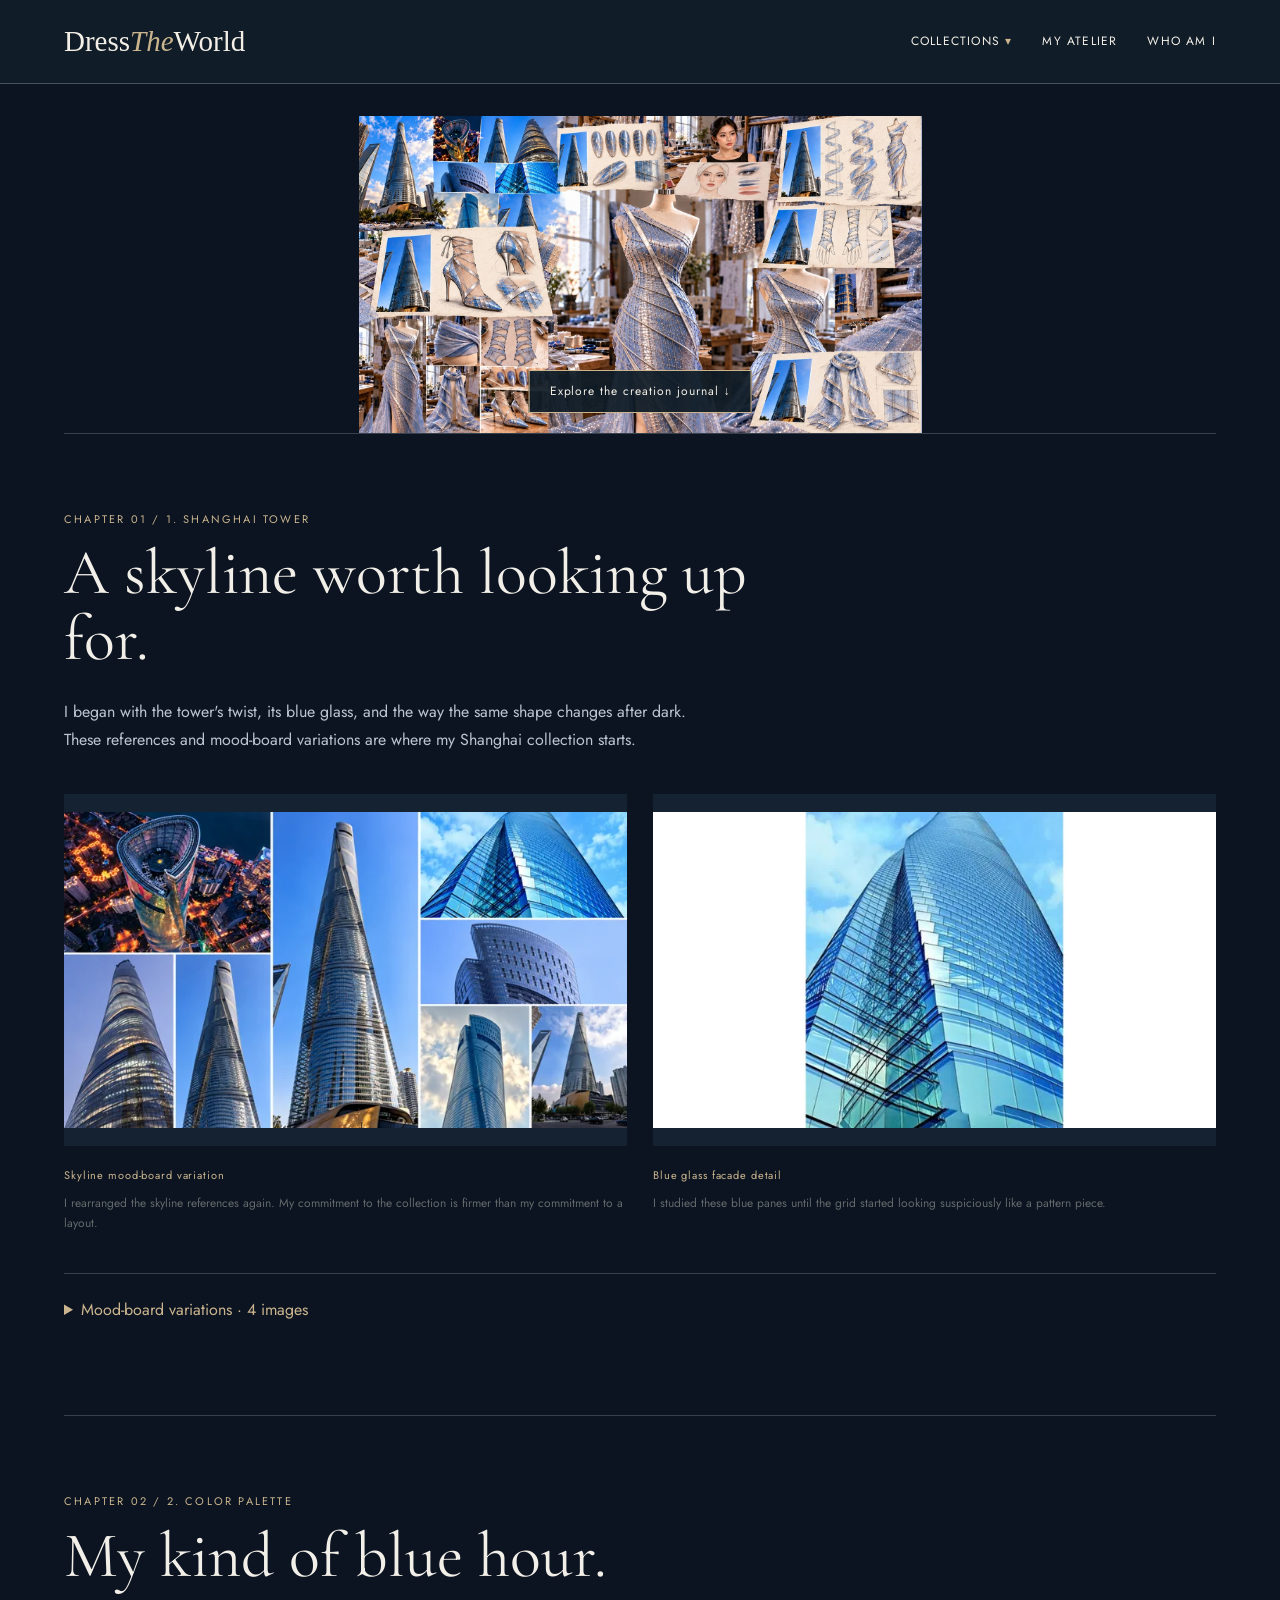
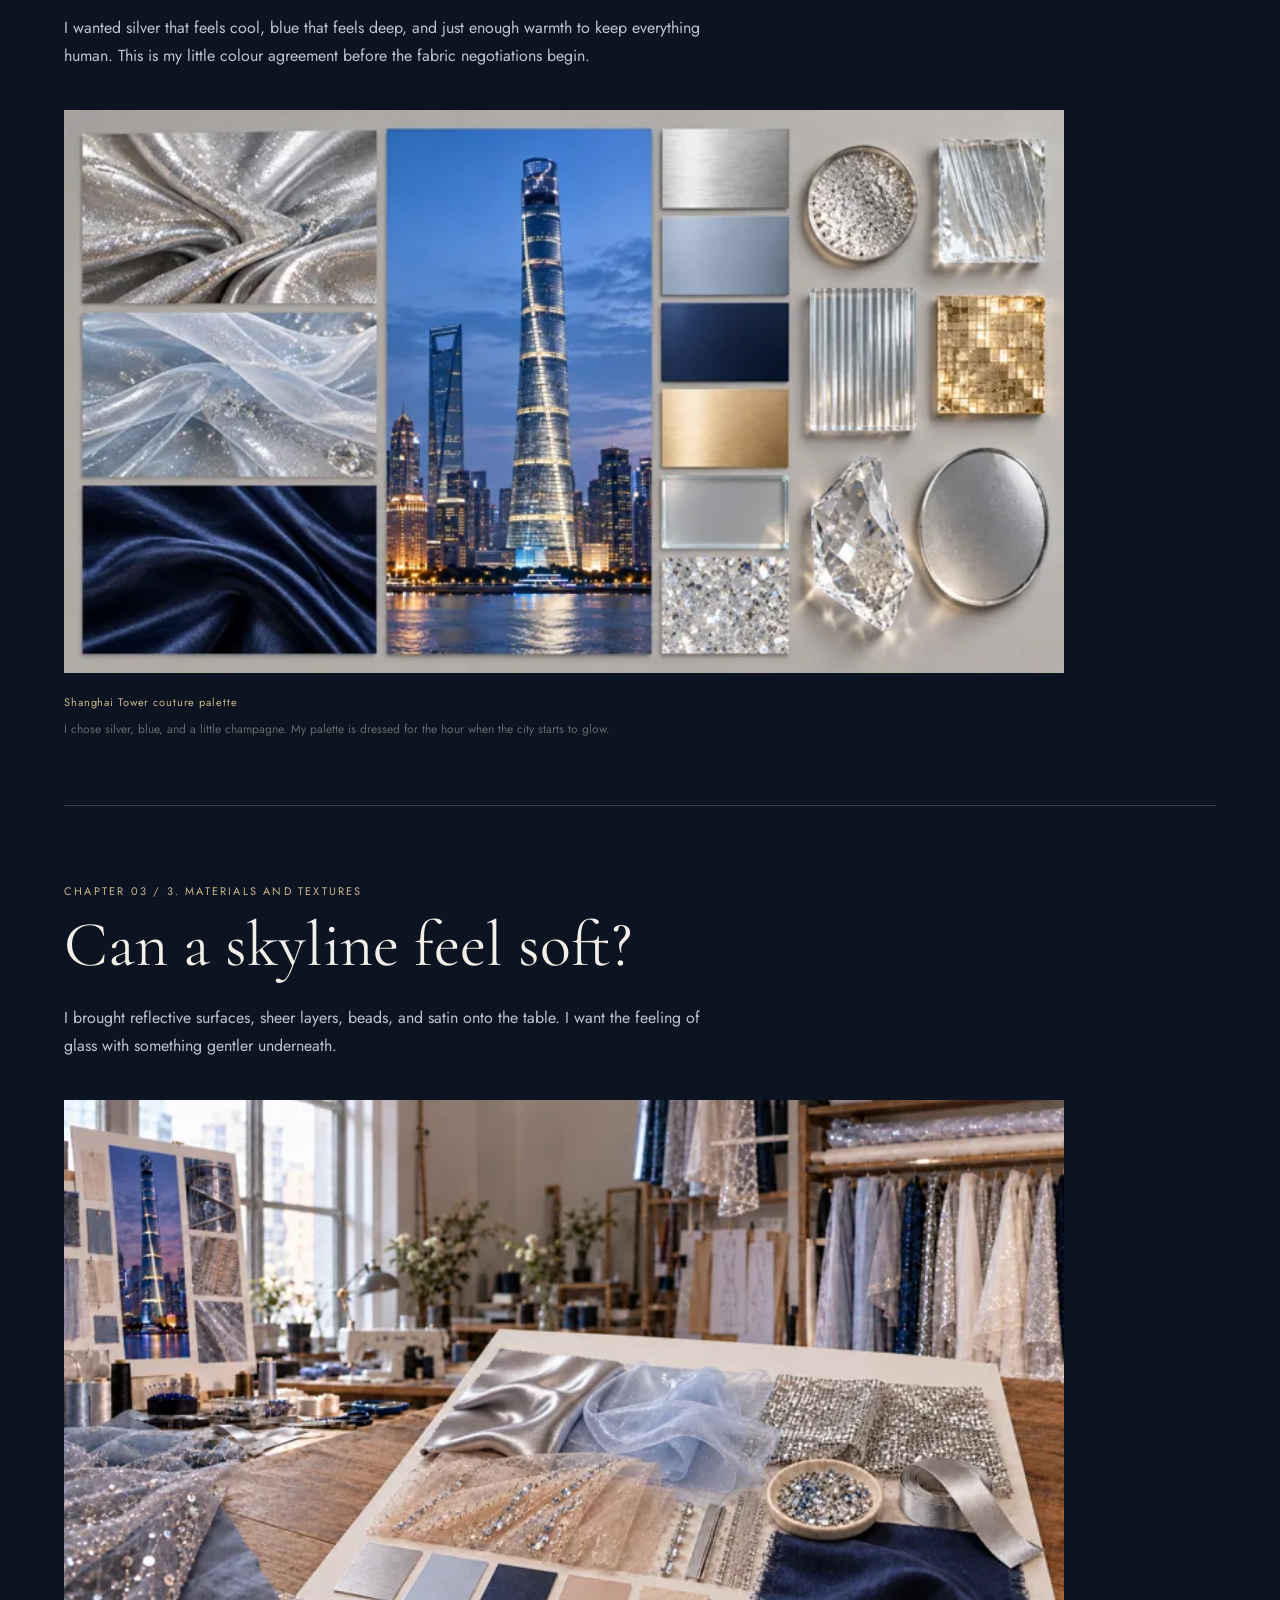
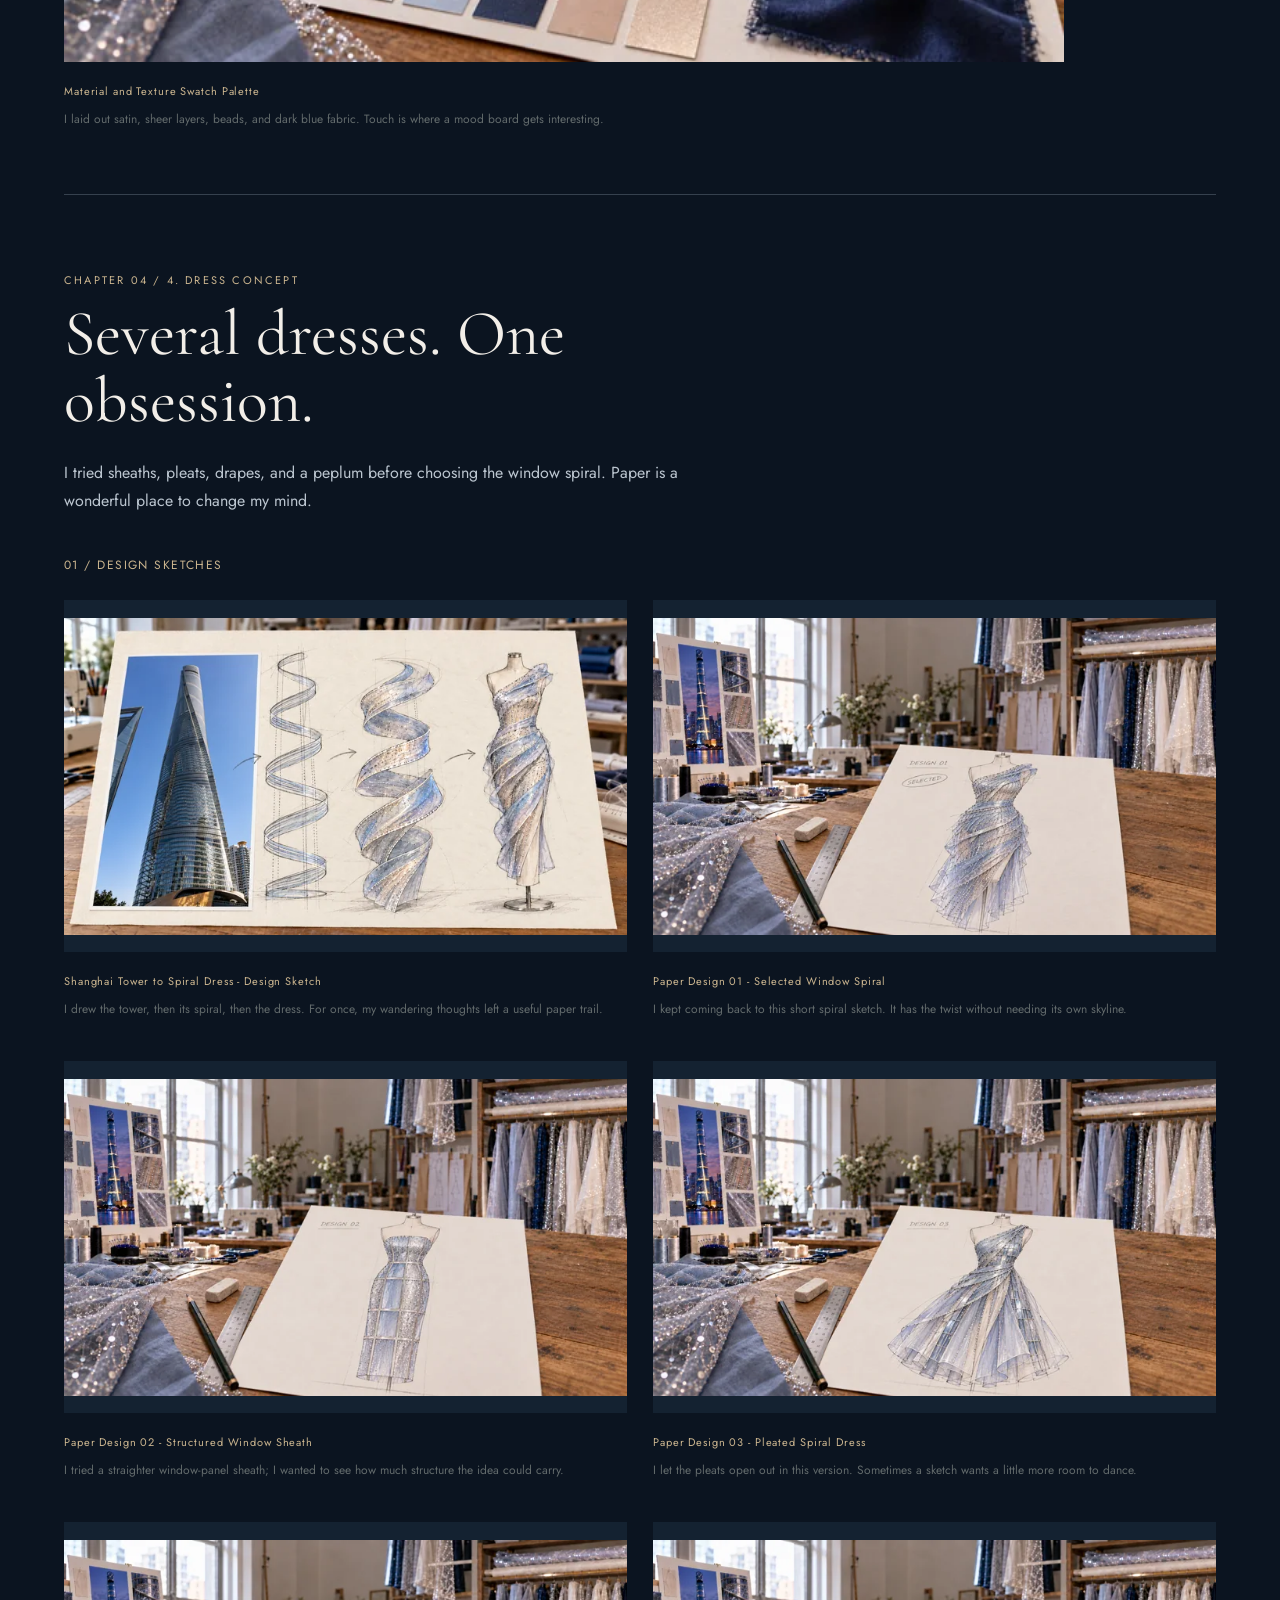
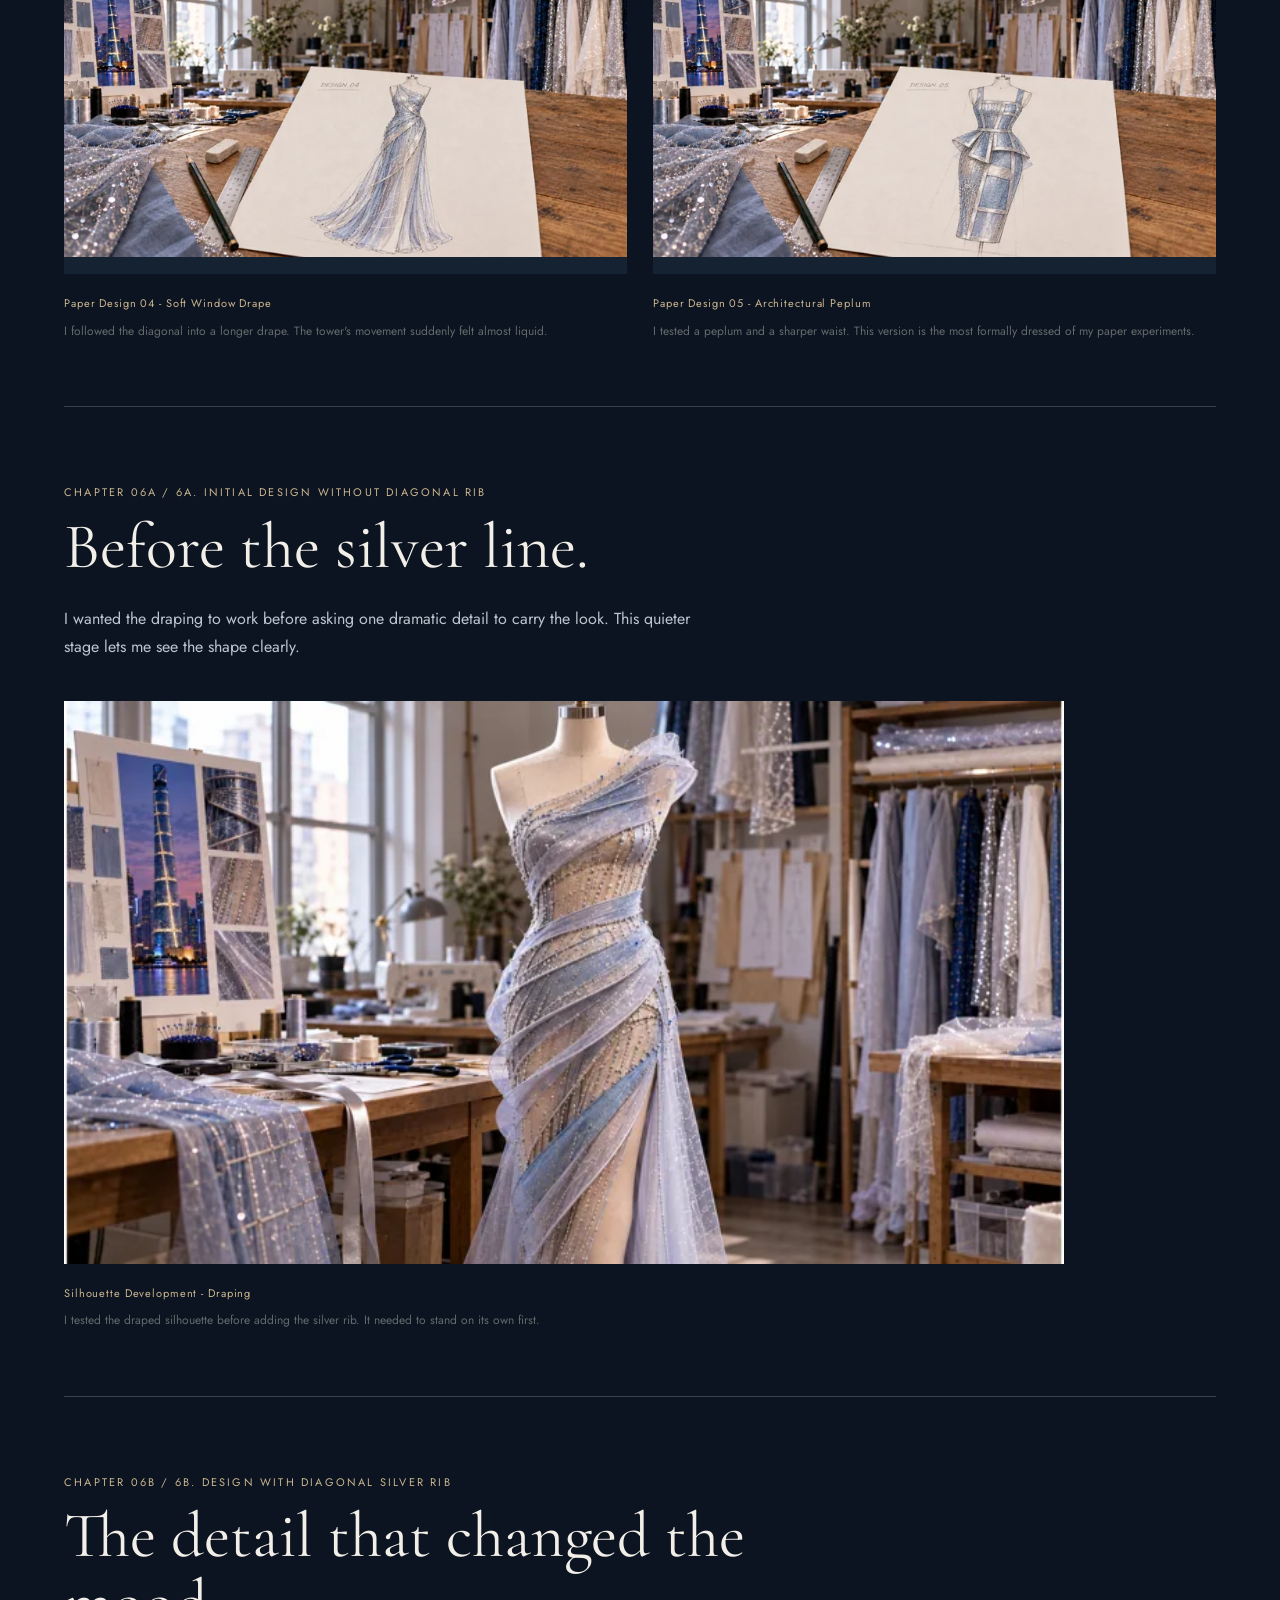
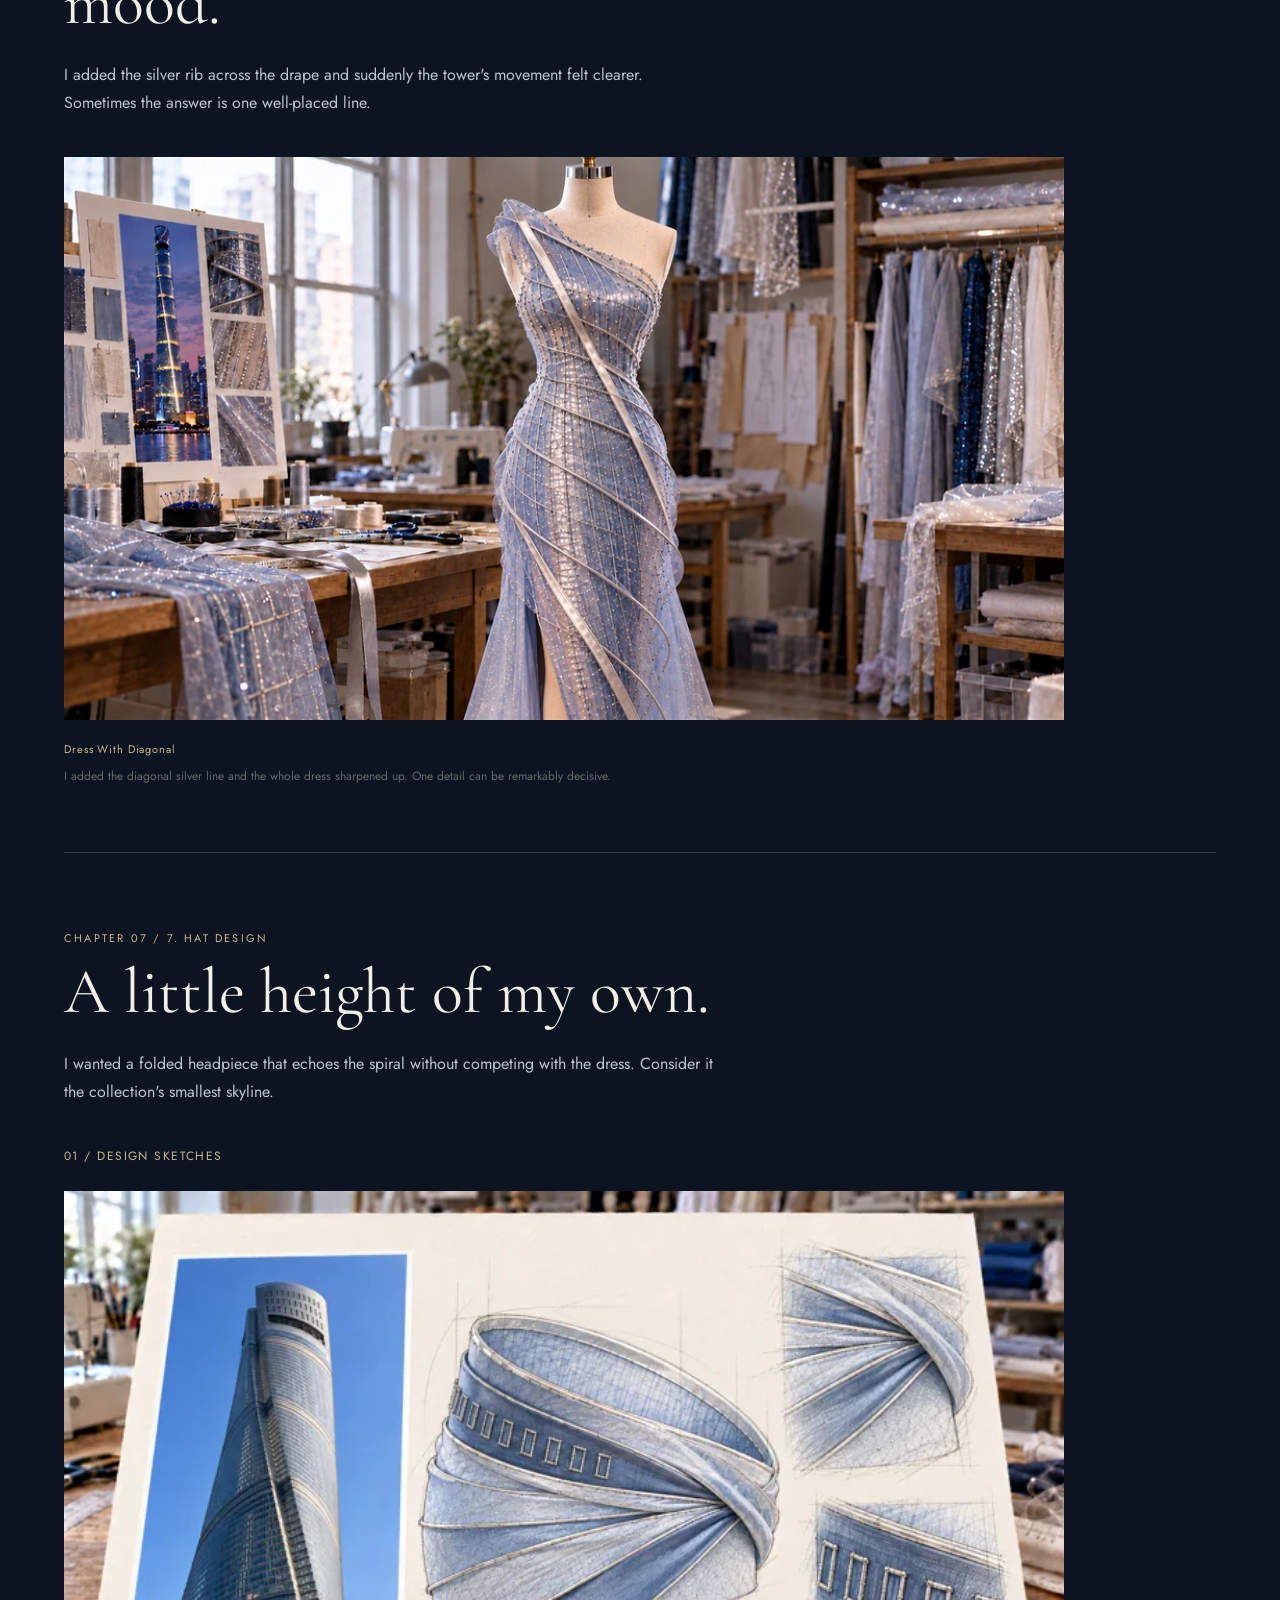
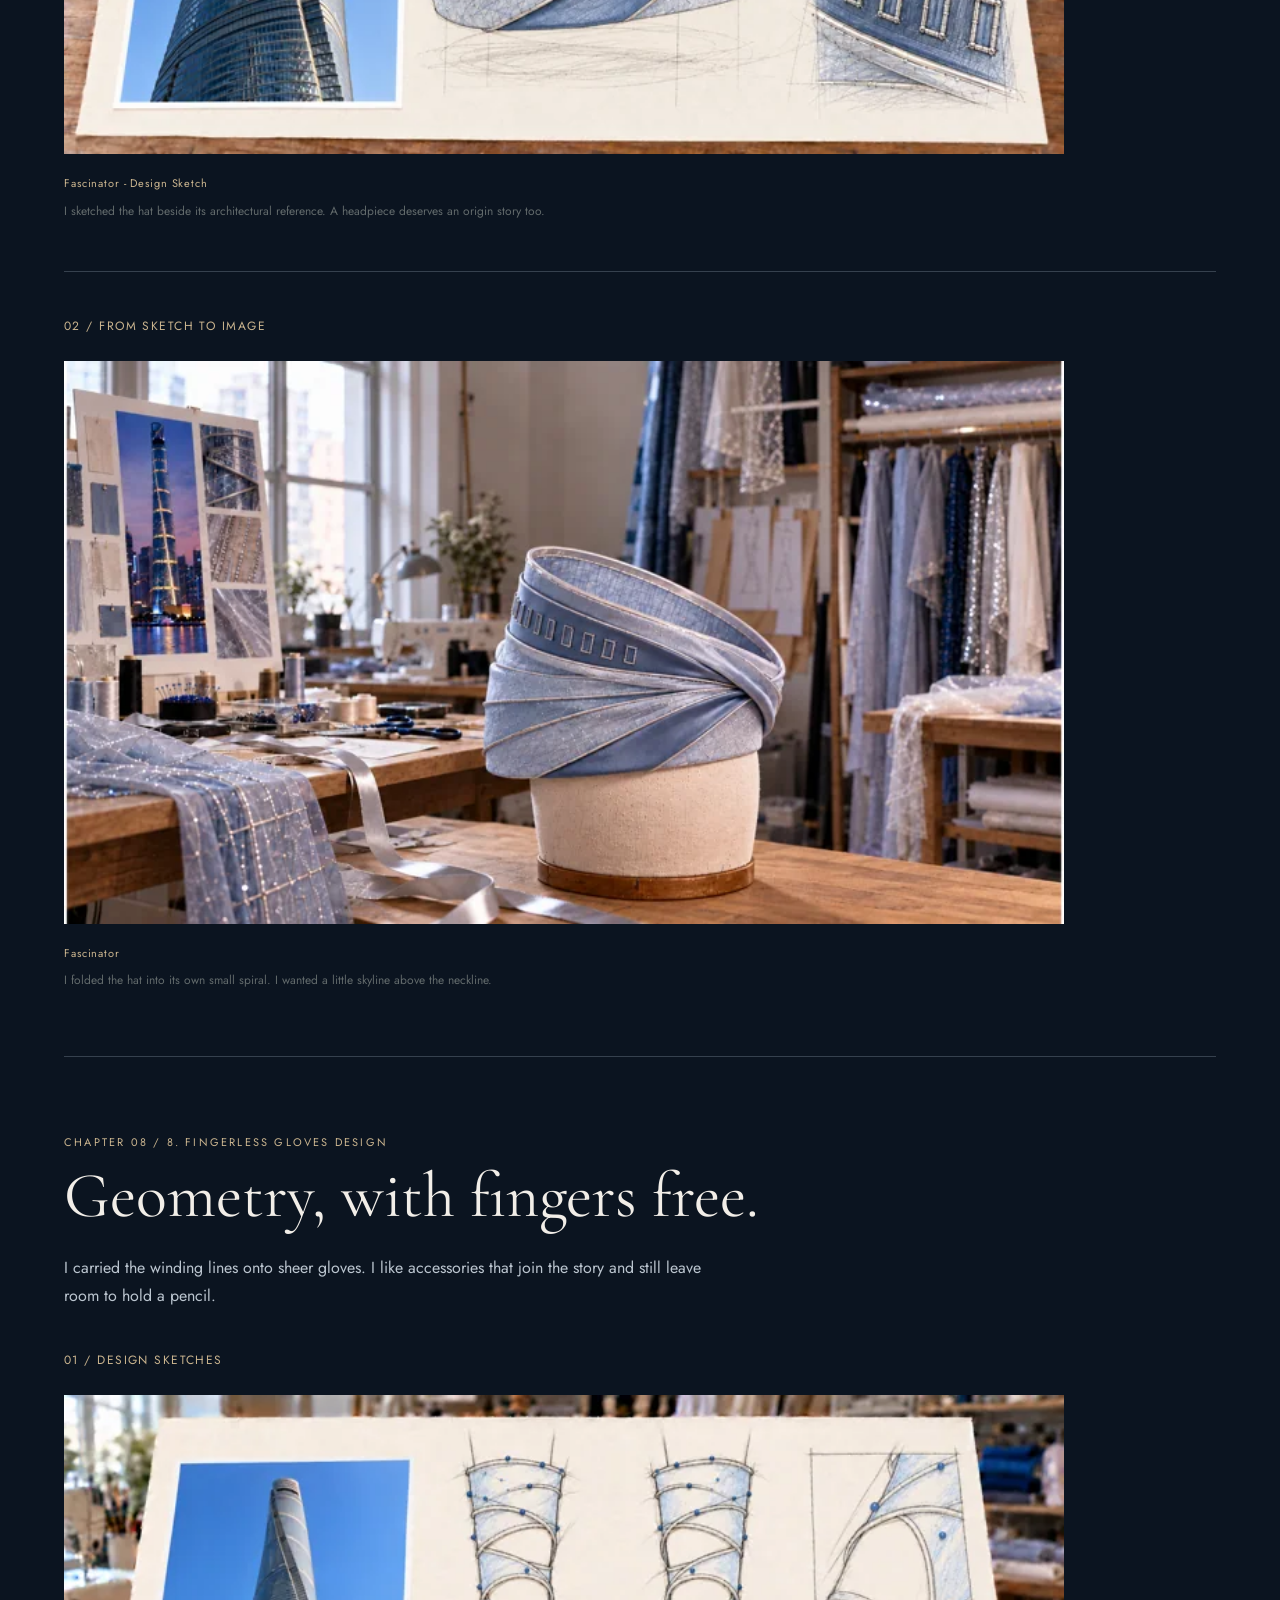
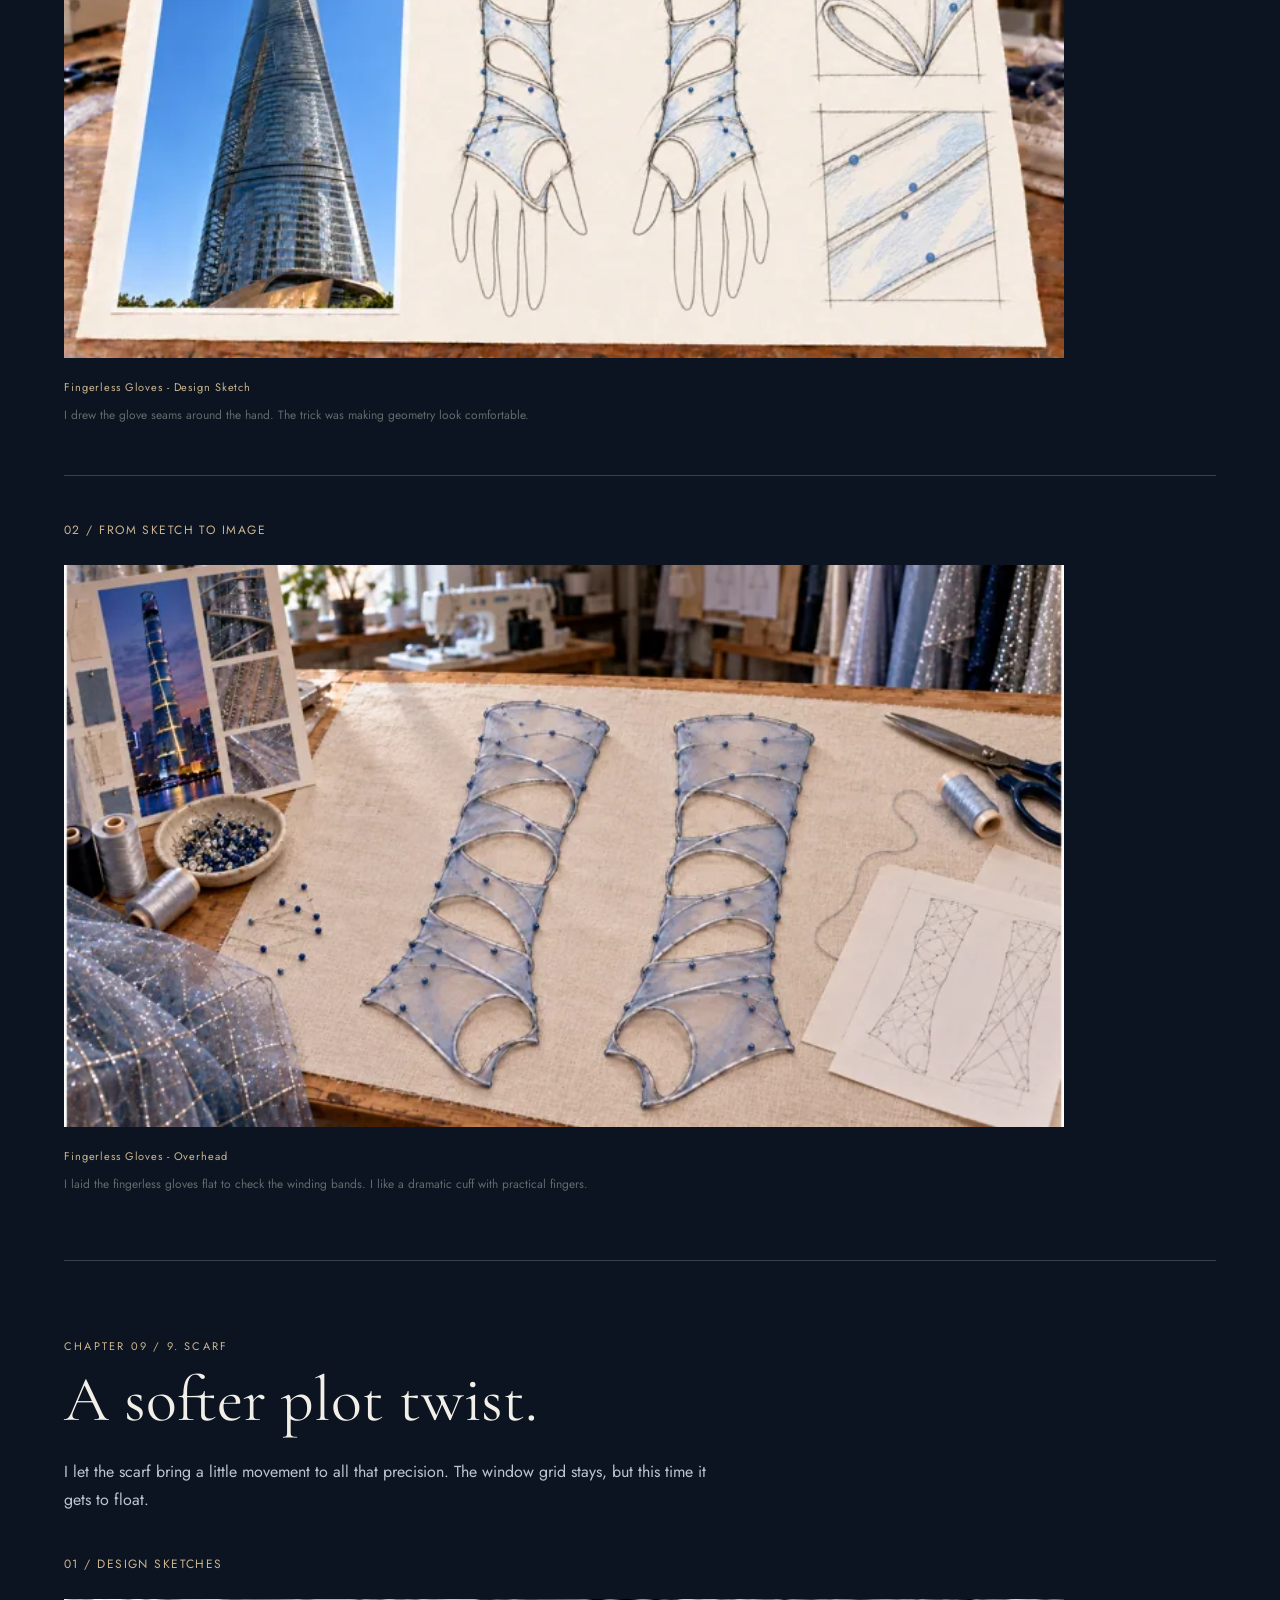
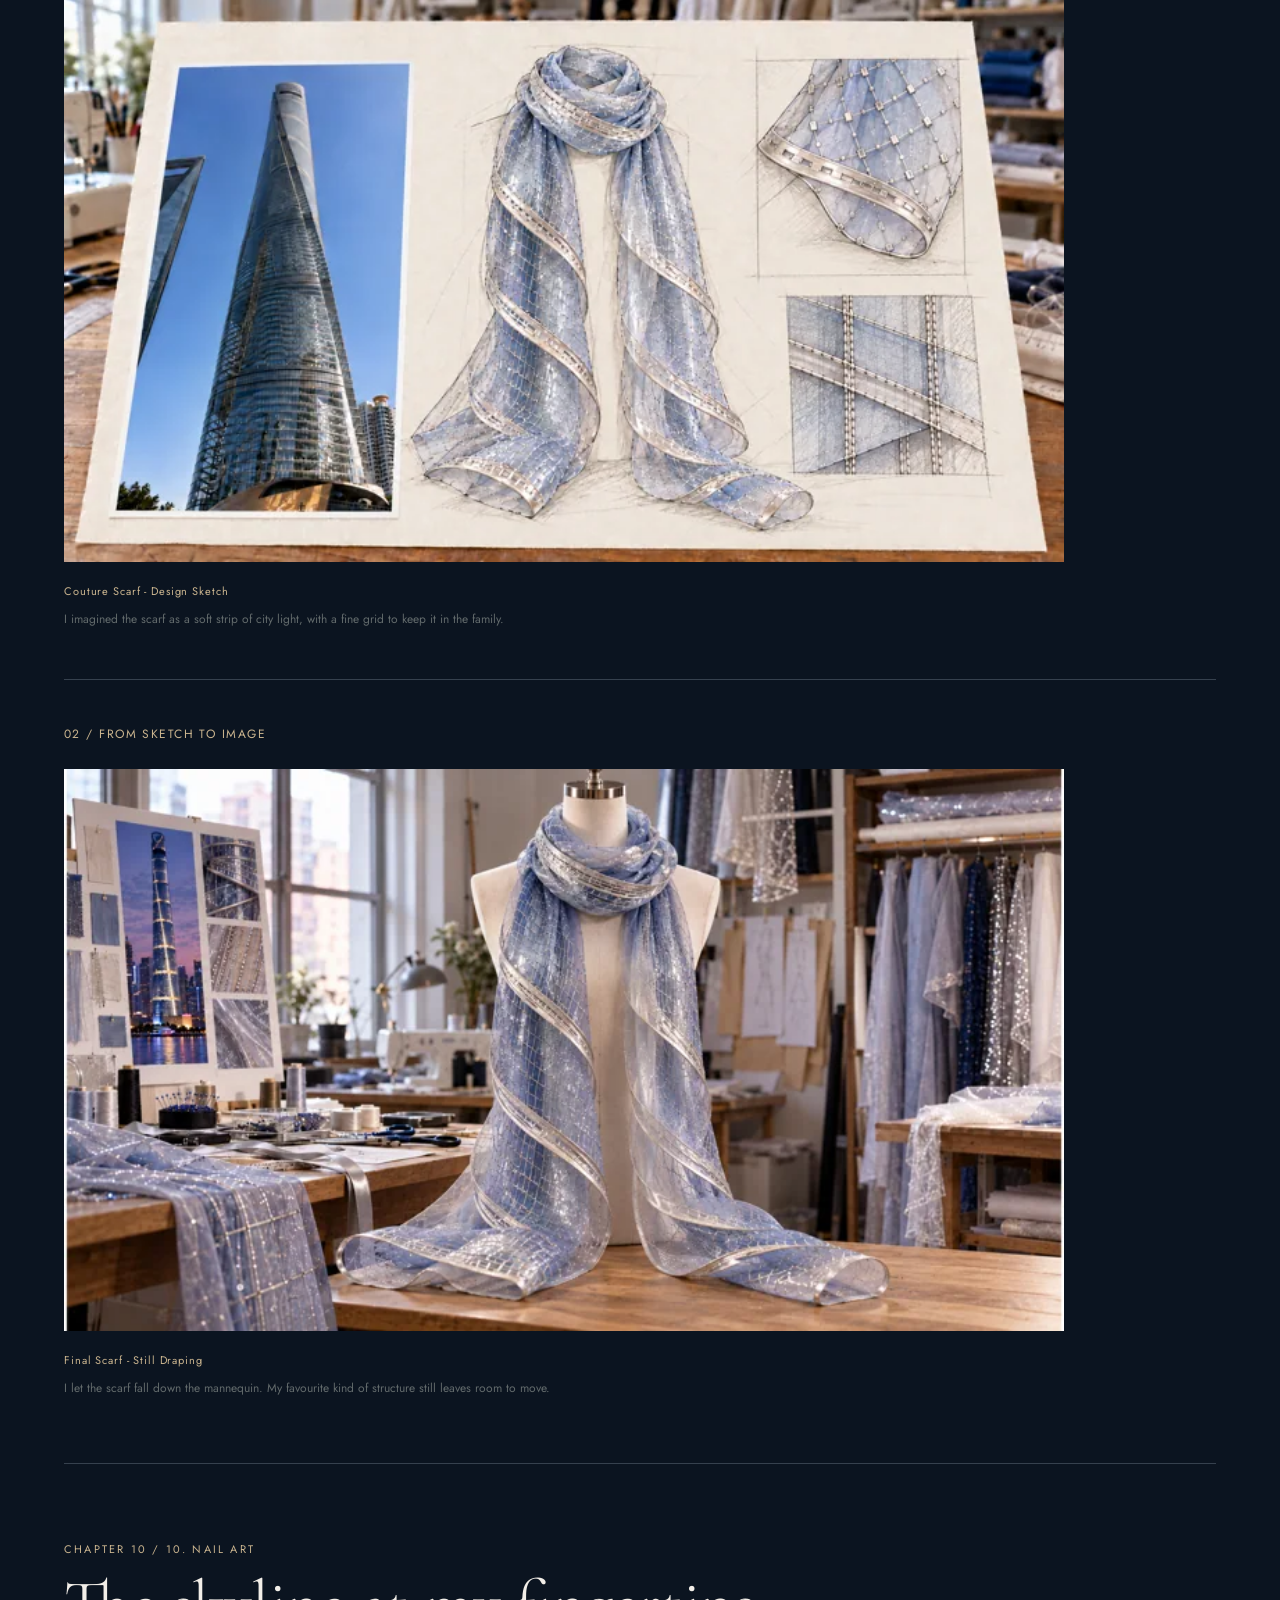
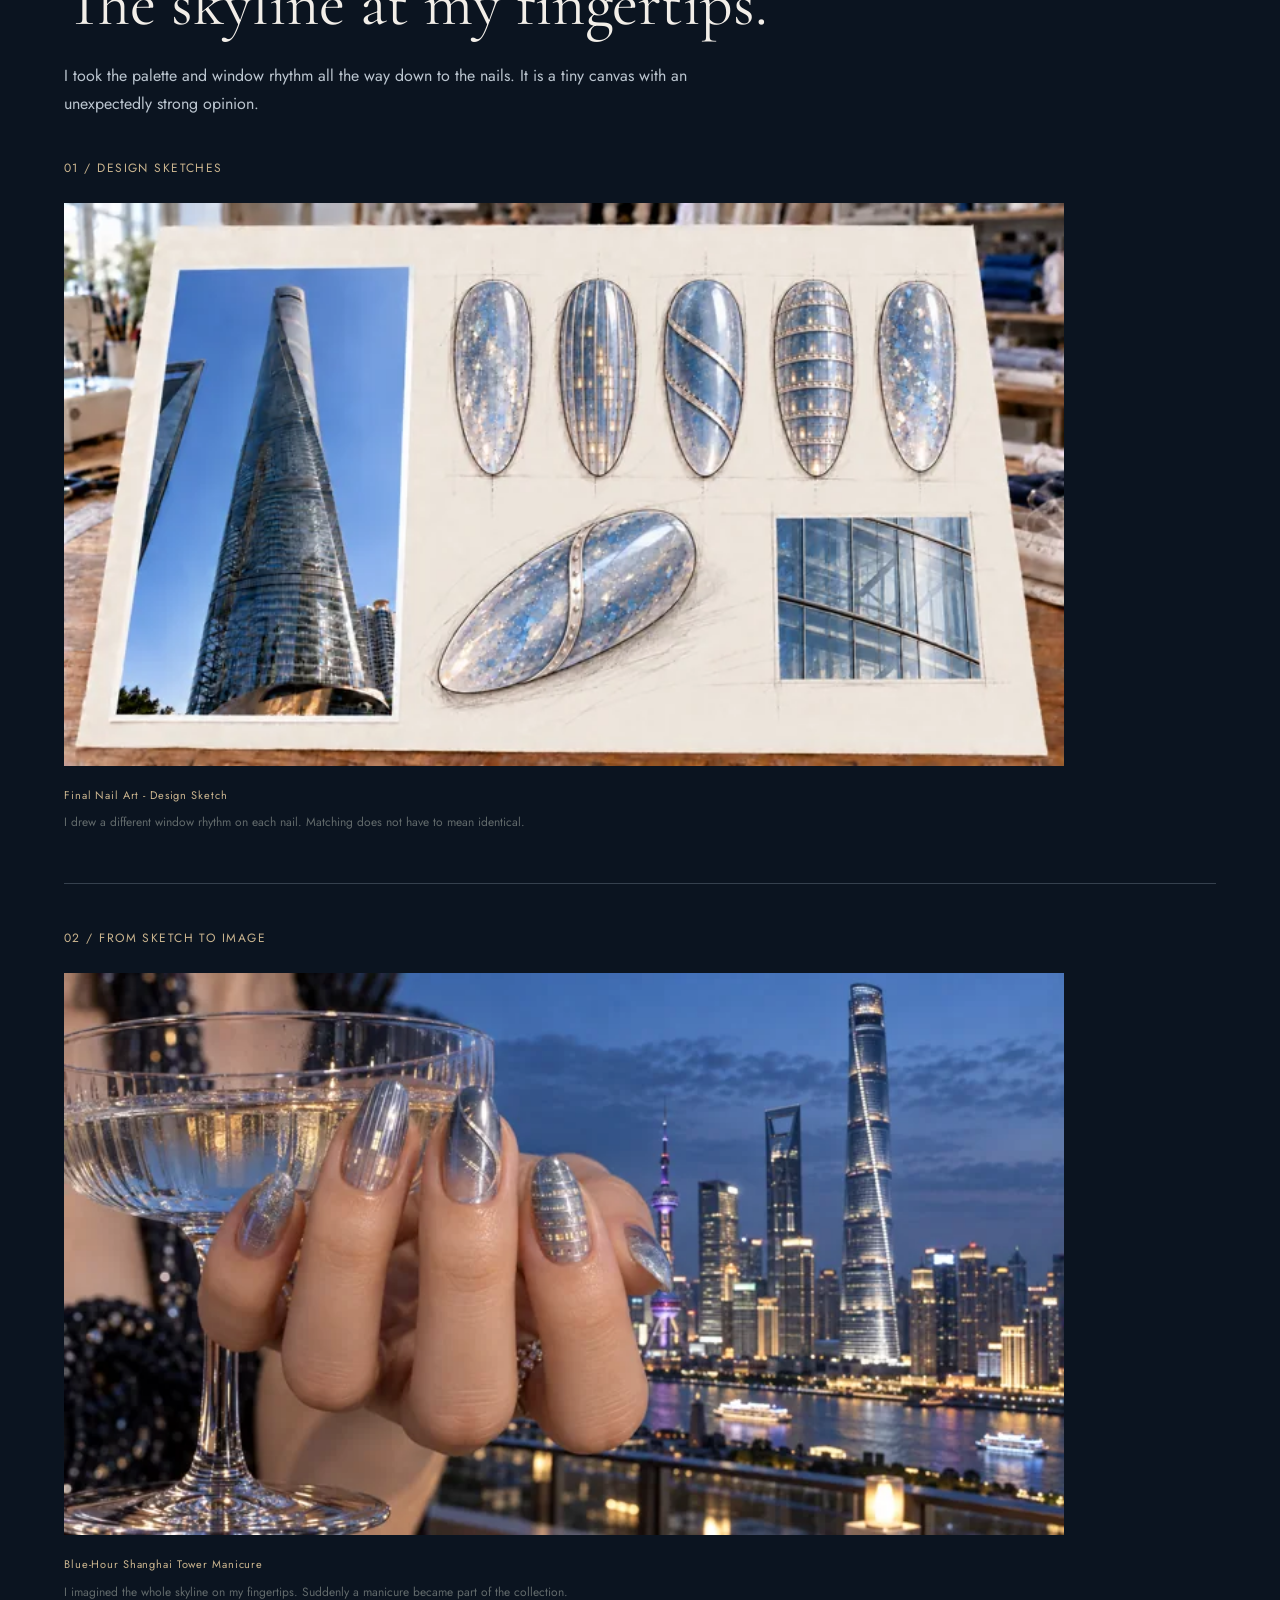
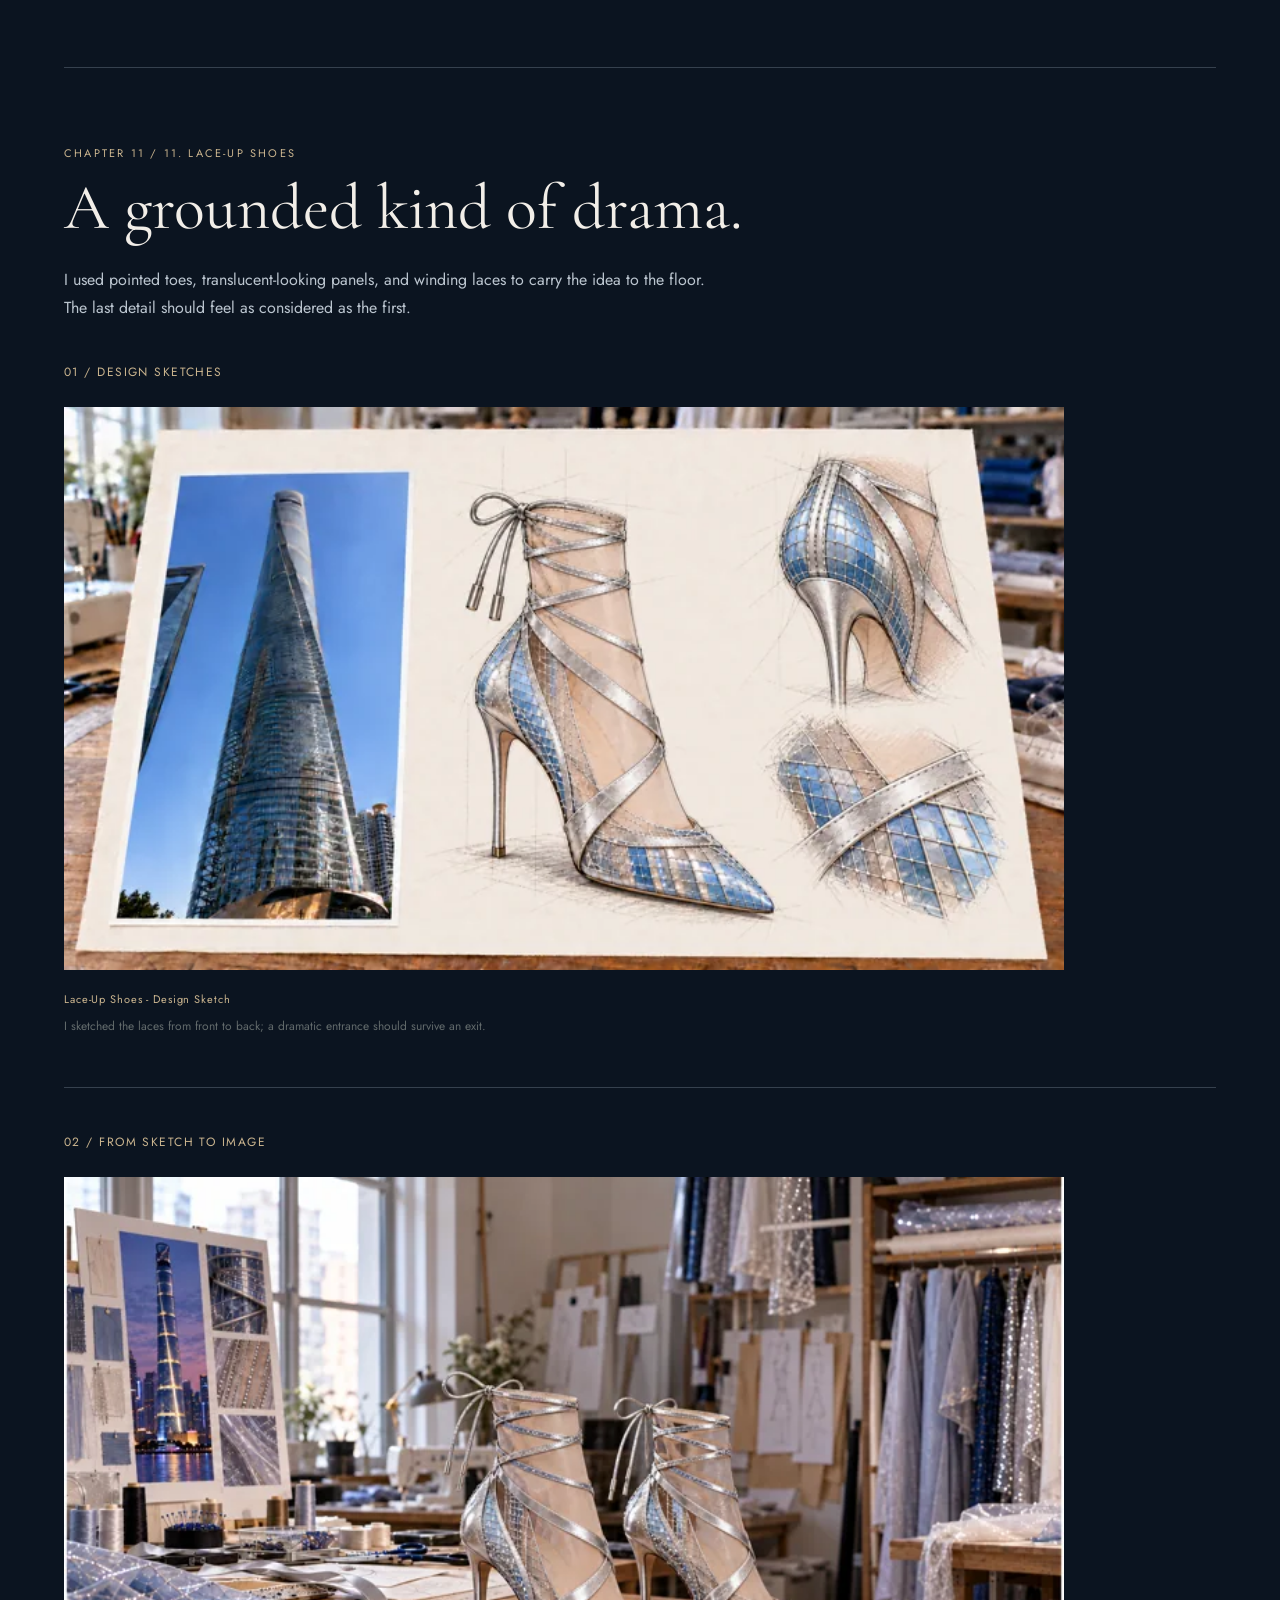
==== commit 73c476c0: "Publish from Pinegrow" ====
--- a/index.html
+++ b/index.html
@@ -159,84 +159,6 @@
                     </div>
                 </div>
             </article>
-            <article class="chapter" id="chapter-05">
-                <div class="chapter-heading">
-                    <p class="eyebrow">Chapter 05 / 5. Glass Facade Pattern</p>
-                    <h2>Window shopping, literally.</h2>
-                    <p>I followed the facade&#x27;s grids and curves into sample studies, then into the bodice. The aim is a connection you can feel without needing an architectural tour.</p>
-                </div>
-                <div class="sketch-stage">
-                    <p class="sequence-label">01 / Design sketches</p>
-                    <div class="gallery">
-                        <figure>
-                            <a class="image-link" href="images/diary/071.webp" data-caption="I translated rectangular windows into a soft grid. My version of glazing comes with thread." aria-label="Enlarge: Window Study 01 - Rectangular Glazing"><img src="images/diary/071-small.webp" width="1920" height="1080" loading="lazy" decoding="async" alt="Window Study 01 - Rectangular Glazing"></a>
-                            <figcaption>
-                                <span class="image-title">Window Study 01 - Rectangular Glazing</span>I translated rectangular windows into a soft grid. My version of glazing comes with thread.
-                            </figcaption>
-                        </figure>
-                        <figure>
-                            <a class="image-link" href="images/diary/072.webp" data-caption="I drew the curved horizontal bands as gentle rows. A rigid reference does not require a rigid dress." aria-label="Enlarge: Window Study 02 - Curved Horizontal Bands"><img src="images/diary/072-small.webp" width="1920" height="1080" loading="lazy" decoding="async" alt="Window Study 02 - Curved Horizontal Bands"></a>
-                            <figcaption>
-                                <span class="image-title">Window Study 02 - Curved Horizontal Bands</span>I drew the curved horizontal bands as gentle rows. A rigid reference does not require a rigid dress.
-                            </figcaption>
-                        </figure>
-                        <figure>
-                            <a class="image-link" href="images/diary/073.webp" data-caption="I followed the facade&#x27;s turning edge and tested a diagonal border on paper." aria-label="Enlarge: Window Study 03 - Twisting Facade Edge"><img src="images/diary/073-small.webp" width="1920" height="1080" loading="lazy" decoding="async" alt="Window Study 03 - Twisting Facade Edge"></a>
-                            <figcaption>
-                                <span class="image-title">Window Study 03 - Twisting Facade Edge</span>I followed the facade&#x27;s turning edge and tested a diagonal border on paper.
-                            </figcaption>
-                        </figure>
-                        <figure>
-                            <a class="image-link" href="images/diary/074.webp" data-caption="I explored a sheer double layer; I like the idea of light passing through instead of simply bouncing back." aria-label="Enlarge: Window Study 04 - Double Skin Transparency"><img src="images/diary/074-small.webp" width="1920" height="1080" loading="lazy" decoding="async" alt="Window Study 04 - Double Skin Transparency"></a>
-                            <figcaption>
-                                <span class="image-title">Window Study 04 - Double Skin Transparency</span>I explored a sheer double layer; I like the idea of light passing through instead of simply bouncing back.
-                            </figcaption>
-                        </figure>
-                        <figure>
-                            <a class="image-link" href="images/diary/075.webp" data-caption="I borrowed the reflective panes for a paler sample. Sparkle is more persuasive when it has a reason." aria-label="Enlarge: Window Study 05 - Sunlit Reflective Panes"><img src="images/diary/075-small.webp" width="1920" height="1080" loading="lazy" decoding="async" alt="Window Study 05 - Sunlit Reflective Panes"></a>
-                            <figcaption>
-                                <span class="image-title">Window Study 05 - Sunlit Reflective Panes</span>I borrowed the reflective panes for a paler sample. Sparkle is more persuasive when it has a reason.
-                            </figcaption>
-                        </figure>
-                    </div>
-                </div>
-                <div class="image-stage">
-                    <p class="sequence-label">02 / From sketch to image</p>
-                    <div class="gallery">
-                        <figure>
-                            <a class="image-link" href="images/diary/066.webp" data-caption="I kept the reference board beside the bodice so the tiny window lines never lost their connection to the skyline." aria-label="Enlarge: Bodice and Reference Board"><img src="images/diary/066-small.webp" width="1920" height="1080" loading="lazy" decoding="async" alt="Bodice and Reference Board"></a>
-                            <figcaption>
-                                <span class="image-title">Bodice and Reference Board</span>I kept the reference board beside the bodice so the tiny window lines never lost their connection to the skyline.
-                            </figcaption>
-                        </figure>
-                        <figure>
-                            <a class="image-link" href="images/diary/067.webp" data-caption="I zoomed in on the neckline; beads, fine lines, and one diagonal had to learn to share the space." aria-label="Enlarge: Upper Bodice Window Motif"><img src="images/diary/067-small.webp" width="1920" height="1080" loading="lazy" decoding="async" alt="Upper Bodice Window Motif"></a>
-                            <figcaption>
-                                <span class="image-title">Upper Bodice Window Motif</span>I zoomed in on the neckline; beads, fine lines, and one diagonal had to learn to share the space.
-                            </figcaption>
-                        </figure>
-                        <figure>
-                            <a class="image-link" href="images/diary/068.webp" data-caption="I watched the silver rib cross the waist grid. That is the moment the dress found its direction." aria-label="Enlarge: Waist Grid and Diagonal Ribbon"><img src="images/diary/068-small.webp" width="1920" height="1080" loading="lazy" decoding="async" alt="Waist Grid and Diagonal Ribbon"></a>
-                            <figcaption>
-                                <span class="image-title">Waist Grid and Diagonal Ribbon</span>I watched the silver rib cross the waist grid. That is the moment the dress found its direction.
-                            </figcaption>
-                        </figure>
-                        <figure>
-                            <a class="image-link" href="images/diary/069.webp" data-caption="I spread the beaded sample flat. A fabric should be interesting before it ever meets a body." aria-label="Enlarge: Material Sample on the Table"><img src="images/diary/069-small.webp" width="1920" height="1080" loading="lazy" decoding="async" alt="Material Sample on the Table"></a>
-                            <figcaption>
-                                <span class="image-title">Material Sample on the Table</span>I spread the beaded sample flat. A fabric should be interesting before it ever meets a body.
-                            </figcaption>
-                        </figure>
-                        <figure>
-                            <a class="image-link" href="images/diary/070.webp" data-caption="I kept the threads and beads beside the sample; the smallest pieces are doing a remarkable amount of work." aria-label="Enlarge: Beads Thread and Construction"><img src="images/diary/070-small.webp" width="1920" height="1080" loading="lazy" decoding="async" alt="Beads Thread and Construction"></a>
-                            <figcaption>
-                                <span class="image-title">Beads Thread and Construction</span>I kept the threads and beads beside the sample; the smallest pieces are doing a remarkable amount of work.
-                            </figcaption>
-                        </figure>
-                        <figure></figure>
-                    </div>
-                </div>
-            </article>
             <article class="chapter" id="chapter-06a">
                 <div class="chapter-heading">
                     <p class="eyebrow">Chapter 06a / 6a. Initial Design Without Diagonal Rib</p>
@@ -507,17 +429,22 @@
                 <div class="gallery">
                     <figure>
                         <a class="image-link" href="images/diary/041.webp" data-caption="I brought the Shanghai silhouette into a relaxed rooftop gathering." aria-label="Enlarge: Couture at the rooftop gathering"><img src="images/diary/041-small.webp" width="1920" height="1080" loading="lazy" decoding="async" alt="Couture at the rooftop gathering"></a>
-                        <figcaption><span class="image-title">Couture at the rooftop gathering</span>I brought the Shanghai silhouette into a relaxed rooftop gathering.</figcaption>
+                        <figcaption>
+                            <span class="image-title">Couture at the rooftop gathering</span>I brought the Shanghai silhouette into a relaxed rooftop gathering.
+                        </figcaption>
                     </figure>
                     <figure>
                         <a class="image-link" href="images/diary/042.webp" data-caption="The blue and silver dress joins the colour and movement of an evening reception." aria-label="Enlarge: Couture at the evening reception"><img src="images/diary/042-small.webp" width="1920" height="1080" loading="lazy" decoding="async" alt="Couture at the evening reception"></a>
-                        <figcaption><span class="image-title">Couture at the evening reception</span>The blue and silver dress joins the colour and movement of an evening reception.</figcaption>
+                        <figcaption>
+                            <span class="image-title">Couture at the evening reception</span>The blue and silver dress joins the colour and movement of an evening reception.
+                        </figcaption>
                     </figure>
                     <figure>
                         <a class="image-link" href="images/diary/043.webp" data-caption="The finished look meets a lively conversation at the cocktail party." aria-label="Enlarge: Couture at the cocktail party"><img src="images/diary/043-small.webp" width="1920" height="1080" loading="lazy" decoding="async" alt="Couture at the cocktail party"></a>
-                        <figcaption><span class="image-title">Couture at the cocktail party</span>The finished look meets a lively conversation at the cocktail party.</figcaption>
-                    </figure>
-                    
+                        <figcaption>
+                            <span class="image-title">Couture at the cocktail party</span>The finished look meets a lively conversation at the cocktail party.
+                        </figcaption>
+                    </figure>
                 </div>
             </article>
         </main>
--- a/entry.css
+++ b/entry.css
@@ -1,2 +1,3 @@
 /* Full opening collage, followed immediately by the complete diary. */
-.entry-cover{position:relative;margin:0;background:#101c27;width:100%}.entry-cover>img{display:block;width:100%;height:auto;aspect-ratio:16/9;object-fit:contain}.entry-scroll{position:absolute;bottom:20px;left:50%;transform:translateX(-50%);padding:10px 20px;background:#101c27ed;color:#f3efe7;border:1px solid #cbb58f;font-size:12px;letter-spacing:.08em;text-align:center;white-space:nowrap}.entry-scroll:hover{background:#f3efe7;color:#101c27}#shanghai-tower{scroll-margin-top:25px}.upcoming .kicker,.journal-section .kicker{color:#cbb58f}.upcoming .collection-progress{color:#d5c1a1}.upcoming-grid{gap:28px}.journal-section,.upcoming{border-color:#36414e}@media(max-width:760px){.entry-scroll{position:static;display:block;transform:none;border-width:0 0 1px;padding:15px;white-space:normal}.entry-cover>img{height:auto}.entry-cover{overflow:hidden}}
+.entry-cover{position:relative;margin:32px auto 0;background:#101c27;width:calc((min(100vw,1320px) - 10vw - 26px)/2)}.entry-cover>img{display:block;width:100%;height:auto;aspect-ratio:16/9;object-fit:contain}.entry-scroll{position:absolute;bottom:20px;left:50%;transform:translateX(-50%);padding:10px 20px;background:#101c27ed;color:#f3efe7;border:1px solid #cbb58f;font-size:12px;letter-spacing:.08em;text-align:center;white-space:nowrap}.entry-scroll:hover{background:#f3efe7;color:#101c27}#shanghai-tower{scroll-margin-top:25px}.upcoming .kicker,.journal-section .kicker{color:#cbb58f}.upcoming .collection-progress{color:#d5c1a1}.upcoming-grid{gap:28px}.journal-section,.upcoming{border-color:#36414e}@media(max-width:760px){.entry-scroll{position:static;display:block;transform:none;border-width:0 0 1px;padding:15px;white-space:normal}.entry-cover>img{height:auto}.entry-cover{overflow:hidden;width:90%;margin-top:24px}}
+
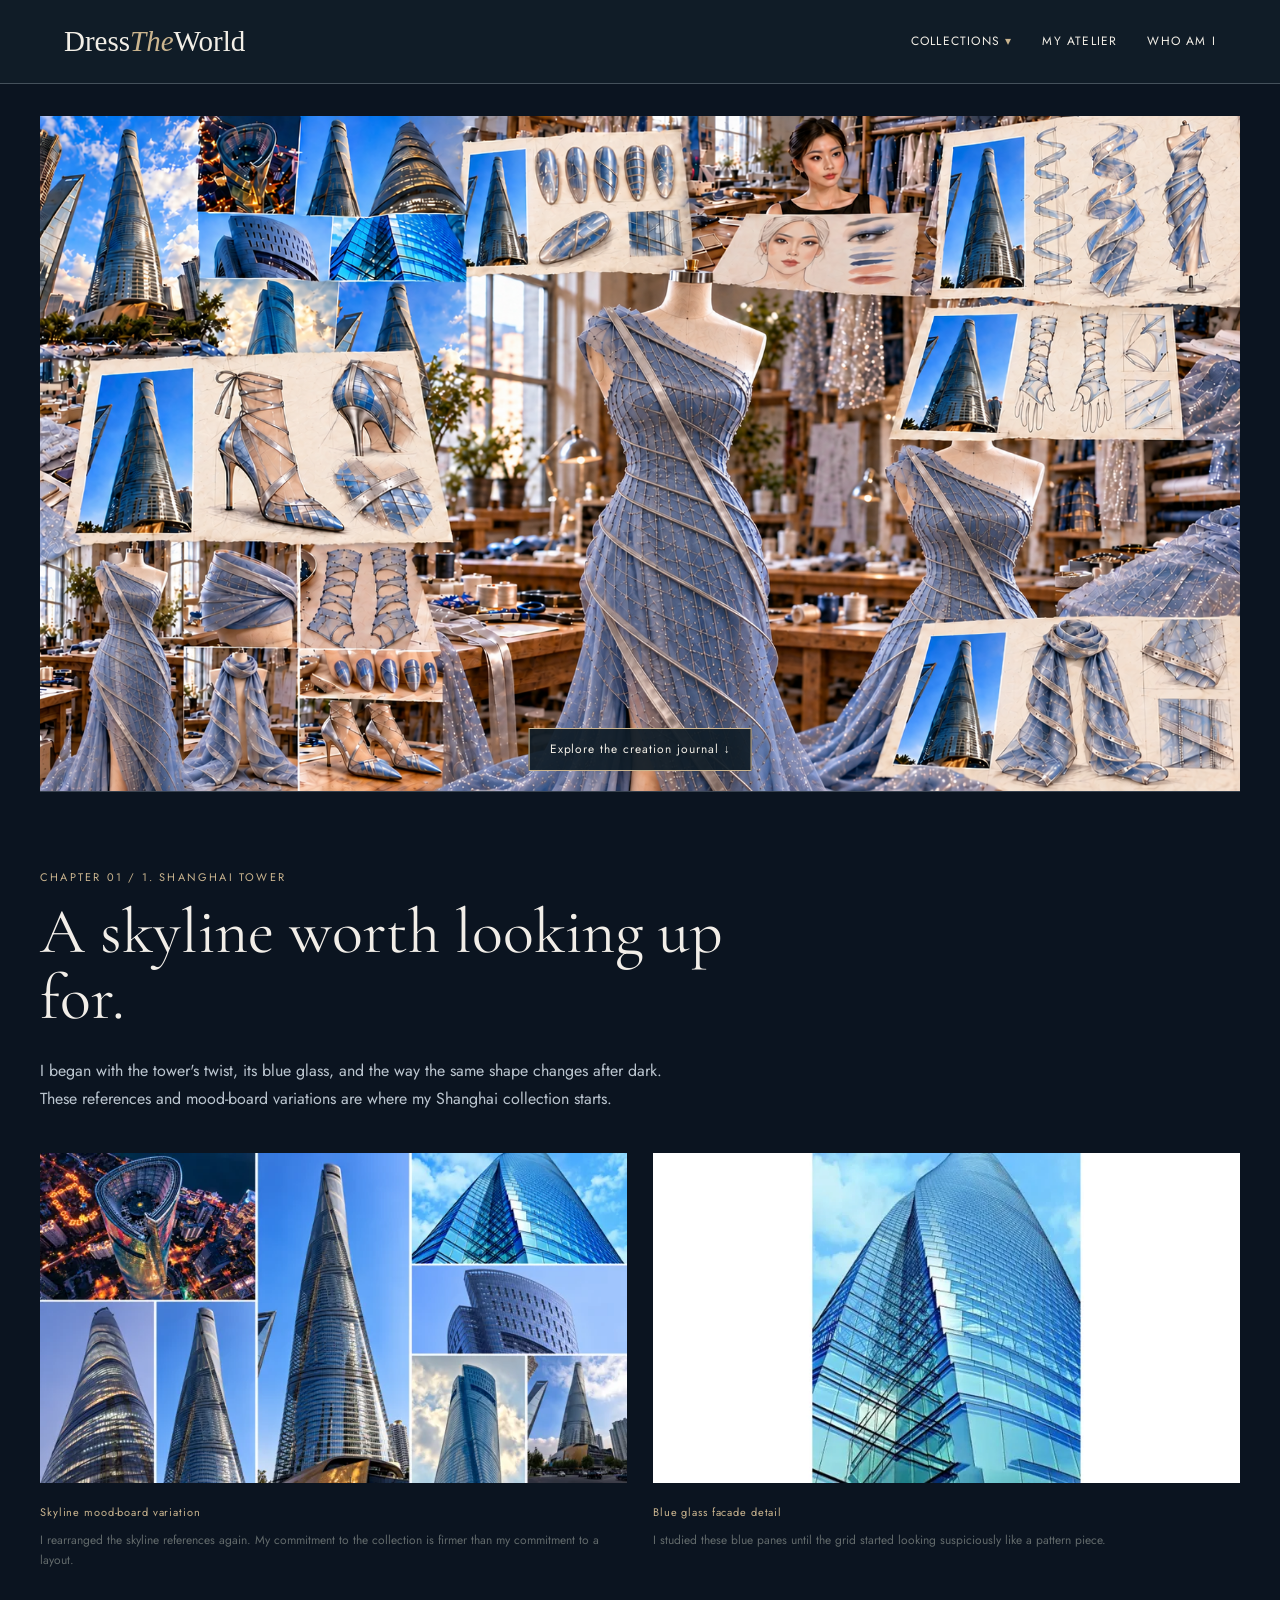
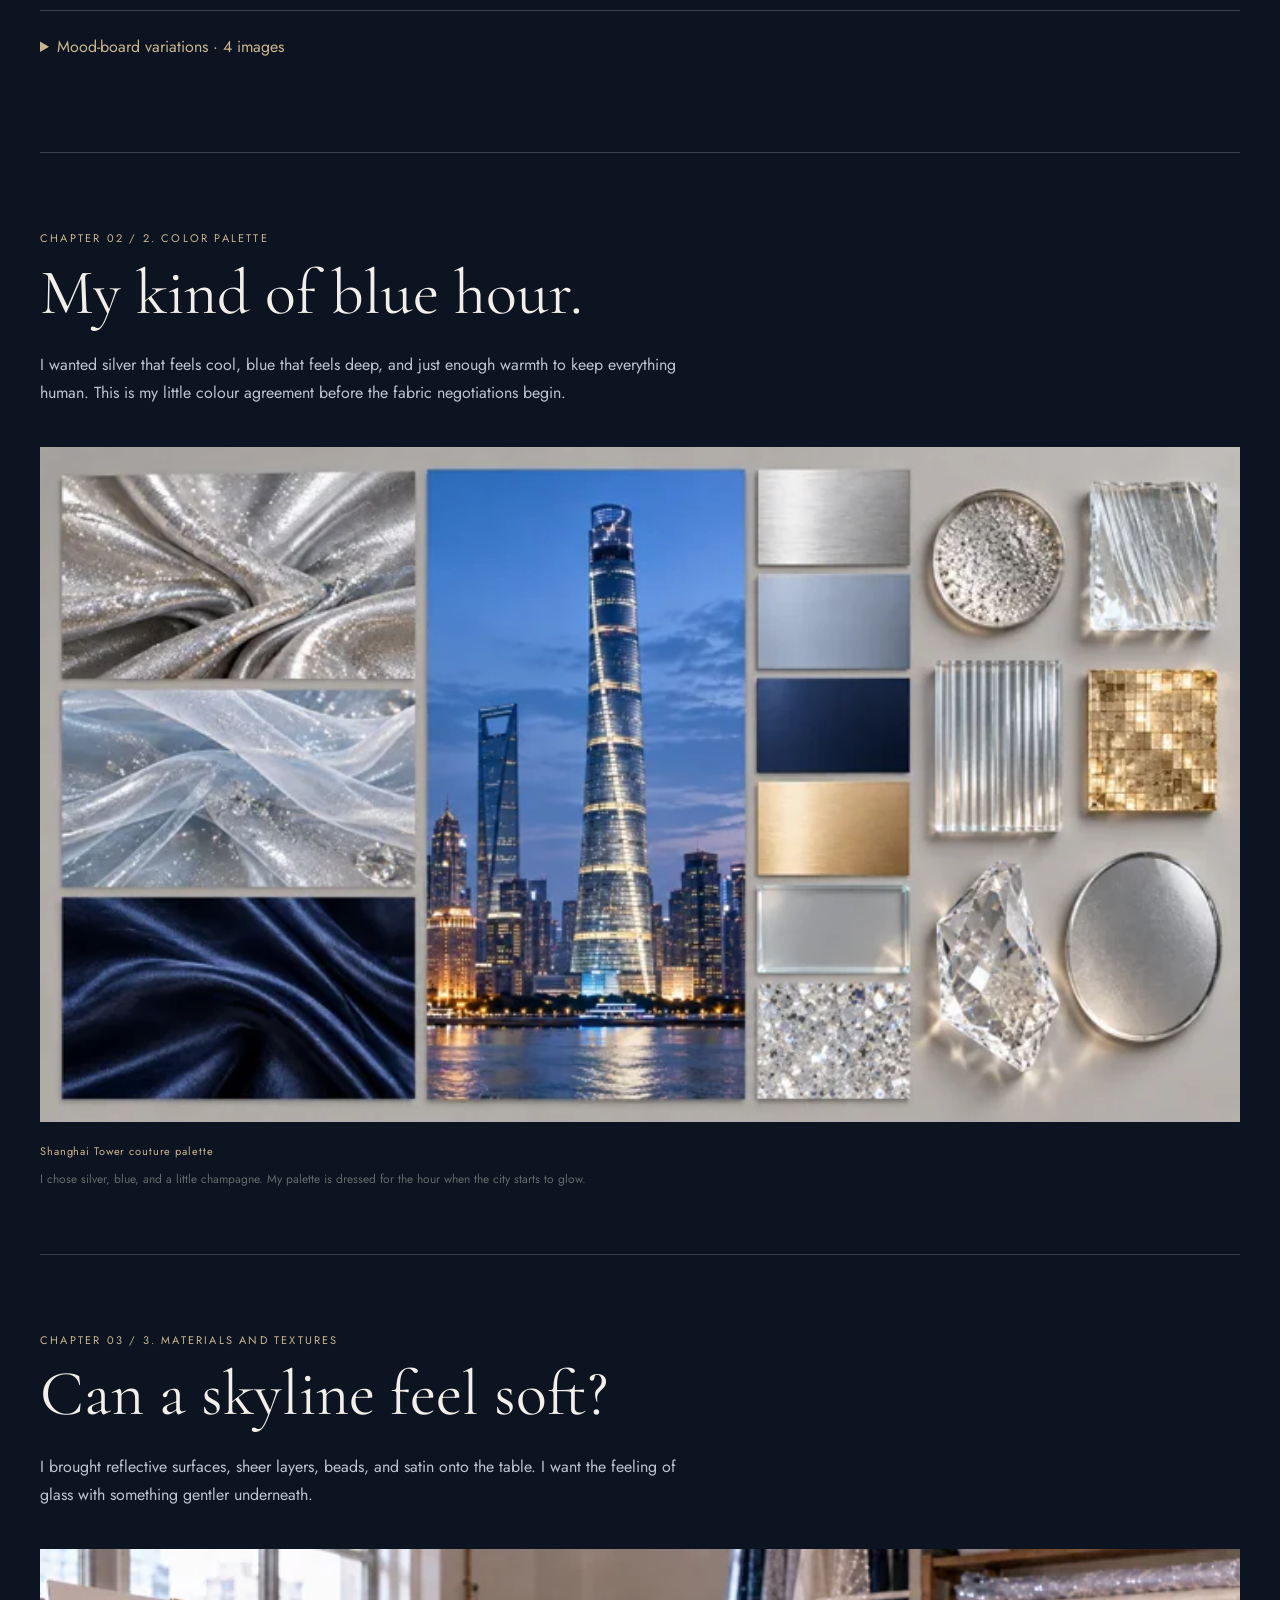
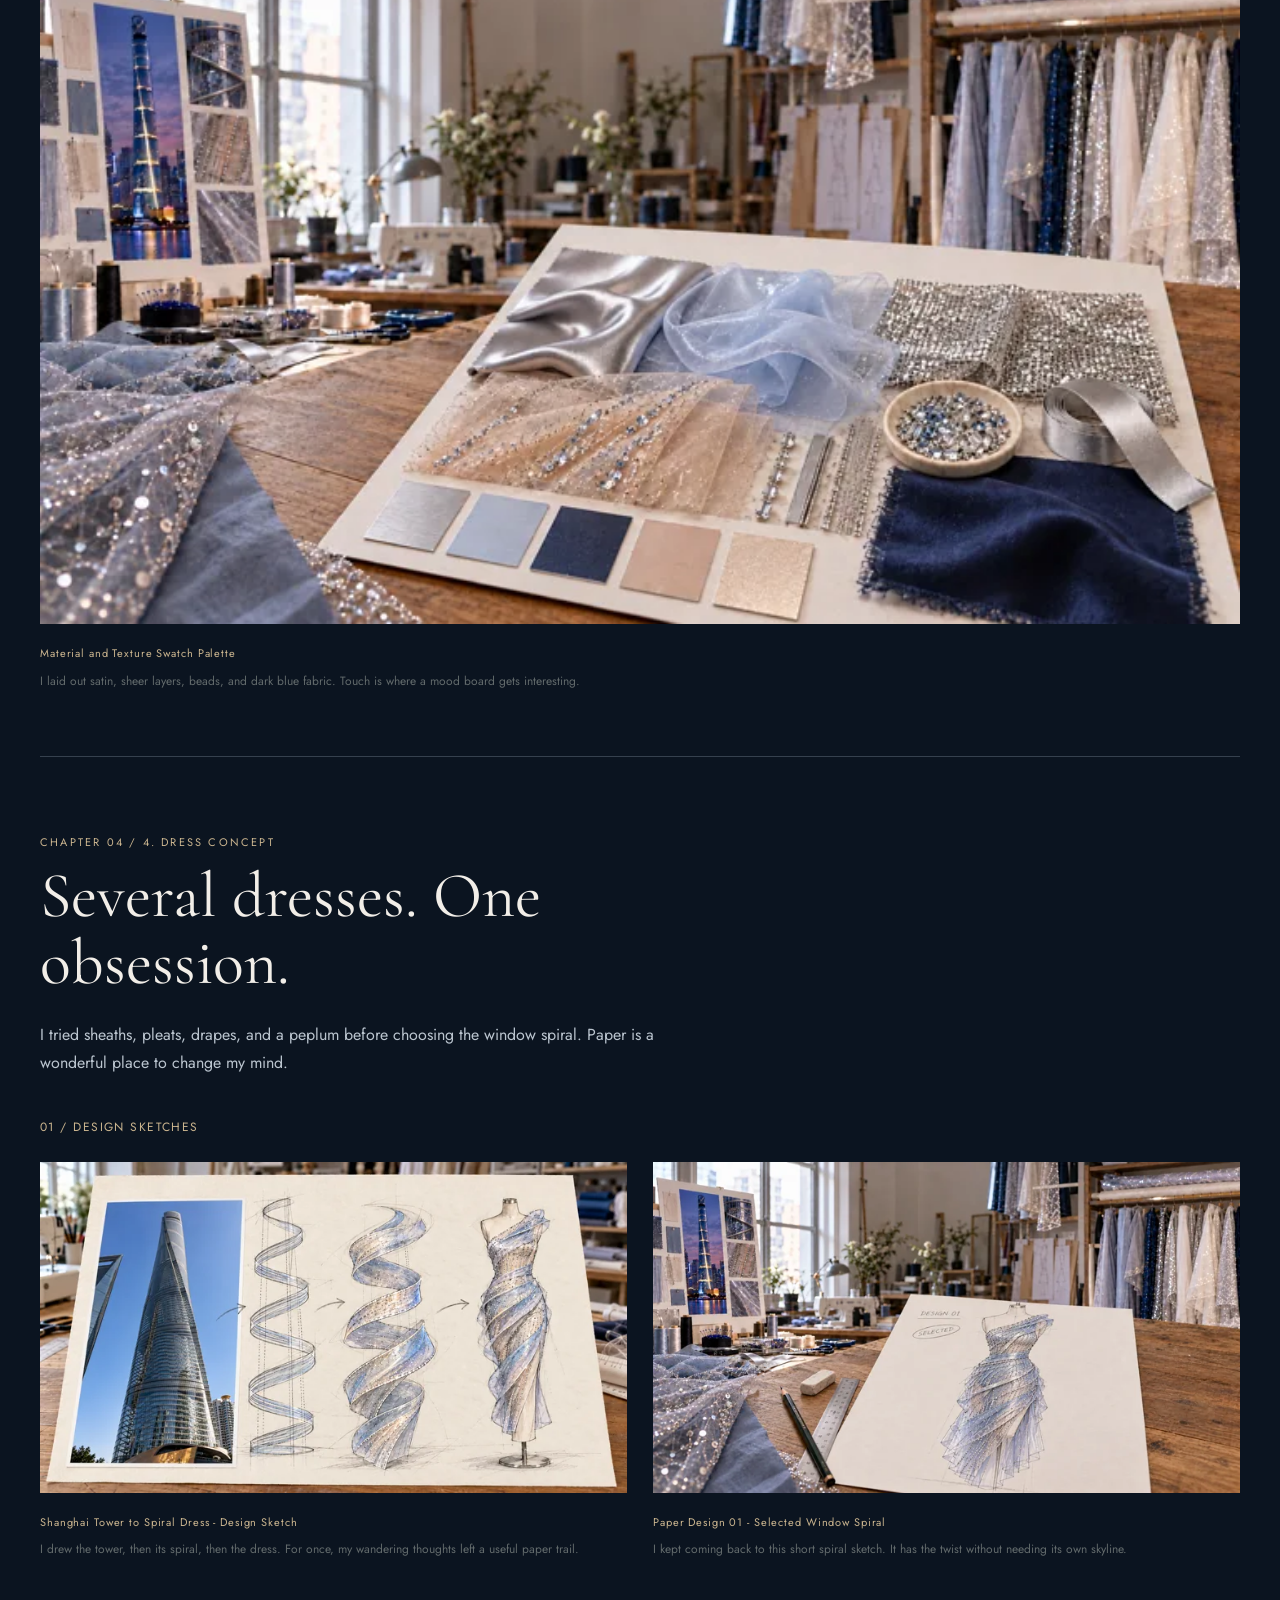
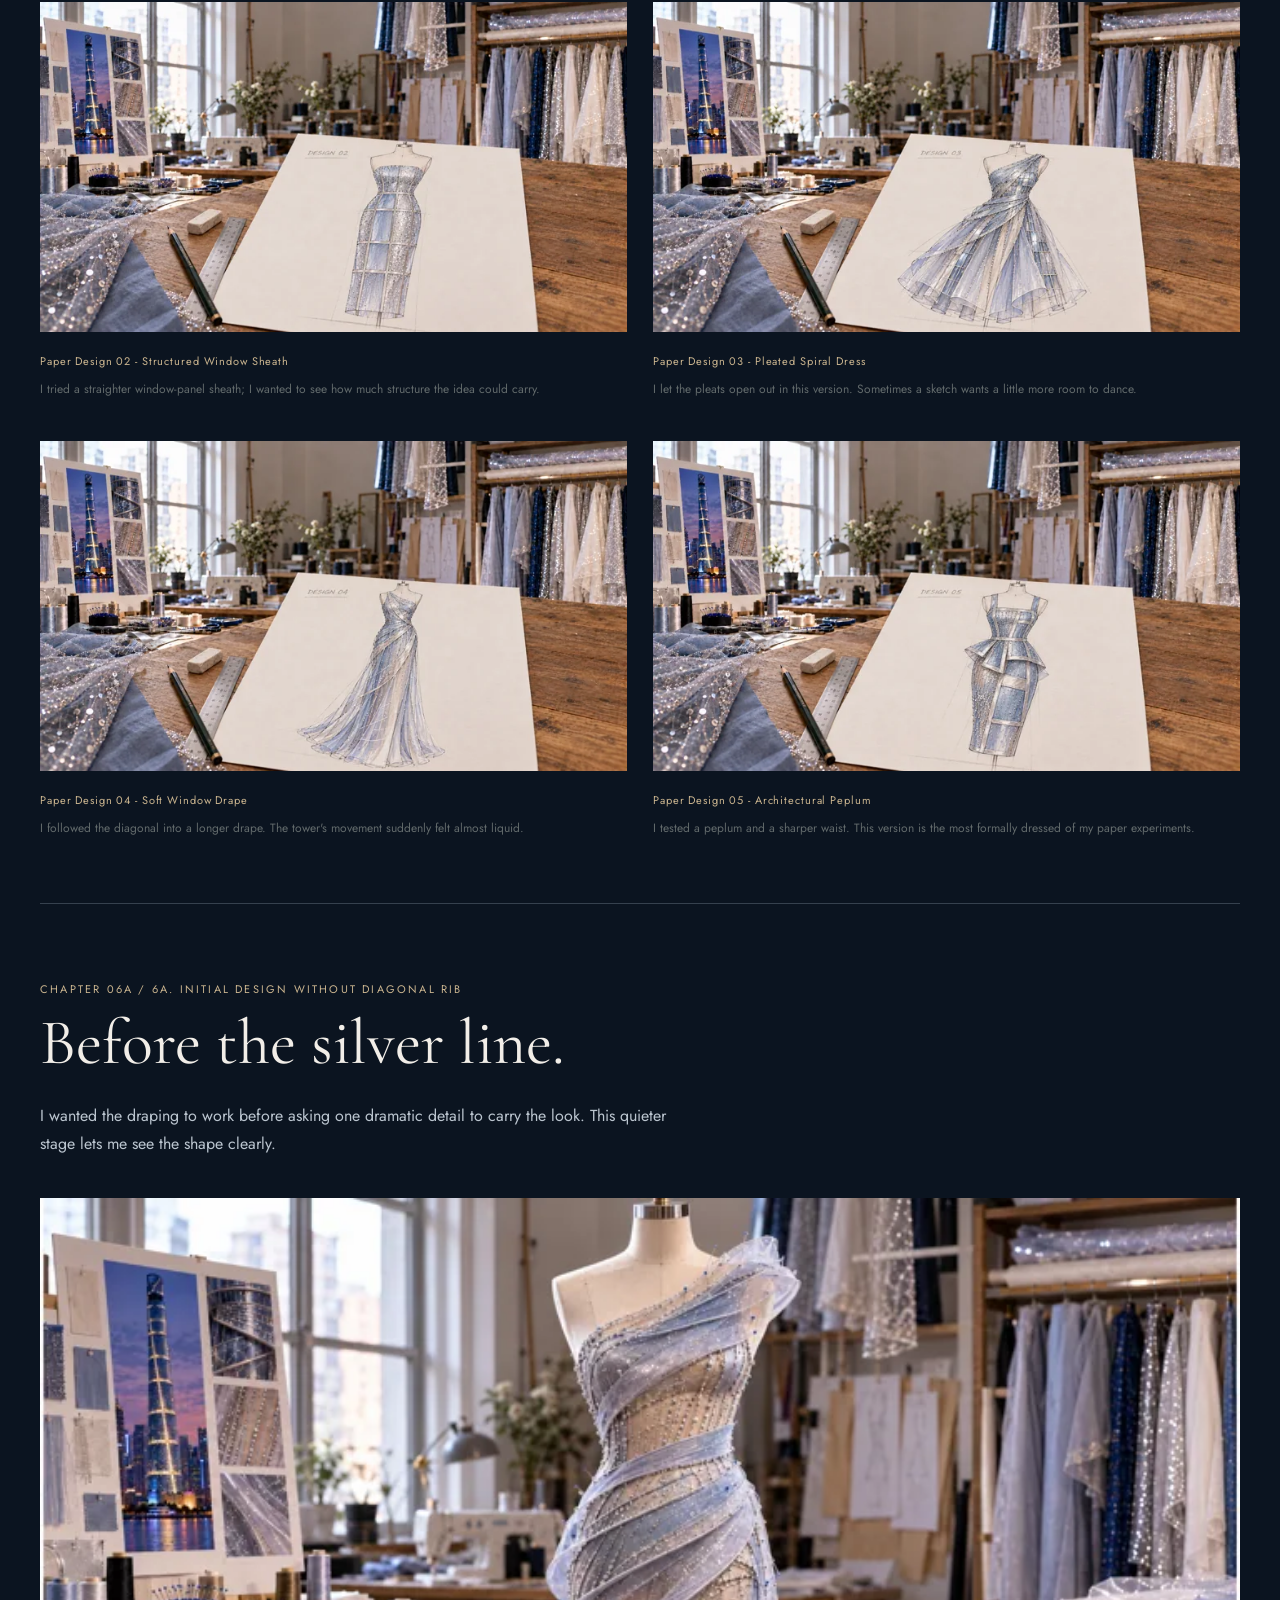
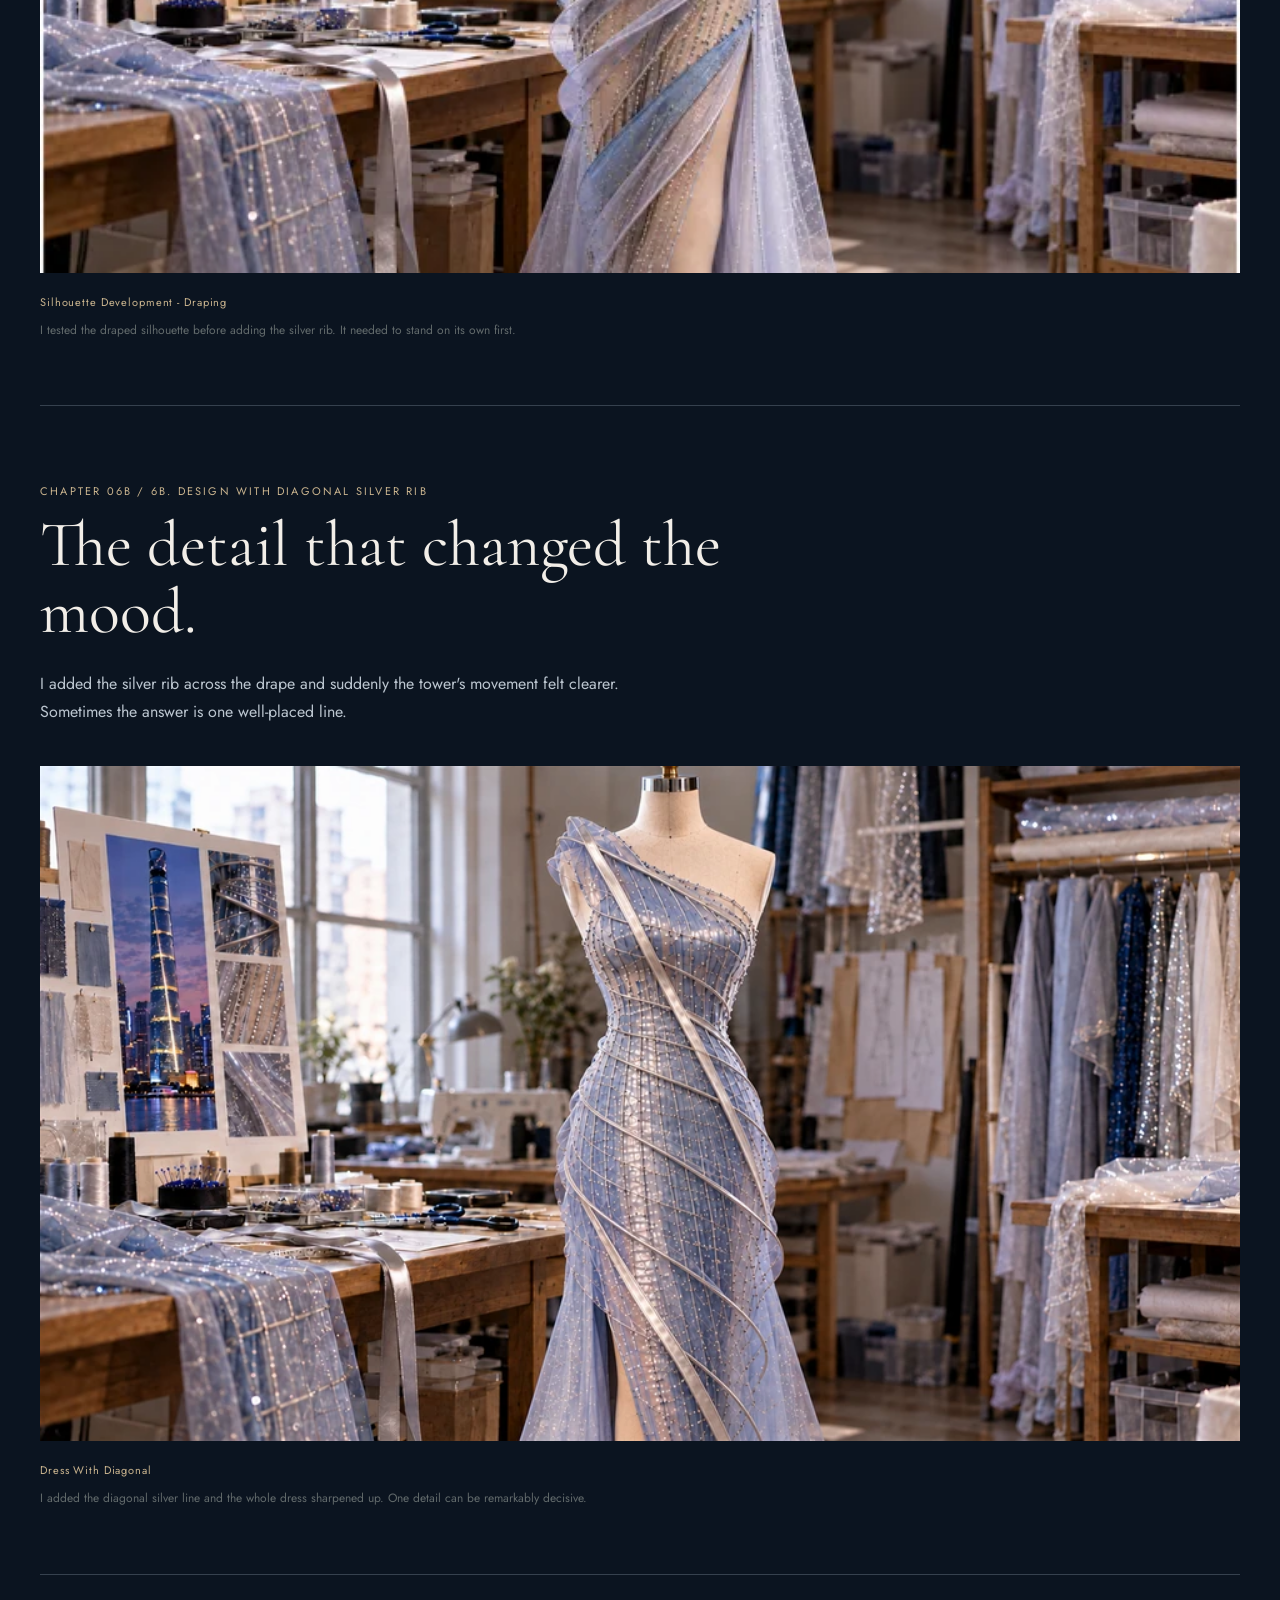
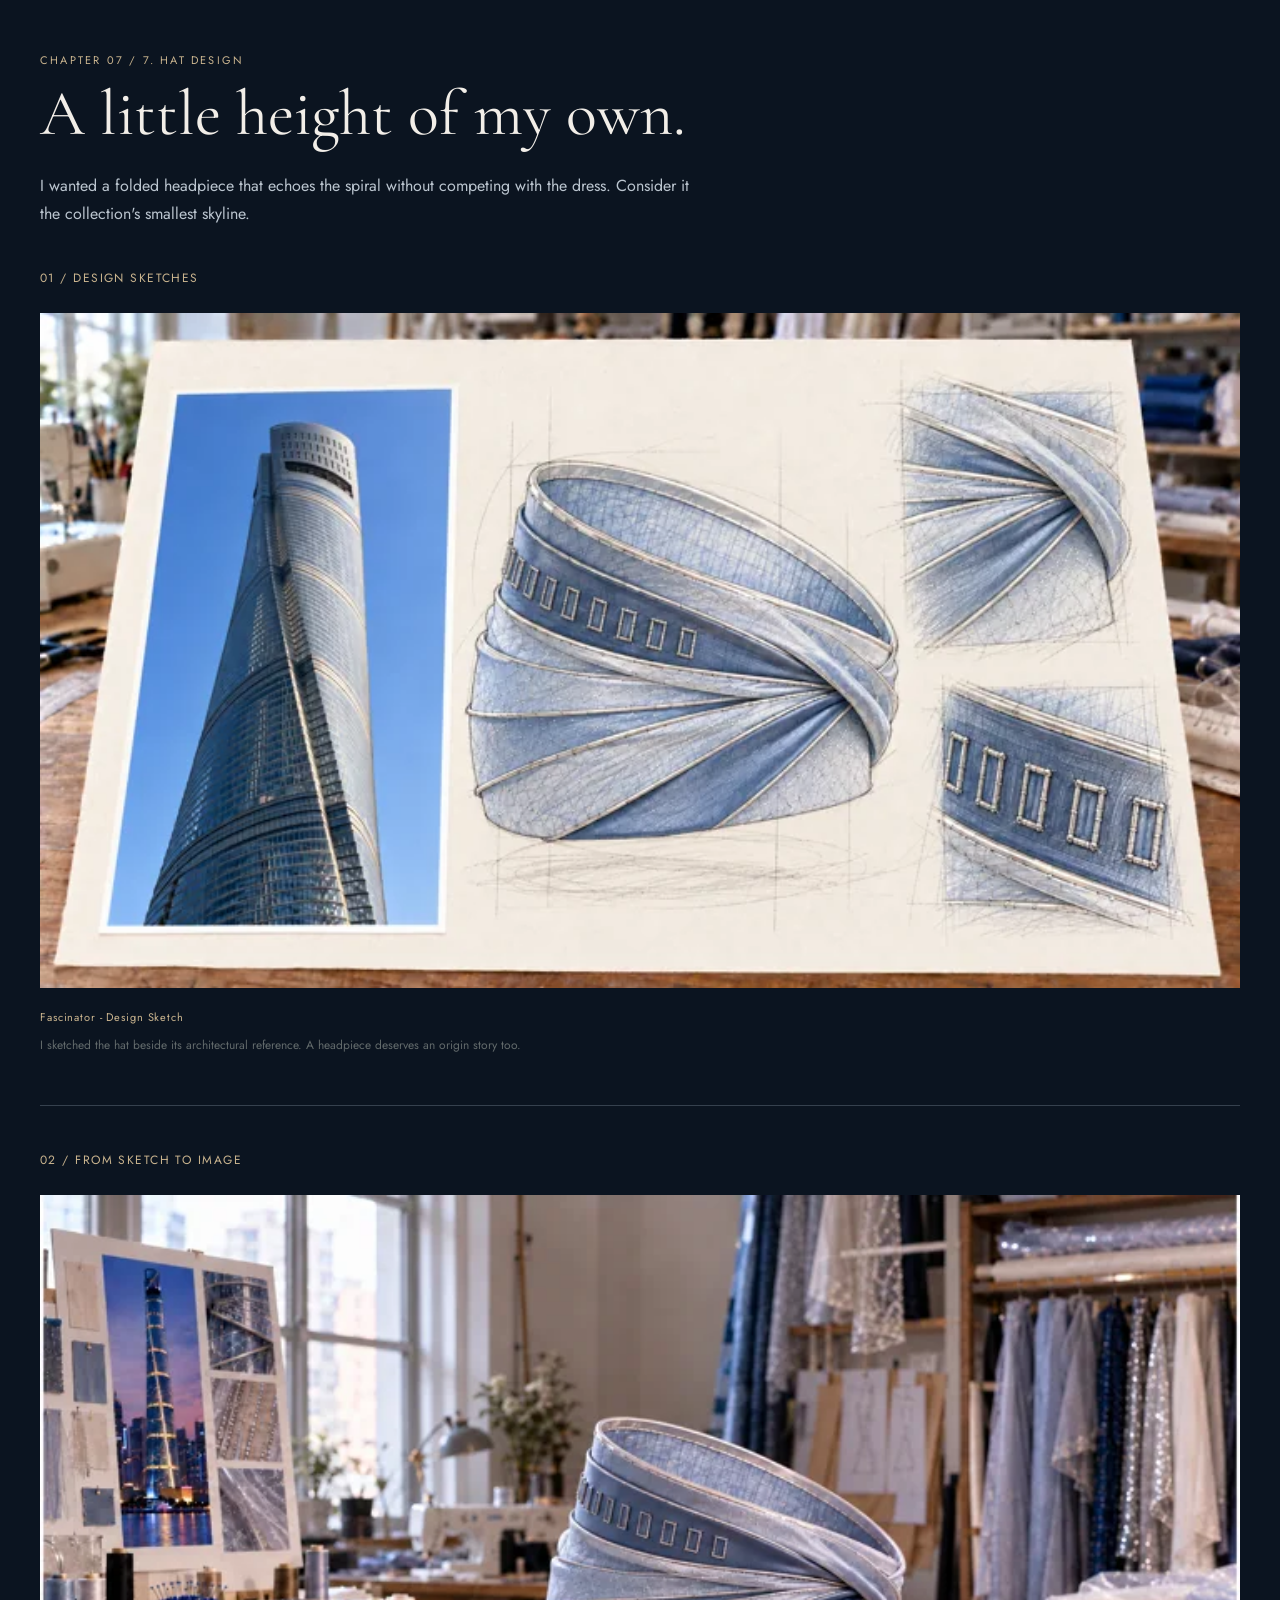
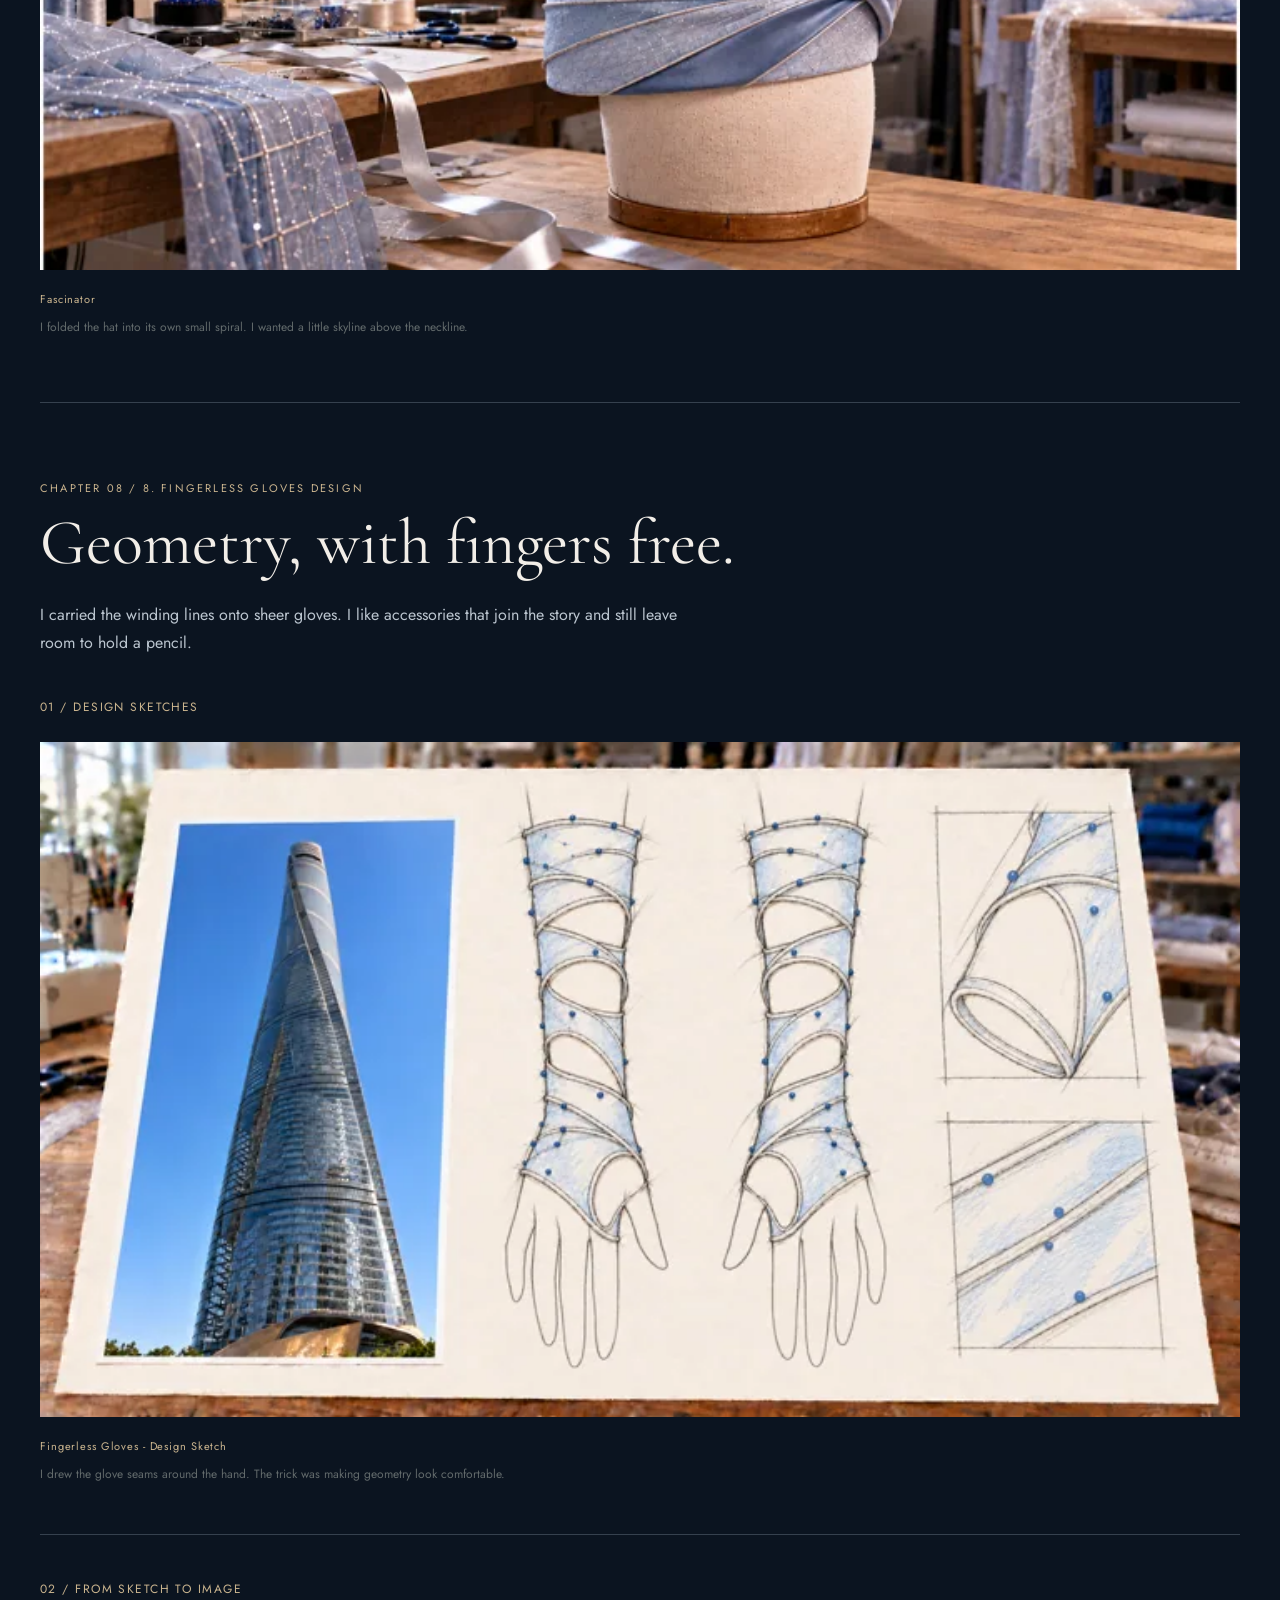
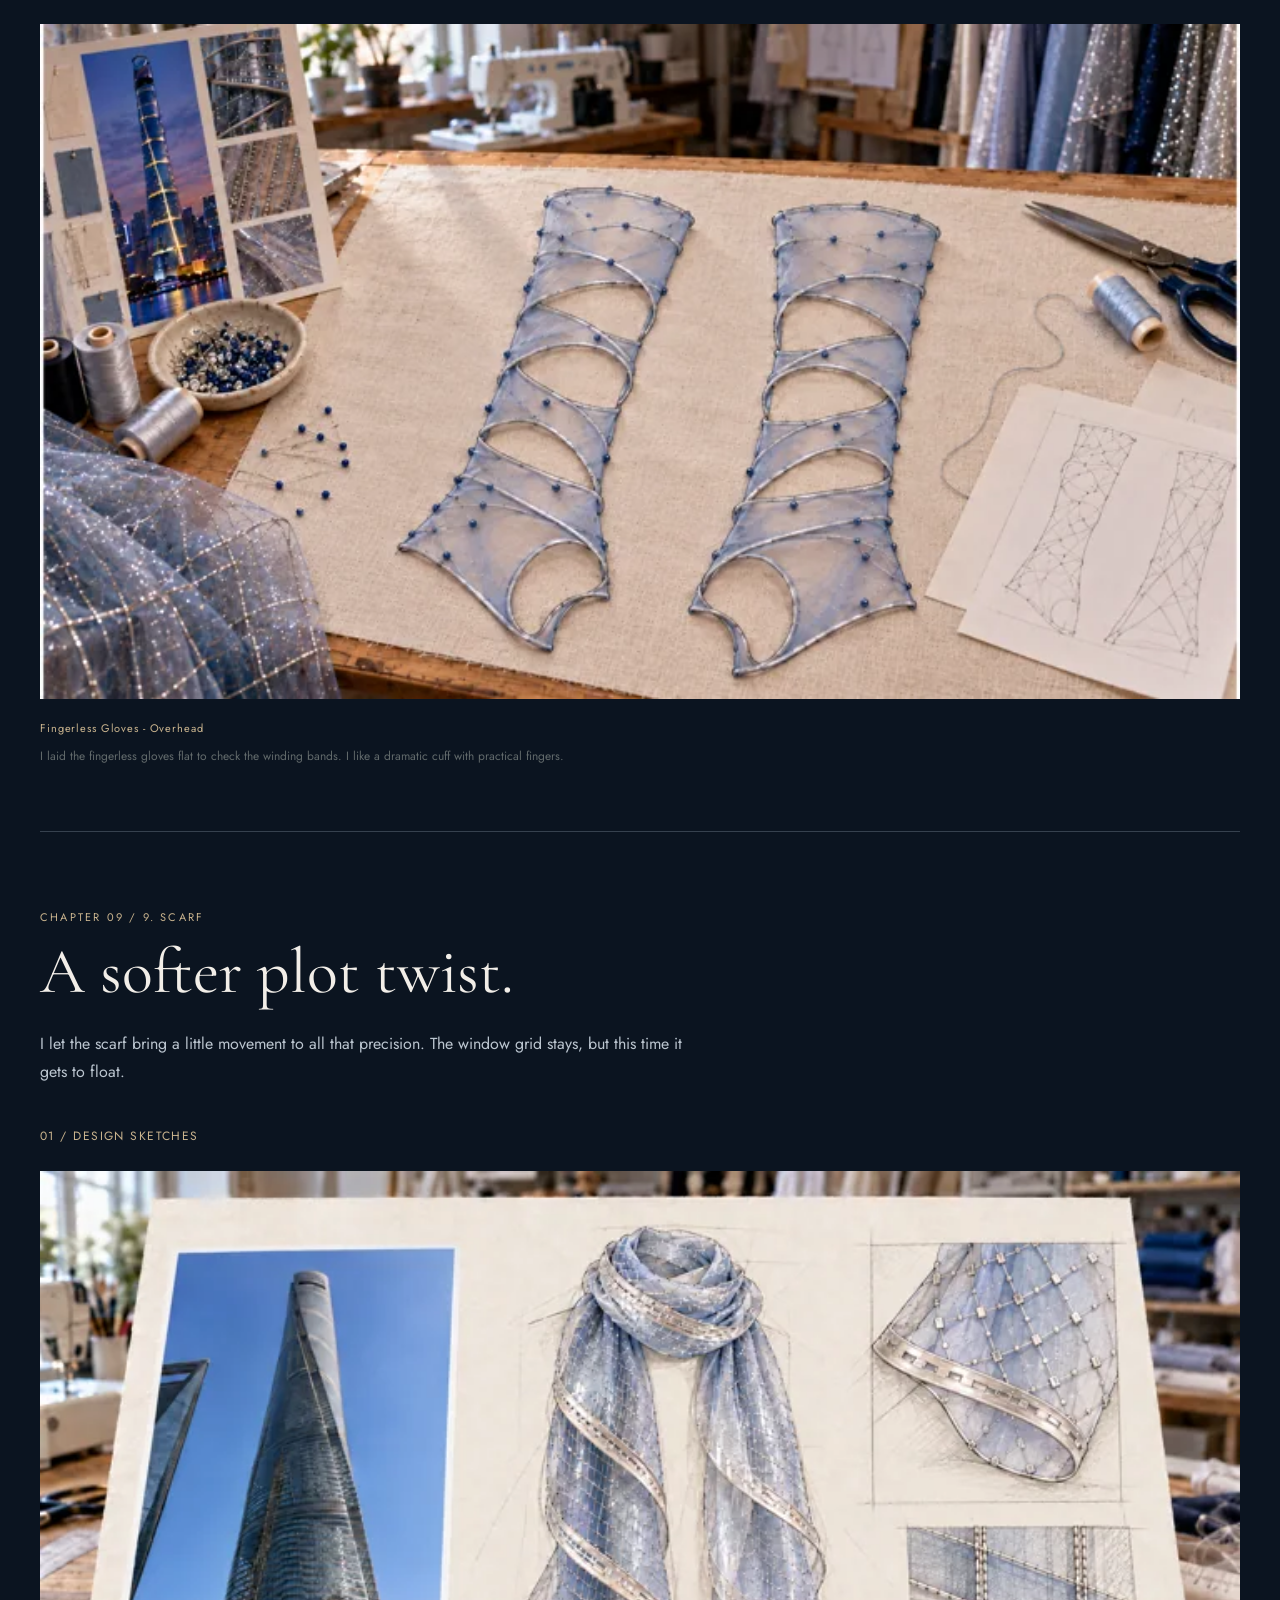
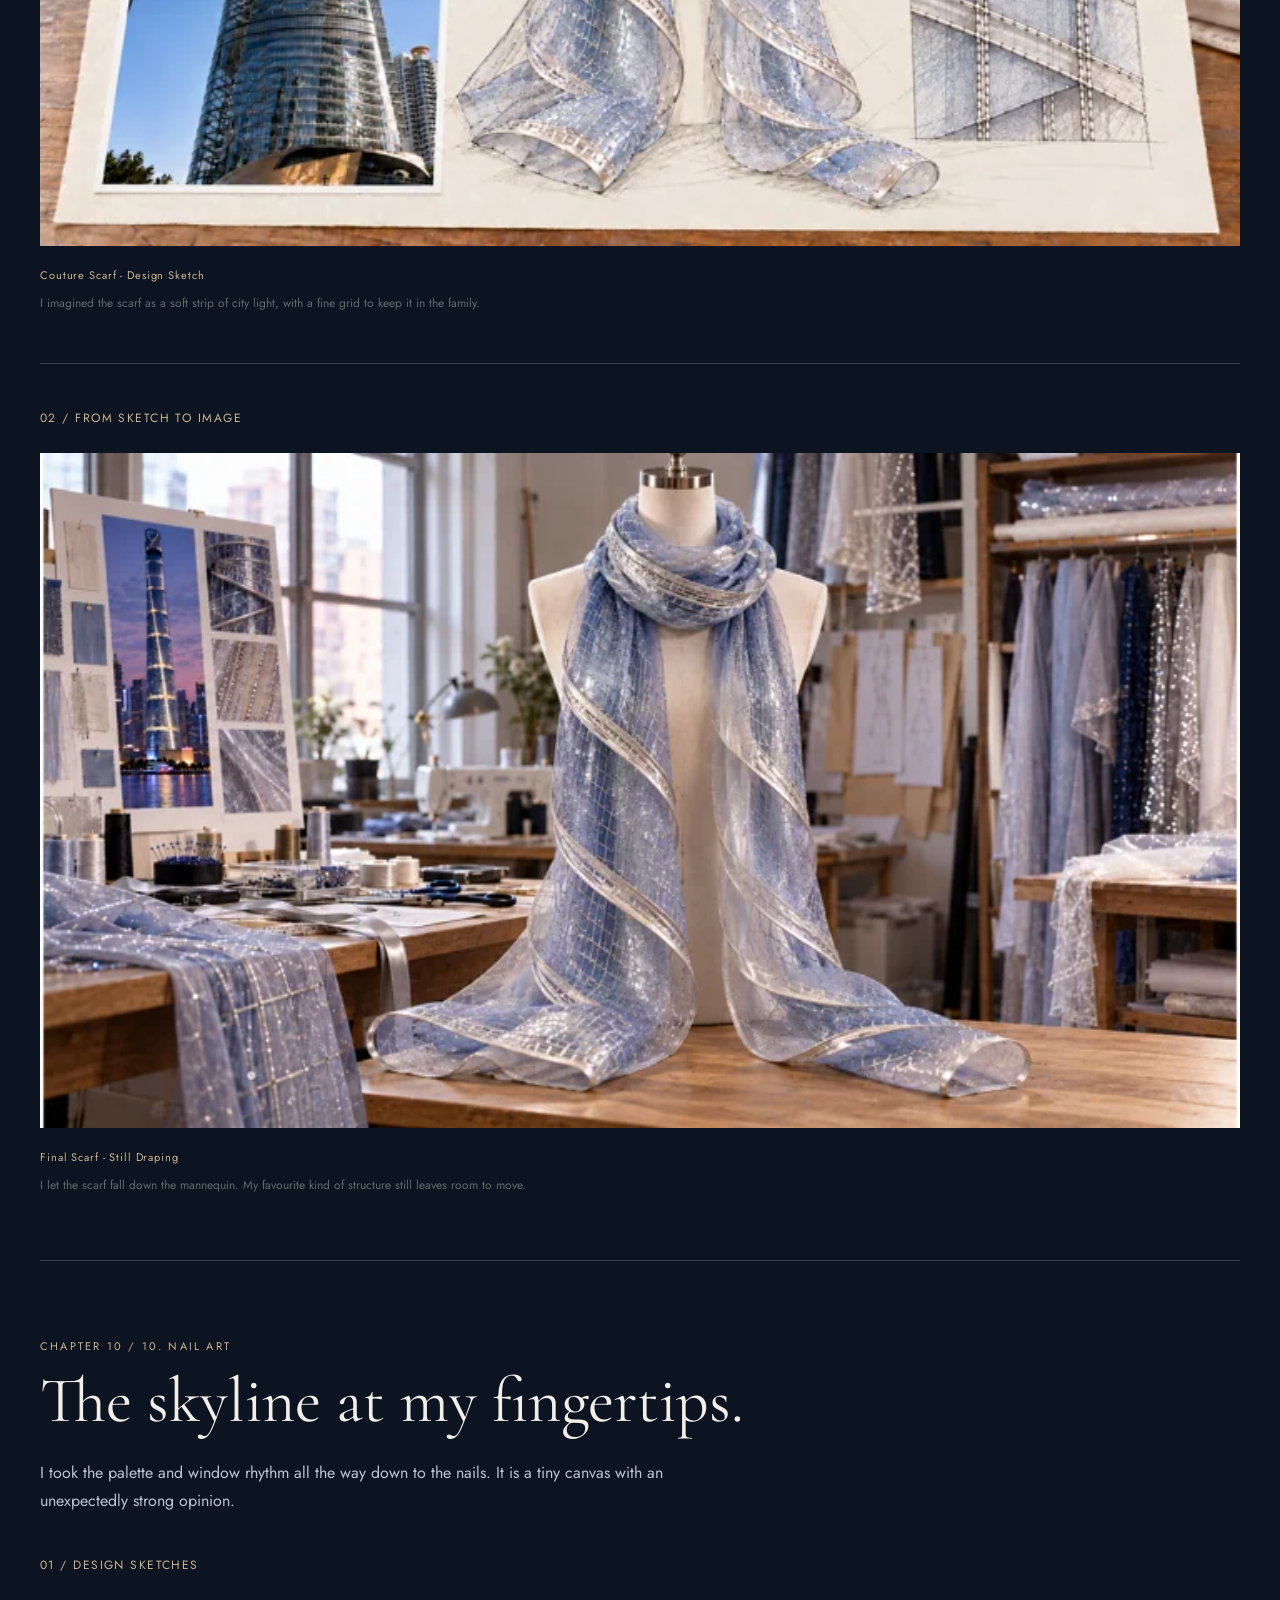
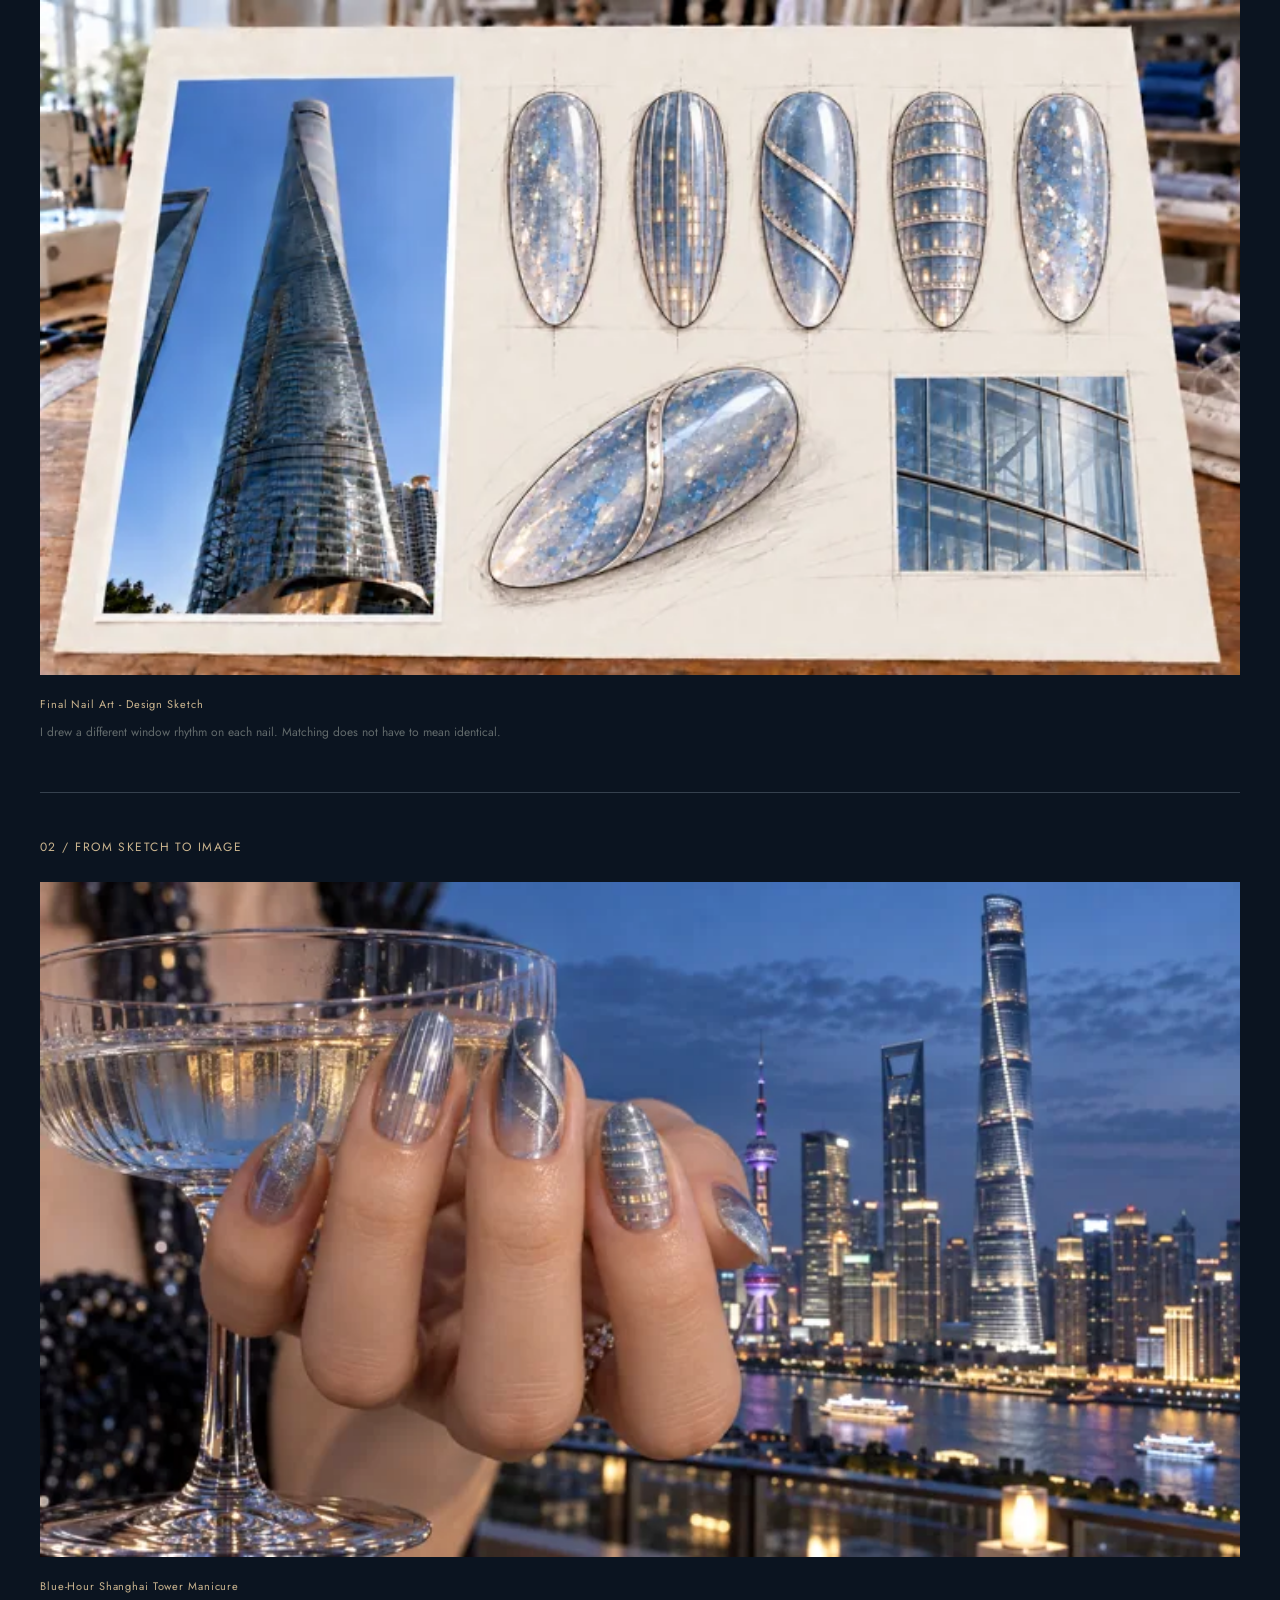
==== commit 539a2800: "Publish from Pinegrow" ====
--- a/index.html
+++ b/index.html
@@ -28,7 +28,7 @@
             </nav>
         </header>
         <section class="entry-cover" aria-label="Shanghai Tower collection mood board">
-            <img src="images/shanghai-entry.png" srcset="images/shanghai-entry.w1200-c0.jpg 1200w, images/shanghai-entry.w1600-c0.jpg 1600w, images/shanghai-entry.png 1920w" sizes="100vw" width="1920" height="1080" fetchpriority="high" alt="Shanghai Tower collection collage: architecture, spiral dress, accessories and design studies"><a class="entry-scroll" href="#shanghai-tower">Explore the creation journal ↓</a>
+            <img src="images/shanghai-entry-v3.png" width="1672" height="941" fetchpriority="high" alt="Shanghai Tower collection collage: corrected diagonal dress, architecture, accessories and design studies"><a class="entry-scroll" href="#shanghai-tower">Explore the creation journal ↓</a>
         </section>
         <main>
             <article class="chapter" id="chapter-01">
--- a/editorial.css
+++ b/editorial.css
@@ -4,3 +4,15 @@
 .collection-links{width:300px;max-width:85vw}.collection-status{display:block;margin-top:3px;font-size:11px;line-height:1.5;letter-spacing:0;text-transform:none;color:#cbb58f}.collection-progress{color:#80623e}
 
 .sequence-label{font-size:12px;letter-spacing:.12em;text-transform:uppercase;color:#cbb58f;margin:24px 0}.image-stage{margin-top:50px;padding-top:20px;border-top:1px solid #36414e}.feature-sequence{display:grid;gap:32px}.feature-sequence figure{margin:0}.feature-sequence figcaption{margin-top:10px}.atelier-figure+.atelier-figure{margin-top:45px}
+
+/* One shared content width: full-width singles and equally divided image rows. */
+:root{--page-width:min(1320px,calc(100% - 80px))}
+body>main{width:var(--page-width);max-width:none;margin-inline:auto;padding-inline:0}
+.gallery,.gallery:has(>figure:only-child){width:100%;max-width:none}
+.gallery{grid-template-columns:repeat(2,minmax(0,1fr))}
+.gallery:has(>figure:only-child){grid-template-columns:minmax(0,1fr)}
+.gallery>figure{width:100%;min-width:0}
+.gallery .image-link{width:100%}
+.gallery .image-link img{width:100%;height:auto;max-height:none;aspect-ratio:16/9;object-fit:contain}
+.gallery:has(>figure:only-child) .image-link img{height:auto;max-height:none;aspect-ratio:auto}
+@media(max-width:760px){:root{--page-width:calc(100% - 40px)}.gallery{grid-template-columns:minmax(0,1fr)}}
--- a/entry.css
+++ b/entry.css
@@ -1,3 +1,8 @@
 /* Full opening collage, followed immediately by the complete diary. */
 .entry-cover{position:relative;margin:32px auto 0;background:#101c27;width:calc((min(100vw,1320px) - 10vw - 26px)/2)}.entry-cover>img{display:block;width:100%;height:auto;aspect-ratio:16/9;object-fit:contain}.entry-scroll{position:absolute;bottom:20px;left:50%;transform:translateX(-50%);padding:10px 20px;background:#101c27ed;color:#f3efe7;border:1px solid #cbb58f;font-size:12px;letter-spacing:.08em;text-align:center;white-space:nowrap}.entry-scroll:hover{background:#f3efe7;color:#101c27}#shanghai-tower{scroll-margin-top:25px}.upcoming .kicker,.journal-section .kicker{color:#cbb58f}.upcoming .collection-progress{color:#d5c1a1}.upcoming-grid{gap:28px}.journal-section,.upcoming{border-color:#36414e}@media(max-width:760px){.entry-scroll{position:static;display:block;transform:none;border-width:0 0 1px;padding:15px;white-space:normal}.entry-cover>img{height:auto}.entry-cover{overflow:hidden;width:90%;margin-top:24px}}
 
+
+/* Align the opening image with the journal content on every screen. */
+.entry-cover{width:var(--page-width);max-width:none;margin:32px auto 0}
+.entry-cover>img{width:100%;height:auto;aspect-ratio:auto;object-fit:contain}
+@media(max-width:760px){.entry-cover{width:var(--page-width);margin-top:24px}}
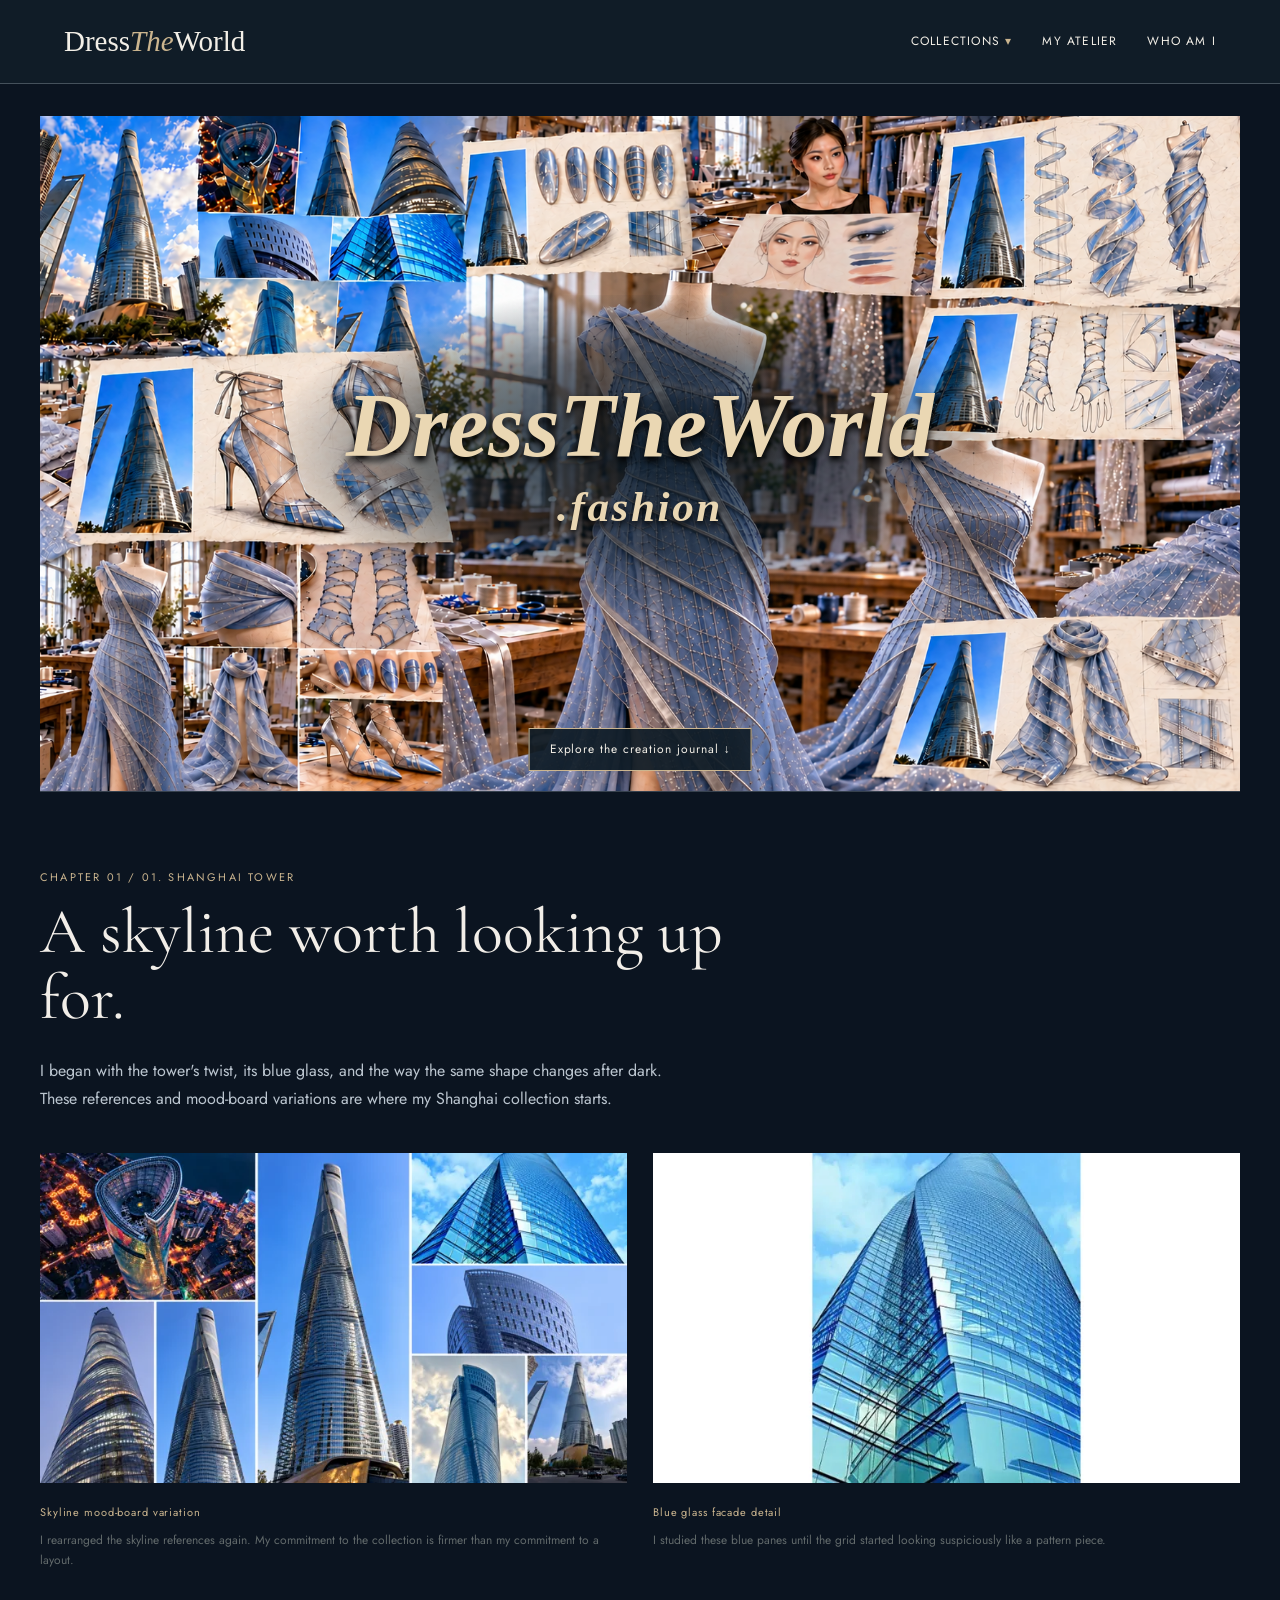
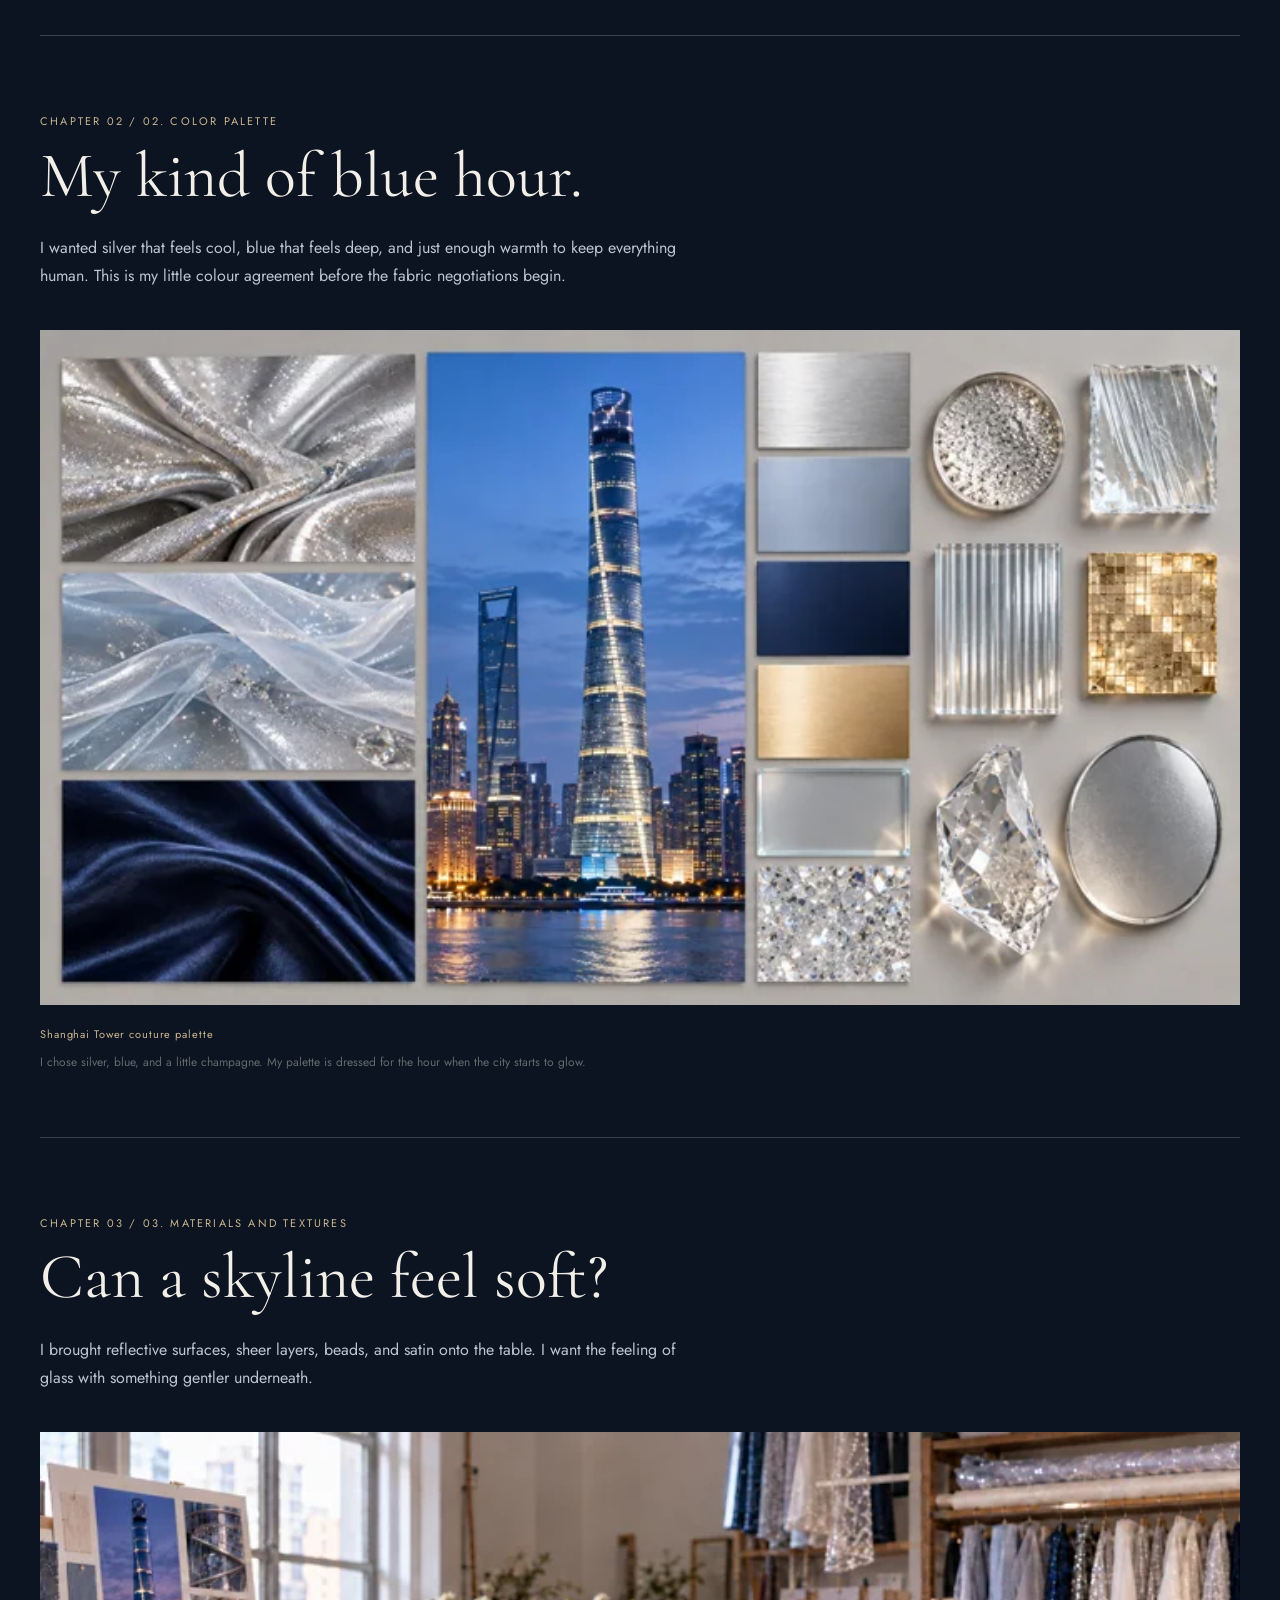
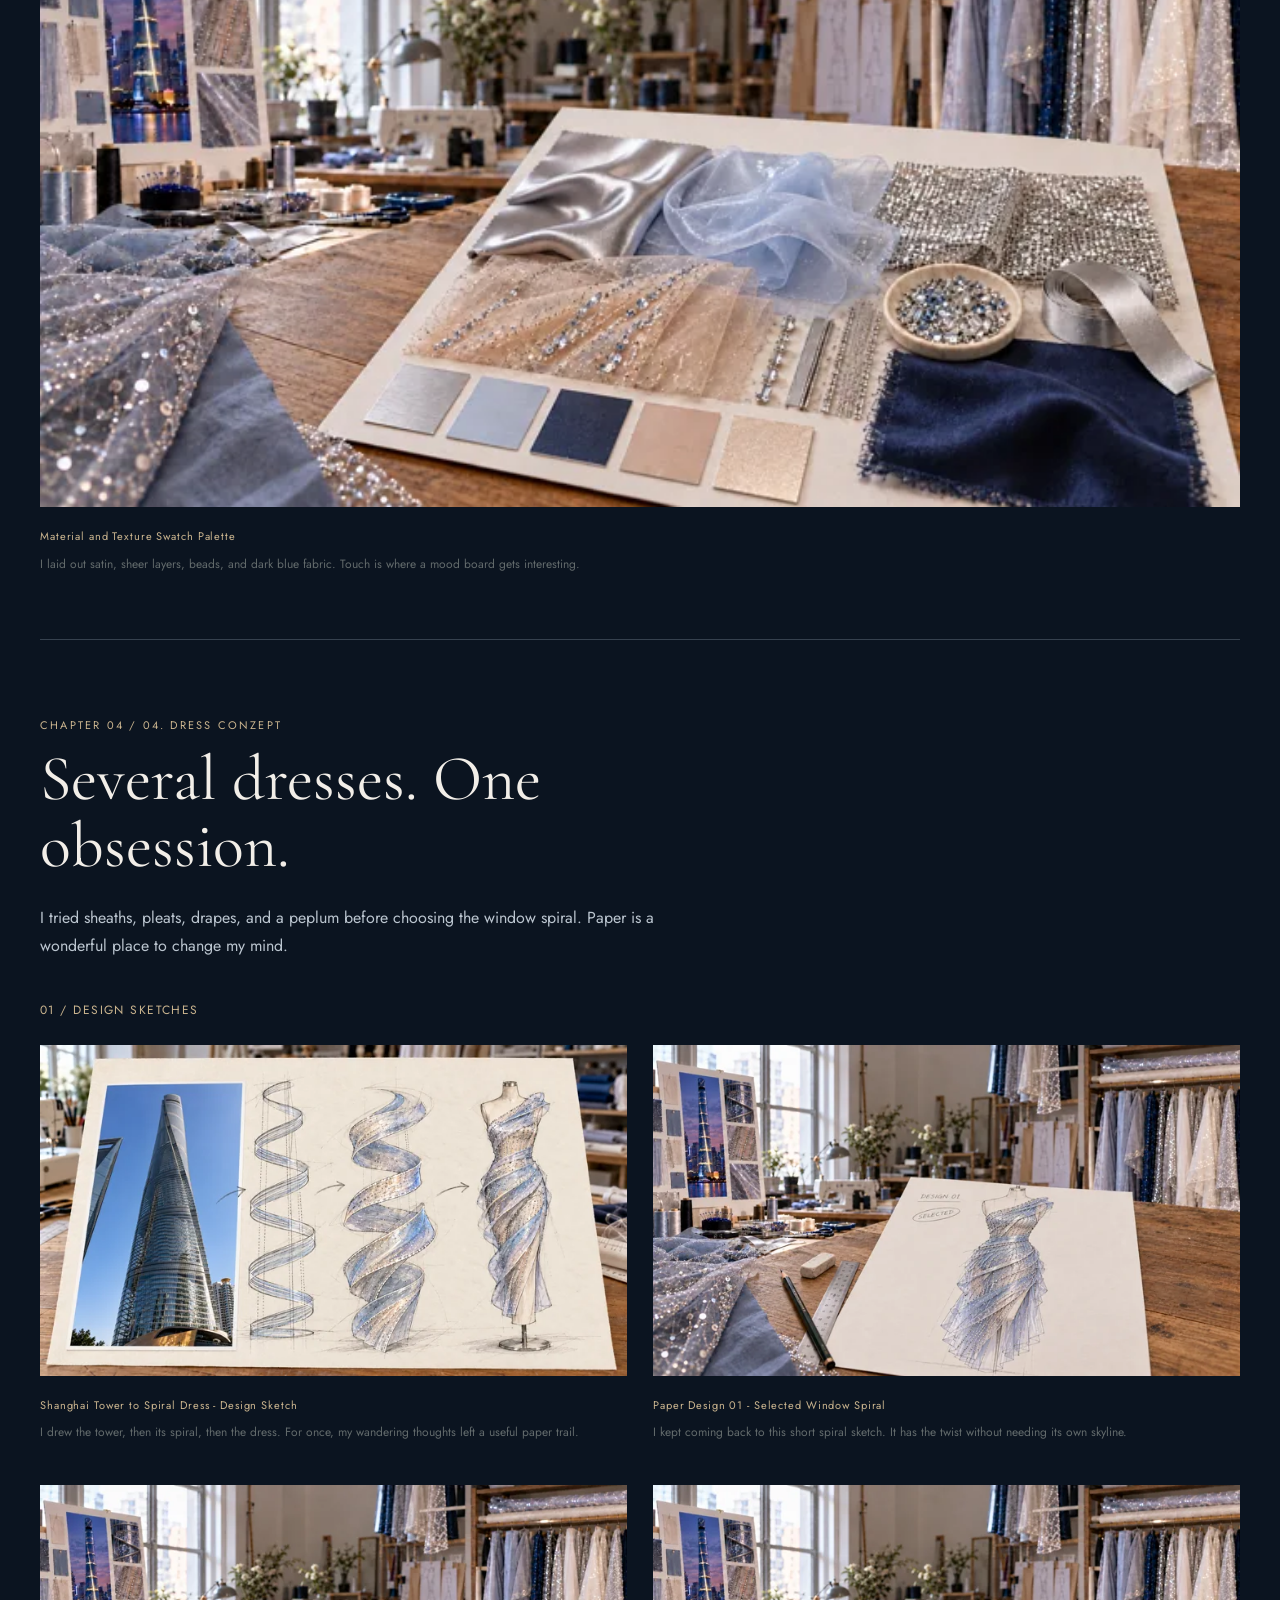
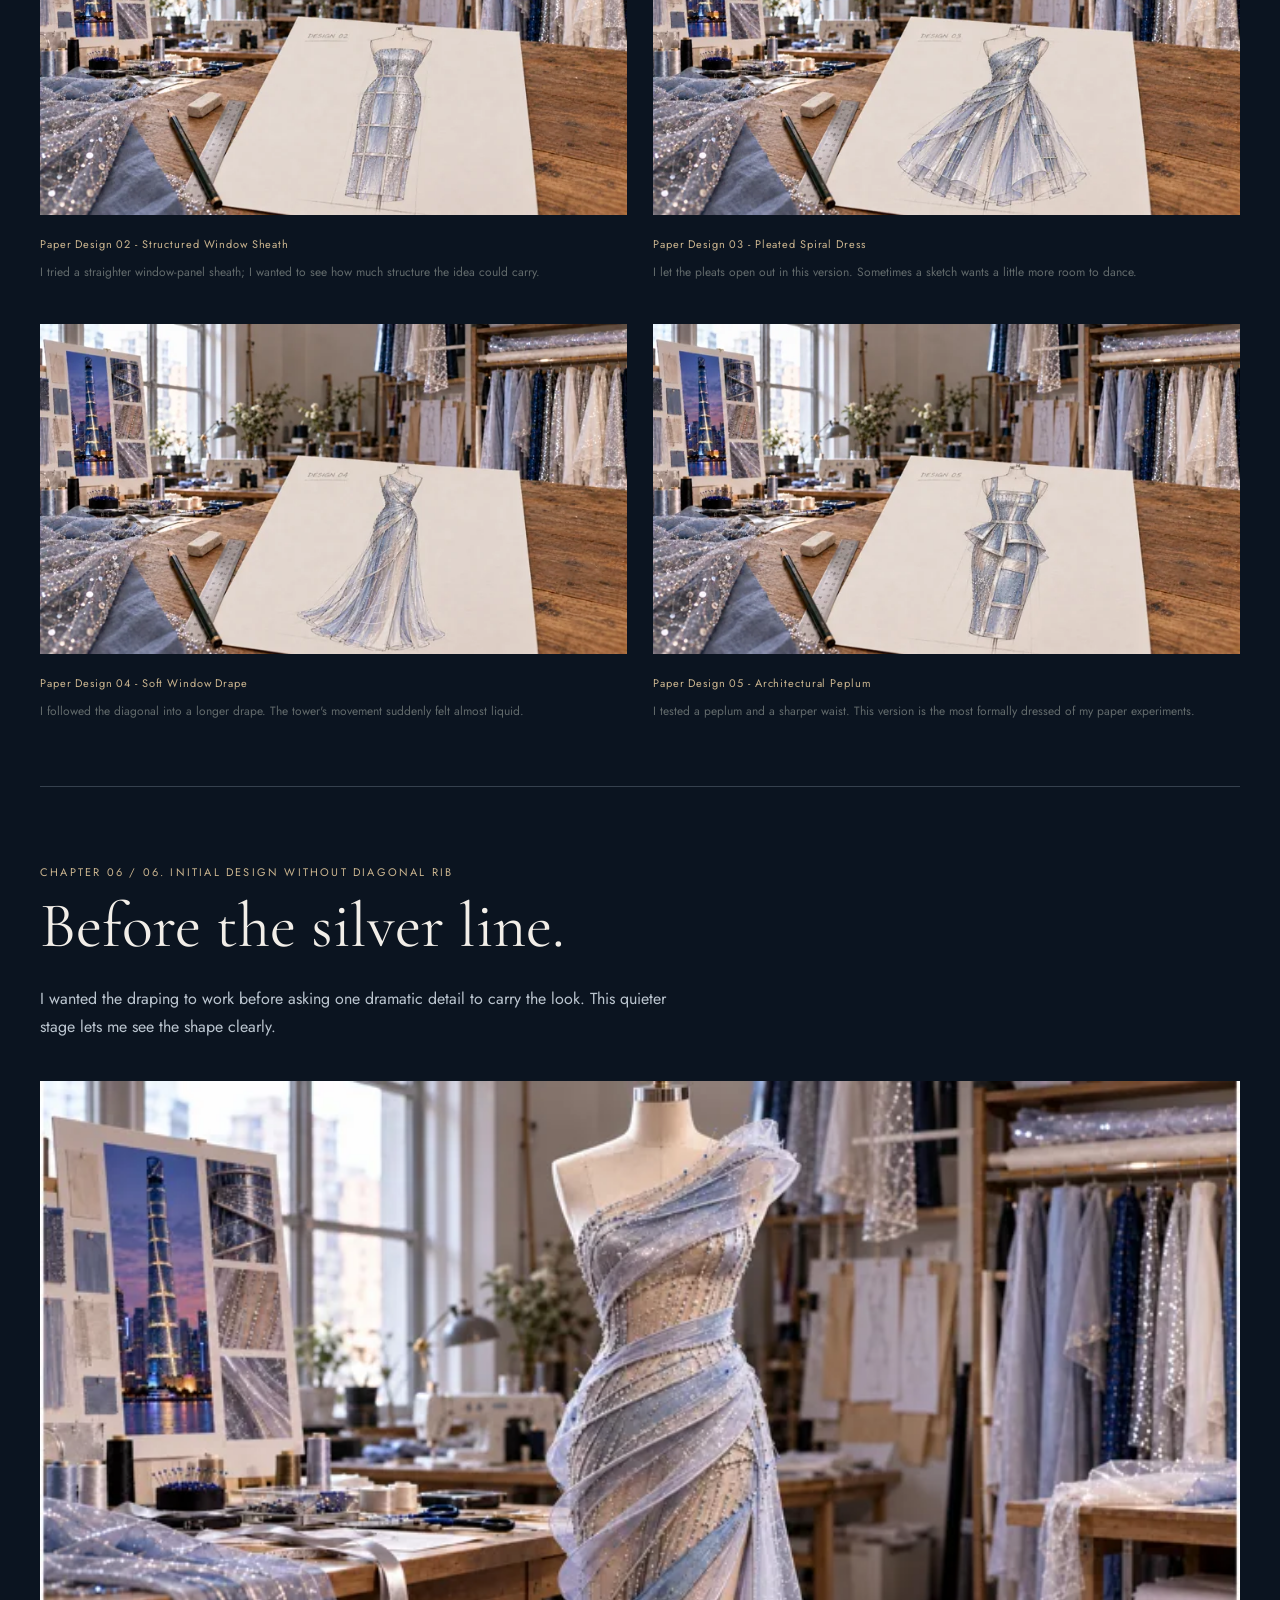
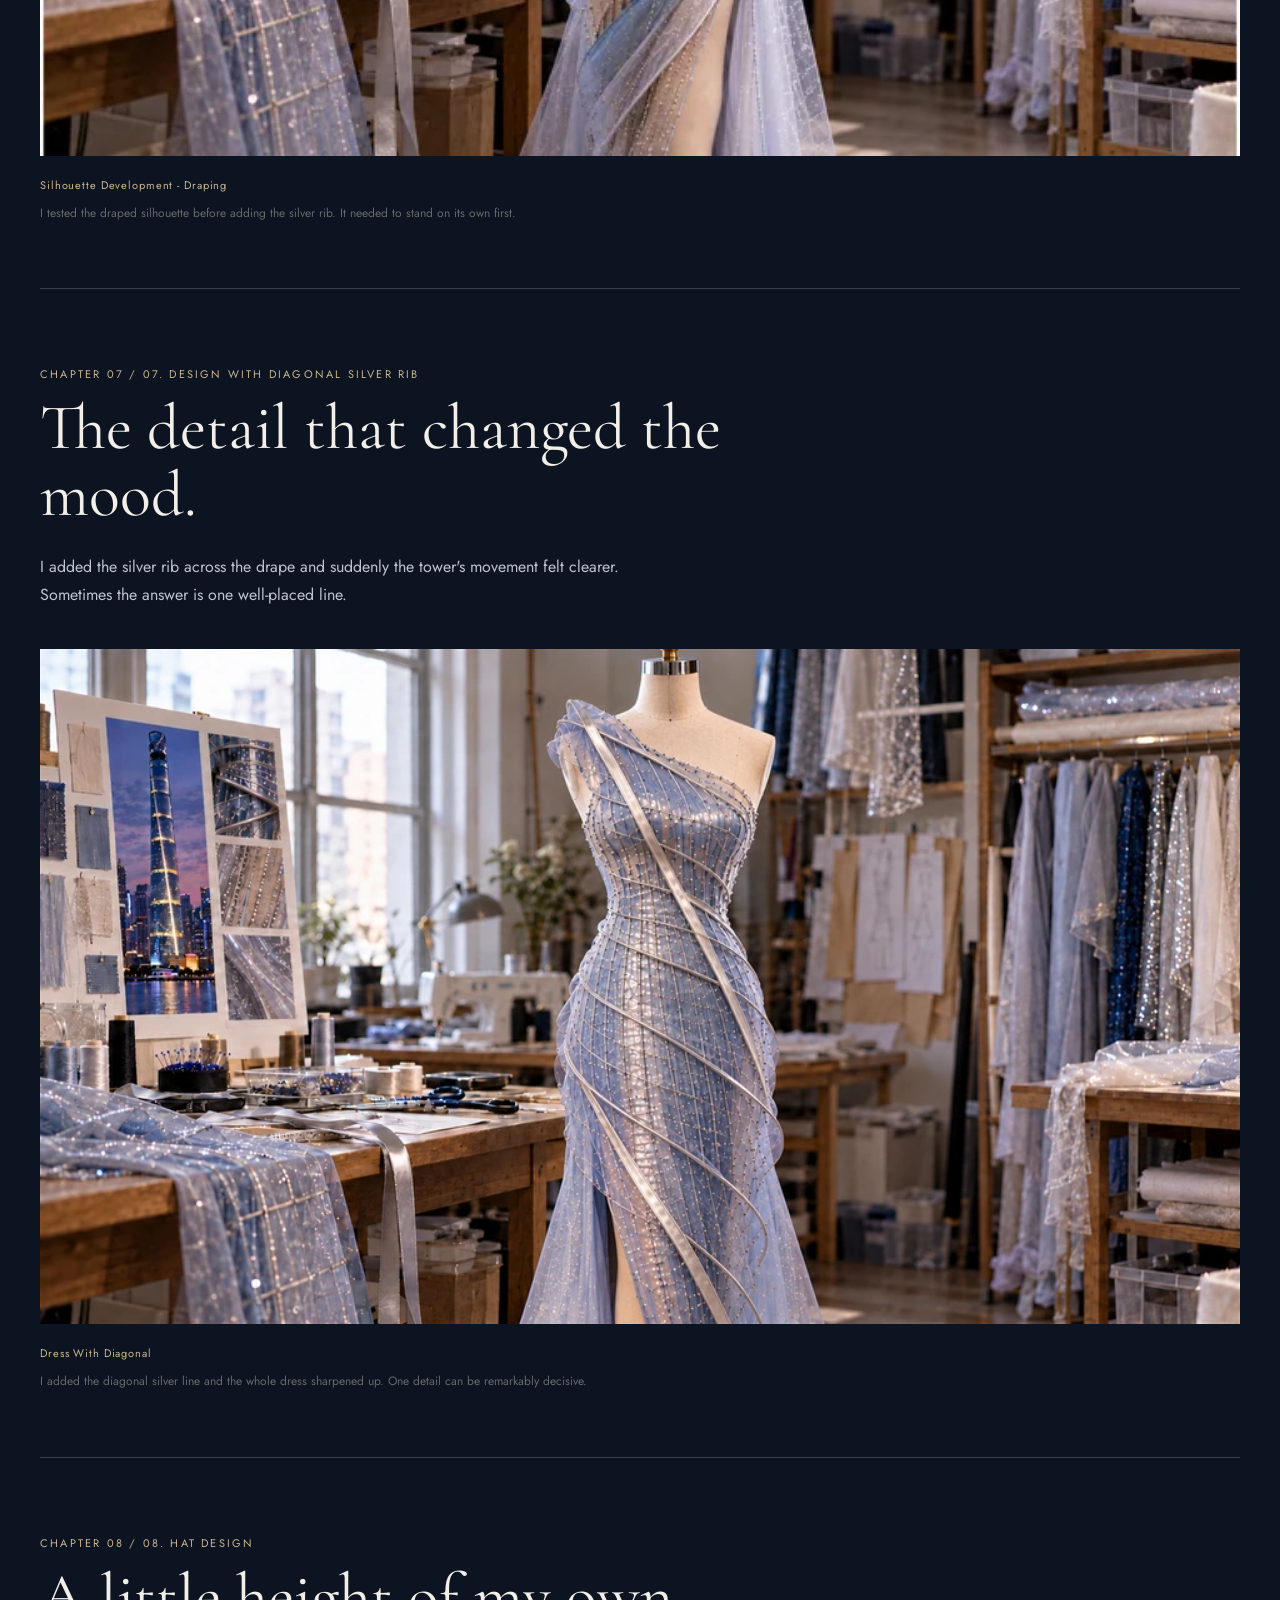
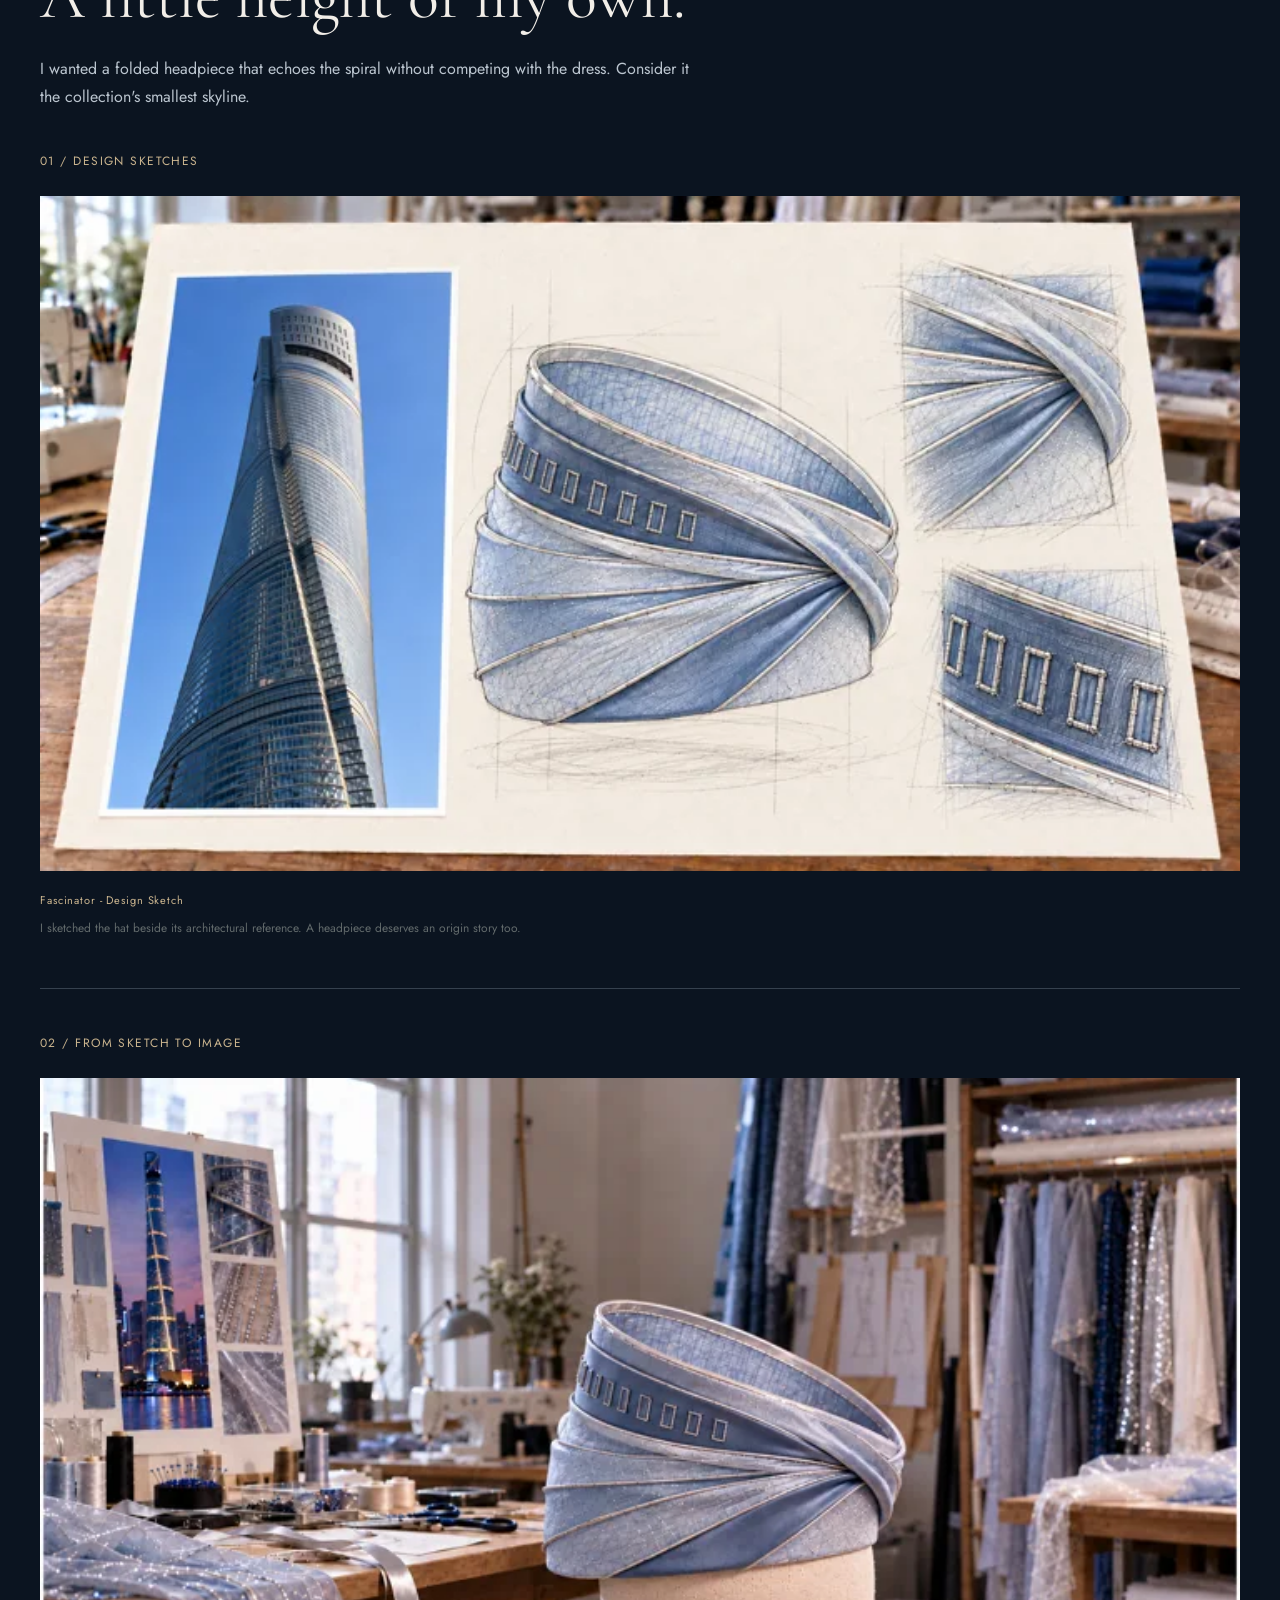
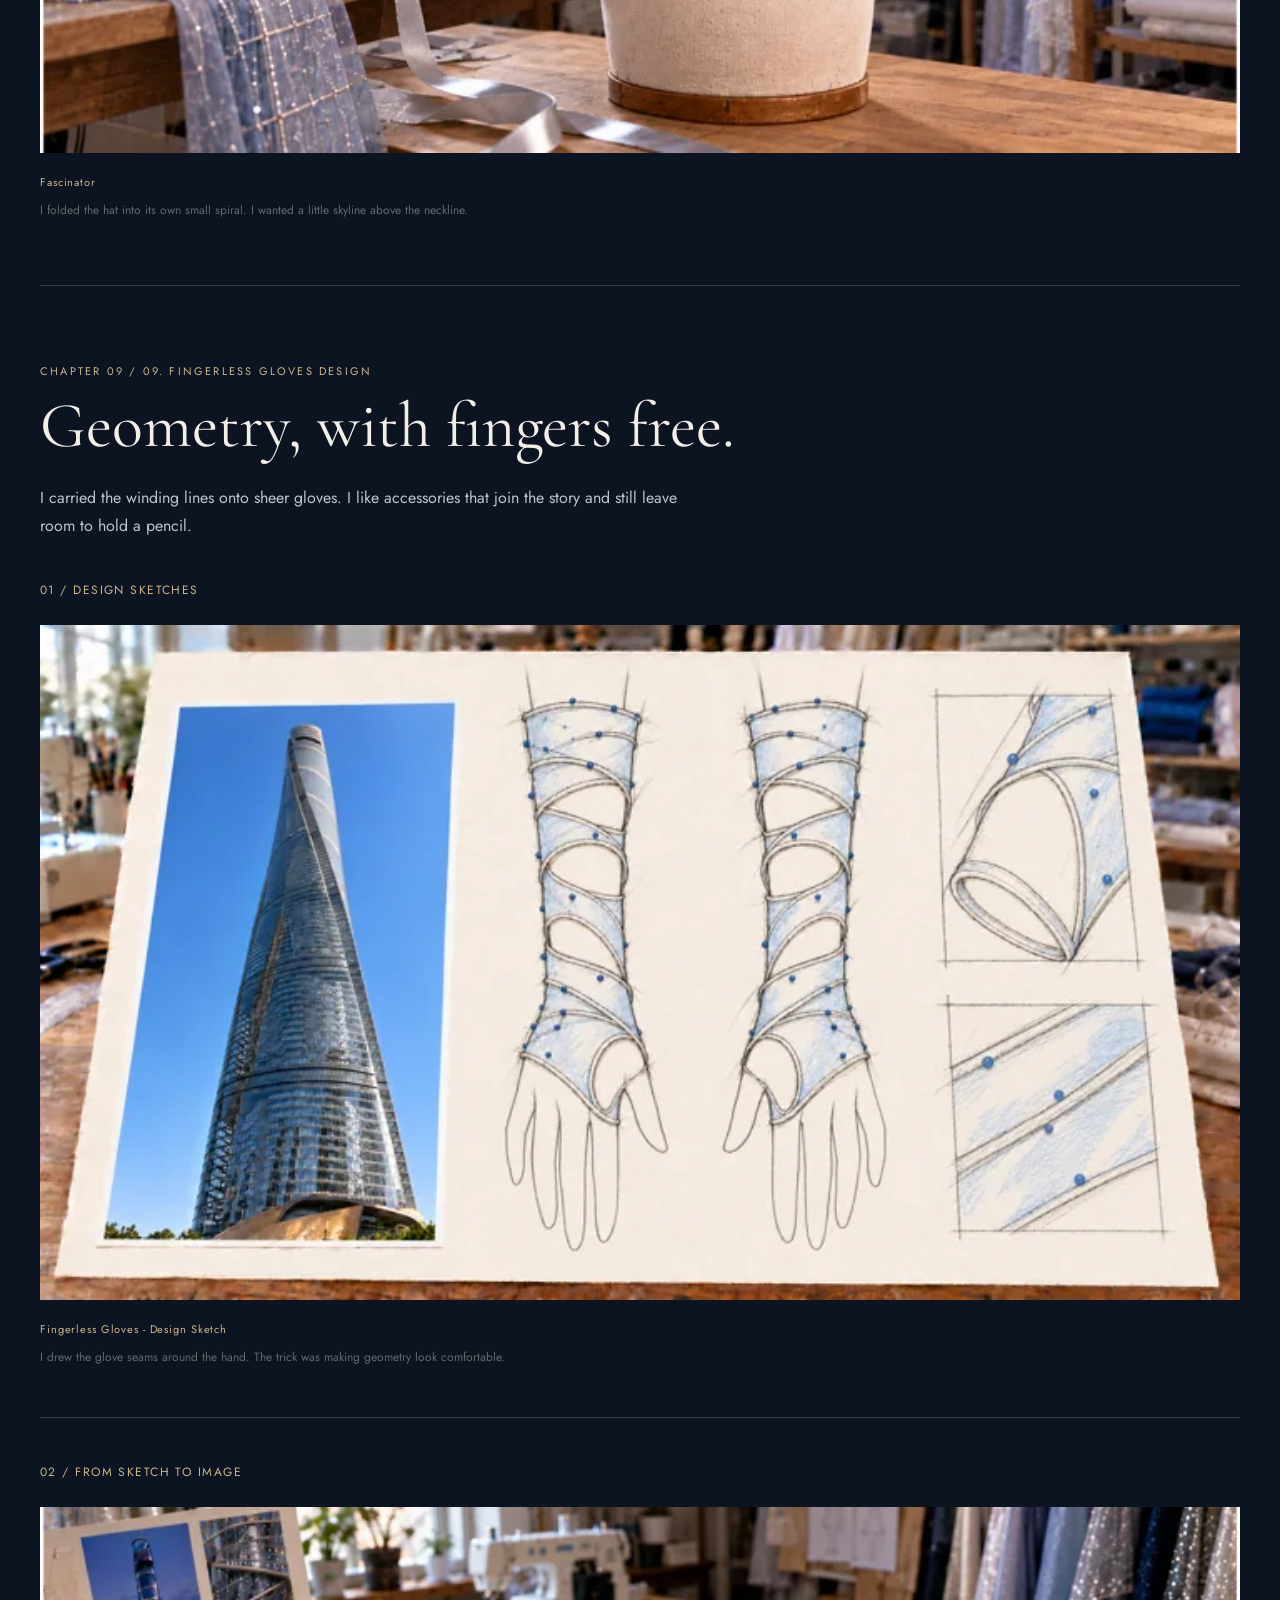
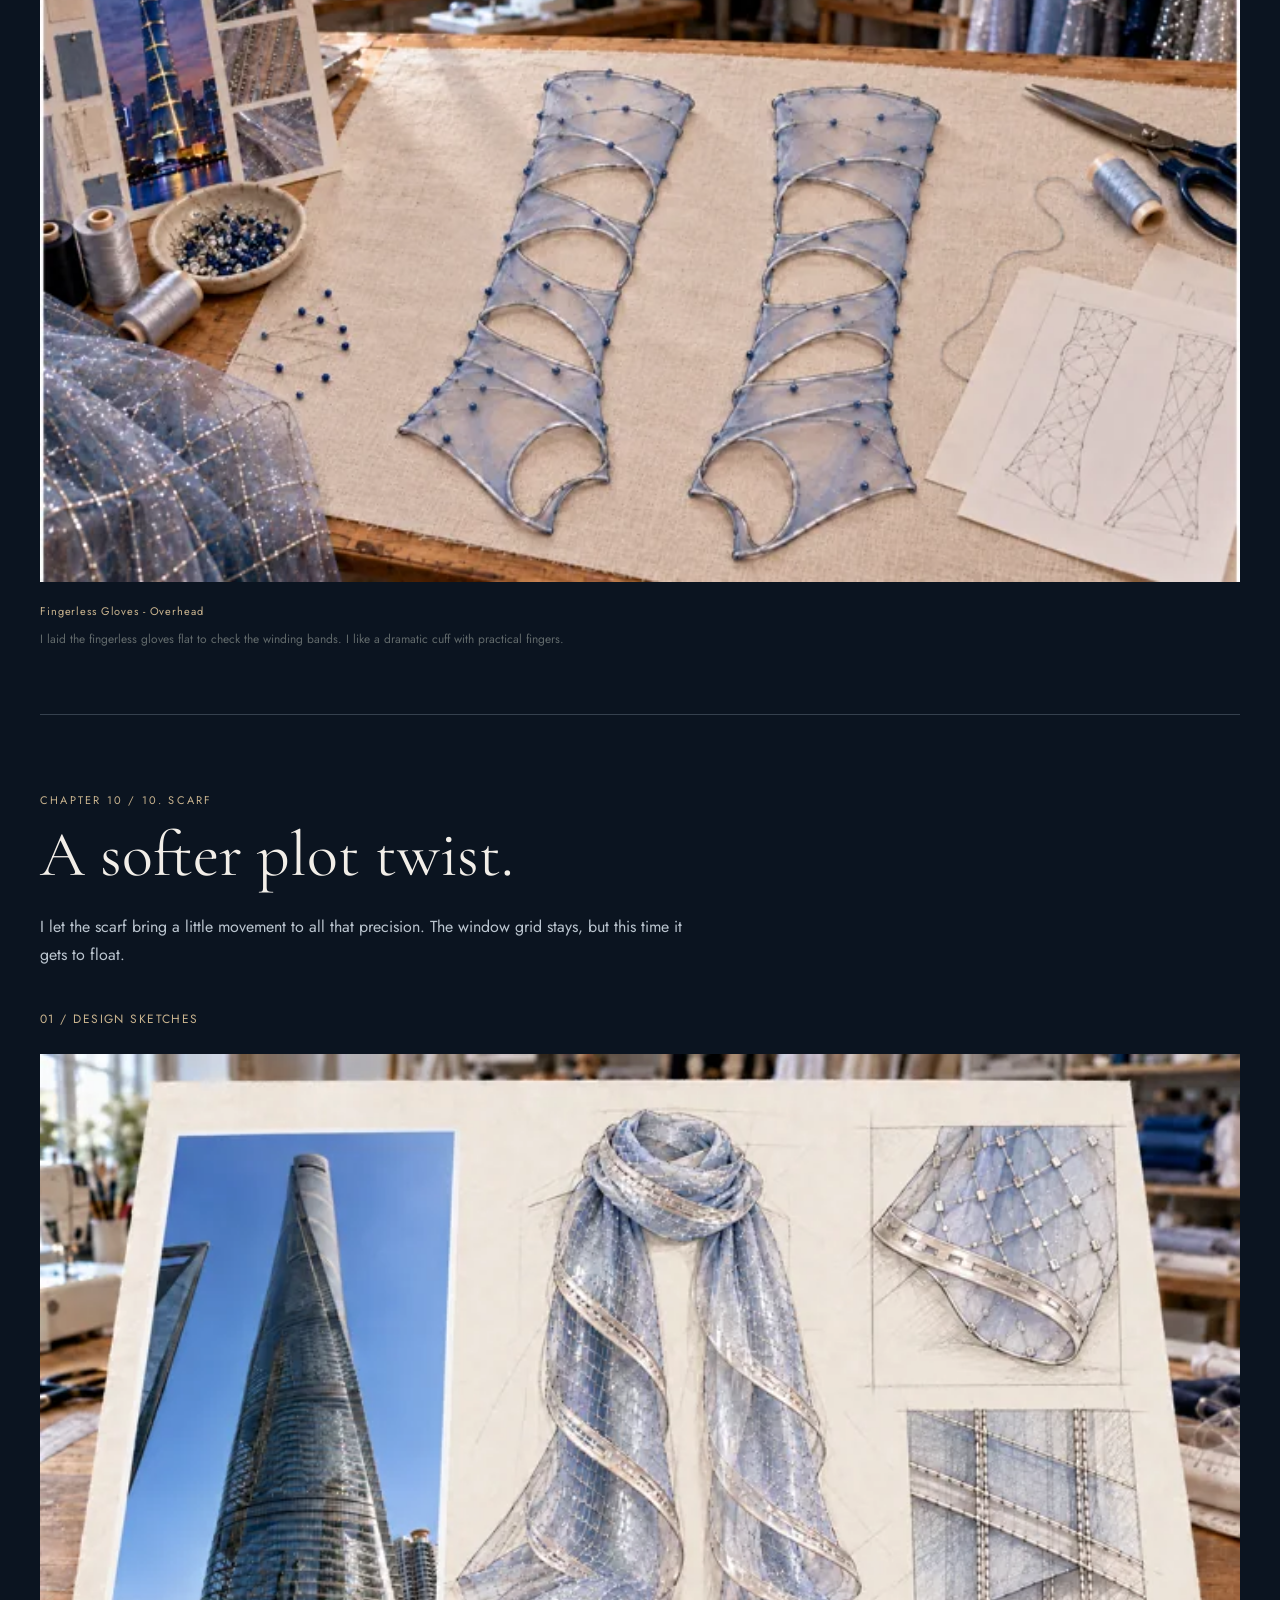
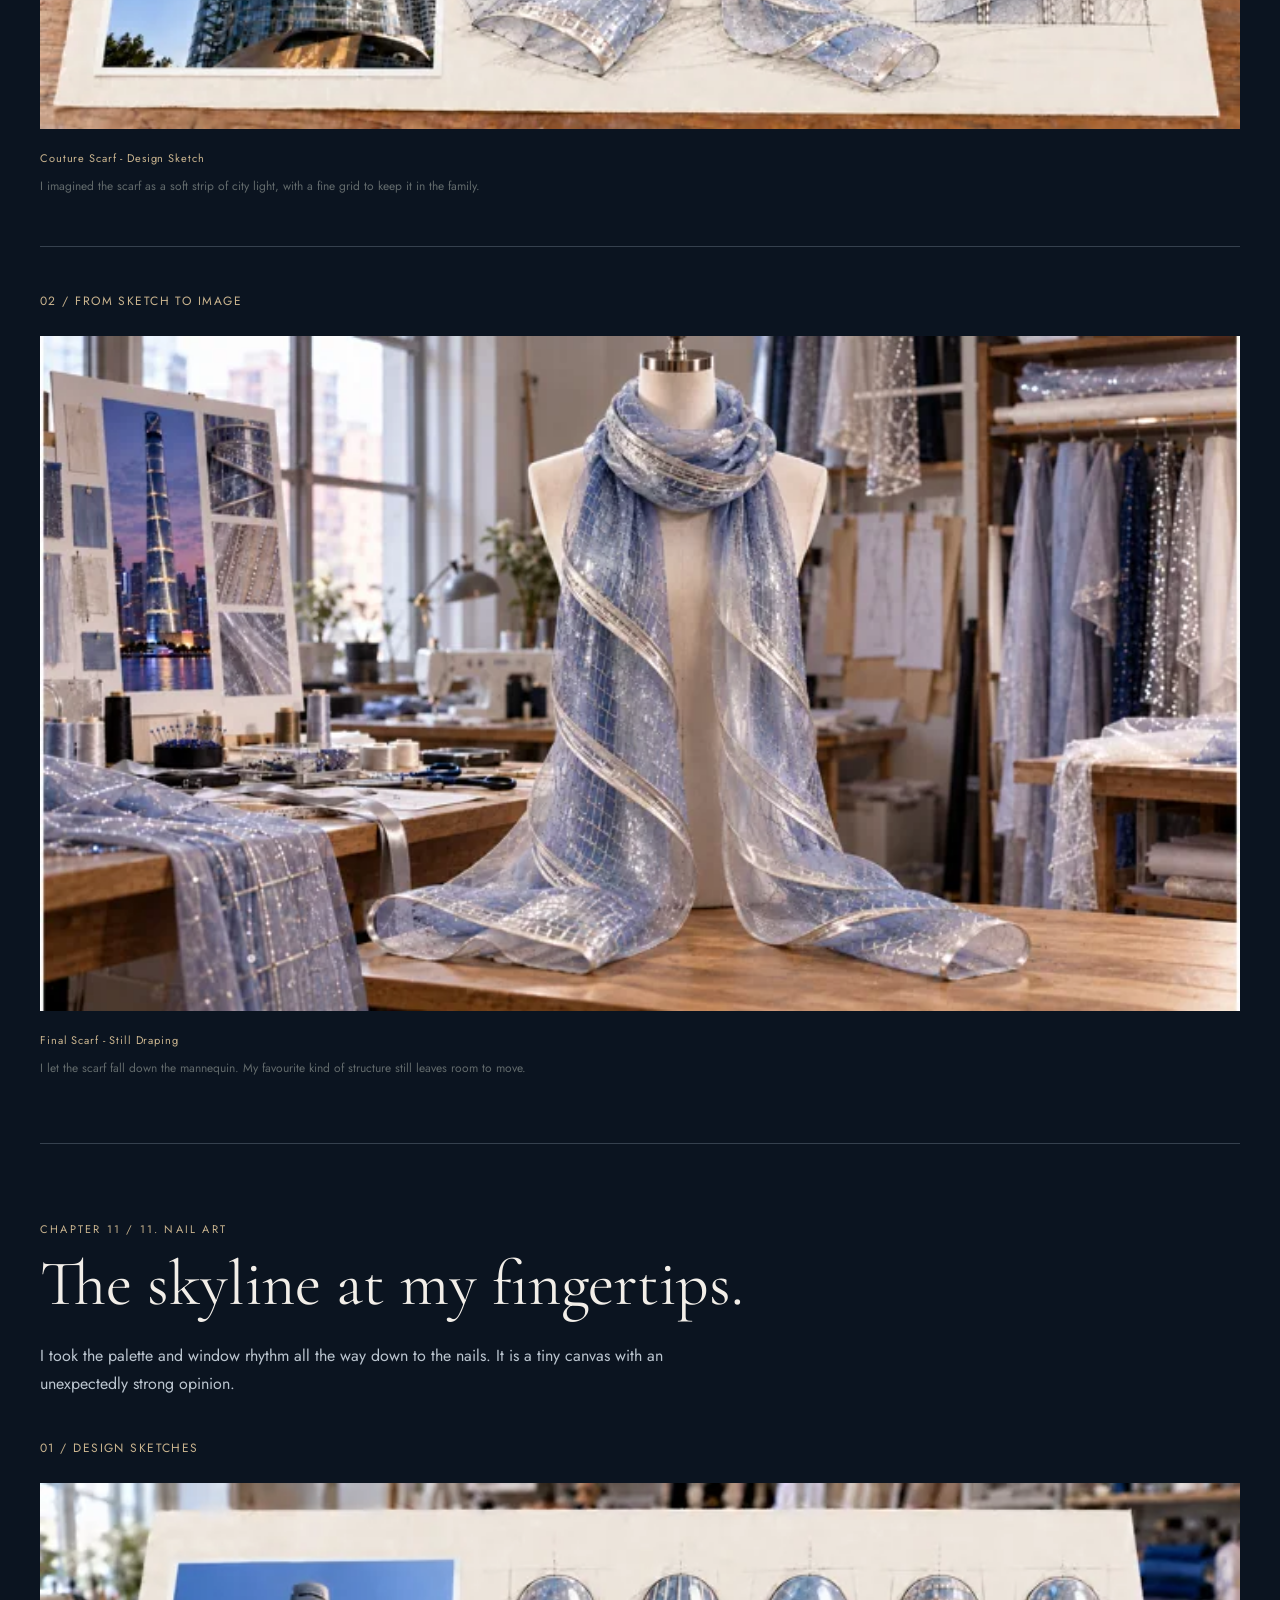
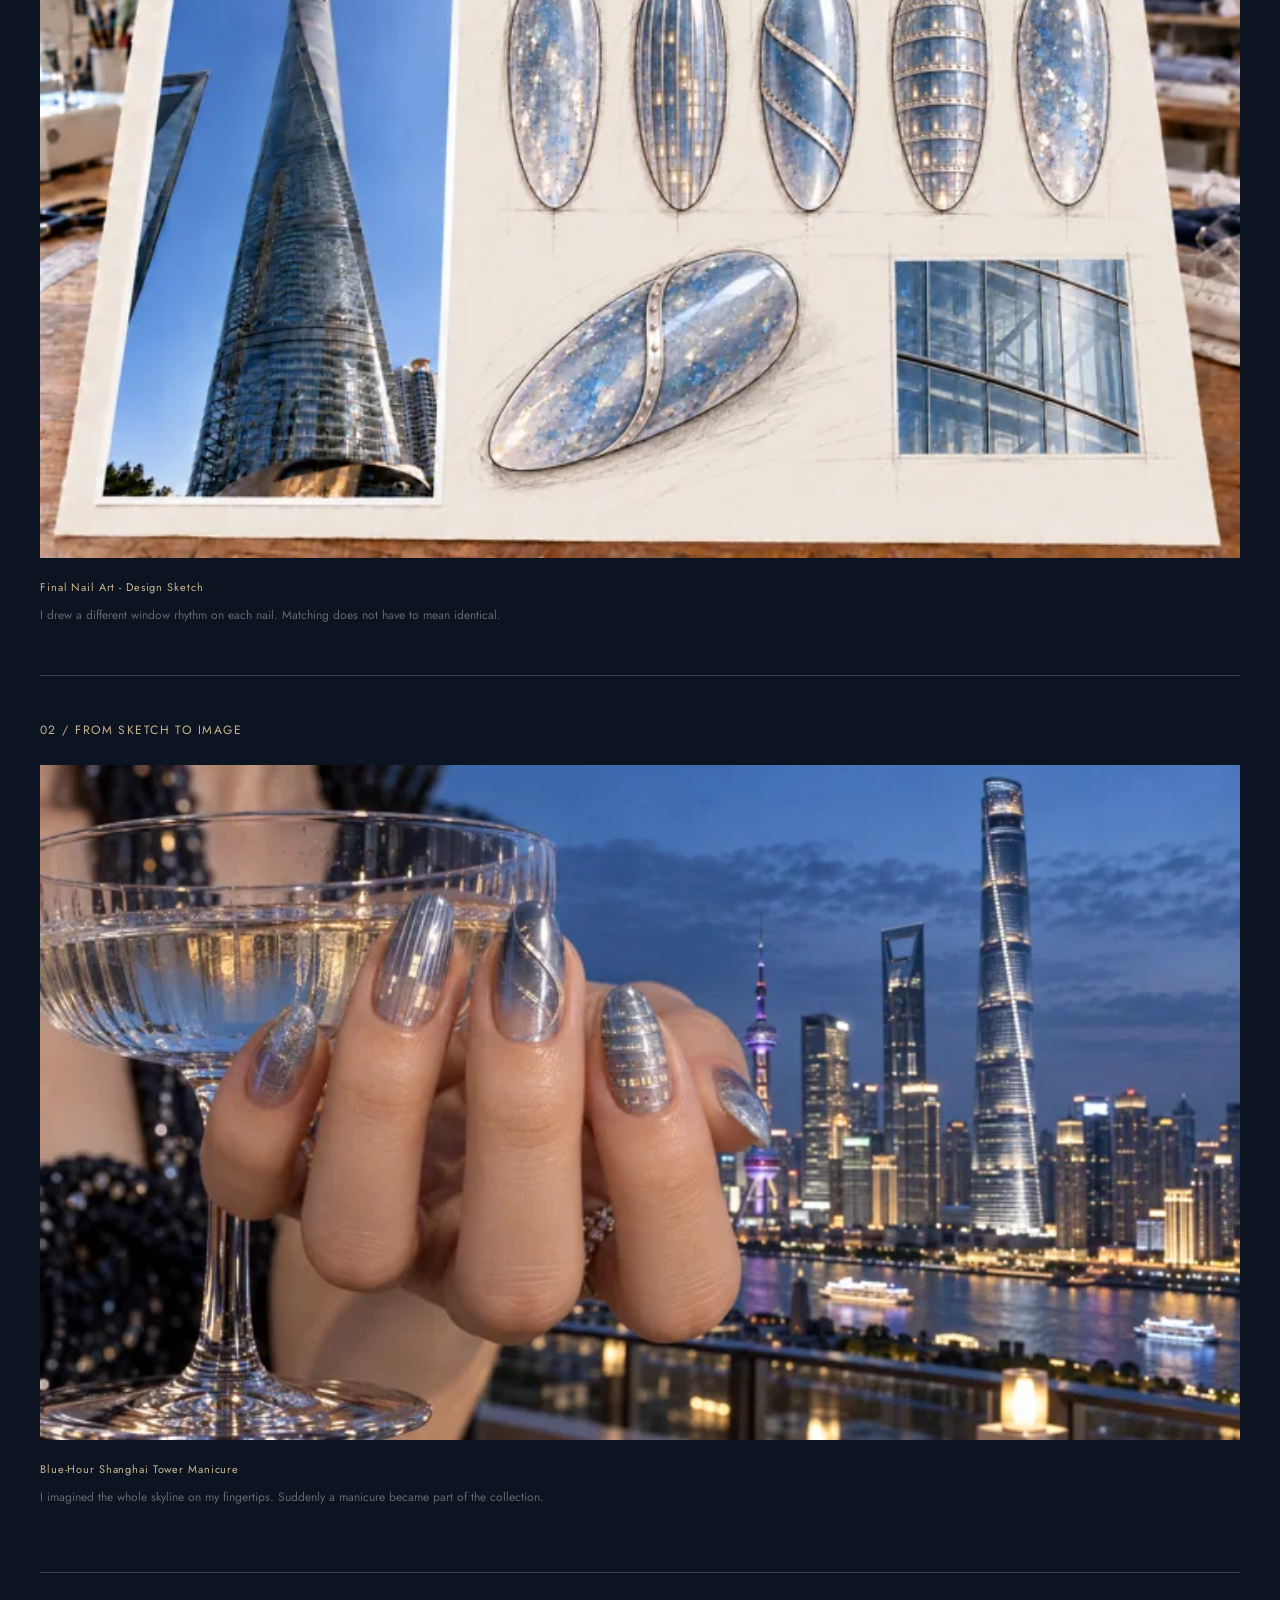
==== commit 98bc9d24: "Publish from Pinegrow" ====
--- a/index.html
+++ b/index.html
@@ -28,12 +28,16 @@
             </nav>
         </header>
         <section class="entry-cover" aria-label="Shanghai Tower collection mood board">
-            <img src="images/shanghai-entry-v3.png" width="1672" height="941" fetchpriority="high" alt="Shanghai Tower collection collage: corrected diagonal dress, architecture, accessories and design studies"><a class="entry-scroll" href="#shanghai-tower">Explore the creation journal ↓</a>
+            <div class="entry-artwork">
+                <img src="images/shanghai-entry-v3.png" width="1672" height="941" fetchpriority="high" alt="Shanghai Tower collection collage: corrected diagonal dress, architecture, accessories and design studies">
+                <div class="entry-title" aria-label="DressTheWorld.fashion"><div class="entry-signature"><span class="entry-brand-name">DressTheWorld</span><span class="entry-brand-domain">.fashion</span></div></div>
+            </div>
+            <a class="entry-scroll" href="#shanghai-tower">Explore the creation journal ↓</a>
         </section>
         <main>
             <article class="chapter" id="chapter-01">
                 <div class="chapter-heading">
-                    <p class="eyebrow">Chapter 01 / 1. Shanghai Tower</p>
+                    <p class="eyebrow">Chapter 01 / 01. Shanghai Tower</p>
                     <h2>A skyline worth looking up for.</h2>
                     <p>I began with the tower&#x27;s twist, its blue glass, and the way the same shape changes after dark. These references and mood-board variations are where my Shanghai collection starts.</p>
                 </div>
@@ -51,39 +55,10 @@
                         </figcaption>
                     </figure>
                 </div>
-                <details>
-                    <summary>Mood-board variations · 4 images</summary>
-                    <div class="gallery">
-                        <figure>
-                            <a class="image-link" href="images/diary/002.webp" data-caption="I gave the tower the long panel and let its details do the talking around it." aria-label="Enlarge: Proposal 01 - YouTube Landscape"><img src="images/diary/002-small.webp" width="1920" height="1080" loading="lazy" decoding="async" alt="Proposal 01 - YouTube Landscape"></a>
-                            <figcaption>
-                                <span class="image-title">Proposal 01 - YouTube Landscape</span>I gave the tower the long panel and let its details do the talking around it.
-                            </figcaption>
-                        </figure>
-                        <figure>
-                            <a class="image-link" href="images/diary/003.webp" data-caption="I moved the night view to the top. My mood board now has an evening personality." aria-label="Enlarge: Proposal 02 - YouTube Landscape"><img src="images/diary/003-small.webp" width="1920" height="1080" loading="lazy" decoding="async" alt="Proposal 02 - YouTube Landscape"></a>
-                            <figcaption>
-                                <span class="image-title">Proposal 02 - YouTube Landscape</span>I moved the night view to the top. My mood board now has an evening personality.
-                            </figcaption>
-                        </figure>
-                        <figure>
-                            <a class="image-link" href="images/diary/004.webp" data-caption="I tried a tall central tower with smaller details beside it. Proportion changes the whole conversation." aria-label="Enlarge: Proposal 03 - YouTube Landscape"><img src="images/diary/004-small.webp" width="1920" height="1080" loading="lazy" decoding="async" alt="Proposal 03 - YouTube Landscape"></a>
-                            <figcaption>
-                                <span class="image-title">Proposal 03 - YouTube Landscape</span>I tried a tall central tower with smaller details beside it. Proportion changes the whole conversation.
-                            </figcaption>
-                        </figure>
-                        <figure>
-                            <a class="image-link" href="images/diary/005.webp" data-caption="I let the aerial view open this version; suddenly the same references feel ready for a night out." aria-label="Enlarge: Proposal 04 - YouTube Landscape"><img src="images/diary/005-small.webp" width="1920" height="1080" loading="lazy" decoding="async" alt="Proposal 04 - YouTube Landscape"></a>
-                            <figcaption>
-                                <span class="image-title">Proposal 04 - YouTube Landscape</span>I let the aerial view open this version; suddenly the same references feel ready for a night out.
-                            </figcaption>
-                        </figure>
-                    </div>
-                </details>
             </article>
             <article class="chapter" id="chapter-02">
                 <div class="chapter-heading">
-                    <p class="eyebrow">Chapter 02 / 2. Color Palette</p>
+                    <p class="eyebrow">Chapter 02 / 02. Color Palette</p>
                     <h2>My kind of blue hour.</h2>
                     <p>I wanted silver that feels cool, blue that feels deep, and just enough warmth to keep everything human. This is my little colour agreement before the fabric negotiations begin.</p>
                 </div>
@@ -98,7 +73,7 @@
             </article>
             <article class="chapter" id="chapter-03">
                 <div class="chapter-heading">
-                    <p class="eyebrow">Chapter 03 / 3. Materials and Textures</p>
+                    <p class="eyebrow">Chapter 03 / 03. Materials and Textures</p>
                     <h2>Can a skyline feel soft?</h2>
                     <p>I brought reflective surfaces, sheer layers, beads, and satin onto the table. I want the feeling of glass with something gentler underneath.</p>
                 </div>
@@ -113,7 +88,7 @@
             </article>
             <article class="chapter" id="chapter-04">
                 <div class="chapter-heading">
-                    <p class="eyebrow">Chapter 04 / 4. Dress concept</p>
+                    <p class="eyebrow">Chapter 04 / 04. Dress conzept</p>
                     <h2>Several dresses. One obsession.</h2>
                     <p>I tried sheaths, pleats, drapes, and a peplum before choosing the window spiral. Paper is a wonderful place to change my mind.</p>
                 </div>
@@ -161,7 +136,7 @@
             </article>
             <article class="chapter" id="chapter-06a">
                 <div class="chapter-heading">
-                    <p class="eyebrow">Chapter 06a / 6a. Initial Design Without Diagonal Rib</p>
+                    <p class="eyebrow">Chapter 06 / 06. Initial Design Without Diagonal Rib</p>
                     <h2>Before the silver line.</h2>
                     <p>I wanted the draping to work before asking one dramatic detail to carry the look. This quieter stage lets me see the shape clearly.</p>
                 </div>
@@ -176,7 +151,7 @@
             </article>
             <article class="chapter" id="chapter-06b">
                 <div class="chapter-heading">
-                    <p class="eyebrow">Chapter 06b / 6b. Design With Diagonal Silver Rib</p>
+                    <p class="eyebrow">Chapter 07 / 07. Design With Diagonal Silver Rib</p>
                     <h2>The detail that changed the mood.</h2>
                     <p>I added the silver rib across the drape and suddenly the tower&#x27;s movement felt clearer. Sometimes the answer is one well-placed line.</p>
                 </div>
@@ -191,7 +166,7 @@
             </article>
             <article class="chapter" id="chapter-07">
                 <div class="chapter-heading">
-                    <p class="eyebrow">Chapter 07 / 7. Hat Design</p>
+                    <p class="eyebrow">Chapter 08 / 08. Hat Design</p>
                     <h2>A little height of my own.</h2>
                     <p>I wanted a folded headpiece that echoes the spiral without competing with the dress. Consider it the collection&#x27;s smallest skyline.</p>
                 </div>
@@ -220,7 +195,7 @@
             </article>
             <article class="chapter" id="chapter-08">
                 <div class="chapter-heading">
-                    <p class="eyebrow">Chapter 08 / 8. Fingerless Gloves Design</p>
+                    <p class="eyebrow">Chapter 09 / 09. Fingerless Gloves Design</p>
                     <h2>Geometry, with fingers free.</h2>
                     <p>I carried the winding lines onto sheer gloves. I like accessories that join the story and still leave room to hold a pencil.</p>
                 </div>
@@ -249,7 +224,7 @@
             </article>
             <article class="chapter" id="chapter-09">
                 <div class="chapter-heading">
-                    <p class="eyebrow">Chapter 09 / 9. Scarf</p>
+                    <p class="eyebrow">Chapter 10 / 10. Scarf</p>
                     <h2>A softer plot twist.</h2>
                     <p>I let the scarf bring a little movement to all that precision. The window grid stays, but this time it gets to float.</p>
                 </div>
@@ -278,7 +253,7 @@
             </article>
             <article class="chapter" id="chapter-10">
                 <div class="chapter-heading">
-                    <p class="eyebrow">Chapter 10 / 10. Nail Art</p>
+                    <p class="eyebrow">Chapter 11 / 11. Nail Art</p>
                     <h2>The skyline at my fingertips.</h2>
                     <p>I took the palette and window rhythm all the way down to the nails. It is a tiny canvas with an unexpectedly strong opinion.</p>
                 </div>
@@ -307,7 +282,7 @@
             </article>
             <article class="chapter" id="chapter-11">
                 <div class="chapter-heading">
-                    <p class="eyebrow">Chapter 11 / 11. Lace-Up Shoes</p>
+                    <p class="eyebrow">Chapter 12 / 12. Lace-Up Shoes</p>
                     <h2>A grounded kind of drama.</h2>
                     <p>I used pointed toes, translucent-looking panels, and winding laces to carry the idea to the floor. The last detail should feel as considered as the first.</p>
                 </div>
@@ -336,7 +311,7 @@
             </article>
             <article class="chapter" id="chapter-12">
                 <div class="chapter-heading">
-                    <p class="eyebrow">Chapter 12 / 12. Complete Look</p>
+                    <p class="eyebrow">Chapter 13 / 13. Complete Look</p>
                     <h2>Everyone finally gets dressed.</h2>
                     <p>I put the whole ensemble on the mannequin to check the conversation between the dress and accessories. It is a useful pause before adding a person.</p>
                 </div>
@@ -402,6 +377,7 @@
                                 <span class="image-title">Finished Makeup with Final Hat Option 07</span>I added the folded hat and scarf, and the makeup finally met the rest of its outfit.
                             </figcaption>
                         </figure>
+<figure id="window-makeup-single-eye-macro"><a class="image-link" href="images/diary/window-makeup-single-eye-macro.webp" data-caption="I looked closer at the window motif: silver-blue panes, dark grid lines, and a little warm light at the outer corner." aria-label="Enlarge: 15 05 - Window Makeup - Single Eye Macro - 4K"><img src="images/diary/window-makeup-single-eye-macro-small.webp" width="1920" height="1080" loading="lazy" decoding="async" alt="Single-eye macro of silver-blue window-grid makeup with warm gold panes at the outer corner"></a><figcaption><span class="image-title">15 05 - Window Makeup - Single Eye Macro - 4K</span>I looked closer at the window motif: silver-blue panes, dark grid lines, and a little warm light at the outer corner.</figcaption></figure>
                     </div>
                 </div>
             </article>
--- a/editorial.css
+++ b/editorial.css
@@ -1,18 +1,459 @@
-*{box-sizing:border-box}html{scroll-behavior:smooth;scroll-padding-top:30px}body{margin:0;background:#f3efe7;color:#202d32;font:400 16px/1.75 Jost,Arial,sans-serif}a{color:inherit;text-decoration:none}a:hover{color:#83613a}a:focus-visible,summary:focus-visible{outline:2px solid #ab8350;outline-offset:5px}.site-header{position:relative;z-index:30;display:flex;justify-content:space-between;align-items:center;gap:24px;padding:25px 5%;background:#101c27;color:#f3efe7;border-bottom:1px solid #45515b}.site-brand{font:400 29px Georgia,serif;white-space:nowrap}.site-brand i{color:#cbb58f}.site-nav{display:flex;align-items:center;gap:30px;font-size:12px;text-transform:uppercase;letter-spacing:.1em}.site-nav>a,.site-nav .collection-links a{margin:0;font-size:12px;letter-spacing:.1em}.collections-menu{position:relative;margin:0;padding:0;border:0}.collections-menu summary{cursor:pointer;margin:0;color:inherit;list-style:none}.collections-menu summary::-webkit-details-marker{display:none}.collections-menu summary::after{content:' ▾';color:#cbb58f}.collections-menu[open] summary::after{content:' ▴'}.collection-links{position:absolute;top:calc(100% + 18px);left:0;min-width:240px;padding:12px;background:#101c27;border:1px solid #52606b;box-shadow:0 15px 35px #0003}.collection-links a{display:block;padding:10px 12px}.collection-links a:hover{background:#253340;color:#ead4b2}body>main{max-width:1320px;margin:auto;padding:0 5%}.journal-intro{padding:85px 0 70px;max-width:850px}.kicker{font-size:11px;letter-spacing:.19em;text-transform:uppercase;color:#80623e;margin:0 0 20px}h1,h2,h3{font-family:'Cormorant Garamond',Georgia,serif;font-weight:400}h1{font-size:clamp(4rem,9vw,8.5rem);line-height:.95;letter-spacing:-.045em;margin:25px 0 35px}h1 em{color:#80623e}h2{font-size:clamp(2.7rem,5vw,4.5rem);line-height:1.04;margin:10px 0 25px}h3{font-size:2rem;line-height:1.15;margin:10px 0 15px}.lead{font-size:23px;max-width:680px}.text-link{display:inline-block;padding:5px 0;border-bottom:1px solid #9d805c}.feature{display:grid;grid-template-columns:1.2fr 1fr;border-top:1px solid #c5bcae;border-bottom:1px solid #c5bcae;padding:40px 0;gap:45px;align-items:center}.feature img{width:100%;height:auto;display:block}.standfirst{font:italic 30px Georgia,serif}.small,figcaption{font-size:12px;color:#626a6b;margin-top:20px}.journal-section{padding:75px 0;border-bottom:1px solid #c5bcae}.section-heading{max-width:750px;margin-bottom:40px}.entry-grid{display:grid;grid-template-columns:1fr 1fr;gap:55px 30px}.entry img{display:block;width:100%;aspect-ratio:16/10;object-fit:contain;background:#e4dfd5;margin-bottom:24px}.entry p{max-width:500px}.upcoming-grid{display:grid;grid-template-columns:repeat(3,minmax(0,1fr));gap:24px}.upcoming{border-top:1px solid #c5bcae;padding:25px 0;scroll-margin-top:30px}.upcoming .text-link{font-size:13px}.atelier-note{padding:75px 0}.site-footer{display:flex;justify-content:space-between;gap:20px;background:#101c27;color:#f3efe7;padding:30px 5%;font-size:12px}.atelier-figure{margin:0}.atelier-figure img{display:block;width:100%;height:auto}body:has(.chapter),body:has(.layout){background:#0b1420;color:#f2eee8}@media(max-width:760px){.site-header{align-items:flex-start;flex-direction:column;padding:20px 5%;gap:18px}.site-nav{gap:22px;flex-wrap:wrap}.site-nav>a{margin:0}.collection-links{max-width:85vw}.journal-intro{padding:55px 0}.feature,.entry-grid{grid-template-columns:1fr}.feature{gap:25px}.upcoming-grid{grid-template-columns:1fr 1fr}.journal-section,.atelier-note{padding:50px 0}.site-footer{flex-direction:column}.lead{font-size:20px}}@media(max-width:420px){.upcoming-grid{grid-template-columns:1fr}.site-nav{gap:18px;font-size:11px}}@media(prefers-reduced-motion:reduce){html{scroll-behavior:auto}}
-
-/* Collection notes remain readable within the mobile dropdown. */
-.collection-links{width:300px;max-width:85vw}.collection-status{display:block;margin-top:3px;font-size:11px;line-height:1.5;letter-spacing:0;text-transform:none;color:#cbb58f}.collection-progress{color:#80623e}
-
-.sequence-label{font-size:12px;letter-spacing:.12em;text-transform:uppercase;color:#cbb58f;margin:24px 0}.image-stage{margin-top:50px;padding-top:20px;border-top:1px solid #36414e}.feature-sequence{display:grid;gap:32px}.feature-sequence figure{margin:0}.feature-sequence figcaption{margin-top:10px}.atelier-figure+.atelier-figure{margin-top:45px}
-
-/* One shared content width: full-width singles and equally divided image rows. */
-:root{--page-width:min(1320px,calc(100% - 80px))}
-body>main{width:var(--page-width);max-width:none;margin-inline:auto;padding-inline:0}
-.gallery,.gallery:has(>figure:only-child){width:100%;max-width:none}
-.gallery{grid-template-columns:repeat(2,minmax(0,1fr))}
-.gallery:has(>figure:only-child){grid-template-columns:minmax(0,1fr)}
-.gallery>figure{width:100%;min-width:0}
-.gallery .image-link{width:100%}
-.gallery .image-link img{width:100%;height:auto;max-height:none;aspect-ratio:16/9;object-fit:contain}
-.gallery:has(>figure:only-child) .image-link img{height:auto;max-height:none;aspect-ratio:auto}
-@media(max-width:760px){:root{--page-width:calc(100% - 40px)}.gallery{grid-template-columns:minmax(0,1fr)}}
+* {
+    box-sizing: border-box;
+}
+
+html {
+    scroll-behavior: smooth;
+    scroll-padding-top: 30px;
+}
+
+body {
+    margin: 0;
+    background: #f3efe7;
+    color: #202d32;
+    font: 400 16px/1.75 Jost,Arial,sans-serif;
+}
+
+a {
+    color: inherit;
+    text-decoration: none;
+}
+
+a:hover {
+    color: #83613a;
+}
+
+a:focus-visible,
+summary:focus-visible {
+    outline: 2px solid #ab8350;
+    outline-offset: 5px;
+}
+
+.site-header {
+    position: relative;
+    z-index: 30;
+    display: flex;
+    justify-content: space-between;
+    align-items: center;
+    gap: 24px;
+    padding: 25px 5%;
+    background: #101c27;
+    color: #f3efe7;
+    border-bottom: 1px solid #45515b;
+}
+
+.site-brand {
+    font: 400 29px Georgia,serif;
+    white-space: nowrap;
+}
+
+.site-brand i {
+    color: #cbb58f;
+}
+
+.site-nav {
+    display: flex;
+    align-items: center;
+    gap: 30px;
+    font-size: 12px;
+    text-transform: uppercase;
+    letter-spacing: .1em;
+}
+
+.site-nav>a,
+.site-nav .collection-links a {
+    margin: 0;
+    font-size: 12px;
+    letter-spacing: .1em;
+}
+
+.collections-menu {
+    position: relative;
+    margin: 0;
+    padding: 0;
+    border: 0;
+}
+
+.collections-menu summary {
+    cursor: pointer;
+    margin: 0;
+    color: inherit;
+    list-style: none;
+}
+
+.collections-menu summary::-webkit-details-marker {
+    display: none;
+}
+
+.collections-menu summary::after {
+    content: ' ▾';
+    color: #cbb58f;
+}
+
+.collections-menu[open] summary::after {
+    content: ' ▴';
+}
+
+.collection-links {
+    position: absolute;
+    top: calc(100% + 18px);
+    left: 0;
+    min-width: 240px;
+    padding: 12px;
+    background: #101c27;
+    border: 1px solid #52606b;
+    box-shadow: 0 15px 35px #0003;
+}
+
+.collection-links a {
+    display: block;
+    padding: 10px 12px;
+}
+
+.collection-links a:hover {
+    background: #253340;
+    color: #ead4b2;
+}
+
+body>main {
+    max-width: 1320px;
+    margin: auto;
+    padding: 0 5%;
+}
+
+.journal-intro {
+    padding: 85px 0 70px;
+    max-width: 850px;
+    width: var(--page-width);
+}
+
+.kicker {
+    font-size: 11px;
+    letter-spacing: .19em;
+    text-transform: uppercase;
+    color: #80623e;
+    margin: 0 0 20px;
+}
+
+h1,
+h2,
+h3 {
+    font-family: 'Cormorant Garamond',Georgia,serif;
+    font-weight: 400;
+}
+
+h1 {
+    font-size: clamp(4rem,9vw,8.5rem);
+    line-height: .95;
+    letter-spacing: -.045em;
+    margin: 25px 0 35px;
+    max-width: 14000px;
+}
+
+h1 em {
+    color: #80623e;
+}
+
+h2 {
+    font-size: clamp(2.7rem,5vw,4.5rem);
+    line-height: 1.04;
+    margin: 10px 0 25px;
+}
+
+h3 {
+    font-size: 2rem;
+    line-height: 1.15;
+    margin: 10px 0 15px;
+}
+
+.lead {
+    font-size: 23px;
+    max-width: 14000px;
+}
+
+.text-link {
+    display: inline-block;
+    padding: 5px 0;
+    border-bottom: 1px solid #9d805c;
+}
+
+.feature {
+    display: grid;
+    grid-template-columns: 1.2fr 1fr;
+    border-top: 1px solid #c5bcae;
+    border-bottom: 1px solid #c5bcae;
+    padding: 40px 0;
+    gap: 45px;
+    align-items: center;
+}
+
+.feature img {
+    width: 100%;
+    height: auto;
+    display: block;
+}
+
+.standfirst {
+    font: italic 30px Georgia,serif;
+}
+
+.small,
+figcaption {
+    font-size: 12px;
+    color: #626a6b;
+    margin-top: 20px;
+}
+
+.journal-section {
+    padding: 75px 0;
+    border-bottom: 1px solid #c5bcae;
+}
+
+.section-heading {
+    max-width: 750px;
+    margin-bottom: 40px;
+}
+
+.entry-grid {
+    display: grid;
+    grid-template-columns: 1fr 1fr;
+    gap: 55px 30px;
+}
+
+.entry img {
+    display: block;
+    width: 100%;
+    aspect-ratio: 16/10;
+    object-fit: contain;
+    background: #e4dfd5;
+    margin-bottom: 24px;
+}
+
+.entry p {
+    max-width: 500px;
+}
+
+.upcoming-grid {
+    display: grid;
+    grid-template-columns: repeat(3,minmax(0,1fr));
+    gap: 24px;
+}
+
+.upcoming {
+    border-top: 1px solid #c5bcae;
+    padding: 25px 0;
+    scroll-margin-top: 30px;
+}
+
+.upcoming .text-link {
+    font-size: 13px;
+}
+
+.atelier-note {
+    padding: 75px 0;
+}
+
+.site-footer {
+    display: flex;
+    justify-content: space-between;
+    gap: 20px;
+    background: #101c27;
+    color: #f3efe7;
+    padding: 30px 5%;
+    font-size: 12px;
+}
+
+.atelier-figure {
+    margin: 0;
+}
+
+.atelier-figure img {
+    display: block;
+    width: var(--page-width);
+    height: auto;
+}
+
+body:has(.chapter),
+body:has(.layout) {
+    background: #0b1420;
+    color: #f2eee8;
+}
+
+@media (max-width:760px){
+    .site-header {
+        align-items: flex-start;
+        flex-direction: column;
+        padding: 20px 5%;
+        gap: 18px;
+    }
+
+    .site-nav {
+        gap: 22px;
+        flex-wrap: wrap;
+    }
+
+    .site-nav>a {
+        margin: 0;
+    }
+
+    .collection-links {
+        max-width: 85vw;
+    }
+
+    .journal-intro {
+        padding: 55px 0;
+    }
+
+    .feature,
+    .entry-grid {
+        grid-template-columns: 1fr;
+    }
+
+    .feature {
+        gap: 25px;
+    }
+
+    .upcoming-grid {
+        grid-template-columns: 1fr 1fr;
+    }
+
+    .journal-section,
+    .atelier-note {
+        padding: 50px 0;
+    }
+
+    .site-footer {
+        flex-direction: column;
+    }
+
+    .lead {
+        font-size: 20px;
+    }
+}
+
+@media (max-width:420px){
+    .upcoming-grid {
+        grid-template-columns: 1fr;
+    }
+
+    .site-nav {
+        gap: 18px;
+        font-size: 11px;
+    }
+}
+
+@media (prefers-reduced-motion:reduce){
+    html {
+        scroll-behavior: auto;
+    }
+}
+
+/* Collection notes remain readable within the mobile dropdown. */
+.collection-links {
+    width: 300px;
+    max-width: 85vw;
+}
+
+.collection-status {
+    display: block;
+    margin-top: 3px;
+    font-size: 11px;
+    line-height: 1.5;
+    letter-spacing: 0;
+    text-transform: none;
+    color: #cbb58f;
+}
+
+.collection-progress {
+    color: #80623e;
+}
+
+.sequence-label {
+    font-size: 12px;
+    letter-spacing: .12em;
+    text-transform: uppercase;
+    color: #cbb58f;
+    margin: 24px 0;
+}
+
+.image-stage {
+    margin-top: 50px;
+    padding-top: 20px;
+    border-top: 1px solid #36414e;
+}
+
+.feature-sequence {
+    display: grid;
+    gap: 32px;
+}
+
+.feature-sequence figure {
+    margin: 0;
+}
+
+.feature-sequence figcaption {
+    margin-top: 10px;
+}
+
+.atelier-figure+.atelier-figure {
+    margin-top: 45px;
+}
+
+/* One shared content width: full-width singles and equally divided image rows. */
+:root {
+    --page-width: min(1320px,calc(100% - 80px));
+}
+
+body>main {
+    width: var(--page-width);
+    max-width: none;
+    margin-inline: auto;
+    padding-inline: 0;
+}
+
+.gallery,
+.gallery:has(>figure:only-child) {
+    width: 100%;
+    max-width: none;
+}
+
+.gallery {
+    grid-template-columns: repeat(2,minmax(0,1fr));
+}
+
+.gallery:has(>figure:only-child) {
+    grid-template-columns: minmax(0,1fr);
+}
+
+.gallery>figure {
+    width: 100%;
+    min-width: 0;
+}
+
+.gallery .image-link {
+    width: 100%;
+}
+
+.gallery .image-link img {
+    width: 100%;
+    height: auto;
+    max-height: none;
+    aspect-ratio: 16/9;
+    object-fit: contain;
+}
+
+.gallery:has(>figure:only-child) .image-link img {
+    height: auto;
+    max-height: none;
+    aspect-ratio: auto;
+}
+
+@media (max-width:760px){
+    :root {
+        --page-width: calc(100% - 40px);
+    }
+
+    .gallery {
+        grid-template-columns: minmax(0,1fr);
+    }
+}
--- a/entry.css
+++ b/entry.css
@@ -6,3 +6,11 @@
 .entry-cover{width:var(--page-width);max-width:none;margin:32px auto 0}
 .entry-cover>img{width:100%;height:auto;aspect-ratio:auto;object-fit:contain}
 @media(max-width:760px){.entry-cover{width:var(--page-width);margin-top:24px}}
+
+/* Selected option 6: live typography stays sharp at every display resolution. */
+.entry-artwork{position:relative;width:100%;container-type:inline-size;isolation:isolate}
+.entry-artwork>img{display:block;width:100%;height:auto}
+.entry-title{position:absolute;inset:0;display:grid;place-items:center;pointer-events:none;text-align:center}
+.entry-signature{padding:6.875cqw 5.75cqw;background:radial-gradient(ellipse,#071724dc 0%,#07172490 42%,transparent 73%);color:#ead7b3;text-shadow:0 .375cqw .625cqw #000}
+.entry-brand-name{display:block;font:italic 600 7.625cqw/1.05 Georgia,serif;white-space:nowrap;letter-spacing:normal}
+.entry-brand-domain{display:block;margin-top:.8cqw;font:italic 600 3.6cqw/1.1 Georgia,serif;letter-spacing:.06em}
